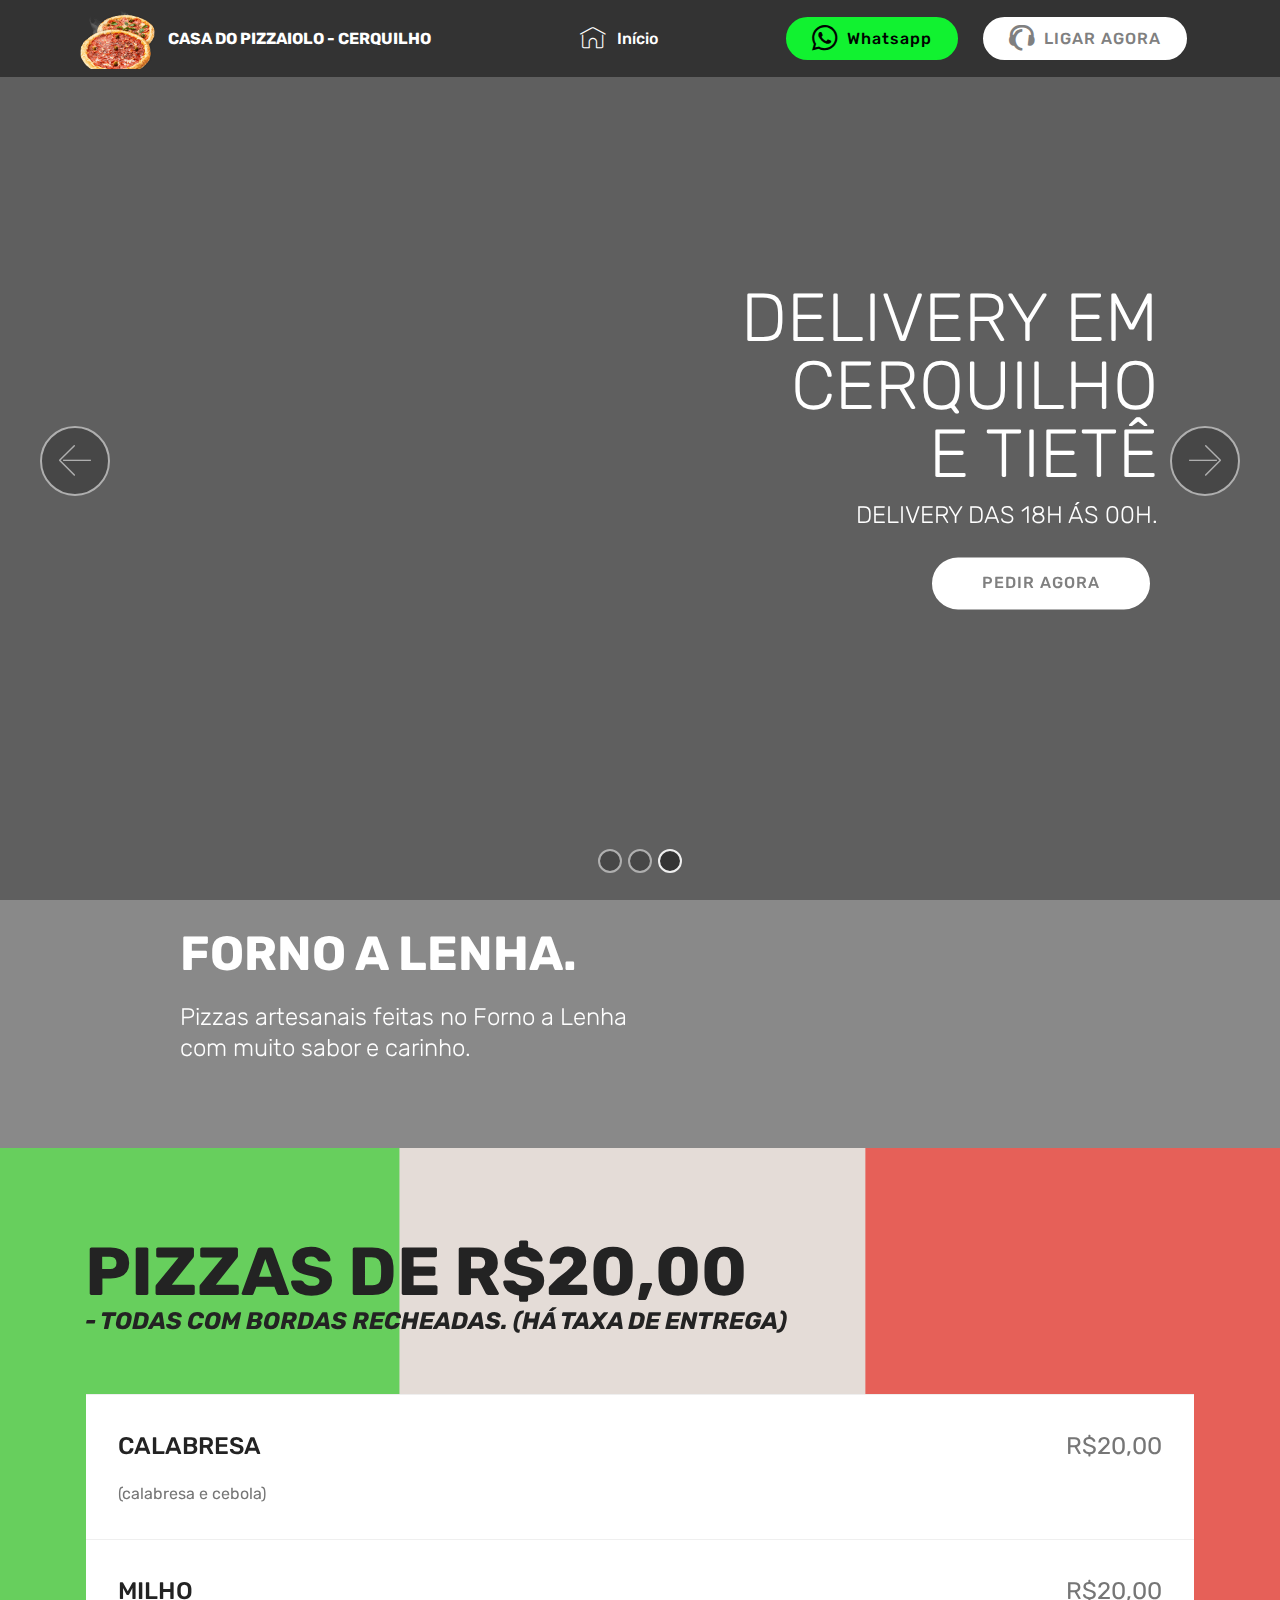
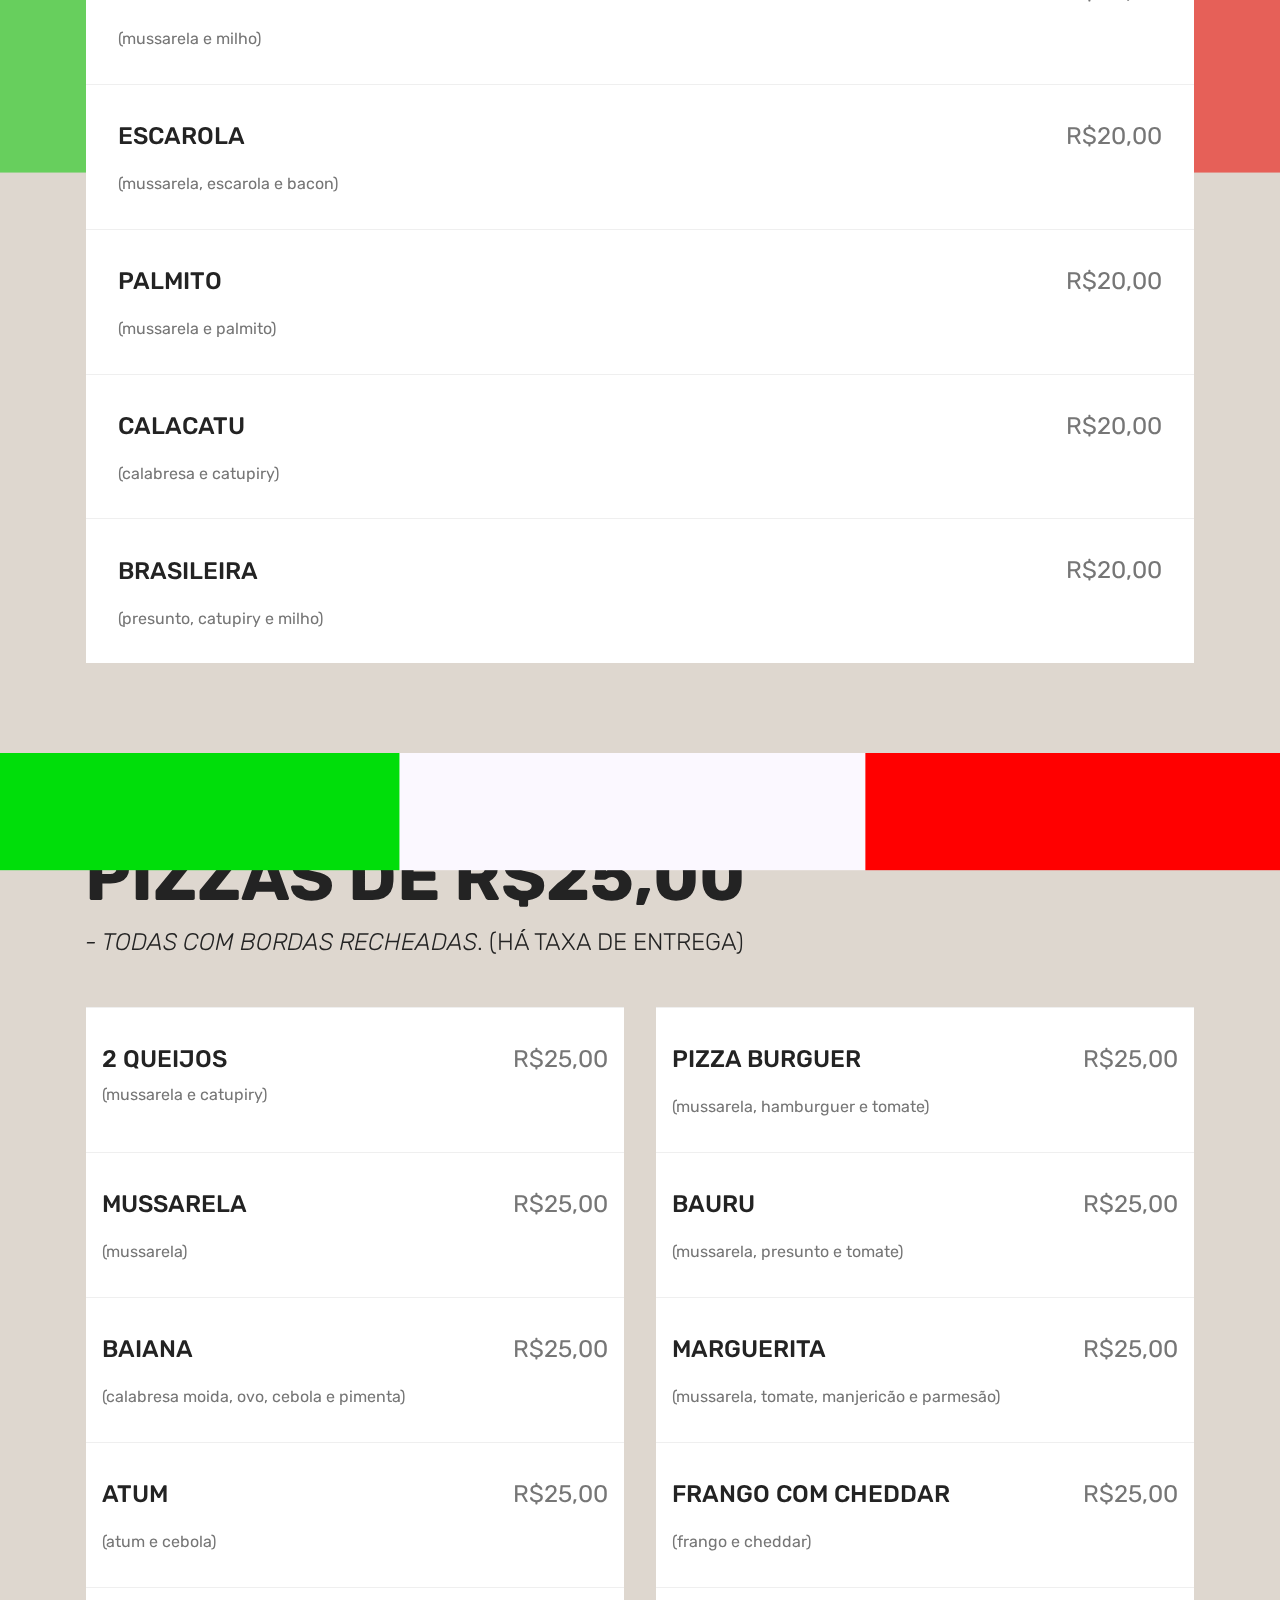
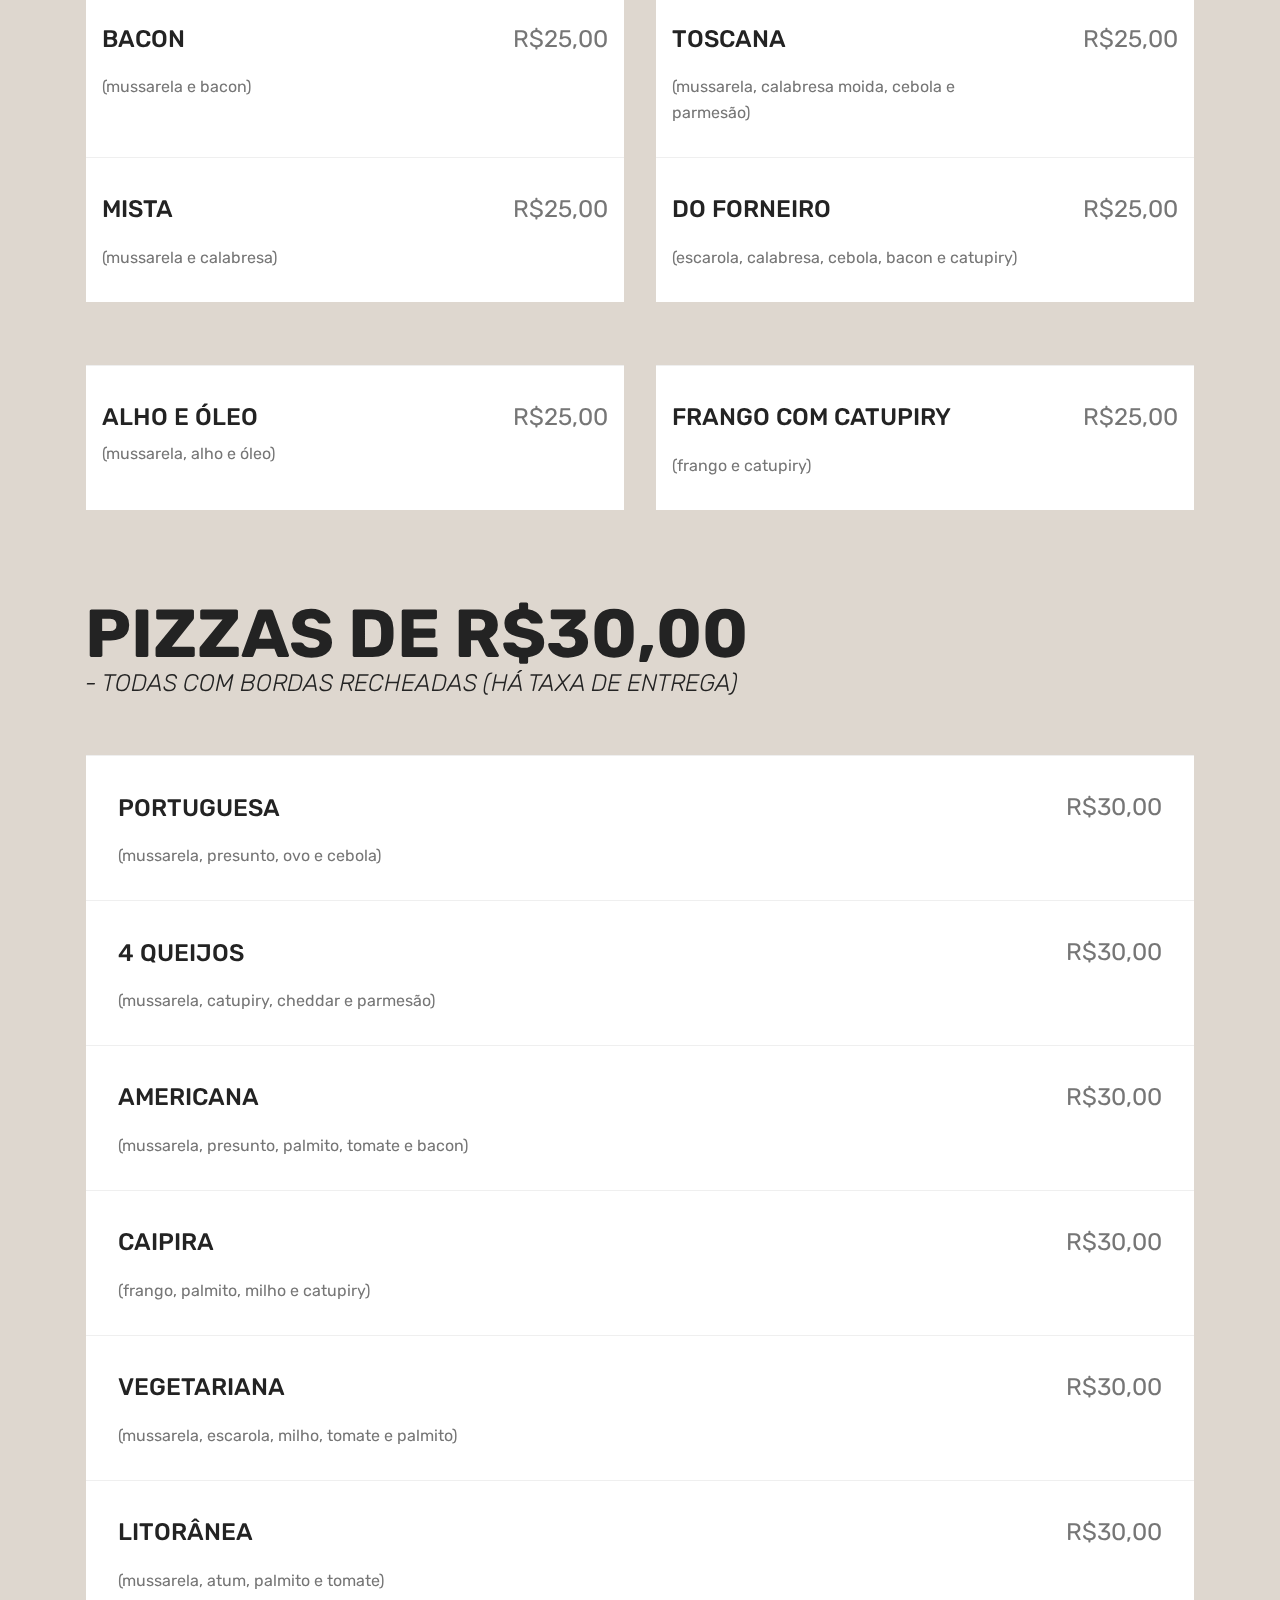
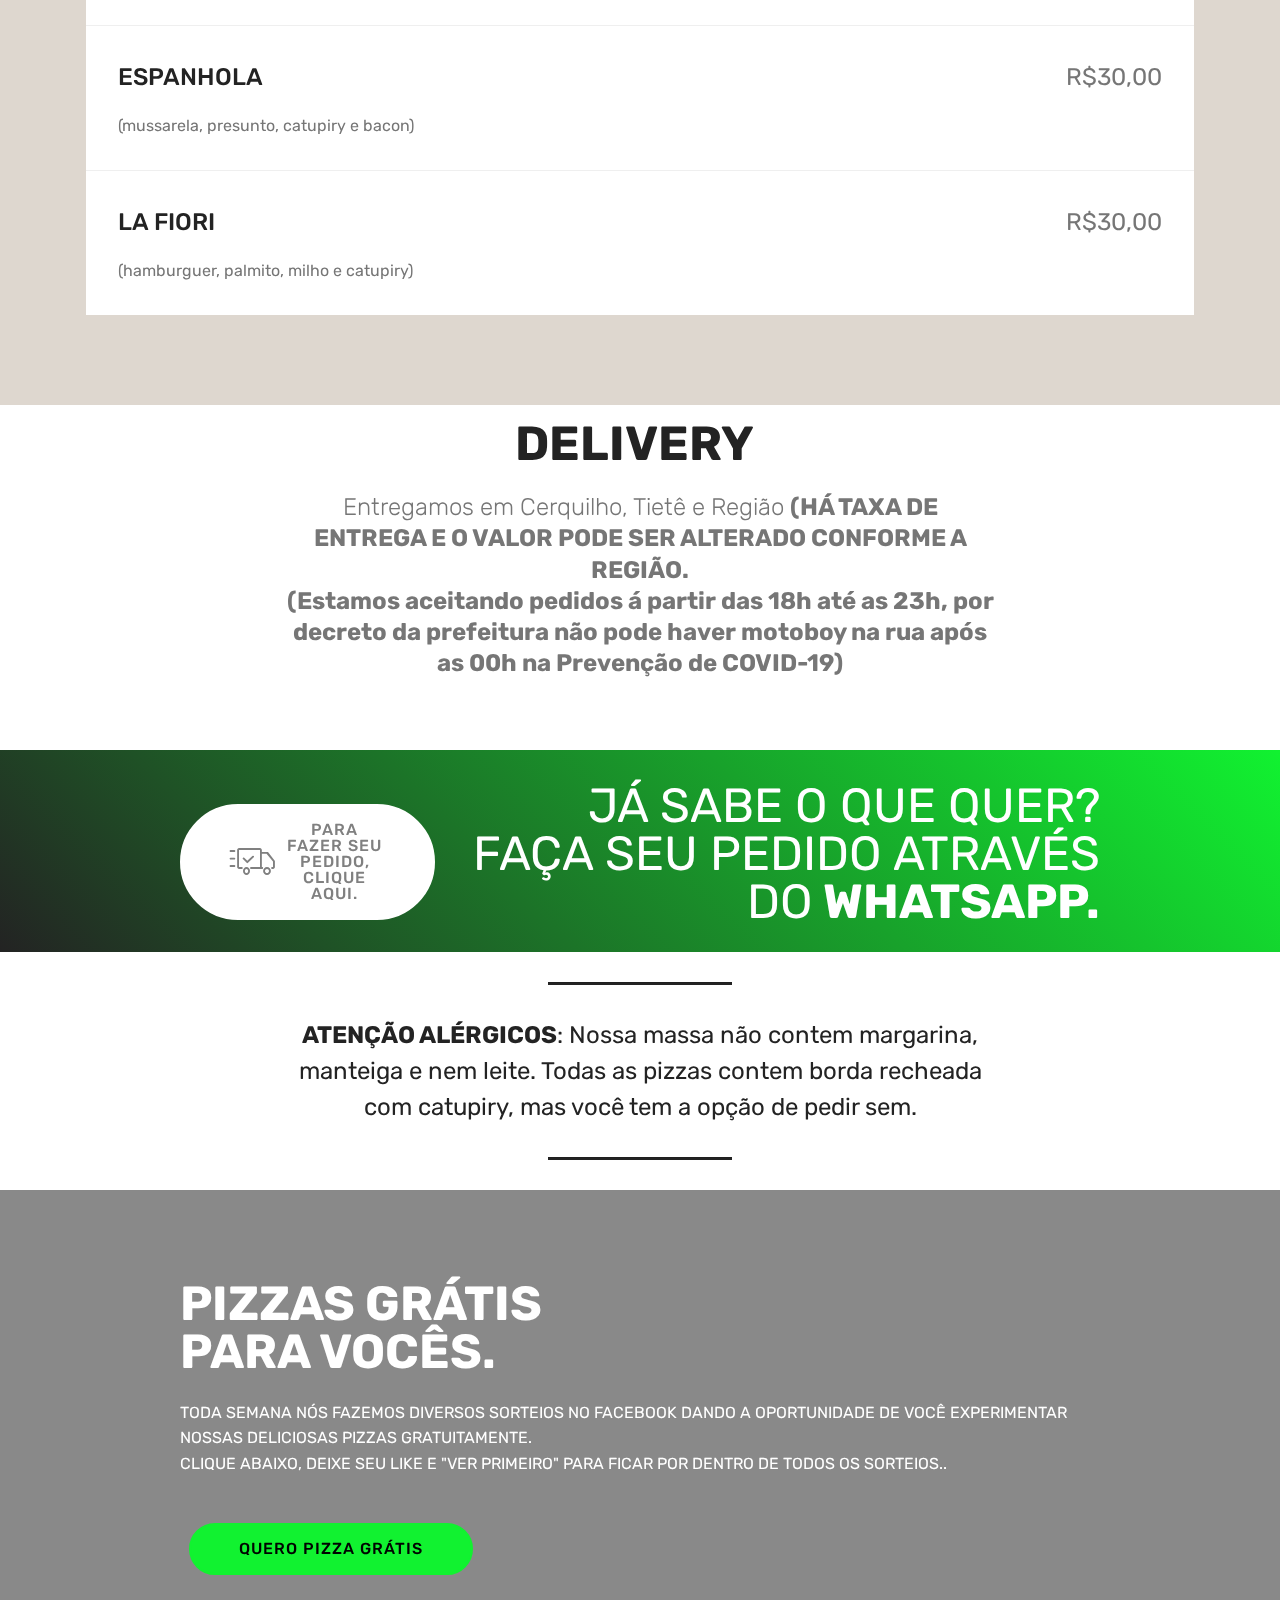
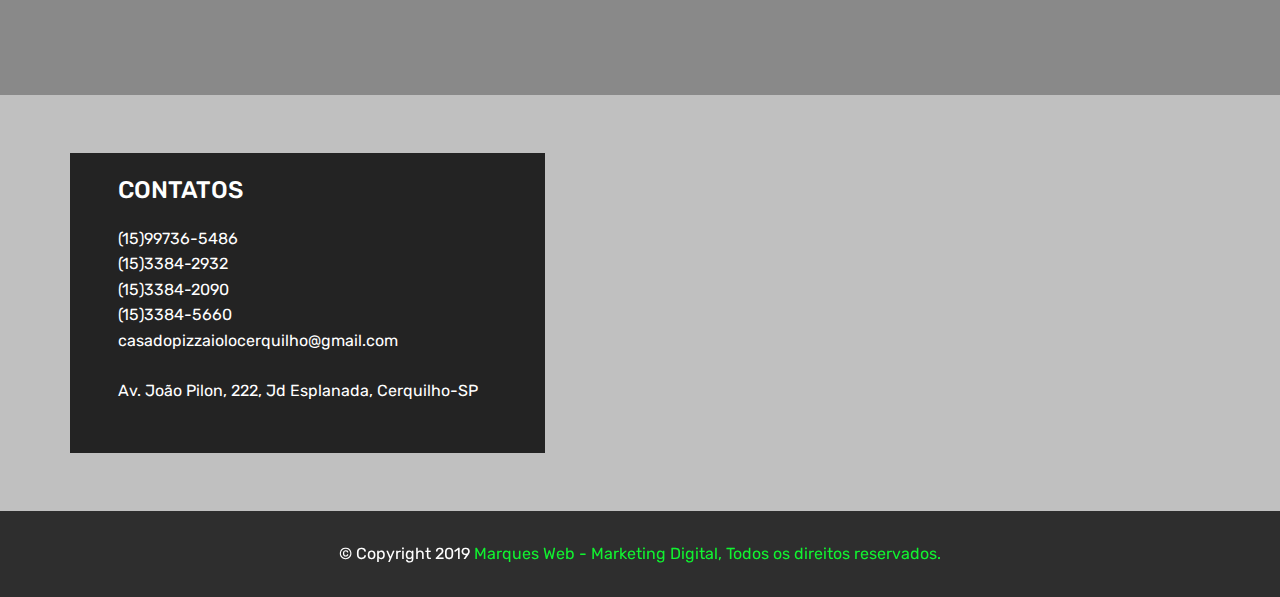
==== index.html @ d6ab8719 "create github pages" ====
<!DOCTYPE html>
<html  >
<head>
  <!-- Site made with Mobirise Website Builder v4.12.3, https://mobirise.com -->
  <meta charset="UTF-8">
  <meta http-equiv="X-UA-Compatible" content="IE=edge">
  <meta name="generator" content="Mobirise v4.12.3, mobirise.com">
  <meta name="twitter:card" content="summary_large_image"/>
  <meta name="twitter:image:src" content="assets/images/index-meta.png">
  <meta property="og:image" content="assets/images/index-meta.png">
  <meta name="twitter:title" content="Casa do Pizzaiolo Cerquilho">
  <meta name="viewport" content="width=device-width, initial-scale=1, minimum-scale=1">
  <link rel="shortcut icon" href="assets/images/pizzas-png-transparente-122x99.png" type="image/x-icon">
  <meta name="description" content="Pizzaria com valores acessiveis na cidade de Cerquilho">
  
  
  <title>Casa do Pizzaiolo Cerquilho</title>
  <link rel="stylesheet" href="assets/web/assets/mobirise-icons/mobirise-icons.css">
  <link rel="stylesheet" href="assets/facebook-plugin/style.css">
  <link rel="stylesheet" href="assets/bootstrap/css/bootstrap.min.css">
  <link rel="stylesheet" href="assets/bootstrap/css/bootstrap-grid.min.css">
  <link rel="stylesheet" href="assets/bootstrap/css/bootstrap-reboot.min.css">
  <link rel="stylesheet" href="assets/tether/tether.min.css">
  <link rel="stylesheet" href="assets/dropdown/css/style.css">
  <link rel="stylesheet" href="assets/socicon/css/styles.css">
  <link rel="stylesheet" href="assets/theme/css/style.css">
  <link rel="preload" as="style" href="assets/mobirise/css/mbr-additional.css"><link rel="stylesheet" href="assets/mobirise/css/mbr-additional.css" type="text/css">
  
  
  
</head>
<body>
  <section class="menu cid-rUfOGks4Cl" once="menu" id="menu1-7">

    

    <nav class="navbar navbar-expand beta-menu navbar-dropdown align-items-center navbar-fixed-top navbar-toggleable-sm">
        <button class="navbar-toggler navbar-toggler-right" type="button" data-toggle="collapse" data-target="#navbarSupportedContent" aria-controls="navbarSupportedContent" aria-expanded="false" aria-label="Toggle navigation">
            <div class="hamburger">
                <span></span>
                <span></span>
                <span></span>
                <span></span>
            </div>
        </button>
        <div class="menu-logo">
            <div class="navbar-brand">
                <span class="navbar-logo">
                    <a href="https://mobirise.co">
                         <img src="assets/images/pizzas-png-transparente-122x99.png" alt="Mobirise" title="" style="height: 3.8rem;">
                    </a>
                </span>
                <span class="navbar-caption-wrap"><a class="navbar-caption text-white display-4" href="https://mobirise.co">
                        CASA DO PIZZAIOLO - CERQUILHO</a></span>
            </div>
        </div>
        <div class="collapse navbar-collapse" id="navbarSupportedContent">
            <ul class="navbar-nav nav-dropdown" data-app-modern-menu="true"><li class="nav-item">
                    <a class="nav-link link text-white display-4" href="#top">
                        <span class="mbri-home mbr-iconfont mbr-iconfont-btn"></span>Início</a>
                </li>
                <li class="nav-item">
                    <a class="nav-link link text-white display-4" href="https://mobirise.co">
                        &nbsp; &nbsp; &nbsp; &nbsp; &nbsp; &nbsp; &nbsp; &nbsp; &nbsp; &nbsp; &nbsp;</a>
                </li></ul>
            <div class="navbar-buttons mbr-section-btn"><a class="btn btn-sm btn-primary display-4" href="http://www.bitly.com/Quer0Pizza" target="_blank"><span class="socicon socicon-whatsapp mbr-iconfont mbr-iconfont-btn"></span>
                    
                    Whatsapp</a> <a class="btn btn-sm btn-white display-4" href="tel:+5515997365486"><span class="socicon socicon-traxsource mbr-iconfont mbr-iconfont-btn"></span>LIGAR AGORA</a></div>
        </div>
    </nav>
</section>

<section class="engine"><a href="https://mobirise.info/t">free amp templates</a></section><section class="carousel slide cid-rUcZiA3sAM" data-interval="false" id="slider1-5">

    

    <div class="full-screen"><div class="mbr-slider slide carousel" data-keyboard="false" data-ride="carousel" data-interval="3000" data-pause="true"><ol class="carousel-indicators"><li data-app-prevent-settings="" data-target="#slider1-5" data-slide-to="0"></li><li data-app-prevent-settings="" data-target="#slider1-5" data-slide-to="1"></li><li data-app-prevent-settings="" data-target="#slider1-5" class=" active" data-slide-to="2"></li></ol><div class="carousel-inner" role="listbox"><div class="carousel-item slider-fullscreen-image" data-bg-video-slide="false" style="background-image: url(assets/images/csm-shutterstock-1060535249-90d28bb12d.jpg);"><div class="container container-slide"><div class="image_wrapper"><div class="mbr-overlay"></div><img src="assets/images/csm-shutterstock-1060535249-90d28bb12d.jpg" alt="" title=""><div class="carousel-caption justify-content-center"><div class="col-10 align-left"><h2 class="mbr-fonts-style display-1"><strong>CASA DO </strong><br><strong>PIZZAIOLO</strong></h2><p class="lead mbr-text mbr-fonts-style display-5">Pizzas de 8 pedaços e Bordas Recheadas.</p><div class="mbr-section-btn" buttons="0"><a class="btn display-4 btn-white" href="https://www.bitly.com/Quer0Pizza" target="_blank">FAZER PEDIDO</a> <a class="btn  btn-white-outline display-4" href="index.html#services5-c">VER SABORES</a></div></div></div></div></div></div><div class="carousel-item slider-fullscreen-image" data-bg-video-slide="false" style="background-image: url(assets/images/3277899.jpg);"><div class="container container-slide"><div class="image_wrapper"><div class="mbr-overlay"></div><img src="assets/images/3277899.jpg" alt="" title=""><div class="carousel-caption justify-content-center"><div class="col-10 align-left"><h2 class="mbr-fonts-style display-1">PIZZAS Á PARTIR <br>DE R$20,00</h2><p class="lead mbr-text mbr-fonts-style display-5">DELICIOSOS SABORES, PIZZAS DE 8 PEDAÇOS.</p><div class="mbr-section-btn" buttons="0"><a class="btn btn-primary display-4" href="https://www.bitly.com/Quer0Pizza" target="_blank">FAZER PEDIDO</a> </div></div></div></div></div></div><div class="carousel-item slider-fullscreen-image active" data-bg-video-slide="false" style="background-image: url(assets/images/17795.jpg);"><div class="container container-slide"><div class="image_wrapper"><div class="mbr-overlay" style="opacity: 0.6;"></div><img src="assets/images/17795.jpg" alt="" title=""><div class="carousel-caption justify-content-center"><div class="col-10 align-right"><h2 class="mbr-fonts-style display-1">DELIVERY EM<br> CERQUILHO <br>E TIETÊ</h2><p class="lead mbr-text mbr-fonts-style display-5">DELIVERY DAS 18H ÁS 00H.</p><div class="mbr-section-btn" buttons="0"><a class="btn display-4 btn-white" href="https://www.bitly.com/Quer0Pizza" target="_blank">PEDIR AGORA</a> </div></div></div></div></div></div></div><a data-app-prevent-settings="" class="carousel-control carousel-control-prev" role="button" data-slide="prev" href="#slider1-5"><span aria-hidden="true" class="mbri-left mbr-iconfont"></span><span class="sr-only">Previous</span></a><a data-app-prevent-settings="" class="carousel-control carousel-control-next" role="button" data-slide="next" href="#slider1-5"><span aria-hidden="true" class="mbri-right mbr-iconfont"></span><span class="sr-only">Next</span></a></div></div>

</section>

<section class="mbr-section info3 cid-rUg8nnMfqS mbr-parallax-background" id="info3-j">

    

    <div class="mbr-overlay" style="opacity: 0.5; background-color: rgb(35, 35, 35);">
    </div>

    <div class="container">
        <div class="row justify-content-center">
            <div class="media-container-column title col-12 col-md-10">
                <h2 class="align-left mbr-bold mbr-white pb-3 mbr-fonts-style display-2">FORNO A LENHA.</h2>
                <h3 class="mbr-section-subtitle align-left mbr-light mbr-white pb-3 mbr-fonts-style display-5">Pizzas artesanais feitas no Forno a Lenha<br> com muito sabor e carinho.</h3>
                
                
            </div>
        </div>
    </div>
</section>

<section class="services5 cid-rUfT8cRtk5 mbr-parallax-background" id="services5-c">
    <!---->
    
    <!---->
    <!--Overlay-->
    <div class="mbr-overlay" style="opacity: 0.5; background-color: rgb(206, 191, 175);">
    </div>
    <!--Container-->
    <div class="container">
        <div class="row">
            <!--Titles-->
            <div class="title pb-5 col-12">
                <h2 class="align-left mbr-fonts-style m-0 display-1"><strong>
                    PIZZAS DE R$20,00</strong></h2>
                <h3 class="mbr-section-subtitle mbr-light mbr-fonts-style display-5"><em><strong>- TODAS COM BORDAS RECHEADAS. (HÁ TAXA DE ENTREGA)</strong></em></h3>
            </div>
            <!--Card-1-->
            <div class="card px-3 col-12">
                <div class="card-wrapper media-container-row media-container-row">
                    <div class="card-box">
                        <div class="top-line pb-3">
                            <h4 class="card-title mbr-fonts-style display-5">
                                CALABRESA&nbsp;</h4>
                            <p class="mbr-text cost mbr-fonts-style m-0 display-5">R$20,00</p>
                        </div>
                        <div class="bottom-line">
                            <p class="mbr-text mbr-fonts-style m-0 b-descr display-7">(calabresa e cebola)</p>
                        </div>
                    </div>
                </div>
            </div>
            <!--Card-2-->
            <div class="card px-3 col-12">
                <div class="card-wrapper media-container-row media-container-row">
                    <div class="card-box">
                        <div class="top-line pb-3">
                            <h4 class="card-title mbr-fonts-style display-5">
                                MILHO</h4>
                            <p class="mbr-text cost mbr-fonts-style m-0 display-5">
                                R$20,00
                            </p>
                        </div>
                        <div class="bottom-line">
                            <p class="mbr-text mbr-fonts-style m-0 b-descr display-7">(mussarela e milho)</p>
                        </div>
                    </div>
                </div>
            </div>
            <!--Card-3-->
            <div class="card px-3 col-12">
                <div class="card-wrapper media-container-row media-container-row">
                    <div class="card-box">
                        <div class="top-line pb-3">
                            <h4 class="card-title mbr-fonts-style display-5">
                                ESCAROLA</h4>
                            <p class="mbr-text cost mbr-fonts-style m-0 display-5">
                                R$20,00
                            </p>
                        </div>
                        <div class="bottom-line">
                            <p class="mbr-text mbr-fonts-style m-0 b-descr display-7">(mussarela, escarola e bacon)</p>
                        </div>
                    </div>
                </div>
            </div>
            <!--Card-4-->
            <div class="card px-3 col-12">
                <div class="card-wrapper media-container-row media-container-row">
                    <div class="card-box">
                        <div class="top-line pb-3">
                            <h4 class="card-title mbr-fonts-style display-5">
                                PALMITO</h4>
                            <p class="mbr-text cost mbr-fonts-style m-0 display-5">
                                R$20,00
                            </p>
                        </div>
                        <div class="bottom-line">
                            <p class="mbr-text mbr-fonts-style m-0 b-descr display-7">(mussarela e palmito)</p>
                        </div>
                    </div>
                </div>
            </div>
            <!--Card-5-->
            <div class="card px-3 col-12">
                <div class="card-wrapper media-container-row media-container-row">
                    <div class="card-box">
                        <div class="top-line pb-3">
                            <h4 class="card-title mbr-fonts-style display-5">
                                CALACATU</h4>
                            <p class="mbr-text cost mbr-fonts-style m-0 display-5">
                                R$20,00
                            </p>
                        </div>
                        <div class="bottom-line">
                            <p class="mbr-text mbr-fonts-style m-0 b-descr display-7">
                                (calabresa e catupiry)</p>
                        </div>
                    </div>
                </div>
            </div>
            <!--Card-6-->
            <div class="card px-3 col-12">
                <div class="card-wrapper media-container-row media-container-row">
                    <div class="card-box">
                        <div class="top-line pb-3">
                            <h4 class="card-title mbr-fonts-style display-5">BRASILEIRA</h4>
                            <p class="mbr-text cost mbr-fonts-style m-0 display-5">
                                R$20,00
                            </p>
                        </div>
                        <div class="bottom-line">
                            <p class="mbr-text mbr-fonts-style m-0 b-descr display-7">
                                (presunto, catupiry e milho)&nbsp;</p>
                        </div>
                    </div>
                </div>
            </div>
            <!--Card-7-->
            
            <!--Card-8-->
            
            <!--Card-9-->
            
            <!--Card-10-->
            
            <!--Card-11-->
            
            <!--Card-12-->
            
        </div>
    </div>
</section>

<section class="services3 cid-rUfVYzcpiJ mbr-parallax-background" id="services3-e">
    <!---->
    
    <!---->
    <!--Overlay-->
    <div class="mbr-overlay" style="opacity: 0.5; background-color: rgb(206, 191, 175);">
    </div>
    <!--Container-->
    <div class="container">
        <div class="row">
            <!--Titles-->
            <div class="title pb-5 col-12">
                <h2 class="align-left mbr-fonts-style display-1"><strong>
                    PIZZAS DE R$25,00</strong></h2>
                <h3 class="mbr-section-subtitle mbr-light mbr-fonts-style pt-3 m-0 display-5"><em>
                    - TODAS COM BORDAS RECHEADAS</em>. (HÁ TAXA DE ENTREGA)</h3>
            </div>
            <!--Card-1-->
            <div class="card px-3 col-12 col-md-6">
                <div class="card-wrapper media-container-row media-container-row">
                    <div class="card-box">
                        <div class="top-line pb-1">
                            <h4 class="card-title mbr-fonts-style display-5">
                                2 QUEIJOS</h4>
                            <p class="mbr-text card-title cost mbr-fonts-style m-0 display-5">R$25,00</p>
                        </div>
                        <div class="bottom-line">
                            <p class="mbr-text mbr-fonts-style display-7">
                                (mussarela e catupiry)</p>
                        </div>
                    </div>
                </div>
            </div>
            <!--Card-2-->
            <div class="card px-3 col-12 col-md-6">
                <div class="card-wrapper media-container-row media-container-row">
                    <div class="card-box">
                        <div class="top-line pb-3">
                            <h4 class="card-title mbr-fonts-style display-5">
                                PIZZA BURGUER</h4>
                            <p class="mbr-text card-title cost mbr-fonts-style m-0 display-5">
                                R$25,00
                            </p>
                        </div>
                        <div class="bottom-line">
                            <p class="mbr-text mbr-fonts-style display-7">(mussarela, hamburguer e tomate)</p>
                        </div>
                    </div>
                </div>
            </div>
            <!--Card-3-->
            <div class="card px-3 col-12 col-md-6">
                <div class="card-wrapper media-container-row media-container-row">
                    <div class="card-box">
                        <div class="top-line pb-3">
                            <h4 class="card-title mbr-fonts-style display-5">MUSSARELA</h4>
                            <p class="mbr-text card-title cost mbr-fonts-style m-0 display-5">
                                R$25,00
                            </p>
                        </div>
                        <div class="bottom-line">
                            <p class="mbr-text mbr-fonts-style display-7">
                                (mussarela)</p>
                        </div>
                    </div>
                </div>
            </div>
            <!--Card-4-->
            <div class="card px-3 col-12 col-md-6">
                <div class="card-wrapper media-container-row media-container-row">
                    <div class="card-box">
                        <div class="top-line pb-3">
                            <h4 class="card-title mbr-fonts-style display-5">
                                BAURU</h4>
                            <p class="mbr-text card-title cost mbr-fonts-style m-0 display-5">
                                R$25,00
                            </p>
                        </div>
                        <div class="bottom-line">
                            <p class="mbr-text mbr-fonts-style display-7">
                                (mussarela, presunto e tomate)&nbsp;</p>
                        </div>
                    </div>
                </div>
            </div>
            <!--Card-5-->
            <div class="card px-3 col-12 col-md-6">
                <div class="card-wrapper media-container-row media-container-row">
                    <div class="card-box">
                        <div class="top-line pb-3">
                            <h4 class="card-title mbr-fonts-style display-5">
                                BAIANA</h4>
                            <p class="mbr-text card-title cost mbr-fonts-style m-0 display-5">
                                R$25,00
                            </p>
                        </div>
                        <div class="bottom-line">
                            <p class="mbr-text mbr-fonts-style display-7">
                                (calabresa moida, ovo, cebola e pimenta)</p>
                        </div>
                    </div>
                </div>
            </div>
            <!--Card-6-->
            <div class="card px-3 col-12 col-md-6">
                <div class="card-wrapper media-container-row media-container-row">
                    <div class="card-box">
                        <div class="top-line pb-3">
                            <h4 class="card-title mbr-fonts-style display-5">MARGUERITA</h4>
                            <p class="mbr-text card-title cost mbr-fonts-style m-0 display-5">
                                R$25,00
                            </p>
                        </div>
                        <div class="bottom-line">
                            <p class="mbr-text mbr-fonts-style display-7">(mussarela, tomate, manjericão e parmesão)</p>
                        </div>
                    </div>
                </div>
            </div>
            <!--Card-7-->
            <div class="card px-3 col-12 col-md-6">
                <div class="card-wrapper media-container-row media-container-row">
                    <div class="card-box">
                        <div class="top-line pb-3">
                            <h4 class="card-title mbr-fonts-style display-5">
                                ATUM</h4>
                            <p class="mbr-text card-title cost mbr-fonts-style m-0 display-5">
                                R$25,00
                            </p>
                        </div>
                        <div class="bottom-line">
                            <p class="mbr-text mbr-fonts-style display-7">
                                (atum e cebola)</p>
                        </div>
                    </div>
                </div>
            </div>
            <!--Card-8-->
            <div class="card px-3 col-12 col-md-6">
                <div class="card-wrapper media-container-row media-container-row">
                    <div class="card-box">
                        <div class="top-line pb-3">
                            <h4 class="card-title mbr-fonts-style display-5">
                                FRANGO COM CHEDDAR</h4>
                            <p class="mbr-text card-title cost mbr-fonts-style m-0 display-5">
                                R$25,00
                            </p>
                        </div>
                        <div class="bottom-line">
                            <p class="mbr-text mbr-fonts-style display-7">(frango e cheddar)</p>
                        </div>
                    </div>
                </div>
            </div>
            <!--Card-9-->
            <div class="card px-3 col-12 col-md-6">
                <div class="card-wrapper media-container-row media-container-row">
                    <div class="card-box">
                        <div class="top-line pb-3">
                            <h4 class="card-title mbr-fonts-style display-5">
                                BACON</h4>
                            <p class="mbr-text card-title cost mbr-fonts-style m-0 display-5">
                                R$25,00
                            </p>
                        </div>
                        <div class="bottom-line">
                            <p class="mbr-text mbr-fonts-style display-7">
                                (mussarela e bacon)</p>
                        </div>
                    </div>
                </div>
            </div>
            <!--Card-10-->
            <div class="card px-3 col-12 col-md-6">
                <div class="card-wrapper media-container-row media-container-row">
                    <div class="card-box">
                        <div class="top-line pb-3">
                            <h4 class="card-title mbr-fonts-style display-5">
                                TOSCANA<br></h4>
                            <p class="mbr-text card-title cost mbr-fonts-style m-0 display-5">
                                R$25,00
                            </p>
                        </div>
                        <div class="bottom-line">
                            <p class="mbr-text mbr-fonts-style display-7">
                                (mussarela, calabresa moida, cebola e parmesão)</p>
                        </div>
                    </div>
                </div>
            </div>
            <!--Card-11-->
            <div class="card px-3 col-12 col-md-6">
                <div class="card-wrapper media-container-row media-container-row">
                    <div class="card-box">
                        <div class="top-line pb-3">
                            <h4 class="card-title mbr-fonts-style display-5">
                                MISTA</h4>
                            <p class="mbr-text card-title cost mbr-fonts-style m-0 display-5">
                                R$25,00
                            </p>
                        </div>
                        <div class="bottom-line">
                            <p class="mbr-text mbr-fonts-style display-7">
                                (mussarela e calabresa)</p>
                        </div>
                    </div>
                </div>
            </div>
            <!--Card-12-->
            <div class="card px-3 col-12 col-md-6">
                <div class="card-wrapper media-container-row media-container-row">
                    <div class="card-box">
                        <div class="top-line pb-3">
                            <h4 class="card-title mbr-fonts-style display-5">
                                DO FORNEIRO</h4>
                            <p class="mbr-text card-title cost mbr-fonts-style m-0 display-5">
                                R$25,00
                            </p>
                        </div>
                        <div class="bottom-line">
                            <p class="mbr-text mbr-fonts-style display-7">(escarola, calabresa, cebola, bacon e catupiry)</p>
                        </div>
                    </div>
                </div>
            </div>
        </div>
    </div>
</section>

<section class="services3 cid-rUfTbAX8QY mbr-parallax-background" id="services3-d">
    <!---->
    
    <!---->
    <!--Overlay-->
    <div class="mbr-overlay" style="opacity: 0.5; background-color: rgb(206, 191, 175);">
    </div>
    <!--Container-->
    <div class="container">
        <div class="row">
            <!--Titles-->
            <div class="title pb-5 col-12">
                
                
            </div>
            <!--Card-1-->
            <div class="card px-3 col-12 col-md-6">
                <div class="card-wrapper media-container-row media-container-row">
                    <div class="card-box">
                        <div class="top-line pb-1">
                            <h4 class="card-title mbr-fonts-style display-5">ALHO E ÓLEO</h4>
                            <p class="mbr-text card-title cost mbr-fonts-style m-0 display-5">
                                R$25,00
                            </p>
                        </div>
                        <div class="bottom-line">
                            <p class="mbr-text mbr-fonts-style display-7">
                                (mussarela, alho e óleo)</p>
                        </div>
                    </div>
                </div>
            </div>
            <!--Card-2-->
            <div class="card px-3 col-12 col-md-6">
                <div class="card-wrapper media-container-row media-container-row">
                    <div class="card-box">
                        <div class="top-line pb-3">
                            <h4 class="card-title mbr-fonts-style display-5">FRANGO COM CATUPIRY&nbsp;</h4>
                            <p class="mbr-text card-title cost mbr-fonts-style m-0 display-5">
                                R$25,00
                            </p>
                        </div>
                        <div class="bottom-line">
                            <p class="mbr-text mbr-fonts-style display-7">
                                (frango e catupiry)&nbsp;</p>
                        </div>
                    </div>
                </div>
            </div>
            <!--Card-3-->
            
            <!--Card-4-->
            
            <!--Card-5-->
            
            <!--Card-6-->
            
            <!--Card-7-->
            
            <!--Card-8-->
            
            <!--Card-9-->
            
            <!--Card-10-->
            
            <!--Card-11-->
            
            <!--Card-12-->
            
        </div>
    </div>
</section>

<section class="services5 cid-rUg1NYBh85 mbr-parallax-background" id="services5-f">
    <!---->
    
    <!---->
    <!--Overlay-->
    <div class="mbr-overlay" style="opacity: 0.5; background-color: rgb(206, 191, 175);">
    </div>
    <!--Container-->
    <div class="container">
        <div class="row">
            <!--Titles-->
            <div class="title pb-5 col-12">
                <h2 class="align-left mbr-fonts-style m-0 display-1"><strong>
                    PIZZAS DE R$30,00</strong></h2>
                <h3 class="mbr-section-subtitle mbr-light mbr-fonts-style display-5"><em>
                    - TODAS COM BORDAS RECHEADAS (HÁ TAXA DE ENTREGA)</em></h3>
            </div>
            <!--Card-1-->
            <div class="card px-3 col-12">
                <div class="card-wrapper media-container-row media-container-row">
                    <div class="card-box">
                        <div class="top-line pb-3">
                            <h4 class="card-title mbr-fonts-style display-5">
                                PORTUGUESA</h4>
                            <p class="mbr-text cost mbr-fonts-style m-0 display-5">R$30,00</p>
                        </div>
                        <div class="bottom-line">
                            <p class="mbr-text mbr-fonts-style m-0 b-descr display-7">
                                (mussarela, presunto, ovo e cebola)</p>
                        </div>
                    </div>
                </div>
            </div>
            <!--Card-2-->
            <div class="card px-3 col-12">
                <div class="card-wrapper media-container-row media-container-row">
                    <div class="card-box">
                        <div class="top-line pb-3">
                            <h4 class="card-title mbr-fonts-style display-5">
                                4 QUEIJOS</h4>
                            <p class="mbr-text cost mbr-fonts-style m-0 display-5">
                                R$30,00
                            </p>
                        </div>
                        <div class="bottom-line">
                            <p class="mbr-text mbr-fonts-style m-0 b-descr display-7">
                                (mussarela, catupiry, cheddar e parmesão)</p>
                        </div>
                    </div>
                </div>
            </div>
            <!--Card-3-->
            <div class="card px-3 col-12">
                <div class="card-wrapper media-container-row media-container-row">
                    <div class="card-box">
                        <div class="top-line pb-3">
                            <h4 class="card-title mbr-fonts-style display-5">AMERICANA</h4>
                            <p class="mbr-text cost mbr-fonts-style m-0 display-5">
                                R$30,00
                            </p>
                        </div>
                        <div class="bottom-line">
                            <p class="mbr-text mbr-fonts-style m-0 b-descr display-7">
                                (mussarela, presunto, palmito, tomate e bacon)</p>
                        </div>
                    </div>
                </div>
            </div>
            <!--Card-4-->
            <div class="card px-3 col-12">
                <div class="card-wrapper media-container-row media-container-row">
                    <div class="card-box">
                        <div class="top-line pb-3">
                            <h4 class="card-title mbr-fonts-style display-5">CAIPIRA</h4>
                            <p class="mbr-text cost mbr-fonts-style m-0 display-5">
                                R$30,00
                            </p>
                        </div>
                        <div class="bottom-line">
                            <p class="mbr-text mbr-fonts-style m-0 b-descr display-7">
                                (frango, palmito, milho e catupiry)</p>
                        </div>
                    </div>
                </div>
            </div>
            <!--Card-5-->
            <div class="card px-3 col-12">
                <div class="card-wrapper media-container-row media-container-row">
                    <div class="card-box">
                        <div class="top-line pb-3">
                            <h4 class="card-title mbr-fonts-style display-5">VEGETARIANA</h4>
                            <p class="mbr-text cost mbr-fonts-style m-0 display-5">
                                R$30,00
                            </p>
                        </div>
                        <div class="bottom-line">
                            <p class="mbr-text mbr-fonts-style m-0 b-descr display-7">
                                (mussarela, escarola, milho, tomate e palmito)</p>
                        </div>
                    </div>
                </div>
            </div>
            <!--Card-6-->
            <div class="card px-3 col-12">
                <div class="card-wrapper media-container-row media-container-row">
                    <div class="card-box">
                        <div class="top-line pb-3">
                            <h4 class="card-title mbr-fonts-style display-5">
                                LITORÂNEA</h4>
                            <p class="mbr-text cost mbr-fonts-style m-0 display-5">
                                R$30,00
                            </p>
                        </div>
                        <div class="bottom-line">
                            <p class="mbr-text mbr-fonts-style m-0 b-descr display-7">
                                (mussarela, atum, palmito e tomate)</p>
                        </div>
                    </div>
                </div>
            </div>
            <!--Card-7-->
            <div class="card px-3 col-12">
                <div class="card-wrapper media-container-row media-container-row">
                    <div class="card-box">
                        <div class="top-line pb-3">
                            <h4 class="card-title mbr-fonts-style display-5">
                                ESPANHOLA</h4>
                            <p class="mbr-text cost mbr-fonts-style m-0 display-5">
                                R$30,00
                            </p>
                        </div>
                        <div class="bottom-line">
                            <p class="mbr-text mbr-fonts-style m-0 b-descr display-7">
                                (mussarela, presunto, catupiry e bacon)</p>
                        </div>
                    </div>
                </div>
            </div>
            <!--Card-8-->
            <div class="card px-3 col-12">
                <div class="card-wrapper media-container-row media-container-row">
                    <div class="card-box">
                        <div class="top-line pb-3">
                            <h4 class="card-title mbr-fonts-style display-5">
                                LA FIORI</h4>
                            <p class="mbr-text cost mbr-fonts-style m-0 display-5">
                                R$30,00
                            </p>
                        </div>
                        <div class="bottom-line">
                            <p class="mbr-text mbr-fonts-style m-0 b-descr display-7">
                                (hamburguer, palmito, milho e catupiry)&nbsp;</p>
                        </div>
                    </div>
                </div>
            </div>
            <!--Card-9-->
            
            <!--Card-10-->
            
            <!--Card-11-->
            
            <!--Card-12-->
            
        </div>
    </div>
</section>

<section class="mbr-section content4 cid-rUgemM3s5T" id="content4-k">

    

    <div class="container">
        <div class="media-container-row">
            <div class="title col-12 col-md-8">
                <h2 class="align-center pb-3 mbr-fonts-style display-2"><strong>DELIVERY</strong>&nbsp;</h2>
                <h3 class="mbr-section-subtitle align-center mbr-light mbr-fonts-style display-5">Entregamos em Cerquilho, Tietê e Região <strong>(HÁ TAXA DE ENTREGA E O VALOR PODE SER ALTERADO CONFORME A REGIÃO.</strong><br><strong>(Estamos aceitando pedidos á partir das 18h até as 23h, por decreto da prefeitura não pode haver motoboy na rua após as 00h na Prevenção de COVID-19)<br></strong><br><br></h3>
                
            </div>
        </div>
    </div>
</section>

<section class="mbr-section info2 cid-rUg6jR0adS" id="info2-i">

    

    

    <div class="container">
        <div class="row main justify-content-center">
            <div class="media-container-column col-12 col-lg-3 col-md-4">
                <div class="mbr-section-btn align-left py-4"><a class="btn btn-white display-4" href="http://www.bitly.com/Quer0Pizza" target="_blank"><span class="mbri-delivery mbr-iconfont mbr-iconfont-btn" style="font-size: 45px;"></span>
                    
                    PARA FAZER SEU PEDIDO, CLIQUE AQUI.</a></div>
            </div>
            <div class="media-container-column title col-12 col-lg-7 col-md-6">
                <h2 class="align-right mbr-bold mbr-white pb-3 mbr-fonts-style display-2"><span style="font-weight: normal;">JÁ SABE O QUE QUER? FAÇA SEU PEDIDO ATRAVÉS DO</span> WHATSAPP.</h2>
                
            </div>
        </div>
    </div>
</section>

<section class="mbr-section article content10 cid-rUg3gbIgl8" id="content10-g">
    
     

    <div class="container">
        <div class="inner-container" style="width: 66%;">
            <hr class="line" style="width: 25%;">
            <div class="section-text align-center mbr-white mbr-fonts-style display-5"><strong>ATENÇÃO ALÉRGICOS</strong>: Nossa massa não contem margarina, manteiga e nem leite. Todas as pizzas contem borda recheada com catupiry, mas você tem a opção de pedir sem.</div>
            <hr class="line" style="width: 25%;">
        </div>
    </div>
</section>

<section class="mbr-section info3 cid-rUiu4dkGn6" id="info3-m">

    

    <div class="mbr-overlay" style="opacity: 0.5; background-color: rgb(35, 35, 35);">
    </div>

    <div class="container">
        <div class="row justify-content-center">
            <div class="media-container-column title col-12 col-md-10">
                <h2 class="align-left mbr-bold mbr-white pb-3 mbr-fonts-style display-2">PIZZAS GRÁTIS<br> PARA VOCÊS.</h2>
                
                <p class="mbr-text align-left mbr-white mbr-fonts-style display-7">
                    TODA SEMANA NÓS FAZEMOS DIVERSOS SORTEIOS NO FACEBOOK DANDO A OPORTUNIDADE DE VOCÊ EXPERIMENTAR<br>NOSSAS DELICIOSAS PIZZAS GRATUITAMENTE. <br>CLIQUE ABAIXO, DEIXE SEU LIKE E "VER PRIMEIRO" PARA FICAR POR DENTRO DE TODOS OS SORTEIOS..</p>
                <div class="mbr-section-btn align-left py-4"><a class="btn btn-primary display-4" href="https://www.facebook.com/casadopizzaiolocerquilho/" target="_blank">QUERO PIZZA GRÁTIS</a></div>
            </div>
        </div>
    </div>
</section>

<section class="contacts4 cid-rUd2IT3PzO" id="contacts4-6">

    

    <div class="main_wrapper">
        <div class="b_wrapper">
            <div class="container">
                <div class="row">
                    <div class="col-12 col-md-5 p-0">
                        <div class="block p-5">
                            <div class="block_wrapper">
                                <h4 class="align-left mbr-fonts-style pb-4 m-0 display-5">CONTATOS</h4>
                                <p class="mbr-text align-left mbr-fonts-style pb-4 m-0 display-7">(15)99736-5486 <br>(15)3384-2932<br>(15)3384-2090 <br>(15)3384-5660<br>casadopizzaiolocerquilho@gmail.com</p>
                                <p class="mbr-text align-left mbr-fonts-style m-0 display-7">Av. João Pilon, 222, Jd Esplanada, Cerquilho-SP<br><br></p>
                            </div>
                        </div>
                    </div>
                </div>
            </div>
        </div>
        <!--Map-->
        <div class="google-map"><iframe frameborder="0" style="border:0" src="https://www.google.com/maps/embed/v1/place?key=AIzaSyCy9r70T3NYf3PhvVflTo0_zdif2_IoIYs&amp;q=place_id:EkpBdi4gSm_Do28gUGlsb24sIDIyMiAtIEphcmRpbSBFc3BsYW5hZGEsIENlcnF1aWxobyAtIFNQLCAxODUyMC0wMDAsIEJyYXppbCIbEhkKFAoSCS3LOa_EDMaUEbwvplVtwikfEN4B" allowfullscreen=""></iframe></div>
    </div>
</section>

<section once="footers" class="cid-rUiuQ1oWAC" id="footer6-n">

    

    

    <div class="container">
        <div class="media-container-row align-center mbr-white">
            <div class="col-12">
                <p class="mbr-text mb-0 mbr-fonts-style display-7">
                    © Copyright 2019 <a href="https://www.facebook.com/MarquesWeb.MarketingDigital/" target="_blank">Marques Web - Marketing Digital, Todos os direitos reservados.</a></p>
            </div>
        </div>
    </div>
</section>


  <script src="assets/web/assets/jquery/jquery.min.js"></script>
  <script src="assets/popper/popper.min.js"></script>
  <script src="https://connect.facebook.net/en_US/sdk.js#xfbml=1&version=v2.5"></script>
  <script src="https://apis.google.com/js/plusone.js"></script>
  <script src="assets/facebook-plugin/facebook-script.js"></script>
  <script src="assets/bootstrap/js/bootstrap.min.js"></script>
  <script src="assets/smoothscroll/smooth-scroll.js"></script>
  <script src="assets/tether/tether.min.js"></script>
  <script src="assets/dropdown/js/nav-dropdown.js"></script>
  <script src="assets/dropdown/js/navbar-dropdown.js"></script>
  <script src="assets/ytplayer/jquery.mb.ytplayer.min.js"></script>
  <script src="assets/vimeoplayer/jquery.mb.vimeo_player.js"></script>
  <script src="assets/parallax/jarallax.min.js"></script>
  <script src="assets/bootstrapcarouselswipe/bootstrap-carousel-swipe.js"></script>
  <script src="assets/touchswipe/jquery.touch-swipe.min.js"></script>
  <script src="assets/theme/js/script.js"></script>
  <script src="assets/slidervideo/script.js"></script>
  
  
</body>
</html>
---- assets/web/assets/mobirise-icons/mobirise-icons.css ----
@font-face {
  font-family: 'MobiriseIcons';
  src:  url('mobirise-icons.eot?spat4u');
  src:  url('mobirise-icons.eot?spat4u#iefix') format('embedded-opentype'),
    url('mobirise-icons.ttf?spat4u') format('truetype'),
    url('mobirise-icons.woff?spat4u') format('woff'),
    url('mobirise-icons.svg?spat4u#MobiriseIcons') format('svg');
  font-weight: normal;
  font-style: normal;
  font-display: swap;
}

[class^="mbri-"], [class*=" mbri-"] {
  /* use !important to prevent issues with browser extensions that change fonts */
  font-family: MobiriseIcons !important;
  speak: none;
  font-style: normal;
  font-weight: normal;
  font-variant: normal;
  text-transform: none;
  line-height: 1;

  /* Better Font Rendering =========== */
  -webkit-font-smoothing: antialiased;
  -moz-osx-font-smoothing: grayscale;
}

.mbri-add-submenu:before {
  content: "\e900";
}
.mbri-alert:before {
  content: "\e901";
}
.mbri-align-center:before {
  content: "\e902";
}
.mbri-align-justify:before {
  content: "\e903";
}
.mbri-align-left:before {
  content: "\e904";
}
.mbri-align-right:before {
  content: "\e905";
}
.mbri-android:before {
  content: "\e906";
}
.mbri-apple:before {
  content: "\e907";
}
.mbri-arrow-down:before {
  content: "\e908";
}
.mbri-arrow-next:before {
  content: "\e909";
}
.mbri-arrow-prev:before {
  content: "\e90a";
}
.mbri-arrow-up:before {
  content: "\e90b";
}
.mbri-bold:before {
  content: "\e90c";
}
.mbri-bookmark:before {
  content: "\e90d";
}
.mbri-bootstrap:before {
  content: "\e90e";
}
.mbri-briefcase:before {
  content: "\e90f";
}
.mbri-browse:before {
  content: "\e910";
}
.mbri-bulleted-list:before {
  content: "\e911";
}
.mbri-calendar:before {
  content: "\e912";
}
.mbri-camera:before {
  content: "\e913";
}
.mbri-cart-add:before {
  content: "\e914";
}
.mbri-cart-full:before {
  content: "\e915";
}
.mbri-cash:before {
  content: "\e916";
}
.mbri-change-style:before {
  content: "\e917";
}
.mbri-chat:before {
  content: "\e918";
}
.mbri-clock:before {
  content: "\e919";
}
.mbri-close:before {
  content: "\e91a";
}
.mbri-cloud:before {
  content: "\e91b";
}
.mbri-code:before {
  content: "\e91c";
}
.mbri-contact-form:before {
  content: "\e91d";
}
.mbri-credit-card:before {
  content: "\e91e";
}
.mbri-cursor-click:before {
  content: "\e91f";
}
.mbri-cust-feedback:before {
  content: "\e920";
}
.mbri-database:before {
  content: "\e921";
}
.mbri-delivery:before {
  content: "\e922";
}
.mbri-desktop:before {
  content: "\e923";
}
.mbri-devices:before {
  content: "\e924";
}
.mbri-down:before {
  content: "\e925";
}
.mbri-download:before {
  content: "\e989";
}
.mbri-drag-n-drop:before {
  content: "\e927";
}
.mbri-drag-n-drop2:before {
  content: "\e928";
}
.mbri-edit:before {
  content: "\e929";
}
.mbri-edit2:before {
  content: "\e92a";
}
.mbri-error:before {
  content: "\e92b";
}
.mbri-extension:before {
  content: "\e92c";
}
.mbri-features:before {
  content: "\e92d";
}
.mbri-file:before {
  content: "\e92e";
}
.mbri-flag:before {
  content: "\e92f";
}
.mbri-folder:before {
  content: "\e930";
}
.mbri-gift:before {
  content: "\e931";
}
.mbri-github:before {
  content: "\e932";
}
.mbri-globe:before {
  content: "\e933";
}
.mbri-globe-2:before {
  content: "\e934";
}
.mbri-growing-chart:before {
  content: "\e935";
}
.mbri-hearth:before {
  content: "\e936";
}
.mbri-help:before {
  content: "\e937";
}
.mbri-home:before {
  content: "\e938";
}
.mbri-hot-cup:before {
  content: "\e939";
}
.mbri-idea:before {
  content: "\e93a";
}
.mbri-image-gallery:before {
  content: "\e93b";
}
.mbri-image-slider:before {
  content: "\e93c";
}
.mbri-info:before {
  content: "\e93d";
}
.mbri-italic:before {
  content: "\e93e";
}
.mbri-key:before {
  content: "\e93f";
}
.mbri-laptop:before {
  content: "\e940";
}
.mbri-layers:before {
  content: "\e941";
}
.mbri-left-right:before {
  content: "\e942";
}
.mbri-left:before {
  content: "\e943";
}
.mbri-letter:before {
  content: "\e944";
}
.mbri-like:before {
  content: "\e945";
}
.mbri-link:before {
  content: "\e946";
}
.mbri-lock:before {
  content: "\e947";
}
.mbri-login:before {
  content: "\e948";
}
.mbri-logout:before {
  content: "\e949";
}
.mbri-magic-stick:before {
  content: "\e94a";
}
.mbri-map-pin:before {
  content: "\e94b";
}
.mbri-menu:before {
  content: "\e94c";
}
.mbri-mobile:before {
  content: "\e94d";
}
.mbri-mobile2:before {
  content: "\e94e";
}
.mbri-mobirise:before {
  content: "\e94f";
}
.mbri-more-horizontal:before {
  content: "\e950";
}
.mbri-more-vertical:before {
  content: "\e951";
}
.mbri-music:before {
  content: "\e952";
}
.mbri-new-file:before {
  content: "\e953";
}
.mbri-numbered-list:before {
  content: "\e954";
}
.mbri-opened-folder:before {
  content: "\e955";
}
.mbri-pages:before {
  content: "\e956";
}
.mbri-paper-plane:before {
  content: "\e957";
}
.mbri-paperclip:before {
  content: "\e958";
}
.mbri-photo:before {
  content: "\e959";
}
.mbri-photos:before {
  content: "\e95a";
}
.mbri-pin:before {
  content: "\e95b";
}
.mbri-play:before {
  content: "\e95c";
}
.mbri-plus:before {
  content: "\e95d";
}
.mbri-preview:before {
  content: "\e95e";
}
.mbri-print:before {
  content: "\e95f";
}
.mbri-protect:before {
  content: "\e960";
}
.mbri-question:before {
  content: "\e961";
}
.mbri-quote-left:before {
  content: "\e962";
}
.mbri-quote-right:before {
  content: "\e963";
}
.mbri-refresh:before {
  content: "\e964";
}
.mbri-responsive:before {
  content: "\e965";
}
.mbri-right:before {
  content: "\e966";
}
.mbri-rocket:before {
  content: "\e967";
}
.mbri-sad-face:before {
  content: "\e968";
}
.mbri-sale:before {
  content: "\e969";
}
.mbri-save:before {
  content: "\e96a";
}
.mbri-search:before {
  content: "\e96b";
}
.mbri-setting:before {
  content: "\e96c";
}
.mbri-setting2:before {
  content: "\e96d";
}
.mbri-setting3:before {
  content: "\e96e";
}
.mbri-share:before {
  content: "\e96f";
}
.mbri-shopping-bag:before {
  content: "\e970";
}
.mbri-shopping-basket:before {
  content: "\e971";
}
.mbri-shopping-cart:before {
  content: "\e972";
}
.mbri-sites:before {
  content: "\e973";
}
.mbri-smile-face:before {
  content: "\e974";
}
.mbri-speed:before {
  content: "\e975";
}
.mbri-star:before {
  content: "\e976";
}
.mbri-success:before {
  content: "\e977";
}
.mbri-sun:before {
  content: "\e978";
}
.mbri-sun2:before {
  content: "\e979";
}
.mbri-tablet:before {
  content: "\e97a";
}
.mbri-tablet-vertical:before {
  content: "\e97b";
}
.mbri-target:before {
  content: "\e97c";
}
.mbri-timer:before {
  content: "\e97d";
}
.mbri-to-ftp:before {
  content: "\e97e";
}
.mbri-to-local-drive:before {
  content: "\e97f";
}
.mbri-touch-swipe:before {
  content: "\e980";
}
.mbri-touch:before {
  content: "\e981";
}
.mbri-trash:before {
  content: "\e982";
}
.mbri-underline:before {
  content: "\e983";
}
.mbri-unlink:before {
  content: "\e984";
}
.mbri-unlock:before {
  content: "\e985";
}
.mbri-up-down:before {
  content: "\e986";
}
.mbri-up:before {
  content: "\e987";
}
.mbri-update:before {
  content: "\e988";
}
.mbri-upload:before {
 content: "\e926"; 
}
.mbri-user:before {
  content: "\e98a";
}
.mbri-user2:before {
  content: "\e98b";
}
.mbri-users:before {
  content: "\e98c";
}
.mbri-video:before {
  content: "\e98d";
}
.mbri-video-play:before {
  content: "\e98e";
}
.mbri-watch:before {
  content: "\e98f";
}
.mbri-website-theme:before {
  content: "\e990";
}
.mbri-wifi:before {
  content: "\e991";
}
.mbri-windows:before {
  content: "\e992";
}
.mbri-zoom-out:before {
  content: "\e993";
}
.mbri-redo:before {
  content: "\e994";
}
.mbri-undo:before {
  content: "\e995";
}
---- assets/facebook-plugin/style.css ----
.mbr-section.mbr-section__comments{
    position: relative;
}
.mbr-section__comments{
    background-size: cover;
}
.addons-container {
  position: relative;
  margin-left: auto;
  margin-right: auto;
  padding-right: 15px;
  padding-left: 15px; }
  @media (min-width: 576px) {
    .addons-container {
      padding-right: 15px;
      padding-left: 15px; } }
  @media (min-width: 768px) {
    .addons-container {
      padding-right: 15px;
      padding-left: 15px; } }
  @media (min-width: 992px) {
    .addons-container {
      padding-right: 15px;
      padding-left: 15px; } }
  @media (min-width: 1200px) {
    .addons-container {
      padding-right: 15px;
      padding-left: 15px; } }
  @media (min-width: 576px) {
    .addons-container {
      width: 540px;
      max-width: 100%; } }
  @media (min-width: 768px) {
    .addons-container {
      width: 720px;
      max-width: 100%; } }
  @media (min-width: 992px) {
    .addons-container {
      width: 960px;
      max-width: 100%; } }
  @media (min-width: 1200px) {
    .addons-container {
      width: 1140px;
      max-width: 100%; } }

.addons-container-inner{
    position: relative;
    width: 100%;
    min-height: 1px;
    padding-right: 15px;
    padding-left: 15px;
}
@media (min-width: 567px) {
    .addons-container-inner{
        -ms-flex: 0 0 66.666667%;
        flex: 0 0 66.666667%;
        max-width: 66.666667%;
    }
}
.addons-row{
    display: flex;
    justify-content:center;
}
---- assets/dropdown/css/style.css ----
.navbar-dropdown {
  left: 0;
  padding: 0;
  position: absolute;
  right: 0;
  top: 0;
  transition: all 0.45s ease;
  z-index: 1030;
  background: #282828; }
  .navbar-dropdown .navbar-logo {
    margin-right: 0.8rem;
    transition: margin 0.3s ease-in-out;
    vertical-align: middle; }
    .navbar-dropdown .navbar-logo img {
      height: 3.125rem;
      transition: all 0.3s ease-in-out; }
    .navbar-dropdown .navbar-logo.mbr-iconfont {
      font-size: 3.125rem;
      line-height: 3.125rem; }
  .navbar-dropdown .navbar-caption {
    font-weight: 700;
    white-space: normal;
    vertical-align: -4px;
    line-height: 3.125rem !important; }
    .navbar-dropdown .navbar-caption, .navbar-dropdown .navbar-caption:hover {
      color: inherit;
      text-decoration: none; }
  .navbar-dropdown .mbr-iconfont + .navbar-caption {
    vertical-align: -1px; }
  .navbar-dropdown.navbar-fixed-top {
    position: fixed; }
  .navbar-dropdown .navbar-brand span {
    vertical-align: -4px; }
  .navbar-dropdown.bg-color.transparent {
    background: none; }
  .navbar-dropdown.navbar-short .navbar-brand {
    padding: 0.625rem 0; }
    .navbar-dropdown.navbar-short .navbar-brand span {
      vertical-align: -1px; }
  .navbar-dropdown.navbar-short .navbar-caption {
    line-height: 2.375rem !important;
    vertical-align: -2px; }
  .navbar-dropdown.navbar-short .navbar-logo {
    margin-right: 0.5rem; }
    .navbar-dropdown.navbar-short .navbar-logo img {
      height: 2.375rem; }
    .navbar-dropdown.navbar-short .navbar-logo.mbr-iconfont {
      font-size: 2.375rem;
      line-height: 2.375rem; }
  .navbar-dropdown.navbar-short .mbr-table-cell {
    height: 3.625rem; }
  .navbar-dropdown .navbar-close {
    left: 0.6875rem;
    position: fixed;
    top: 0.75rem;
    z-index: 1000; }
  .navbar-dropdown .hamburger-icon {
    content: "";
    display: inline-block;
    vertical-align: middle;
    width: 16px;
    -webkit-box-shadow: 0 -6px 0 1px #282828,0 0 0 1px #282828,0 6px 0 1px #282828;
    -moz-box-shadow: 0 -6px 0 1px #282828,0 0 0 1px #282828,0 6px 0 1px #282828;
    box-shadow: 0 -6px 0 1px #282828,0 0 0 1px #282828,0 6px 0 1px #282828; }

.dropdown-menu .dropdown-toggle[data-toggle="dropdown-submenu"]::after {
  border-bottom: 0.35em solid transparent;
  border-left: 0.35em solid;
  border-right: 0;
  border-top: 0.35em solid transparent;
  margin-left: 0.3rem; }

.dropdown-menu .dropdown-item:focus {
  outline: 0; }

.nav-dropdown {
  font-size: 0.75rem;
  font-weight: 500;
  height: auto !important; }
  .nav-dropdown .nav-btn {
    padding-left: 1rem; }
  .nav-dropdown .link {
    margin: .667em 1.667em;
    font-weight: 500;
    padding: 0;
    transition: color .2s ease-in-out; }
    .nav-dropdown .link.dropdown-toggle {
      margin-right: 2.583em; }
      .nav-dropdown .link.dropdown-toggle::after {
        margin-left: .25rem;
        border-top: 0.35em solid;
        border-right: 0.35em solid transparent;
        border-left: 0.35em solid transparent;
        border-bottom: 0; }
      .nav-dropdown .link.dropdown-toggle[aria-expanded="true"] {
        margin: 0;
        padding: 0.667em 3.263em  0.667em 1.667em; }
  .nav-dropdown .link::after,
  .nav-dropdown .dropdown-item::after {
    color: inherit; }
  .nav-dropdown .btn {
    font-size: 0.75rem;
    font-weight: 700;
    letter-spacing: 0;
    margin-bottom: 0;
    padding-left: 1.25rem;
    padding-right: 1.25rem; }
  .nav-dropdown .dropdown-menu {
    border-radius: 0;
    border: 0;
    left: 0;
    margin: 0;
    padding-bottom: 1.25rem;
    padding-top: 1.25rem;
    position: relative; }
  .nav-dropdown .dropdown-submenu {
    margin-left: 0.125rem;
    top: 0; }
  .nav-dropdown .dropdown-item {
    font-weight: 500;
    line-height: 2;
    padding: 0.3846em 4.615em 0.3846em 1.5385em;
    position: relative;
    transition: color .2s ease-in-out, background-color .2s ease-in-out; }
    .nav-dropdown .dropdown-item::after {
      margin-top: -0.3077em;
      position: absolute;
      right: 1.1538em;
      top: 50%; }
    .nav-dropdown .dropdown-item:focus, .nav-dropdown .dropdown-item:hover {
      background: none; }

@media (max-width: 767px) {
  .nav-dropdown.navbar-toggleable-sm {
    bottom: 0;
    display: none;
    left: 0;
    overflow-x: hidden;
    position: fixed;
    top: 0;
    transform: translateX(-100%);
    -ms-transform: translateX(-100%);
    -webkit-transform: translateX(-100%);
    width: 18.75rem;
    z-index: 999; } }
.nav-dropdown.navbar-toggleable-xl {
  bottom: 0;
  display: none;
  left: 0;
  overflow-x: hidden;
  position: fixed;
  top: 0;
  transform: translateX(-100%);
  -ms-transform: translateX(-100%);
  -webkit-transform: translateX(-100%);
  width: 18.75rem;
  z-index: 999; }

.nav-dropdown-sm {
  display: block !important;
  overflow-x: hidden;
  overflow: auto;
  padding-top: 3.875rem; }
  .nav-dropdown-sm::after {
    content: "";
    display: block;
    height: 3rem;
    width: 100%; }
  .nav-dropdown-sm.collapse.in ~ .navbar-close {
    display: block !important; }
  .nav-dropdown-sm.collapsing, .nav-dropdown-sm.collapse.in {
    transform: translateX(0);
    -ms-transform: translateX(0);
    -webkit-transform: translateX(0);
    transition: all 0.25s ease-out;
    -webkit-transition: all 0.25s ease-out;
    background: #282828; }
  .nav-dropdown-sm.collapsing[aria-expanded="false"] {
    transform: translateX(-100%);
    -ms-transform: translateX(-100%);
    -webkit-transform: translateX(-100%); }
  .nav-dropdown-sm .nav-item {
    display: block;
    margin-left: 0 !important;
    padding-left: 0; }
  .nav-dropdown-sm .link,
  .nav-dropdown-sm .dropdown-item {
    border-top: 1px dotted rgba(255, 255, 255, 0.1);
    font-size: 0.8125rem;
    line-height: 1.6;
    margin: 0 !important;
    padding: 0.875rem 2.4rem 0.875rem 1.5625rem !important;
    position: relative;
    white-space: normal; }
    .nav-dropdown-sm .link:focus, .nav-dropdown-sm .link:hover,
    .nav-dropdown-sm .dropdown-item:focus,
    .nav-dropdown-sm .dropdown-item:hover {
      background: rgba(0, 0, 0, 0.2) !important;
      color: #c0a375; }
  .nav-dropdown-sm .nav-btn {
    position: relative;
    padding: 1.5625rem 1.5625rem 0 1.5625rem; }
    .nav-dropdown-sm .nav-btn::before {
      border-top: 1px dotted rgba(255, 255, 255, 0.1);
      content: "";
      left: 0;
      position: absolute;
      top: 0;
      width: 100%; }
    .nav-dropdown-sm .nav-btn + .nav-btn {
      padding-top: 0.625rem; }
      .nav-dropdown-sm .nav-btn + .nav-btn::before {
        display: none; }
  .nav-dropdown-sm .btn {
    padding: 0.625rem 0; }
  .nav-dropdown-sm .dropdown-toggle[data-toggle="dropdown-submenu"]::after {
    margin-left: .25rem;
    border-top: 0.35em solid;
    border-right: 0.35em solid transparent;
    border-left: 0.35em solid transparent;
    border-bottom: 0; }
  .nav-dropdown-sm .dropdown-toggle[data-toggle="dropdown-submenu"][aria-expanded="true"]::after {
    border-top: 0;
    border-right: 0.35em solid transparent;
    border-left: 0.35em solid transparent;
    border-bottom: 0.35em solid; }
  .nav-dropdown-sm .dropdown-menu {
    margin: 0;
    padding: 0;
    position: relative;
    top: 0;
    left: 0;
    width: 100%;
    border: 0;
    float: none;
    border-radius: 0;
    background: none; }
  .nav-dropdown-sm .dropdown-submenu {
    left: 100%;
    margin-left: 0.125rem;
    margin-top: -1.25rem;
    top: 0; }

.navbar-toggleable-sm .nav-dropdown .dropdown-menu {
  position: absolute; }

.navbar-toggleable-sm .nav-dropdown .dropdown-submenu {
  left: 100%;
  margin-left: 0.125rem;
  margin-top: -1.25rem;
  top: 0; }

.navbar-toggleable-sm.opened .nav-dropdown .dropdown-menu {
  position: relative; }

.navbar-toggleable-sm.opened .nav-dropdown .dropdown-submenu {
  left: 0;
  margin-left: 00rem;
  margin-top: 0rem;
  top: 0; }

.is-builder .nav-dropdown.collapsing {
  transition: none !important; }

/*# sourceMappingURL=style.css.map */
---- assets/socicon/css/styles.css ----
@charset "UTF-8";

@font-face {
  font-family: 'Socicon';
  src:  url('../fonts/socicon.eot');
  src:  url('../fonts/socicon.eot?#iefix') format('embedded-opentype'),
    url('../fonts/socicon.woff2') format('woff2'),
    url('../fonts/socicon.ttf') format('truetype'),
    url('../fonts/socicon.woff') format('woff'),
    url('../fonts/socicon.svg#socicon') format('svg');
  font-weight: normal;
  font-style: normal;
}

[data-icon]:before {
  font-family: "socicon" !important;
  content: attr(data-icon);
  font-style: normal !important;
  font-weight: normal !important;
  font-variant: normal !important;
  text-transform: none !important;
  speak: none;
  line-height: 1;
  -webkit-font-smoothing: antialiased;
  -moz-osx-font-smoothing: grayscale;
}

[class^="socicon-"], [class*=" socicon-"] {
  /* use !important to prevent issues with browser extensions that change fonts */
  font-family: 'Socicon' !important;
  speak: none;
  font-style: normal;
  font-weight: normal;
  font-variant: normal;
  text-transform: none;
  line-height: 1;

  /* Better Font Rendering =========== */
  -webkit-font-smoothing: antialiased;
  -moz-osx-font-smoothing: grayscale;
}

.socicon-eitaa:before {
  content: "\e97c";
}
.socicon-soroush:before {
  content: "\e97d";
}
.socicon-bale:before {
  content: "\e97e";
}
.socicon-zazzle:before {
  content: "\e97b";
}
.socicon-society6:before {
  content: "\e97a";
}
.socicon-redbubble:before {
  content: "\e979";
}
.socicon-avvo:before {
  content: "\e978";
}
.socicon-stitcher:before {
  content: "\e977";
}
.socicon-googlehangouts:before {
  content: "\e974";
}
.socicon-dlive:before {
  content: "\e975";
}
.socicon-vsco:before {
  content: "\e976";
}
.socicon-flipboard:before {
  content: "\e973";
}
.socicon-ubuntu:before {
  content: "\e958";
}
.socicon-artstation:before {
  content: "\e959";
}
.socicon-invision:before {
  content: "\e95a";
}
.socicon-torial:before {
  content: "\e95b";
}
.socicon-collectorz:before {
  content: "\e95c";
}
.socicon-seenthis:before {
  content: "\e95d";
}
.socicon-googleplaymusic:before {
  content: "\e95e";
}
.socicon-debian:before {
  content: "\e95f";
}
.socicon-filmfreeway:before {
  content: "\e960";
}
.socicon-gnome:before {
  content: "\e961";
}
.socicon-itchio:before {
  content: "\e962";
}
.socicon-jamendo:before {
  content: "\e963";
}
.socicon-mix:before {
  content: "\e964";
}
.socicon-sharepoint:before {
  content: "\e965";
}
.socicon-tinder:before {
  content: "\e966";
}
.socicon-windguru:before {
  content: "\e967";
}
.socicon-cdbaby:before {
  content: "\e968";
}
.socicon-elementaryos:before {
  content: "\e969";
}
.socicon-stage32:before {
  content: "\e96a";
}
.socicon-tiktok:before {
  content: "\e96b";
}
.socicon-gitter:before {
  content: "\e96c";
}
.socicon-letterboxd:before {
  content: "\e96d";
}
.socicon-threema:before {
  content: "\e96e";
}
.socicon-splice:before {
  content: "\e96f";
}
.socicon-metapop:before {
  content: "\e970";
}
.socicon-naver:before {
  content: "\e971";
}
.socicon-remote:before {
  content: "\e972";
}
.socicon-internet:before {
  content: "\e957";
}
.socicon-moddb:before {
  content: "\e94b";
}
.socicon-indiedb:before {
  content: "\e94c";
}
.socicon-traxsource:before {
  content: "\e94d";
}
.socicon-gamefor:before {
  content: "\e94e";
}
.socicon-pixiv:before {
  content: "\e94f";
}
.socicon-myanimelist:before {
  content: "\e950";
}
.socicon-blackberry:before {
  content: "\e951";
}
.socicon-wickr:before {
  content: "\e952";
}
.socicon-spip:before {
  content: "\e953";
}
.socicon-napster:before {
  content: "\e954";
}
.socicon-beatport:before {
  content: "\e955";
}
.socicon-hackerone:before {
  content: "\e956";
}
.socicon-hackernews:before {
  content: "\e946";
}
.socicon-smashwords:before {
  content: "\e947";
}
.socicon-kobo:before {
  content: "\e948";
}
.socicon-bookbub:before {
  content: "\e949";
}
.socicon-mailru:before {
  content: "\e94a";
}
.socicon-gitlab:before {
  content: "\e945";
}
.socicon-instructables:before {
  content: "\e944";
}
.socicon-portfolio:before {
  content: "\e943";
}
.socicon-codered:before {
  content: "\e940";
}
.socicon-origin:before {
  content: "\e941";
}
.socicon-nextdoor:before {
  content: "\e942";
}
.socicon-udemy:before {
  content: "\e93f";
}
.socicon-livemaster:before {
  content: "\e93e";
}
.socicon-crunchbase:before {
  content: "\e93b";
}
.socicon-homefy:before {
  content: "\e93c";
}
.socicon-calendly:before {
  content: "\e93d";
}
.socicon-realtor:before {
  content: "\e90f";
}
.socicon-tidal:before {
  content: "\e910";
}
.socicon-qobuz:before {
  content: "\e911";
}
.socicon-natgeo:before {
  content: "\e912";
}
.socicon-mastodon:before {
  content: "\e913";
}
.socicon-unsplash:before {
  content: "\e914";
}
.socicon-homeadvisor:before {
  content: "\e915";
}
.socicon-angieslist:before {
  content: "\e916";
}
.socicon-codepen:before {
  content: "\e917";
}
.socicon-slack:before {
  content: "\e918";
}
.socicon-openaigym:before {
  content: "\e919";
}
.socicon-logmein:before {
  content: "\e91a";
}
.socicon-fiverr:before {
  content: "\e91b";
}
.socicon-gotomeeting:before {
  content: "\e91c";
}
.socicon-aliexpress:before {
  content: "\e91d";
}
.socicon-guru:before {
  content: "\e91e";
}
.socicon-appstore:before {
  content: "\e91f";
}
.socicon-homes:before {
  content: "\e920";
}
.socicon-zoom:before {
  content: "\e921";
}
.socicon-alibaba:before {
  content: "\e922";
}
.socicon-craigslist:before {
  content: "\e923";
}
.socicon-wix:before {
  content: "\e924";
}
.socicon-redfin:before {
  content: "\e925";
}
.socicon-googlecalendar:before {
  content: "\e926";
}
.socicon-shopify:before {
  content: "\e927";
}
.socicon-freelancer:before {
  content: "\e928";
}
.socicon-seedrs:before {
  content: "\e929";
}
.socicon-bing:before {
  content: "\e92a";
}
.socicon-doodle:before {
  content: "\e92b";
}
.socicon-bonanza:before {
  content: "\e92c";
}
.socicon-squarespace:before {
  content: "\e92d";
}
.socicon-toptal:before {
  content: "\e92e";
}
.socicon-gust:before {
  content: "\e92f";
}
.socicon-ask:before {
  content: "\e930";
}
.socicon-trulia:before {
  content: "\e931";
}
.socicon-loomly:before {
  content: "\e932";
}
.socicon-ghost:before {
  content: "\e933";
}
.socicon-upwork:before {
  content: "\e934";
}
.socicon-fundable:before {
  content: "\e935";
}
.socicon-booking:before {
  content: "\e936";
}
.socicon-googlemaps:before {
  content: "\e937";
}
.socicon-zillow:before {
  content: "\e938";
}
.socicon-niconico:before {
  content: "\e939";
}
.socicon-toneden:before {
  content: "\e93a";
}
.socicon-augment:before {
  content: "\e908";
}
.socicon-bitbucket:before {
  content: "\e909";
}
.socicon-fyuse:before {
  content: "\e90a";
}
.socicon-yt-gaming:before {
  content: "\e90b";
}
.socicon-sketchfab:before {
  content: "\e90c";
}
.socicon-mobcrush:before {
  content: "\e90d";
}
.socicon-microsoft:before {
  content: "\e90e";
}
.socicon-pandora:before {
  content: "\e907";
}
.socicon-messenger:before {
  content: "\e906";
}
.socicon-gamewisp:before {
  content: "\e905";
}
.socicon-bloglovin:before {
  content: "\e904";
}
.socicon-tunein:before {
  content: "\e903";
}
.socicon-gamejolt:before {
  content: "\e901";
}
.socicon-trello:before {
  content: "\e902";
}
.socicon-spreadshirt:before {
  content: "\e900";
}
.socicon-500px:before {
  content: "\e000";
}
.socicon-8tracks:before {
  content: "\e001";
}
.socicon-airbnb:before {
  content: "\e002";
}
.socicon-alliance:before {
  content: "\e003";
}
.socicon-amazon:before {
  content: "\e004";
}
.socicon-amplement:before {
  content: "\e005";
}
.socicon-android:before {
  content: "\e006";
}
.socicon-angellist:before {
  content: "\e007";
}
.socicon-apple:before {
  content: "\e008";
}
.socicon-appnet:before {
  content: "\e009";
}
.socicon-baidu:before {
  content: "\e00a";
}
.socicon-bandcamp:before {
  content: "\e00b";
}
.socicon-battlenet:before {
  content: "\e00c";
}
.socicon-mixer:before {
  content: "\e00d";
}
.socicon-bebee:before {
  content: "\e00e";
}
.socicon-bebo:before {
  content: "\e00f";
}
.socicon-behance:before {
  content: "\e010";
}
.socicon-blizzard:before {
  content: "\e011";
}
.socicon-blogger:before {
  content: "\e012";
}
.socicon-buffer:before {
  content: "\e013";
}
.socicon-chrome:before {
  content: "\e014";
}
.socicon-coderwall:before {
  content: "\e015";
}
.socicon-curse:before {
  content: "\e016";
}
.socicon-dailymotion:before {
  content: "\e017";
}
.socicon-deezer:before {
  content: "\e018";
}
.socicon-delicious:before {
  content: "\e019";
}
.socicon-deviantart:before {
  content: "\e01a";
}
.socicon-diablo:before {
  content: "\e01b";
}
.socicon-digg:before {
  content: "\e01c";
}
.socicon-discord:before {
  content: "\e01d";
}
.socicon-disqus:before {
  content: "\e01e";
}
.socicon-douban:before {
  content: "\e01f";
}
.socicon-draugiem:before {
  content: "\e020";
}
.socicon-dribbble:before {
  content: "\e021";
}
.socicon-drupal:before {
  content: "\e022";
}
.socicon-ebay:before {
  content: "\e023";
}
.socicon-ello:before {
  content: "\e024";
}
.socicon-endomodo:before {
  content: "\e025";
}
.socicon-envato:before {
  content: "\e026";
}
.socicon-etsy:before {
  content: "\e027";
}
.socicon-facebook:before {
  content: "\e028";
}
.socicon-feedburner:before {
  content: "\e029";
}
.socicon-filmweb:before {
  content: "\e02a";
}
.socicon-firefox:before {
  content: "\e02b";
}
.socicon-flattr:before {
  content: "\e02c";
}
.socicon-flickr:before {
  content: "\e02d";
}
.socicon-formulr:before {
  content: "\e02e";
}
.socicon-forrst:before {
  content: "\e02f";
}
.socicon-foursquare:before {
  content: "\e030";
}
.socicon-friendfeed:before {
  content: "\e031";
}
.socicon-github:before {
  content: "\e032";
}
.socicon-goodreads:before {
  content: "\e033";
}
.socicon-google:before {
  content: "\e034";
}
.socicon-googlescholar:before {
  content: "\e035";
}
.socicon-googlegroups:before {
  content: "\e036";
}
.socicon-googlephotos:before {
  content: "\e037";
}
.socicon-googleplus:before {
  content: "\e038";
}
.socicon-grooveshark:before {
  content: "\e039";
}
.socicon-hackerrank:before {
  content: "\e03a";
}
.socicon-hearthstone:before {
  content: "\e03b";
}
.socicon-hellocoton:before {
  content: "\e03c";
}
.socicon-heroes:before {
  content: "\e03d";
}
.socicon-smashcast:before {
  content: "\e03e";
}
.socicon-horde:before {
  content: "\e03f";
}
.socicon-houzz:before {
  content: "\e040";
}
.socicon-icq:before {
  content: "\e041";
}
.socicon-identica:before {
  content: "\e042";
}
.socicon-imdb:before {
  content: "\e043";
}
.socicon-instagram:before {
  content: "\e044";
}
.socicon-issuu:before {
  content: "\e045";
}
.socicon-istock:before {
  content: "\e046";
}
.socicon-itunes:before {
  content: "\e047";
}
.socicon-keybase:before {
  content: "\e048";
}
.socicon-lanyrd:before {
  content: "\e049";
}
.socicon-lastfm:before {
  content: "\e04a";
}
.socicon-line:before {
  content: "\e04b";
}
.socicon-linkedin:before {
  content: "\e04c";
}
.socicon-livejournal:before {
  content: "\e04d";
}
.socicon-lyft:before {
  content: "\e04e";
}
.socicon-macos:before {
  content: "\e04f";
}
.socicon-mail:before {
  content: "\e050";
}
.socicon-medium:before {
  content: "\e051";
}
.socicon-meetup:before {
  content: "\e052";
}
.socicon-mixcloud:before {
  content: "\e053";
}
.socicon-modelmayhem:before {
  content: "\e054";
}
.socicon-mumble:before {
  content: "\e055";
}
.socicon-myspace:before {
  content: "\e056";
}
.socicon-newsvine:before {
  content: "\e057";
}
.socicon-nintendo:before {
  content: "\e058";
}
.socicon-npm:before {
  content: "\e059";
}
.socicon-odnoklassniki:before {
  content: "\e05a";
}
.socicon-openid:before {
  content: "\e05b";
}
.socicon-opera:before {
  content: "\e05c";
}
.socicon-outlook:before {
  content: "\e05d";
}
.socicon-overwatch:before {
  content: "\e05e";
}
.socicon-patreon:before {
  content: "\e05f";
}
.socicon-paypal:before {
  content: "\e060";
}
.socicon-periscope:before {
  content: "\e061";
}
.socicon-persona:before {
  content: "\e062";
}
.socicon-pinterest:before {
  content: "\e063";
}
.socicon-play:before {
  content: "\e064";
}
.socicon-player:before {
  content: "\e065";
}
.socicon-playstation:before {
  content: "\e066";
}
.socicon-pocket:before {
  content: "\e067";
}
.socicon-qq:before {
  content: "\e068";
}
.socicon-quora:before {
  content: "\e069";
}
.socicon-raidcall:before {
  content: "\e06a";
}
.socicon-ravelry:before {
  content: "\e06b";
}
.socicon-reddit:before {
  content: "\e06c";
}
.socicon-renren:before {
  content: "\e06d";
}
.socicon-researchgate:before {
  content: "\e06e";
}
.socicon-residentadvisor:before {
  content: "\e06f";
}
.socicon-reverbnation:before {
  content: "\e070";
}
.socicon-rss:before {
  content: "\e071";
}
.socicon-sharethis:before {
  content: "\e072";
}
.socicon-skype:before {
  content: "\e073";
}
.socicon-slideshare:before {
  content: "\e074";
}
.socicon-smugmug:before {
  content: "\e075";
}
.socicon-snapchat:before {
  content: "\e076";
}
.socicon-songkick:before {
  content: "\e077";
}
.socicon-soundcloud:before {
  content: "\e078";
}
.socicon-spotify:before {
  content: "\e079";
}
.socicon-stackexchange:before {
  content: "\e07a";
}
.socicon-stackoverflow:before {
  content: "\e07b";
}
.socicon-starcraft:before {
  content: "\e07c";
}
.socicon-stayfriends:before {
  content: "\e07d";
}
.socicon-steam:before {
  content: "\e07e";
}
.socicon-storehouse:before {
  content: "\e07f";
}
.socicon-strava:before {
  content: "\e080";
}
.socicon-streamjar:before {
  content: "\e081";
}
.socicon-stumbleupon:before {
  content: "\e082";
}
.socicon-swarm:before {
  content: "\e083";
}
.socicon-teamspeak:before {
  content: "\e084";
}
.socicon-teamviewer:before {
  content: "\e085";
}
.socicon-technorati:before {
  content: "\e086";
}
.socicon-telegram:before {
  content: "\e087";
}
.socicon-tripadvisor:before {
  content: "\e088";
}
.socicon-tripit:before {
  content: "\e089";
}
.socicon-triplej:before {
  content: "\e08a";
}
.socicon-tumblr:before {
  content: "\e08b";
}
.socicon-twitch:before {
  content: "\e08c";
}
.socicon-twitter:before {
  content: "\e08d";
}
.socicon-uber:before {
  content: "\e08e";
}
.socicon-ventrilo:before {
  content: "\e08f";
}
.socicon-viadeo:before {
  content: "\e090";
}
.socicon-viber:before {
  content: "\e091";
}
.socicon-viewbug:before {
  content: "\e092";
}
.socicon-vimeo:before {
  content: "\e093";
}
.socicon-vine:before {
  content: "\e094";
}
.socicon-vkontakte:before {
  content: "\e095";
}
.socicon-warcraft:before {
  content: "\e096";
}
.socicon-wechat:before {
  content: "\e097";
}
.socicon-weibo:before {
  content: "\e098";
}
.socicon-whatsapp:before {
  content: "\e099";
}
.socicon-wikipedia:before {
  content: "\e09a";
}
.socicon-windows:before {
  content: "\e09b";
}
.socicon-wordpress:before {
  content: "\e09c";
}
.socicon-wykop:before {
  content: "\e09d";
}
.socicon-xbox:before {
  content: "\e09e";
}
.socicon-xing:before {
  content: "\e09f";
}
.socicon-yahoo:before {
  content: "\e0a0";
}
.socicon-yammer:before {
  content: "\e0a1";
}
.socicon-yandex:before {
  content: "\e0a2";
}
.socicon-yelp:before {
  content: "\e0a3";
}
.socicon-younow:before {
  content: "\e0a4";
}
.socicon-youtube:before {
  content: "\e0a5";
}
.socicon-zapier:before {
  content: "\e0a6";
}
.socicon-zerply:before {
  content: "\e0a7";
}
.socicon-zomato:before {
  content: "\e0a8";
}
.socicon-zynga:before {
  content: "\e0a9";
}
---- assets/theme/css/style.css ----
@charset "UTF-8";
/*!
 * Mobirise v4 theme (https://mobirise.com/)
 * Copyright 2017 Mobirise
 */
section {
  background-color: #eeeeee;
}

body {
  font-style: normal;
  line-height: 1.5;
}

section,
.container,
.container-fluid {
  position: relative;
  word-wrap: break-word;
}

a.mbr-iconfont:hover {
  text-decoration: none;
}

.article .lead p,
.article .lead ul,
.article .lead ol,
.article .lead pre,
.article .lead blockquote {
  margin-bottom: 0;
}

ul,
ol,
pre,
blockquote {
  margin-bottom: 2.3125rem;
}

pre {
  background: #f4f4f4;
  padding: 10px 24px;
  white-space: pre-wrap;
}

.inactive {
  -webkit-user-select: none;
  -moz-user-select: none;
  -ms-user-select: none;
  user-select: none;
  pointer-events: none;
  -webkit-user-drag: none;
  user-drag: none;
}

.mbr-section__comments .row {
  justify-content: center;
  -webkit-justify-content: center;
}

a {
  font-style: normal;
  font-weight: 400;
  cursor: pointer;
}
a, a:hover {
  text-decoration: none;
}

figure {
  margin-bottom: 0;
}

body {
  color: #232323;
}

h1,
h2,
h3,
h4,
h5,
h6,
.h1,
.h2,
.h3,
.h4,
.h5,
.h6,
.display-1,
.display-2,
.display-3,
.display-4 {
  line-height: 1;
  word-break: break-word;
  word-wrap: break-word;
}

.mbr-section-title {
  font-style: normal;
  line-height: 1.2;
}

.mbr-section-subtitle {
  line-height: 1.3;
}

.mbr-text {
  font-style: normal;
  line-height: 1.6;
}

b,
strong {
  font-weight: bold;
}

blockquote {
  padding: 10px 0 10px 20px;
  position: relative;
  border-left: 2px solid;
  border-color: #ff3366;
}

input:-webkit-autofill, input:-webkit-autofill:hover, input:-webkit-autofill:focus, input:-webkit-autofill:active {
  transition-delay: 9999s;
  transition-property: background-color, color;
}

textarea[type=hidden] {
  display: none;
}

body {
  position: relative;
}

section {
  background-position: 50% 50%;
  background-repeat: no-repeat;
  background-size: cover;
}
section .mbr-background-video,
section .mbr-background-video-preview {
  position: absolute;
  bottom: 0;
  left: 0;
  right: 0;
  top: 0;
}

.hidden {
  visibility: hidden;
}

.mbr-z-index20 {
  z-index: 20;
}

/*! Base colors */
.mbr-white {
  color: #ffffff;
}

.mbr-black {
  color: #000000;
}

.mbr-bg-white {
  background-color: #ffffff;
}

.mbr-bg-black {
  background-color: #000000;
}

/*! Text-aligns */
.align-left {
  text-align: left;
}

.align-center {
  text-align: center;
}

.align-right {
  text-align: right;
}

@media (max-width: 767px) {
  .align-left,
.align-center,
.align-right,
.mbr-section-btn,
.mbr-section-title {
    text-align: center;
  }
}
/*! Font-weight  */
.mbr-light {
  font-weight: 300;
}

.mbr-regular {
  font-weight: 400;
}

.mbr-semibold {
  font-weight: 500;
}

.mbr-bold {
  font-weight: 700;
}

/*! Media  */
.media-size-item {
  -webkit-flex: 1 1 auto;
  -moz-flex: 1 1 auto;
  -ms-flex: 1 1 auto;
  -o-flex: 1 1 auto;
  flex: 1 1 auto;
}

.media-content {
  -webkit-flex-basis: 100%;
  flex-basis: 100%;
}

.media-container-row {
  display: -ms-flexbox;
  display: -webkit-flex;
  display: flex;
  -webkit-flex-direction: row;
  -ms-flex-direction: row;
  flex-direction: row;
  -webkit-flex-wrap: wrap;
  -ms-flex-wrap: wrap;
  flex-wrap: wrap;
  -webkit-justify-content: center;
  -ms-flex-pack: center;
  justify-content: center;
  -webkit-align-content: center;
  -ms-flex-line-pack: center;
  align-content: center;
  -webkit-align-items: start;
  -ms-flex-align: start;
  align-items: start;
}
.media-container-row .media-size-item {
  width: 400px;
}

.media-container-column {
  display: -ms-flexbox;
  display: -webkit-flex;
  display: flex;
  -webkit-flex-direction: column;
  -ms-flex-direction: column;
  flex-direction: column;
  -webkit-flex-wrap: wrap;
  -ms-flex-wrap: wrap;
  flex-wrap: wrap;
  -webkit-justify-content: center;
  -ms-flex-pack: center;
  justify-content: center;
  -webkit-align-content: center;
  -ms-flex-line-pack: center;
  align-content: center;
  -webkit-align-items: stretch;
  -ms-flex-align: stretch;
  align-items: stretch;
}
.media-container-column > * {
  width: 100%;
}

@media (min-width: 992px) {
  .media-container-row {
    -webkit-flex-wrap: nowrap;
    -ms-flex-wrap: nowrap;
    flex-wrap: nowrap;
  }
}
figure {
  overflow: hidden;
}

figure[mbr-media-size] {
  transition: width 0.1s;
}

.mbr-figure img,
.mbr-figure iframe {
  display: block;
  width: 100%;
}

.card {
  background-color: transparent;
  border: none;
}

.card-box {
  width: 100%;
}

.card-img {
  text-align: center;
  flex-shrink: 0;
  -webkit-flex-shrink: 0;
}

.media {
  max-width: 100%;
  margin: 0 auto;
}

.mbr-figure {
  -ms-flex-item-align: center;
  -ms-grid-row-align: center;
  -webkit-align-self: center;
  align-self: center;
}

.media-container > div {
  max-width: 100%;
}

.mbr-figure img,
.card-img img {
  width: 100%;
}

@media (max-width: 991px) {
  .media-size-item {
    width: auto !important;
  }

  .media {
    width: auto;
  }

  .mbr-figure {
    width: 100% !important;
  }
}
/*! Buttons */
.btn {
  font-weight: 500;
  border-width: 2px;
  font-style: normal;
  letter-spacing: 1px;
  margin: 0.4rem 0.8rem;
  white-space: normal;
  -webkit-transition: all 0.3s ease-in-out;
  -moz-transition: all 0.3s ease-in-out;
  transition: all 0.3s ease-in-out;
  display: inline-flex;
  align-items: center;
  justify-content: center;
  word-break: break-word;
  -webkit-align-items: center;
  -webkit-justify-content: center;
  display: -webkit-inline-flex;
}

.btn-sm {
  font-weight: 500;
  letter-spacing: 1px;
  -webkit-transition: all 0.3s ease-in-out;
  -moz-transition: all 0.3s ease-in-out;
  transition: all 0.3s ease-in-out;
}

.btn-md {
  font-weight: 500;
  letter-spacing: 1px;
  margin: 0.4rem 0.8rem !important;
  -webkit-transition: all 0.3s ease-in-out;
  -moz-transition: all 0.3s ease-in-out;
  transition: all 0.3s ease-in-out;
}

.btn-lg {
  font-weight: 500;
  letter-spacing: 1px;
  margin: 0.4rem 0.8rem !important;
  -webkit-transition: all 0.3s ease-in-out;
  -moz-transition: all 0.3s ease-in-out;
  transition: all 0.3s ease-in-out;
}

.mbr-section-btn {
  margin-left: -0.25rem;
  margin-right: -0.25rem;
  font-size: 0;
}

nav .mbr-section-btn {
  margin-left: 0rem;
  margin-right: 0rem;
}

.btn-form {
  border-radius: 0;
}
.btn-form:hover {
  cursor: pointer;
}

/*! Btn icon margin */
.btn .mbr-iconfont,
.btn.btn-sm .mbr-iconfont {
  cursor: pointer;
  margin-right: 0.5rem;
}

.btn.btn-md .mbr-iconfont,
.btn.btn-md .mbr-iconfont {
  margin-right: 0.8rem;
}

.mbr-regular {
  font-weight: 400;
}

.mbr-semibold {
  font-weight: 500;
}

.mbr-bold {
  font-weight: 700;
}

[type=submit] {
  -webkit-appearance: none;
}

/*! Full-screen */
.mbr-fullscreen .mbr-overlay {
  min-height: 100vh;
}

.mbr-fullscreen {
  display: flex;
  display: -webkit-flex;
  display: -moz-flex;
  display: -ms-flex;
  display: -o-flex;
  align-items: center;
  -webkit-align-items: center;
  min-height: 100vh;
  padding-top: 3rem;
  padding-bottom: 3rem;
}

/*! Map */
.map {
  height: 25rem;
  position: relative;
}
.map iframe {
  width: 100%;
  height: 100%;
}

.mbr-overlay {
  background-color: #000;
  bottom: 0;
  left: 0;
  opacity: 0.5;
  position: absolute;
  right: 0;
  top: 0;
  z-index: 0;
  pointer-events: none;
}

/* Form */
blockquote {
  font-style: italic;
  padding: 10px 0 10px 20px;
  font-size: 1.09rem;
  position: relative;
  border-width: 3px;
}

.form-control {
  background-color: #f5f5f5;
  box-shadow: none;
  color: #565656;
  line-height: 1.43;
  min-height: 3.5em;
  padding: 1.07em 0.5em;
}
.form-control, .form-control:focus {
  border: 1px solid #e8e8e8;
}
.form-active .form-control:invalid {
  border-color: red;
}

.form-control-label {
  position: relative;
  cursor: pointer;
  margin-bottom: 0.357em;
  padding: 0;
}

.alert {
  color: #ffffff;
  border-radius: 0;
  border: 0;
  font-size: 0.875rem;
  line-height: 1.5;
  margin-bottom: 1.875rem;
  padding: 1.25rem;
  position: relative;
}
.alert.alert-form::after {
  background-color: inherit;
  bottom: -7px;
  content: "";
  display: block;
  height: 14px;
  left: 50%;
  margin-left: -7px;
  position: absolute;
  transform: rotate(45deg);
  width: 14px;
  -webkit-transform: rotate(45deg);
}

.form-asterisk {
  font-family: initial;
  position: absolute;
  top: -2px;
  font-weight: normal;
}

/*! Scroll to top arrow */
#scrollToTop a i:before {
  content: "";
  position: absolute;
  height: 40%;
  top: 25%;
  background: #fff;
  width: 2px;
  left: calc(50% - 1px);
}
#scrollToTop a i:after {
  content: "";
  position: absolute;
  display: block;
  border-top: 2px solid #fff;
  border-right: 2px solid #fff;
  width: 40%;
  height: 40%;
  left: 30%;
  bottom: 30%;
  transform: rotate(135deg);
  -webkit-transform: rotate(135deg);
}

.mbr-arrow-up {
  bottom: 25px;
  right: 90px;
  position: fixed;
  text-align: right;
  z-index: 5000;
  color: #ffffff;
  font-size: 32px;
  transform: rotate(180deg);
  -webkit-transform: rotate(180deg);
}

.mbr-arrow-up a {
  background: rgba(0, 0, 0, 0.2);
  border-radius: 3px;
  color: #fff;
  display: inline-block;
  height: 60px;
  width: 60px;
  outline-style: none !important;
  position: relative;
  text-decoration: none;
  transition: all 0.3s ease-in-out;
  cursor: pointer;
  text-align: center;
}
.mbr-arrow-up a:hover {
  background-color: rgba(0, 0, 0, 0.4);
}
.mbr-arrow-up a i {
  line-height: 60px;
}

.mbr-arrow-up-icon {
  display: block;
  color: #fff;
}

.mbr-arrow-up-icon::before {
  content: "›";
  display: inline-block;
  font-family: serif;
  font-size: 32px;
  line-height: 1;
  font-style: normal;
  position: relative;
  top: 6px;
  left: -4px;
  -webkit-transform: rotate(-90deg);
  transform: rotate(-90deg);
}

/*! Arrow Down */
.mbr-arrow {
  position: absolute;
  bottom: 45px;
  left: 50%;
  width: 60px;
  height: 60px;
  cursor: pointer;
  background-color: rgba(80, 80, 80, 0.5);
  border-radius: 50%;
  -webkit-transform: translateX(-50%);
  transform: translateX(-50%);
}
.mbr-arrow > a {
  display: inline-block;
  text-decoration: none;
  outline-style: none;
  -webkit-animation: arrowdown 1.7s ease-in-out infinite;
  animation: arrowdown 1.7s ease-in-out infinite;
}
.mbr-arrow > a > i {
  position: absolute;
  top: -2px;
  left: 15px;
  font-size: 2rem;
}

@keyframes arrowdown {
  0% {
    transform: translateY(0px);
    -webkit-transform: translateY(0px);
  }
  50% {
    transform: translateY(-5px);
    -webkit-transform: translateY(-5px);
  }
  100% {
    transform: translateY(0px);
    -webkit-transform: translateY(0px);
  }
}
@-webkit-keyframes arrowdown {
  0% {
    transform: translateY(0px);
    -webkit-transform: translateY(0px);
  }
  50% {
    transform: translateY(-5px);
    -webkit-transform: translateY(-5px);
  }
  100% {
    transform: translateY(0px);
    -webkit-transform: translateY(0px);
  }
}
@media (max-width: 500px) {
  .mbr-arrow-up {
    left: 50%;
    right: auto;
    transform: translateX(-50%) rotate(180deg);
    -webkit-transform: translateX(-50%) rotate(180deg);
  }
}
/*Gradients animation*/
@keyframes gradient-animation {
  from {
    background-position: 0% 100%;
    animation-timing-function: ease-in-out;
  }
  to {
    background-position: 100% 0%;
    animation-timing-function: ease-in-out;
  }
}
@-webkit-keyframes gradient-animation {
  from {
    background-position: 0% 100%;
    animation-timing-function: ease-in-out;
  }
  to {
    background-position: 100% 0%;
    animation-timing-function: ease-in-out;
  }
}
.bg-gradient {
  background-size: 200% 200%;
  animation: gradient-animation 5s infinite alternate;
  -webkit-animation: gradient-animation 5s infinite alternate;
}

.menu .navbar-brand {
  display: -webkit-flex;
}
.menu .navbar-brand span {
  display: flex;
  display: -webkit-flex;
}
.menu .navbar-brand .navbar-caption-wrap {
  display: -webkit-flex;
}
.menu .navbar-brand .navbar-logo img {
  display: -webkit-flex;
}
@media (min-width: 768px) and (max-width: 1023px) {
  .menu .navbar-toggleable-sm .navbar-nav {
    display: -webkit-box;
    display: -webkit-flex;
    display: -ms-flexbox;
  }
}
@media (max-width: 1023px) {
  .menu .navbar-collapse {
    max-height: 93.5vh;
  }
  .menu .navbar-collapse.show {
    overflow: auto;
  }
}
@media (min-width: 1024px) {
  .menu .navbar-nav.nav-dropdown {
    display: -webkit-flex;
  }
  .menu .navbar-toggleable-sm .navbar-collapse {
    display: -webkit-flex !important;
  }
  .menu .collapsed .navbar-collapse {
    max-height: 93.5vh;
  }
  .menu .collapsed .navbar-collapse.show {
    overflow: auto;
  }
}
@media (max-width: 767px) {
  .menu .navbar-collapse {
    max-height: 80vh;
  }
}

/* Others*/
.note-check a[data-value=Rubik] {
  font-style: normal;
}

.mbr-arrow a {
  color: #ffffff;
}

@media (max-width: 767px) {
  .mbr-arrow {
    display: none;
  }
}
.navbar {
  display: -webkit-flex;
  -webkit-flex-wrap: wrap;
  -webkit-align-items: center;
  -webkit-justify-content: space-between;
}

.navbar-collapse {
  -webkit-flex-basis: 100%;
  -webkit-flex-grow: 1;
  -webkit-align-items: center;
}

.nav-dropdown .link {
  padding: 0.667em 1.667em !important;
  margin: 0 !important;
}

.nav {
  display: -webkit-flex;
  -webkit-flex-wrap: wrap;
}

.row {
  display: -webkit-flex;
  -webkit-flex-wrap: wrap;
}

.justify-content-center {
  -webkit-justify-content: center;
}

.form-inline {
  display: -webkit-flex;
  -webkit-flex-flow: row wrap;
  -webkit-align-items: center;
}

.card-wrapper {
  -webkit-flex: 1;
}

.carousel-control {
  z-index: 10;
  display: -webkit-flex;
  -webkit-align-items: center;
  -webkit-justify-content: center;
}

.carousel-controls {
  display: -webkit-flex;
}

.media {
  display: -webkit-flex;
}

.form-group:focus {
  outline: none;
}

.jq-selectbox__select {
  padding: 1.07em 0.5em;
  position: absolute;
  top: 0;
  left: 0;
  width: 100%;
}

.jq-selectbox__dropdown {
  position: absolute;
  top: 100%;
  left: 0 !important;
  width: 100% !important;
}

.jq-selectbox__trigger-arrow {
  transform: translateY(-50%);
}

.jq-selectbox li {
  padding: 1.07em 0.5em;
}

input[type=range] {
  padding-left: 0 !important;
  padding-right: 0 !important;
}

.modal-dialog,
.modal-content {
  height: 100%;
}

.modal-dialog .carousel-inner {
  height: calc(100vh - 1.75rem);
}
@media (max-width: 575px) {
  .modal-dialog .carousel-inner {
    height: calc(100vh - 1rem);
  }
}

.carousel-item {
  text-align: center;
}

.carousel-item img {
  margin: auto;
}

.navbar-toggler {
  -webkit-align-self: flex-start;
  -ms-flex-item-align: start;
  align-self: flex-start;
  padding: 0.25rem 0.75rem;
  font-size: 1.25rem;
  line-height: 1;
  background: transparent;
  border: 1px solid transparent;
  -webkit-border-radius: 0.25rem;
  border-radius: 0.25rem;
}

.navbar-toggler:focus,
.navbar-toggler:hover {
  text-decoration: none;
}

.navbar-toggler-icon {
  display: inline-block;
  width: 1.5em;
  height: 1.5em;
  vertical-align: middle;
  content: "";
  background: no-repeat center center;
  -webkit-background-size: 100% 100%;
  -o-background-size: 100% 100%;
  background-size: 100% 100%;
}

.navbar-toggler-left {
  position: absolute;
  left: 1rem;
}

.navbar-toggler-right {
  position: absolute;
  right: 1rem;
}

@media (max-width: 575px) {
  .navbar-toggleable .navbar-nav .dropdown-menu {
    position: static;
    float: none;
  }

  .navbar-toggleable > .container {
    padding-right: 0;
    padding-left: 0;
  }
}
@media (min-width: 576px) {
  .navbar-toggleable {
    -webkit-box-orient: horizontal;
    -webkit-box-direction: normal;
    -webkit-flex-direction: row;
    -ms-flex-direction: row;
    flex-direction: row;
    -webkit-flex-wrap: nowrap;
    -ms-flex-wrap: nowrap;
    flex-wrap: nowrap;
    -webkit-box-align: center;
    -webkit-align-items: center;
    -ms-flex-align: center;
    align-items: center;
  }

  .navbar-toggleable .navbar-nav {
    -webkit-box-orient: horizontal;
    -webkit-box-direction: normal;
    -webkit-flex-direction: row;
    -ms-flex-direction: row;
    flex-direction: row;
  }

  .navbar-toggleable .navbar-nav .nav-link {
    padding-right: 0.5rem;
    padding-left: 0.5rem;
  }

  .navbar-toggleable > .container {
    display: -webkit-box;
    display: -webkit-flex;
    display: -ms-flexbox;
    display: flex;
    -webkit-flex-wrap: nowrap;
    -ms-flex-wrap: nowrap;
    flex-wrap: nowrap;
    -webkit-box-align: center;
    -webkit-align-items: center;
    -ms-flex-align: center;
    align-items: center;
  }

  .navbar-toggleable .navbar-collapse {
    display: -webkit-box !important;
    display: -webkit-flex !important;
    display: -ms-flexbox !important;
    display: flex !important;
    width: 100%;
  }

  .navbar-toggleable .navbar-toggler {
    display: none;
  }
}
@media (max-width: 767px) {
  .navbar-toggleable-sm .navbar-nav .dropdown-menu {
    position: static;
    float: none;
  }

  .navbar-toggleable-sm > .container {
    padding-right: 0;
    padding-left: 0;
  }
}
@media (min-width: 768px) {
  .navbar-toggleable-sm {
    -webkit-box-orient: horizontal;
    -webkit-box-direction: normal;
    -webkit-flex-direction: row;
    -ms-flex-direction: row;
    flex-direction: row;
    -webkit-flex-wrap: nowrap;
    -ms-flex-wrap: nowrap;
    flex-wrap: nowrap;
    -webkit-box-align: center;
    -webkit-align-items: center;
    -ms-flex-align: center;
    align-items: center;
  }

  .navbar-toggleable-sm .navbar-nav {
    -webkit-box-orient: horizontal;
    -webkit-box-direction: normal;
    -webkit-flex-direction: row;
    -ms-flex-direction: row;
    flex-direction: row;
  }

  .navbar-toggleable-sm .navbar-nav .nav-link {
    padding-right: 0.5rem;
    padding-left: 0.5rem;
  }

  .navbar-toggleable-sm > .container {
    display: -webkit-box;
    display: -webkit-flex;
    display: -ms-flexbox;
    display: flex;
    -webkit-flex-wrap: nowrap;
    -ms-flex-wrap: nowrap;
    flex-wrap: nowrap;
    -webkit-box-align: center;
    -webkit-align-items: center;
    -ms-flex-align: center;
    align-items: center;
  }

  .navbar-toggleable-sm .navbar-collapse {
    display: none;
    width: 100%;
  }

  .navbar-toggleable-sm .navbar-toggler {
    display: none;
  }
}
@media (max-width: 1023px) {
  .navbar-toggleable-md .navbar-nav .dropdown-menu {
    position: static;
    float: none;
  }

  .navbar-toggleable-md > .container {
    padding-right: 0;
    padding-left: 0;
  }
}
@media (min-width: 1024px) {
  .navbar-toggleable-md {
    -webkit-box-orient: horizontal;
    -webkit-box-direction: normal;
    -webkit-flex-direction: row;
    -ms-flex-direction: row;
    flex-direction: row;
    -webkit-flex-wrap: nowrap;
    -ms-flex-wrap: nowrap;
    flex-wrap: nowrap;
    -webkit-box-align: center;
    -webkit-align-items: center;
    -ms-flex-align: center;
    align-items: center;
  }

  .navbar-toggleable-md .navbar-nav {
    -webkit-box-orient: horizontal;
    -webkit-box-direction: normal;
    -webkit-flex-direction: row;
    -ms-flex-direction: row;
    flex-direction: row;
  }

  .navbar-toggleable-md .navbar-nav .nav-link {
    padding-right: 0.5rem;
    padding-left: 0.5rem;
  }

  .navbar-toggleable-md > .container {
    display: -webkit-box;
    display: -webkit-flex;
    display: -ms-flexbox;
    display: flex;
    -webkit-flex-wrap: nowrap;
    -ms-flex-wrap: nowrap;
    flex-wrap: nowrap;
    -webkit-box-align: center;
    -webkit-align-items: center;
    -ms-flex-align: center;
    align-items: center;
  }

  .navbar-toggleable-md .navbar-collapse {
    display: -webkit-box !important;
    display: -webkit-flex !important;
    display: -ms-flexbox !important;
    display: flex !important;
    width: 100%;
  }

  .navbar-toggleable-md .navbar-toggler {
    display: none;
  }
}
@media (max-width: 1199px) {
  .navbar-toggleable-lg .navbar-nav .dropdown-menu {
    position: static;
    float: none;
  }

  .navbar-toggleable-lg > .container {
    padding-right: 0;
    padding-left: 0;
  }
}
@media (min-width: 1200px) {
  .navbar-toggleable-lg {
    -webkit-box-orient: horizontal;
    -webkit-box-direction: normal;
    -webkit-flex-direction: row;
    -ms-flex-direction: row;
    flex-direction: row;
    -webkit-flex-wrap: nowrap;
    -ms-flex-wrap: nowrap;
    flex-wrap: nowrap;
    -webkit-box-align: center;
    -webkit-align-items: center;
    -ms-flex-align: center;
    align-items: center;
  }

  .navbar-toggleable-lg .navbar-nav {
    -webkit-box-orient: horizontal;
    -webkit-box-direction: normal;
    -webkit-flex-direction: row;
    -ms-flex-direction: row;
    flex-direction: row;
  }

  .navbar-toggleable-lg .navbar-nav .nav-link {
    padding-right: 0.5rem;
    padding-left: 0.5rem;
  }

  .navbar-toggleable-lg > .container {
    display: -webkit-box;
    display: -webkit-flex;
    display: -ms-flexbox;
    display: flex;
    -webkit-flex-wrap: nowrap;
    -ms-flex-wrap: nowrap;
    flex-wrap: nowrap;
    -webkit-box-align: center;
    -webkit-align-items: center;
    -ms-flex-align: center;
    align-items: center;
  }

  .navbar-toggleable-lg .navbar-collapse {
    display: -webkit-box !important;
    display: -webkit-flex !important;
    display: -ms-flexbox !important;
    display: flex !important;
    width: 100%;
  }

  .navbar-toggleable-lg .navbar-toggler {
    display: none;
  }
}
.navbar-toggleable-xl {
  -webkit-box-orient: horizontal;
  -webkit-box-direction: normal;
  -webkit-flex-direction: row;
  -ms-flex-direction: row;
  flex-direction: row;
  -webkit-flex-wrap: nowrap;
  -ms-flex-wrap: nowrap;
  flex-wrap: nowrap;
  -webkit-box-align: center;
  -webkit-align-items: center;
  -ms-flex-align: center;
  align-items: center;
}

.navbar-toggleable-xl .navbar-nav .dropdown-menu {
  position: static;
  float: none;
}

.navbar-toggleable-xl > .container {
  padding-right: 0;
  padding-left: 0;
}

.navbar-toggleable-xl .navbar-nav {
  -webkit-box-orient: horizontal;
  -webkit-box-direction: normal;
  -webkit-flex-direction: row;
  -ms-flex-direction: row;
  flex-direction: row;
}

.navbar-toggleable-xl .navbar-nav .nav-link {
  padding-right: 0.5rem;
  padding-left: 0.5rem;
}

.navbar-toggleable-xl > .container {
  display: -webkit-box;
  display: -webkit-flex;
  display: -ms-flexbox;
  display: flex;
  -webkit-flex-wrap: nowrap;
  -ms-flex-wrap: nowrap;
  flex-wrap: nowrap;
  -webkit-box-align: center;
  -webkit-align-items: center;
  -ms-flex-align: center;
  align-items: center;
}

.navbar-toggleable-xl .navbar-collapse {
  display: -webkit-box !important;
  display: -webkit-flex !important;
  display: -ms-flexbox !important;
  display: flex !important;
  width: 100%;
}

.navbar-toggleable-xl .navbar-toggler {
  display: none;
}

.card-img {
  width: auto;
}

.menu .navbar.collapsed:not(.beta-menu) {
  flex-direction: column;
  -webkit-flex-direction: column;
}

.carousel-item.active,
.carousel-item-next,
.carousel-item-prev {
  display: -webkit-box;
  display: -webkit-flex;
  display: -ms-flexbox;
  display: flex;
}

.note-air-layout .dropup .dropdown-menu,
.note-air-layout .navbar-fixed-bottom .dropdown .dropdown-menu {
  bottom: initial !important;
}

html,
body {
  height: auto;
  min-height: 100vh;
}

.dropup .dropdown-toggle::after {
  display: none;
}.engine {
	position: absolute;
	text-indent: -2400px;
	text-align: center;
	padding: 0;
	top: 0;
	left: -2400px;
}
---- assets/mobirise/css/mbr-additional.css ----
@import url(https://fonts.googleapis.com/css?family=Rubik:300,300i,400,400i,500,500i,700,700i,900,900i&display=swap);





body {
  font-family: Rubik;
}
.display-1 {
  font-family: 'Rubik', sans-serif;
  font-size: 4.25rem;
  font-display: swap;
}
.display-1 > .mbr-iconfont {
  font-size: 6.8rem;
}
.display-2 {
  font-family: 'Rubik', sans-serif;
  font-size: 3rem;
  font-display: swap;
}
.display-2 > .mbr-iconfont {
  font-size: 4.8rem;
}
.display-4 {
  font-family: 'Rubik', sans-serif;
  font-size: 1rem;
  font-display: swap;
}
.display-4 > .mbr-iconfont {
  font-size: 1.6rem;
}
.display-5 {
  font-family: 'Rubik', sans-serif;
  font-size: 1.5rem;
  font-display: swap;
}
.display-5 > .mbr-iconfont {
  font-size: 2.4rem;
}
.display-7 {
  font-family: 'Rubik', sans-serif;
  font-size: 1rem;
  font-display: swap;
}
.display-7 > .mbr-iconfont {
  font-size: 1.6rem;
}
/* ---- Fluid typography for mobile devices ---- */
/* 1.4 - font scale ratio ( bootstrap == 1.42857 ) */
/* 100vw - current viewport width */
/* (48 - 20)  48 == 48rem == 768px, 20 == 20rem == 320px(minimal supported viewport) */
/* 0.65 - min scale variable, may vary */
@media (max-width: 768px) {
  .display-1 {
    font-size: 3.4rem;
    font-size: calc( 2.1374999999999997rem + (4.25 - 2.1374999999999997) * ((100vw - 20rem) / (48 - 20)));
    line-height: calc( 1.4 * (2.1374999999999997rem + (4.25 - 2.1374999999999997) * ((100vw - 20rem) / (48 - 20))));
  }
  .display-2 {
    font-size: 2.4rem;
    font-size: calc( 1.7rem + (3 - 1.7) * ((100vw - 20rem) / (48 - 20)));
    line-height: calc( 1.4 * (1.7rem + (3 - 1.7) * ((100vw - 20rem) / (48 - 20))));
  }
  .display-4 {
    font-size: 0.8rem;
    font-size: calc( 1rem + (1 - 1) * ((100vw - 20rem) / (48 - 20)));
    line-height: calc( 1.4 * (1rem + (1 - 1) * ((100vw - 20rem) / (48 - 20))));
  }
  .display-5 {
    font-size: 1.2rem;
    font-size: calc( 1.175rem + (1.5 - 1.175) * ((100vw - 20rem) / (48 - 20)));
    line-height: calc( 1.4 * (1.175rem + (1.5 - 1.175) * ((100vw - 20rem) / (48 - 20))));
  }
}
/* Buttons */
.btn {
  padding: 1rem 3rem;
  border-radius: 3px;
}
.btn-sm {
  padding: 0.6rem 1.5rem;
  border-radius: 3px;
}
.btn-md {
  padding: 1rem 3rem;
  border-radius: 3px;
}
.btn-lg {
  padding: 1.2rem 3.2rem;
  border-radius: 3px;
}
.bg-primary {
  background-color: #11f230 !important;
}
.bg-success {
  background-color: #f7ed4a !important;
}
.bg-info {
  background-color: #82786e !important;
}
.bg-warning {
  background-color: #879a9f !important;
}
.bg-danger {
  background-color: #b1a374 !important;
}
.btn-primary,
.btn-primary:active {
  background-color: #11f230 !important;
  border-color: #11f230 !important;
  color: #000401 !important;
}
.btn-primary:hover,
.btn-primary:focus,
.btn-primary.focus,
.btn-primary.active {
  color: #000401 !important;
  background-color: #09ad20 !important;
  border-color: #09ad20 !important;
}
.btn-primary.disabled,
.btn-primary:disabled {
  color: #000401 !important;
  background-color: #09ad20 !important;
  border-color: #09ad20 !important;
}
.btn-secondary,
.btn-secondary:active {
  background-color: #ff3366 !important;
  border-color: #ff3366 !important;
  color: #ffffff !important;
}
.btn-secondary:hover,
.btn-secondary:focus,
.btn-secondary.focus,
.btn-secondary.active {
  color: #ffffff !important;
  background-color: #e50039 !important;
  border-color: #e50039 !important;
}
.btn-secondary.disabled,
.btn-secondary:disabled {
  color: #ffffff !important;
  background-color: #e50039 !important;
  border-color: #e50039 !important;
}
.btn-info,
.btn-info:active {
  background-color: #82786e !important;
  border-color: #82786e !important;
  color: #ffffff !important;
}
.btn-info:hover,
.btn-info:focus,
.btn-info.focus,
.btn-info.active {
  color: #ffffff !important;
  background-color: #59524b !important;
  border-color: #59524b !important;
}
.btn-info.disabled,
.btn-info:disabled {
  color: #ffffff !important;
  background-color: #59524b !important;
  border-color: #59524b !important;
}
.btn-success,
.btn-success:active {
  background-color: #f7ed4a !important;
  border-color: #f7ed4a !important;
  color: #3f3c03 !important;
}
.btn-success:hover,
.btn-success:focus,
.btn-success.focus,
.btn-success.active {
  color: #3f3c03 !important;
  background-color: #eadd0a !important;
  border-color: #eadd0a !important;
}
.btn-success.disabled,
.btn-success:disabled {
  color: #3f3c03 !important;
  background-color: #eadd0a !important;
  border-color: #eadd0a !important;
}
.btn-warning,
.btn-warning:active {
  background-color: #879a9f !important;
  border-color: #879a9f !important;
  color: #ffffff !important;
}
.btn-warning:hover,
.btn-warning:focus,
.btn-warning.focus,
.btn-warning.active {
  color: #ffffff !important;
  background-color: #617479 !important;
  border-color: #617479 !important;
}
.btn-warning.disabled,
.btn-warning:disabled {
  color: #ffffff !important;
  background-color: #617479 !important;
  border-color: #617479 !important;
}
.btn-danger,
.btn-danger:active {
  background-color: #b1a374 !important;
  border-color: #b1a374 !important;
  color: #ffffff !important;
}
.btn-danger:hover,
.btn-danger:focus,
.btn-danger.focus,
.btn-danger.active {
  color: #ffffff !important;
  background-color: #8b7d4e !important;
  border-color: #8b7d4e !important;
}
.btn-danger.disabled,
.btn-danger:disabled {
  color: #ffffff !important;
  background-color: #8b7d4e !important;
  border-color: #8b7d4e !important;
}
.btn-white {
  color: #333333 !important;
}
.btn-white,
.btn-white:active {
  background-color: #ffffff !important;
  border-color: #ffffff !important;
  color: #808080 !important;
}
.btn-white:hover,
.btn-white:focus,
.btn-white.focus,
.btn-white.active {
  color: #808080 !important;
  background-color: #d9d9d9 !important;
  border-color: #d9d9d9 !important;
}
.btn-white.disabled,
.btn-white:disabled {
  color: #808080 !important;
  background-color: #d9d9d9 !important;
  border-color: #d9d9d9 !important;
}
.btn-black,
.btn-black:active {
  background-color: #333333 !important;
  border-color: #333333 !important;
  color: #ffffff !important;
}
.btn-black:hover,
.btn-black:focus,
.btn-black.focus,
.btn-black.active {
  color: #ffffff !important;
  background-color: #0d0d0d !important;
  border-color: #0d0d0d !important;
}
.btn-black.disabled,
.btn-black:disabled {
  color: #ffffff !important;
  background-color: #0d0d0d !important;
  border-color: #0d0d0d !important;
}
.btn-primary-outline,
.btn-primary-outline:active {
  background: none;
  border-color: #08951c;
  color: #08951c;
}
.btn-primary-outline:hover,
.btn-primary-outline:focus,
.btn-primary-outline.focus,
.btn-primary-outline.active {
  color: #000401;
  background-color: #11f230;
  border-color: #11f230;
}
.btn-primary-outline.disabled,
.btn-primary-outline:disabled {
  color: #000401 !important;
  background-color: #11f230 !important;
  border-color: #11f230 !important;
}
.btn-secondary-outline,
.btn-secondary-outline:active {
  background: none;
  border-color: #cc0033;
  color: #cc0033;
}
.btn-secondary-outline:hover,
.btn-secondary-outline:focus,
.btn-secondary-outline.focus,
.btn-secondary-outline.active {
  color: #ffffff;
  background-color: #ff3366;
  border-color: #ff3366;
}
.btn-secondary-outline.disabled,
.btn-secondary-outline:disabled {
  color: #ffffff !important;
  background-color: #ff3366 !important;
  border-color: #ff3366 !important;
}
.btn-info-outline,
.btn-info-outline:active {
  background: none;
  border-color: #4b453f;
  color: #4b453f;
}
.btn-info-outline:hover,
.btn-info-outline:focus,
.btn-info-outline.focus,
.btn-info-outline.active {
  color: #ffffff;
  background-color: #82786e;
  border-color: #82786e;
}
.btn-info-outline.disabled,
.btn-info-outline:disabled {
  color: #ffffff !important;
  background-color: #82786e !important;
  border-color: #82786e !important;
}
.btn-success-outline,
.btn-success-outline:active {
  background: none;
  border-color: #d2c609;
  color: #d2c609;
}
.btn-success-outline:hover,
.btn-success-outline:focus,
.btn-success-outline.focus,
.btn-success-outline.active {
  color: #3f3c03;
  background-color: #f7ed4a;
  border-color: #f7ed4a;
}
.btn-success-outline.disabled,
.btn-success-outline:disabled {
  color: #3f3c03 !important;
  background-color: #f7ed4a !important;
  border-color: #f7ed4a !important;
}
.btn-warning-outline,
.btn-warning-outline:active {
  background: none;
  border-color: #55666b;
  color: #55666b;
}
.btn-warning-outline:hover,
.btn-warning-outline:focus,
.btn-warning-outline.focus,
.btn-warning-outline.active {
  color: #ffffff;
  background-color: #879a9f;
  border-color: #879a9f;
}
.btn-warning-outline.disabled,
.btn-warning-outline:disabled {
  color: #ffffff !important;
  background-color: #879a9f !important;
  border-color: #879a9f !important;
}
.btn-danger-outline,
.btn-danger-outline:active {
  background: none;
  border-color: #7a6e45;
  color: #7a6e45;
}
.btn-danger-outline:hover,
.btn-danger-outline:focus,
.btn-danger-outline.focus,
.btn-danger-outline.active {
  color: #ffffff;
  background-color: #b1a374;
  border-color: #b1a374;
}
.btn-danger-outline.disabled,
.btn-danger-outline:disabled {
  color: #ffffff !important;
  background-color: #b1a374 !important;
  border-color: #b1a374 !important;
}
.btn-black-outline,
.btn-black-outline:active {
  background: none;
  border-color: #000000;
  color: #000000;
}
.btn-black-outline:hover,
.btn-black-outline:focus,
.btn-black-outline.focus,
.btn-black-outline.active {
  color: #ffffff;
  background-color: #333333;
  border-color: #333333;
}
.btn-black-outline.disabled,
.btn-black-outline:disabled {
  color: #ffffff !important;
  background-color: #333333 !important;
  border-color: #333333 !important;
}
.btn-white-outline,
.btn-white-outline:active,
.btn-white-outline.active {
  background: none;
  border-color: #ffffff;
  color: #ffffff;
}
.btn-white-outline:hover,
.btn-white-outline:focus,
.btn-white-outline.focus {
  color: #333333;
  background-color: #ffffff;
  border-color: #ffffff;
}
.text-primary {
  color: #11f230 !important;
}
.text-secondary {
  color: #ff3366 !important;
}
.text-success {
  color: #f7ed4a !important;
}
.text-info {
  color: #82786e !important;
}
.text-warning {
  color: #879a9f !important;
}
.text-danger {
  color: #b1a374 !important;
}
.text-white {
  color: #ffffff !important;
}
.text-black {
  color: #000000 !important;
}
a.text-primary:hover,
a.text-primary:focus {
  color: #08951c !important;
}
a.text-secondary:hover,
a.text-secondary:focus {
  color: #cc0033 !important;
}
a.text-success:hover,
a.text-success:focus {
  color: #d2c609 !important;
}
a.text-info:hover,
a.text-info:focus {
  color: #4b453f !important;
}
a.text-warning:hover,
a.text-warning:focus {
  color: #55666b !important;
}
a.text-danger:hover,
a.text-danger:focus {
  color: #7a6e45 !important;
}
a.text-white:hover,
a.text-white:focus {
  color: #b3b3b3 !important;
}
a.text-black:hover,
a.text-black:focus {
  color: #4d4d4d !important;
}
.alert-success {
  background-color: #70c770;
}
.alert-info {
  background-color: #82786e;
}
.alert-warning {
  background-color: #879a9f;
}
.alert-danger {
  background-color: #b1a374;
}
.mbr-section-btn a.btn:not(.btn-form) {
  border-radius: 100px;
}
.mbr-section-btn a.btn:not(.btn-form):hover,
.mbr-section-btn a.btn:not(.btn-form):focus {
  box-shadow: none !important;
}
.mbr-section-btn a.btn:not(.btn-form):hover,
.mbr-section-btn a.btn:not(.btn-form):focus {
  box-shadow: 0 10px 40px 0 rgba(0, 0, 0, 0.2) !important;
  -webkit-box-shadow: 0 10px 40px 0 rgba(0, 0, 0, 0.2) !important;
}
.mbr-gallery-filter li a {
  border-radius: 100px !important;
}
.mbr-gallery-filter li.active .btn {
  background-color: #11f230;
  border-color: #11f230;
  color: #021c05;
}
.mbr-gallery-filter li.active .btn:focus {
  box-shadow: none;
}
.nav-tabs .nav-link {
  border-radius: 100px !important;
}
a,
a:hover {
  color: #11f230;
}
.mbr-plan-header.bg-primary .mbr-plan-subtitle,
.mbr-plan-header.bg-primary .mbr-plan-price-desc {
  color: #d2fdd8;
}
.mbr-plan-header.bg-success .mbr-plan-subtitle,
.mbr-plan-header.bg-success .mbr-plan-price-desc {
  color: #ffffff;
}
.mbr-plan-header.bg-info .mbr-plan-subtitle,
.mbr-plan-header.bg-info .mbr-plan-price-desc {
  color: #beb8b2;
}
.mbr-plan-header.bg-warning .mbr-plan-subtitle,
.mbr-plan-header.bg-warning .mbr-plan-price-desc {
  color: #ced6d8;
}
.mbr-plan-header.bg-danger .mbr-plan-subtitle,
.mbr-plan-header.bg-danger .mbr-plan-price-desc {
  color: #dfd9c6;
}
/* Scroll to top button*/
.scrollToTop_wraper {
  display: none;
}
.form-control {
  font-family: 'Rubik', sans-serif;
  font-size: 1rem;
  font-display: swap;
}
.form-control > .mbr-iconfont {
  font-size: 1.6rem;
}
blockquote {
  border-color: #11f230;
}
/* Forms */
.mbr-form .btn {
  margin: .4rem 0;
}
.mbr-form .input-group-btn a.btn {
  border-radius: 100px !important;
}
.mbr-form .input-group-btn a.btn:hover {
  box-shadow: 0 10px 40px 0 rgba(0, 0, 0, 0.2);
}
.mbr-form .input-group-btn button[type="submit"] {
  border-radius: 100px !important;
  padding: 1rem 3rem;
}
.mbr-form .input-group-btn button[type="submit"]:hover {
  box-shadow: 0 10px 40px 0 rgba(0, 0, 0, 0.2);
}
.form2 .form-control {
  border-top-left-radius: 100px;
  border-bottom-left-radius: 100px;
}
.form2 .input-group-btn a.btn {
  border-top-left-radius: 0 !important;
  border-bottom-left-radius: 0 !important;
}
.form2 .input-group-btn button[type="submit"] {
  border-top-left-radius: 0 !important;
  border-bottom-left-radius: 0 !important;
}
.form3 input[type="email"] {
  border-radius: 100px !important;
}
@media (max-width: 349px) {
  .form2 input[type="email"] {
    border-radius: 100px !important;
  }
  .form2 .input-group-btn a.btn {
    border-radius: 100px !important;
  }
  .form2 .input-group-btn button[type="submit"] {
    border-radius: 100px !important;
  }
}
@media (max-width: 767px) {
  .btn {
    font-size: .75rem !important;
  }
  .btn .mbr-iconfont {
    font-size: 1rem !important;
  }
}
/* Footer */
.mbr-footer-content li::before,
.mbr-footer .mbr-contacts li::before {
  background: #11f230;
}
.mbr-footer-content li a:hover,
.mbr-footer .mbr-contacts li a:hover {
  color: #11f230;
}
.footer3 input[type="email"],
.footer4 input[type="email"] {
  border-radius: 100px !important;
}
.footer3 .input-group-btn a.btn,
.footer4 .input-group-btn a.btn {
  border-radius: 100px !important;
}
.footer3 .input-group-btn button[type="submit"],
.footer4 .input-group-btn button[type="submit"] {
  border-radius: 100px !important;
}
/* Headers*/
.header13 .form-inline input[type="email"],
.header14 .form-inline input[type="email"] {
  border-radius: 100px;
}
.header13 .form-inline input[type="text"],
.header14 .form-inline input[type="text"] {
  border-radius: 100px;
}
.header13 .form-inline input[type="tel"],
.header14 .form-inline input[type="tel"] {
  border-radius: 100px;
}
.header13 .form-inline a.btn,
.header14 .form-inline a.btn {
  border-radius: 100px;
}
.header13 .form-inline button,
.header14 .form-inline button {
  border-radius: 100px !important;
}
@media screen and (-ms-high-contrast: active), (-ms-high-contrast: none) {
  .card-wrapper {
    flex: auto !important;
  }
}
.jq-selectbox li:hover,
.jq-selectbox li.selected {
  background-color: #11f230;
  color: #000000;
}
.jq-selectbox .jq-selectbox__trigger-arrow,
.jq-number__spin.minus:after,
.jq-number__spin.plus:after {
  transition: 0.4s;
  border-top-color: currentColor;
  border-bottom-color: currentColor;
}
.jq-selectbox:hover .jq-selectbox__trigger-arrow,
.jq-number__spin.minus:hover:after,
.jq-number__spin.plus:hover:after {
  border-top-color: #11f230;
  border-bottom-color: #11f230;
}
.xdsoft_datetimepicker .xdsoft_calendar td.xdsoft_default,
.xdsoft_datetimepicker .xdsoft_calendar td.xdsoft_current,
.xdsoft_datetimepicker .xdsoft_timepicker .xdsoft_time_box > div > div.xdsoft_current {
  color: #000000 !important;
  background-color: #11f230 !important;
  box-shadow: none !important;
}
.xdsoft_datetimepicker .xdsoft_calendar td:hover,
.xdsoft_datetimepicker .xdsoft_timepicker .xdsoft_time_box > div > div:hover {
  color: #ffffff !important;
  background: #ff3366 !important;
  box-shadow: none !important;
}
.lazy-bg {
  background-image: none !important;
}
.lazy-placeholder:not(section),
.lazy-none {
  display: block;
  position: relative;
  padding-bottom: 56.25%;
}
iframe.lazy-placeholder,
.lazy-placeholder:after {
  content: '';
  position: absolute;
  width: 100px;
  height: 100px;
  background: transparent no-repeat center;
  background-size: contain;
  top: 50%;
  left: 50%;
  transform: translateX(-50%) translateY(-50%);
  background-image: url("data:image/svg+xml;charset=UTF-8,%3csvg width='32' height='32' viewBox='0 0 64 64' xmlns='http://www.w3.org/2000/svg' stroke='%2311f230' %3e%3cg fill='none' fill-rule='evenodd'%3e%3cg transform='translate(16 16)' stroke-width='2'%3e%3ccircle stroke-opacity='.5' cx='16' cy='16' r='16'/%3e%3cpath d='M32 16c0-9.94-8.06-16-16-16'%3e%3canimateTransform attributeName='transform' type='rotate' from='0 16 16' to='360 16 16' dur='1s' repeatCount='indefinite'/%3e%3c/path%3e%3c/g%3e%3c/g%3e%3c/svg%3e");
}
section.lazy-placeholder:after {
  opacity: 0.3;
}
.cid-rUfOGks4Cl .navbar {
  padding: .5rem 0;
  background: #333333;
  transition: none;
  min-height: 77px;
}
.cid-rUfOGks4Cl .navbar-dropdown.bg-color.transparent.opened {
  background: #333333;
}
.cid-rUfOGks4Cl a {
  font-style: normal;
}
.cid-rUfOGks4Cl .nav-item span {
  padding-right: 0.4em;
  line-height: 0.5em;
  vertical-align: text-bottom;
  position: relative;
  text-decoration: none;
}
.cid-rUfOGks4Cl .nav-item a {
  display: -webkit-flex;
  align-items: center;
  justify-content: center;
  padding: 0.7rem 0 !important;
  margin: 0rem .65rem !important;
  -webkit-align-items: center;
  -webkit-justify-content: center;
}
.cid-rUfOGks4Cl .nav-item:focus,
.cid-rUfOGks4Cl .nav-link:focus {
  outline: none;
}
.cid-rUfOGks4Cl .btn {
  padding: 0.4rem 1.5rem;
  display: -webkit-inline-flex;
  align-items: center;
  -webkit-align-items: center;
}
.cid-rUfOGks4Cl .btn .mbr-iconfont {
  font-size: 1.6rem;
}
.cid-rUfOGks4Cl .menu-logo {
  margin-right: auto;
}
.cid-rUfOGks4Cl .menu-logo .navbar-brand {
  display: flex;
  margin-left: 5rem;
  padding: 0;
  transition: padding .2s;
  min-height: 3.8rem;
  -webkit-align-items: center;
  align-items: center;
}
.cid-rUfOGks4Cl .menu-logo .navbar-brand .navbar-caption-wrap {
  display: flex;
  -webkit-align-items: center;
  align-items: center;
  word-break: break-word;
  min-width: 7rem;
  margin: .3rem 0;
}
.cid-rUfOGks4Cl .menu-logo .navbar-brand .navbar-caption-wrap .navbar-caption {
  line-height: 1.2rem !important;
  padding-right: 2rem;
}
.cid-rUfOGks4Cl .menu-logo .navbar-brand .navbar-logo {
  font-size: 4rem;
  transition: font-size 0.25s;
}
.cid-rUfOGks4Cl .menu-logo .navbar-brand .navbar-logo img {
  display: flex;
}
.cid-rUfOGks4Cl .menu-logo .navbar-brand .navbar-logo .mbr-iconfont {
  transition: font-size 0.25s;
}
.cid-rUfOGks4Cl .menu-logo .navbar-brand .navbar-logo a {
  display: inline-flex;
}
.cid-rUfOGks4Cl .navbar-toggleable-sm .navbar-collapse {
  justify-content: flex-end;
  -webkit-justify-content: flex-end;
  padding-right: 5rem;
  width: auto;
}
.cid-rUfOGks4Cl .navbar-toggleable-sm .navbar-collapse .navbar-nav {
  flex-wrap: wrap;
  -webkit-flex-wrap: wrap;
  padding-left: 0;
}
.cid-rUfOGks4Cl .navbar-toggleable-sm .navbar-collapse .navbar-nav .nav-item {
  -webkit-align-self: center;
  align-self: center;
}
.cid-rUfOGks4Cl .navbar-toggleable-sm .navbar-collapse .navbar-buttons {
  padding-left: 0;
  padding-bottom: 0;
}
.cid-rUfOGks4Cl .dropdown .dropdown-menu {
  background: #333333;
  visibility: hidden;
  display: block;
  position: absolute;
  min-width: 5rem;
  padding-top: 1.4rem;
  padding-bottom: 1.4rem;
  text-align: left;
}
.cid-rUfOGks4Cl .dropdown .dropdown-menu .dropdown-item {
  width: auto;
  padding: 0.235em 1.5385em 0.235em 1.5385em !important;
}
.cid-rUfOGks4Cl .dropdown .dropdown-menu .dropdown-item::after {
  right: 0.5rem;
}
.cid-rUfOGks4Cl .dropdown .dropdown-menu .dropdown-submenu {
  margin: 0;
}
.cid-rUfOGks4Cl .dropdown.open > .dropdown-menu {
  visibility: visible;
}
.cid-rUfOGks4Cl .navbar-toggleable-sm.opened:after {
  position: absolute;
  width: 100vw;
  height: 100vh;
  content: '';
  background-color: rgba(0, 0, 0, 0.1);
  left: 0;
  bottom: 0;
  transform: translateY(100%);
  -webkit-transform: translateY(100%);
  z-index: 1000;
}
.cid-rUfOGks4Cl .navbar.navbar-short {
  min-height: 60px;
  transition: all .2s;
}
.cid-rUfOGks4Cl .navbar.navbar-short .navbar-toggler-right {
  top: 20px;
}
.cid-rUfOGks4Cl .navbar.navbar-short .navbar-logo a {
  font-size: 2.5rem !important;
  line-height: 2.5rem;
  transition: font-size 0.25s;
}
.cid-rUfOGks4Cl .navbar.navbar-short .navbar-logo a .mbr-iconfont {
  font-size: 2.5rem !important;
}
.cid-rUfOGks4Cl .navbar.navbar-short .navbar-logo a img {
  height: 3rem !important;
}
.cid-rUfOGks4Cl .navbar.navbar-short .navbar-brand {
  min-height: 3rem;
}
.cid-rUfOGks4Cl button.navbar-toggler {
  width: 31px;
  height: 18px;
  cursor: pointer;
  transition: all .2s;
  top: 1.5rem;
  right: 1rem;
}
.cid-rUfOGks4Cl button.navbar-toggler:focus {
  outline: none;
}
.cid-rUfOGks4Cl button.navbar-toggler .hamburger span {
  position: absolute;
  right: 0;
  width: 30px;
  height: 2px;
  border-right: 5px;
  background-color: #ffffff;
}
.cid-rUfOGks4Cl button.navbar-toggler .hamburger span:nth-child(1) {
  top: 0;
  transition: all .2s;
}
.cid-rUfOGks4Cl button.navbar-toggler .hamburger span:nth-child(2) {
  top: 8px;
  transition: all .15s;
}
.cid-rUfOGks4Cl button.navbar-toggler .hamburger span:nth-child(3) {
  top: 8px;
  transition: all .15s;
}
.cid-rUfOGks4Cl button.navbar-toggler .hamburger span:nth-child(4) {
  top: 16px;
  transition: all .2s;
}
.cid-rUfOGks4Cl nav.opened .hamburger span:nth-child(1) {
  top: 8px;
  width: 0;
  opacity: 0;
  right: 50%;
  transition: all .2s;
}
.cid-rUfOGks4Cl nav.opened .hamburger span:nth-child(2) {
  -webkit-transform: rotate(45deg);
  transform: rotate(45deg);
  transition: all .25s;
}
.cid-rUfOGks4Cl nav.opened .hamburger span:nth-child(3) {
  -webkit-transform: rotate(-45deg);
  transform: rotate(-45deg);
  transition: all .25s;
}
.cid-rUfOGks4Cl nav.opened .hamburger span:nth-child(4) {
  top: 8px;
  width: 0;
  opacity: 0;
  right: 50%;
  transition: all .2s;
}
.cid-rUfOGks4Cl .collapsed.navbar-expand {
  flex-direction: column;
  -webkit-flex-direction: column;
}
.cid-rUfOGks4Cl .collapsed .btn {
  display: -webkit-flex;
}
.cid-rUfOGks4Cl .collapsed .navbar-collapse {
  display: none !important;
  padding-right: 0 !important;
}
.cid-rUfOGks4Cl .collapsed .navbar-collapse.collapsing,
.cid-rUfOGks4Cl .collapsed .navbar-collapse.show {
  display: block !important;
}
.cid-rUfOGks4Cl .collapsed .navbar-collapse.collapsing .navbar-nav,
.cid-rUfOGks4Cl .collapsed .navbar-collapse.show .navbar-nav {
  display: block;
  text-align: center;
}
.cid-rUfOGks4Cl .collapsed .navbar-collapse.collapsing .navbar-nav .nav-item,
.cid-rUfOGks4Cl .collapsed .navbar-collapse.show .navbar-nav .nav-item {
  clear: both;
}
.cid-rUfOGks4Cl .collapsed .navbar-collapse.collapsing .navbar-buttons,
.cid-rUfOGks4Cl .collapsed .navbar-collapse.show .navbar-buttons {
  text-align: center;
}
.cid-rUfOGks4Cl .collapsed .navbar-collapse.collapsing .navbar-buttons:last-child,
.cid-rUfOGks4Cl .collapsed .navbar-collapse.show .navbar-buttons:last-child {
  margin-bottom: 1rem;
}
@media (min-width: 1024px) {
  .cid-rUfOGks4Cl .collapsed:not(.navbar-short) .navbar-collapse {
    max-height: calc(98.5vh - 3.8rem);
  }
}
.cid-rUfOGks4Cl .collapsed button.navbar-toggler {
  display: block;
}
.cid-rUfOGks4Cl .collapsed .navbar-brand {
  margin-left: 1rem !important;
}
.cid-rUfOGks4Cl .collapsed .navbar-toggleable-sm {
  flex-direction: column;
  -webkit-flex-direction: column;
}
.cid-rUfOGks4Cl .collapsed .dropdown .dropdown-menu {
  width: 100%;
  text-align: center;
  position: relative;
  opacity: 0;
  overflow: hidden;
  display: block;
  height: 0;
  visibility: hidden;
  padding: 0;
  transition-duration: .5s;
  transition-property: opacity,padding,height;
}
.cid-rUfOGks4Cl .collapsed .dropdown.open > .dropdown-menu {
  position: relative;
  opacity: 1;
  height: auto;
  padding: 1.4rem 0;
  visibility: visible;
}
.cid-rUfOGks4Cl .collapsed .dropdown .dropdown-submenu {
  left: 0;
  text-align: center;
  width: 100%;
}
.cid-rUfOGks4Cl .collapsed .dropdown .dropdown-toggle[data-toggle="dropdown-submenu"]::after {
  margin-top: 0;
  position: inherit;
  right: 0;
  top: 50%;
  display: inline-block;
  width: 0;
  height: 0;
  margin-left: .3em;
  vertical-align: middle;
  content: "";
  border-top: .30em solid;
  border-right: .30em solid transparent;
  border-left: .30em solid transparent;
}
@media (max-width: 1023px) {
  .cid-rUfOGks4Cl .navbar-expand {
    flex-direction: column;
    -webkit-flex-direction: column;
  }
  .cid-rUfOGks4Cl img {
    height: 3.8rem !important;
  }
  .cid-rUfOGks4Cl .btn {
    display: -webkit-flex;
  }
  .cid-rUfOGks4Cl button.navbar-toggler {
    display: block;
  }
  .cid-rUfOGks4Cl .navbar-brand {
    margin-left: 1rem !important;
  }
  .cid-rUfOGks4Cl .navbar-toggleable-sm {
    flex-direction: column;
    -webkit-flex-direction: column;
  }
  .cid-rUfOGks4Cl .navbar-collapse {
    display: none !important;
    padding-right: 0 !important;
  }
  .cid-rUfOGks4Cl .navbar-collapse.collapsing,
  .cid-rUfOGks4Cl .navbar-collapse.show {
    display: block !important;
  }
  .cid-rUfOGks4Cl .navbar-collapse.collapsing .navbar-nav,
  .cid-rUfOGks4Cl .navbar-collapse.show .navbar-nav {
    display: block;
    text-align: center;
  }
  .cid-rUfOGks4Cl .navbar-collapse.collapsing .navbar-nav .nav-item,
  .cid-rUfOGks4Cl .navbar-collapse.show .navbar-nav .nav-item {
    clear: both;
  }
  .cid-rUfOGks4Cl .navbar-collapse.collapsing .navbar-buttons,
  .cid-rUfOGks4Cl .navbar-collapse.show .navbar-buttons {
    text-align: center;
  }
  .cid-rUfOGks4Cl .navbar-collapse.collapsing .navbar-buttons:last-child,
  .cid-rUfOGks4Cl .navbar-collapse.show .navbar-buttons:last-child {
    margin-bottom: 1rem;
  }
  .cid-rUfOGks4Cl .dropdown .dropdown-menu {
    width: 100%;
    text-align: center;
    position: relative;
    opacity: 0;
    overflow: hidden;
    display: block;
    height: 0;
    visibility: hidden;
    padding: 0;
    transition-duration: .5s;
    transition-property: opacity,padding,height;
  }
  .cid-rUfOGks4Cl .dropdown.open > .dropdown-menu {
    position: relative;
    opacity: 1;
    height: auto;
    padding: 1.4rem 0;
    visibility: visible;
  }
  .cid-rUfOGks4Cl .dropdown .dropdown-submenu {
    left: 0;
    text-align: center;
    width: 100%;
  }
  .cid-rUfOGks4Cl .dropdown .dropdown-toggle[data-toggle="dropdown-submenu"]::after {
    margin-top: 0;
    position: inherit;
    right: 0;
    top: 50%;
    display: inline-block;
    width: 0;
    height: 0;
    margin-left: .3em;
    vertical-align: middle;
    content: "";
    border-top: .30em solid;
    border-right: .30em solid transparent;
    border-left: .30em solid transparent;
  }
}
@media (min-width: 767px) {
  .cid-rUfOGks4Cl .menu-logo {
    flex-shrink: 0;
    -webkit-flex-shrink: 0;
  }
}
.cid-rUfOGks4Cl .navbar-collapse {
  flex-basis: auto;
  -webkit-flex-basis: auto;
}
.cid-rUfOGks4Cl .nav-link:hover,
.cid-rUfOGks4Cl .dropdown-item:hover {
  color: #c1c1c1 !important;
}
.cid-rUcZiA3sAM .modal-body .close {
  background: #1b1b1b;
}
.cid-rUcZiA3sAM .modal-body .close span {
  font-style: normal;
}
.cid-rUcZiA3sAM .carousel-inner > .active,
.cid-rUcZiA3sAM .carousel-inner > .next,
.cid-rUcZiA3sAM .carousel-inner > .prev {
  display: table;
}
.cid-rUcZiA3sAM .carousel-control .icon-next,
.cid-rUcZiA3sAM .carousel-control .icon-prev {
  margin-top: -18px;
  font-size: 40px;
  line-height: 27px;
}
.cid-rUcZiA3sAM .carousel-control:hover {
  background: #1b1b1b;
  color: #fff;
  opacity: 1;
}
@media (max-width: 767px) {
  .cid-rUcZiA3sAM .container .carousel-control {
    margin-bottom: 0;
  }
}
.cid-rUcZiA3sAM .boxed-slider {
  position: relative;
  padding: 93px 0;
}
.cid-rUcZiA3sAM .boxed-slider > div {
  position: relative;
}
.cid-rUcZiA3sAM .container img {
  width: 100%;
}
.cid-rUcZiA3sAM .container img + .row {
  position: absolute;
  top: 50%;
  left: 0;
  right: 0;
  -webkit-transform: translateY(-50%);
  -moz-transform: translateY(-50%);
  transform: translateY(-50%);
  z-index: 2;
}
.cid-rUcZiA3sAM .mbr-section {
  padding: 0;
  background-attachment: scroll;
}
.cid-rUcZiA3sAM .mbr-table-cell {
  padding: 0;
}
.cid-rUcZiA3sAM .container .carousel-indicators {
  margin-bottom: 3px;
}
.cid-rUcZiA3sAM .carousel-caption {
  top: 50%;
  right: 0;
  bottom: auto;
  left: 0;
  display: -webkit-flex;
  align-items: center;
  -webkit-transform: translateY(-50%);
  transform: translateY(-50%);
  -webkit-align-items: center;
}
.cid-rUcZiA3sAM .mbr-overlay {
  z-index: 1;
}
.cid-rUcZiA3sAM .container-slide.container {
  min-width: 100%;
  min-height: 100vh;
  padding: 0;
}
.cid-rUcZiA3sAM .carousel-item {
  background-position: 50% 50%;
  background-repeat: no-repeat;
  background-size: cover;
  -o-transition: -o-transform 0.6s ease-in-out;
  -webkit-transition: -webkit-transform 0.6s ease-in-out;
  transition: transform 0.6s ease-in-out, -webkit-transform 0.6s ease-in-out, -o-transform 0.6s ease-in-out;
  -webkit-backface-visibility: hidden;
  backface-visibility: hidden;
  -webkit-perspective: 1000px;
  perspective: 1000px;
}
@media (max-width: 576px) {
  .cid-rUcZiA3sAM .carousel-item .container {
    width: 100%;
  }
}
.cid-rUcZiA3sAM .carousel-item-next.carousel-item-left,
.cid-rUcZiA3sAM .carousel-item-prev.carousel-item-right {
  -webkit-transform: translate3d(0, 0, 0);
  transform: translate3d(0, 0, 0);
}
.cid-rUcZiA3sAM .active.carousel-item-right,
.cid-rUcZiA3sAM .carousel-item-next {
  -webkit-transform: translate3d(100%, 0, 0);
  transform: translate3d(100%, 0, 0);
}
.cid-rUcZiA3sAM .active.carousel-item-left,
.cid-rUcZiA3sAM .carousel-item-prev {
  -webkit-transform: translate3d(-100%, 0, 0);
  transform: translate3d(-100%, 0, 0);
}
.cid-rUcZiA3sAM .mbr-slider .carousel-control {
  top: 50%;
  width: 70px;
  height: 70px;
  margin-top: -1.5rem;
  font-size: 35px;
  background-color: rgba(0, 0, 0, 0.5);
  border: 2px solid #fff;
  border-radius: 50%;
  transition: all .3s;
}
.cid-rUcZiA3sAM .mbr-slider .carousel-control.carousel-control-prev {
  left: 0;
  margin-left: 2.5rem;
}
.cid-rUcZiA3sAM .mbr-slider .carousel-control.carousel-control-next {
  right: 0;
  margin-right: 2.5rem;
}
.cid-rUcZiA3sAM .mbr-slider .carousel-control .mbr-iconfont {
  font-size: 2rem;
}
@media (max-width: 767px) {
  .cid-rUcZiA3sAM .mbr-slider .carousel-control {
    top: auto;
    bottom: 1rem;
  }
}
.cid-rUcZiA3sAM .mbr-slider .carousel-indicators {
  position: absolute;
  bottom: 0;
  margin-bottom: 1.5rem !important;
}
.cid-rUcZiA3sAM .mbr-slider .carousel-indicators li {
  max-width: 20px;
  width: 20px;
  height: 20px;
  max-height: 20px;
  margin: 3px;
  background-color: rgba(0, 0, 0, 0.5);
  border: 2px solid #fff;
  border-radius: 50%;
  opacity: .5;
  transition: all .3s;
}
.cid-rUcZiA3sAM .mbr-slider .carousel-indicators li.active,
.cid-rUcZiA3sAM .mbr-slider .carousel-indicators li:hover {
  opacity: .9;
}
.cid-rUcZiA3sAM .mbr-slider .carousel-indicators li::after,
.cid-rUcZiA3sAM .mbr-slider .carousel-indicators li::before {
  content: none;
}
.cid-rUcZiA3sAM .mbr-slider .carousel-indicators.ie-fix {
  left: 50%;
  display: block;
  width: 60%;
  margin-left: -30%;
  text-align: center;
}
@media (max-width: 576px) {
  .cid-rUcZiA3sAM .mbr-slider .carousel-indicators {
    display: none !important;
  }
}
.cid-rUcZiA3sAM .mbr-slider > .container img {
  width: 100%;
}
.cid-rUcZiA3sAM .mbr-slider > .container img + .row {
  position: absolute;
  top: 50%;
  right: 0;
  left: 0;
  z-index: 2;
  -moz-transform: translateY(-50%);
  -webkit-transform: translateY(-50%);
  transform: translateY(-50%);
}
.cid-rUcZiA3sAM .mbr-slider > .container .carousel-indicators {
  margin-bottom: 3px;
}
@media (max-width: 576px) {
  .cid-rUcZiA3sAM .mbr-slider > .container .carousel-control {
    margin-bottom: 0;
  }
}
.cid-rUcZiA3sAM .mbr-slider .mbr-section {
  padding: 0;
  background-attachment: scroll;
}
.cid-rUcZiA3sAM .mbr-slider .mbr-table-cell {
  padding: 0;
}
.cid-rUcZiA3sAM .carousel-item .container.container-slide {
  position: initial;
  width: auto;
  min-height: 0;
}
.cid-rUcZiA3sAM .full-screen .slider-fullscreen-image {
  min-height: 100vh;
  background-repeat: no-repeat;
  background-position: 50% 50%;
  background-size: cover;
}
.cid-rUcZiA3sAM .full-screen .slider-fullscreen-image.active {
  display: -o-flex;
}
.cid-rUcZiA3sAM .full-screen .container {
  width: auto;
  padding-right: 0;
  padding-left: 0;
}
.cid-rUcZiA3sAM .full-screen .carousel-item .container.container-slide {
  width: 100%;
  min-height: 100vh;
  padding: 0;
}
.cid-rUcZiA3sAM .full-screen .carousel-item .container.container-slide img {
  display: none;
}
.cid-rUcZiA3sAM .mbr-background-video-preview {
  position: absolute;
  top: 0;
  right: 0;
  bottom: 0;
  left: 0;
}
.cid-rUcZiA3sAM .mbr-overlay ~ .container-slide {
  z-index: auto;
}
.cid-rUg8nnMfqS {
  padding-top: 30px;
  padding-bottom: 60px;
  background-image: url("../../../assets/images/93.jpg");
}
.cid-rUfT8cRtk5 {
  padding-top: 90px;
  padding-bottom: 90px;
  background-image: url("../../../assets/images/fundo-casa-do-pizzaiolo-1000x1000.png");
}
.cid-rUfT8cRtk5 h4 {
  width: 85%;
  font-weight: 500;
  margin-bottom: 0;
}
.cid-rUfT8cRtk5 p {
  color: #767676;
}
.cid-rUfT8cRtk5 .card-wrapper {
  border-top: 1px solid #efefef;
  background-color: #ffffff;
  position: relative;
  justify-content: unset;
}
.cid-rUfT8cRtk5 .card-wrapper .card-box {
  padding: 2rem;
  width: 100%;
}
.cid-rUfT8cRtk5 .card-wrapper .card-box .top-line {
  display: flex;
  justify-content: space-between;
  align-items: center;
}
.cid-rUfT8cRtk5 .card-wrapper .card-box .bottom-line {
  width: 85%;
}
@media (max-width: 767px) {
  .cid-rUfT8cRtk5 .card-wrapper .card-box .bottom-line {
    width: 100%;
  }
  .cid-rUfT8cRtk5 .card-wrapper .card-box .bottom-line p {
    text-align: center;
    margin: 1rem 0 0 0;
  }
}
.cid-rUfVYzcpiJ {
  padding-top: 90px;
  padding-bottom: 15px;
  background-image: url("../../../assets/images/fundo-casa-do-pizzaiolo-1000x1000.png");
}
.cid-rUfVYzcpiJ h2 {
  margin-bottom: 0;
}
.cid-rUfVYzcpiJ h4 {
  font-weight: 500;
  margin-bottom: 0;
  width: 80%;
}
.cid-rUfVYzcpiJ p {
  color: #767676;
  margin-bottom: 0;
}
.cid-rUfVYzcpiJ .card-wrapper {
  border-top: 1px solid #efefef;
  background-color: #ffffff;
  position: relative;
  justify-content: unset;
}
.cid-rUfVYzcpiJ .card-wrapper .card-box {
  padding: 2rem 1rem;
  width: 100%;
}
.cid-rUfVYzcpiJ .card-wrapper .card-box .top-line {
  display: flex;
  justify-content: space-between;
  align-items: center;
}
.cid-rUfVYzcpiJ .card-wrapper .card-box .bottom-line {
  width: 70%;
}
@media (max-width: 767px) {
  .cid-rUfVYzcpiJ .card-wrapper .card-box .bottom-line {
    width: 100%;
  }
  .cid-rUfVYzcpiJ .card-wrapper .card-box .bottom-line p {
    text-align: center;
    margin: 1rem 0 0 0;
  }
}
.cid-rUfTbAX8QY {
  padding-top: 0px;
  padding-bottom: 0px;
  background-image: url("../../../assets/images/fundo-casa-do-pizzaiolo-1000x1000.png");
}
.cid-rUfTbAX8QY h2 {
  margin-bottom: 0;
}
.cid-rUfTbAX8QY h4 {
  font-weight: 500;
  margin-bottom: 0;
  width: 80%;
}
.cid-rUfTbAX8QY p {
  color: #767676;
  margin-bottom: 0;
}
.cid-rUfTbAX8QY .card-wrapper {
  border-top: 1px solid #efefef;
  background-color: #ffffff;
  position: relative;
  justify-content: unset;
}
.cid-rUfTbAX8QY .card-wrapper .card-box {
  padding: 2rem 1rem;
  width: 100%;
}
.cid-rUfTbAX8QY .card-wrapper .card-box .top-line {
  display: flex;
  justify-content: space-between;
  align-items: center;
}
.cid-rUfTbAX8QY .card-wrapper .card-box .bottom-line {
  width: 70%;
}
@media (max-width: 767px) {
  .cid-rUfTbAX8QY .card-wrapper .card-box .bottom-line {
    width: 100%;
  }
  .cid-rUfTbAX8QY .card-wrapper .card-box .bottom-line p {
    text-align: center;
    margin: 1rem 0 0 0;
  }
}
.cid-rUg1NYBh85 {
  padding-top: 90px;
  padding-bottom: 90px;
  background-image: url("../../../assets/images/fundo-casa-do-pizzaiolo-1000x1000.png");
}
.cid-rUg1NYBh85 h4 {
  width: 85%;
  font-weight: 500;
  margin-bottom: 0;
}
.cid-rUg1NYBh85 p {
  color: #767676;
}
.cid-rUg1NYBh85 .card-wrapper {
  border-top: 1px solid #efefef;
  background-color: #ffffff;
  position: relative;
  justify-content: unset;
}
.cid-rUg1NYBh85 .card-wrapper .card-box {
  padding: 2rem;
  width: 100%;
}
.cid-rUg1NYBh85 .card-wrapper .card-box .top-line {
  display: flex;
  justify-content: space-between;
  align-items: center;
}
.cid-rUg1NYBh85 .card-wrapper .card-box .bottom-line {
  width: 85%;
}
@media (max-width: 767px) {
  .cid-rUg1NYBh85 .card-wrapper .card-box .bottom-line {
    width: 100%;
  }
  .cid-rUg1NYBh85 .card-wrapper .card-box .bottom-line p {
    text-align: center;
    margin: 1rem 0 0 0;
  }
}
.cid-rUgemM3s5T {
  padding-top: 15px;
  padding-bottom: 0px;
  background-color: #ffffff;
}
.cid-rUgemM3s5T .mbr-section-subtitle {
  color: #767676;
}
.cid-rUg6jR0adS {
  padding-top: 30px;
  padding-bottom: 0px;
  background: linear-gradient(45deg, #232323, #11f230);
}
.cid-rUg6jR0adS .btn {
  margin: 0 0 .5rem 0;
}
.cid-rUg3gbIgl8 {
  padding-top: 30px;
  padding-bottom: 30px;
  background-color: #ffffff;
}
.cid-rUg3gbIgl8 .line {
  background-color: #232323;
  color: #232323;
  align: center;
  height: 2px;
  margin: 0 auto;
}
.cid-rUg3gbIgl8 .section-text {
  padding: 2rem 0;
  color: #232323;
}
.cid-rUg3gbIgl8 .inner-container {
  margin: 0 auto;
}
@media (max-width: 768px) {
  .cid-rUg3gbIgl8 .inner-container {
    width: 100% !important;
  }
}
.cid-rUiu4dkGn6 {
  padding-top: 90px;
  padding-bottom: 90px;
  background-image: url("../../../assets/images/3277899.jpg");
}
.cid-rUd2IT3PzO .main_wrapper {
  position: relative;
  height: 26rem;
  width: 100%;
  background-color: #c0c0c0;
}
.cid-rUd2IT3PzO .main_wrapper .b_wrapper {
  height: 100%;
  display: flex;
  align-items: center;
  position: relative;
  z-index: 2;
  pointer-events: none;
}
.cid-rUd2IT3PzO .main_wrapper .b_wrapper .block {
  height: 300px;
  background-color: #232323;
  pointer-events: fill;
}
.cid-rUd2IT3PzO .main_wrapper .b_wrapper .block .block_wrapper {
  display: flex;
  flex-direction: column;
  justify-content: center;
  height: 100%;
}
.cid-rUd2IT3PzO .google-map {
  height: 100%;
  width: 100%;
  position: absolute;
  left: 0;
  top: 0;
  z-index: 1;
}
.cid-rUd2IT3PzO .google-map iframe {
  height: 100%;
  width: 100%;
}
.cid-rUd2IT3PzO .google-map [data-state-details] {
  color: #6b6763;
  font-family: Montserrat;
  height: 1.5em;
  margin-top: -0.75em;
  padding-left: 1.25rem;
  padding-right: 1.25rem;
  position: absolute;
  text-align: center;
  top: 50%;
  width: 100%;
}
.cid-rUd2IT3PzO .google-map[data-state] {
  background: #e9e5dc;
}
.cid-rUd2IT3PzO .google-map[data-state="loading"] [data-state-details] {
  display: none;
}
@media (max-width: 767px) {
  .cid-rUd2IT3PzO .main_wrapper .b_wrapper {
    display: block;
    height: unset;
  }
  .cid-rUd2IT3PzO .google-map {
    position: relative;
  }
  .cid-rUd2IT3PzO .container {
    max-width: 100%;
    padding: 0;
  }
}
.cid-rUd2IT3PzO P {
  color: #ffffff;
}
.cid-rUd2IT3PzO H4 {
  color: #ffffff;
}
.cid-rUiuQ1oWAC {
  padding-top: 30px;
  padding-bottom: 30px;
  background-color: #2e2e2e;
}
---- assets/mobirise/css/mbr-additional.css ----
@import url(https://fonts.googleapis.com/css?family=Rubik:300,300i,400,400i,500,500i,700,700i,900,900i&display=swap);





body {
  font-family: Rubik;
}
.display-1 {
  font-family: 'Rubik', sans-serif;
  font-size: 4.25rem;
  font-display: swap;
}
.display-1 > .mbr-iconfont {
  font-size: 6.8rem;
}
.display-2 {
  font-family: 'Rubik', sans-serif;
  font-size: 3rem;
  font-display: swap;
}
.display-2 > .mbr-iconfont {
  font-size: 4.8rem;
}
.display-4 {
  font-family: 'Rubik', sans-serif;
  font-size: 1rem;
  font-display: swap;
}
.display-4 > .mbr-iconfont {
  font-size: 1.6rem;
}
.display-5 {
  font-family: 'Rubik', sans-serif;
  font-size: 1.5rem;
  font-display: swap;
}
.display-5 > .mbr-iconfont {
  font-size: 2.4rem;
}
.display-7 {
  font-family: 'Rubik', sans-serif;
  font-size: 1rem;
  font-display: swap;
}
.display-7 > .mbr-iconfont {
  font-size: 1.6rem;
}
/* ---- Fluid typography for mobile devices ---- */
/* 1.4 - font scale ratio ( bootstrap == 1.42857 ) */
/* 100vw - current viewport width */
/* (48 - 20)  48 == 48rem == 768px, 20 == 20rem == 320px(minimal supported viewport) */
/* 0.65 - min scale variable, may vary */
@media (max-width: 768px) {
  .display-1 {
    font-size: 3.4rem;
    font-size: calc( 2.1374999999999997rem + (4.25 - 2.1374999999999997) * ((100vw - 20rem) / (48 - 20)));
    line-height: calc( 1.4 * (2.1374999999999997rem + (4.25 - 2.1374999999999997) * ((100vw - 20rem) / (48 - 20))));
  }
  .display-2 {
    font-size: 2.4rem;
    font-size: calc( 1.7rem + (3 - 1.7) * ((100vw - 20rem) / (48 - 20)));
    line-height: calc( 1.4 * (1.7rem + (3 - 1.7) * ((100vw - 20rem) / (48 - 20))));
  }
  .display-4 {
    font-size: 0.8rem;
    font-size: calc( 1rem + (1 - 1) * ((100vw - 20rem) / (48 - 20)));
    line-height: calc( 1.4 * (1rem + (1 - 1) * ((100vw - 20rem) / (48 - 20))));
  }
  .display-5 {
    font-size: 1.2rem;
    font-size: calc( 1.175rem + (1.5 - 1.175) * ((100vw - 20rem) / (48 - 20)));
    line-height: calc( 1.4 * (1.175rem + (1.5 - 1.175) * ((100vw - 20rem) / (48 - 20))));
  }
}
/* Buttons */
.btn {
  padding: 1rem 3rem;
  border-radius: 3px;
}
.btn-sm {
  padding: 0.6rem 1.5rem;
  border-radius: 3px;
}
.btn-md {
  padding: 1rem 3rem;
  border-radius: 3px;
}
.btn-lg {
  padding: 1.2rem 3.2rem;
  border-radius: 3px;
}
.bg-primary {
  background-color: #11f230 !important;
}
.bg-success {
  background-color: #f7ed4a !important;
}
.bg-info {
  background-color: #82786e !important;
}
.bg-warning {
  background-color: #879a9f !important;
}
.bg-danger {
  background-color: #b1a374 !important;
}
.btn-primary,
.btn-primary:active {
  background-color: #11f230 !important;
  border-color: #11f230 !important;
  color: #000401 !important;
}
.btn-primary:hover,
.btn-primary:focus,
.btn-primary.focus,
.btn-primary.active {
  color: #000401 !important;
  background-color: #09ad20 !important;
  border-color: #09ad20 !important;
}
.btn-primary.disabled,
.btn-primary:disabled {
  color: #000401 !important;
  background-color: #09ad20 !important;
  border-color: #09ad20 !important;
}
.btn-secondary,
.btn-secondary:active {
  background-color: #ff3366 !important;
  border-color: #ff3366 !important;
  color: #ffffff !important;
}
.btn-secondary:hover,
.btn-secondary:focus,
.btn-secondary.focus,
.btn-secondary.active {
  color: #ffffff !important;
  background-color: #e50039 !important;
  border-color: #e50039 !important;
}
.btn-secondary.disabled,
.btn-secondary:disabled {
  color: #ffffff !important;
  background-color: #e50039 !important;
  border-color: #e50039 !important;
}
.btn-info,
.btn-info:active {
  background-color: #82786e !important;
  border-color: #82786e !important;
  color: #ffffff !important;
}
.btn-info:hover,
.btn-info:focus,
.btn-info.focus,
.btn-info.active {
  color: #ffffff !important;
  background-color: #59524b !important;
  border-color: #59524b !important;
}
.btn-info.disabled,
.btn-info:disabled {
  color: #ffffff !important;
  background-color: #59524b !important;
  border-color: #59524b !important;
}
.btn-success,
.btn-success:active {
  background-color: #f7ed4a !important;
  border-color: #f7ed4a !important;
  color: #3f3c03 !important;
}
.btn-success:hover,
.btn-success:focus,
.btn-success.focus,
.btn-success.active {
  color: #3f3c03 !important;
  background-color: #eadd0a !important;
  border-color: #eadd0a !important;
}
.btn-success.disabled,
.btn-success:disabled {
  color: #3f3c03 !important;
  background-color: #eadd0a !important;
  border-color: #eadd0a !important;
}
.btn-warning,
.btn-warning:active {
  background-color: #879a9f !important;
  border-color: #879a9f !important;
  color: #ffffff !important;
}
.btn-warning:hover,
.btn-warning:focus,
.btn-warning.focus,
.btn-warning.active {
  color: #ffffff !important;
  background-color: #617479 !important;
  border-color: #617479 !important;
}
.btn-warning.disabled,
.btn-warning:disabled {
  color: #ffffff !important;
  background-color: #617479 !important;
  border-color: #617479 !important;
}
.btn-danger,
.btn-danger:active {
  background-color: #b1a374 !important;
  border-color: #b1a374 !important;
  color: #ffffff !important;
}
.btn-danger:hover,
.btn-danger:focus,
.btn-danger.focus,
.btn-danger.active {
  color: #ffffff !important;
  background-color: #8b7d4e !important;
  border-color: #8b7d4e !important;
}
.btn-danger.disabled,
.btn-danger:disabled {
  color: #ffffff !important;
  background-color: #8b7d4e !important;
  border-color: #8b7d4e !important;
}
.btn-white {
  color: #333333 !important;
}
.btn-white,
.btn-white:active {
  background-color: #ffffff !important;
  border-color: #ffffff !important;
  color: #808080 !important;
}
.btn-white:hover,
.btn-white:focus,
.btn-white.focus,
.btn-white.active {
  color: #808080 !important;
  background-color: #d9d9d9 !important;
  border-color: #d9d9d9 !important;
}
.btn-white.disabled,
.btn-white:disabled {
  color: #808080 !important;
  background-color: #d9d9d9 !important;
  border-color: #d9d9d9 !important;
}
.btn-black,
.btn-black:active {
  background-color: #333333 !important;
  border-color: #333333 !important;
  color: #ffffff !important;
}
.btn-black:hover,
.btn-black:focus,
.btn-black.focus,
.btn-black.active {
  color: #ffffff !important;
  background-color: #0d0d0d !important;
  border-color: #0d0d0d !important;
}
.btn-black.disabled,
.btn-black:disabled {
  color: #ffffff !important;
  background-color: #0d0d0d !important;
  border-color: #0d0d0d !important;
}
.btn-primary-outline,
.btn-primary-outline:active {
  background: none;
  border-color: #08951c;
  color: #08951c;
}
.btn-primary-outline:hover,
.btn-primary-outline:focus,
.btn-primary-outline.focus,
.btn-primary-outline.active {
  color: #000401;
  background-color: #11f230;
  border-color: #11f230;
}
.btn-primary-outline.disabled,
.btn-primary-outline:disabled {
  color: #000401 !important;
  background-color: #11f230 !important;
  border-color: #11f230 !important;
}
.btn-secondary-outline,
.btn-secondary-outline:active {
  background: none;
  border-color: #cc0033;
  color: #cc0033;
}
.btn-secondary-outline:hover,
.btn-secondary-outline:focus,
.btn-secondary-outline.focus,
.btn-secondary-outline.active {
  color: #ffffff;
  background-color: #ff3366;
  border-color: #ff3366;
}
.btn-secondary-outline.disabled,
.btn-secondary-outline:disabled {
  color: #ffffff !important;
  background-color: #ff3366 !important;
  border-color: #ff3366 !important;
}
.btn-info-outline,
.btn-info-outline:active {
  background: none;
  border-color: #4b453f;
  color: #4b453f;
}
.btn-info-outline:hover,
.btn-info-outline:focus,
.btn-info-outline.focus,
.btn-info-outline.active {
  color: #ffffff;
  background-color: #82786e;
  border-color: #82786e;
}
.btn-info-outline.disabled,
.btn-info-outline:disabled {
  color: #ffffff !important;
  background-color: #82786e !important;
  border-color: #82786e !important;
}
.btn-success-outline,
.btn-success-outline:active {
  background: none;
  border-color: #d2c609;
  color: #d2c609;
}
.btn-success-outline:hover,
.btn-success-outline:focus,
.btn-success-outline.focus,
.btn-success-outline.active {
  color: #3f3c03;
  background-color: #f7ed4a;
  border-color: #f7ed4a;
}
.btn-success-outline.disabled,
.btn-success-outline:disabled {
  color: #3f3c03 !important;
  background-color: #f7ed4a !important;
  border-color: #f7ed4a !important;
}
.btn-warning-outline,
.btn-warning-outline:active {
  background: none;
  border-color: #55666b;
  color: #55666b;
}
.btn-warning-outline:hover,
.btn-warning-outline:focus,
.btn-warning-outline.focus,
.btn-warning-outline.active {
  color: #ffffff;
  background-color: #879a9f;
  border-color: #879a9f;
}
.btn-warning-outline.disabled,
.btn-warning-outline:disabled {
  color: #ffffff !important;
  background-color: #879a9f !important;
  border-color: #879a9f !important;
}
.btn-danger-outline,
.btn-danger-outline:active {
  background: none;
  border-color: #7a6e45;
  color: #7a6e45;
}
.btn-danger-outline:hover,
.btn-danger-outline:focus,
.btn-danger-outline.focus,
.btn-danger-outline.active {
  color: #ffffff;
  background-color: #b1a374;
  border-color: #b1a374;
}
.btn-danger-outline.disabled,
.btn-danger-outline:disabled {
  color: #ffffff !important;
  background-color: #b1a374 !important;
  border-color: #b1a374 !important;
}
.btn-black-outline,
.btn-black-outline:active {
  background: none;
  border-color: #000000;
  color: #000000;
}
.btn-black-outline:hover,
.btn-black-outline:focus,
.btn-black-outline.focus,
.btn-black-outline.active {
  color: #ffffff;
  background-color: #333333;
  border-color: #333333;
}
.btn-black-outline.disabled,
.btn-black-outline:disabled {
  color: #ffffff !important;
  background-color: #333333 !important;
  border-color: #333333 !important;
}
.btn-white-outline,
.btn-white-outline:active,
.btn-white-outline.active {
  background: none;
  border-color: #ffffff;
  color: #ffffff;
}
.btn-white-outline:hover,
.btn-white-outline:focus,
.btn-white-outline.focus {
  color: #333333;
  background-color: #ffffff;
  border-color: #ffffff;
}
.text-primary {
  color: #11f230 !important;
}
.text-secondary {
  color: #ff3366 !important;
}
.text-success {
  color: #f7ed4a !important;
}
.text-info {
  color: #82786e !important;
}
.text-warning {
  color: #879a9f !important;
}
.text-danger {
  color: #b1a374 !important;
}
.text-white {
  color: #ffffff !important;
}
.text-black {
  color: #000000 !important;
}
a.text-primary:hover,
a.text-primary:focus {
  color: #08951c !important;
}
a.text-secondary:hover,
a.text-secondary:focus {
  color: #cc0033 !important;
}
a.text-success:hover,
a.text-success:focus {
  color: #d2c609 !important;
}
a.text-info:hover,
a.text-info:focus {
  color: #4b453f !important;
}
a.text-warning:hover,
a.text-warning:focus {
  color: #55666b !important;
}
a.text-danger:hover,
a.text-danger:focus {
  color: #7a6e45 !important;
}
a.text-white:hover,
a.text-white:focus {
  color: #b3b3b3 !important;
}
a.text-black:hover,
a.text-black:focus {
  color: #4d4d4d !important;
}
.alert-success {
  background-color: #70c770;
}
.alert-info {
  background-color: #82786e;
}
.alert-warning {
  background-color: #879a9f;
}
.alert-danger {
  background-color: #b1a374;
}
.mbr-section-btn a.btn:not(.btn-form) {
  border-radius: 100px;
}
.mbr-section-btn a.btn:not(.btn-form):hover,
.mbr-section-btn a.btn:not(.btn-form):focus {
  box-shadow: none !important;
}
.mbr-section-btn a.btn:not(.btn-form):hover,
.mbr-section-btn a.btn:not(.btn-form):focus {
  box-shadow: 0 10px 40px 0 rgba(0, 0, 0, 0.2) !important;
  -webkit-box-shadow: 0 10px 40px 0 rgba(0, 0, 0, 0.2) !important;
}
.mbr-gallery-filter li a {
  border-radius: 100px !important;
}
.mbr-gallery-filter li.active .btn {
  background-color: #11f230;
  border-color: #11f230;
  color: #021c05;
}
.mbr-gallery-filter li.active .btn:focus {
  box-shadow: none;
}
.nav-tabs .nav-link {
  border-radius: 100px !important;
}
a,
a:hover {
  color: #11f230;
}
.mbr-plan-header.bg-primary .mbr-plan-subtitle,
.mbr-plan-header.bg-primary .mbr-plan-price-desc {
  color: #d2fdd8;
}
.mbr-plan-header.bg-success .mbr-plan-subtitle,
.mbr-plan-header.bg-success .mbr-plan-price-desc {
  color: #ffffff;
}
.mbr-plan-header.bg-info .mbr-plan-subtitle,
.mbr-plan-header.bg-info .mbr-plan-price-desc {
  color: #beb8b2;
}
.mbr-plan-header.bg-warning .mbr-plan-subtitle,
.mbr-plan-header.bg-warning .mbr-plan-price-desc {
  color: #ced6d8;
}
.mbr-plan-header.bg-danger .mbr-plan-subtitle,
.mbr-plan-header.bg-danger .mbr-plan-price-desc {
  color: #dfd9c6;
}
/* Scroll to top button*/
.scrollToTop_wraper {
  display: none;
}
.form-control {
  font-family: 'Rubik', sans-serif;
  font-size: 1rem;
  font-display: swap;
}
.form-control > .mbr-iconfont {
  font-size: 1.6rem;
}
blockquote {
  border-color: #11f230;
}
/* Forms */
.mbr-form .btn {
  margin: .4rem 0;
}
.mbr-form .input-group-btn a.btn {
  border-radius: 100px !important;
}
.mbr-form .input-group-btn a.btn:hover {
  box-shadow: 0 10px 40px 0 rgba(0, 0, 0, 0.2);
}
.mbr-form .input-group-btn button[type="submit"] {
  border-radius: 100px !important;
  padding: 1rem 3rem;
}
.mbr-form .input-group-btn button[type="submit"]:hover {
  box-shadow: 0 10px 40px 0 rgba(0, 0, 0, 0.2);
}
.form2 .form-control {
  border-top-left-radius: 100px;
  border-bottom-left-radius: 100px;
}
.form2 .input-group-btn a.btn {
  border-top-left-radius: 0 !important;
  border-bottom-left-radius: 0 !important;
}
.form2 .input-group-btn button[type="submit"] {
  border-top-left-radius: 0 !important;
  border-bottom-left-radius: 0 !important;
}
.form3 input[type="email"] {
  border-radius: 100px !important;
}
@media (max-width: 349px) {
  .form2 input[type="email"] {
    border-radius: 100px !important;
  }
  .form2 .input-group-btn a.btn {
    border-radius: 100px !important;
  }
  .form2 .input-group-btn button[type="submit"] {
    border-radius: 100px !important;
  }
}
@media (max-width: 767px) {
  .btn {
    font-size: .75rem !important;
  }
  .btn .mbr-iconfont {
    font-size: 1rem !important;
  }
}
/* Footer */
.mbr-footer-content li::before,
.mbr-footer .mbr-contacts li::before {
  background: #11f230;
}
.mbr-footer-content li a:hover,
.mbr-footer .mbr-contacts li a:hover {
  color: #11f230;
}
.footer3 input[type="email"],
.footer4 input[type="email"] {
  border-radius: 100px !important;
}
.footer3 .input-group-btn a.btn,
.footer4 .input-group-btn a.btn {
  border-radius: 100px !important;
}
.footer3 .input-group-btn button[type="submit"],
.footer4 .input-group-btn button[type="submit"] {
  border-radius: 100px !important;
}
/* Headers*/
.header13 .form-inline input[type="email"],
.header14 .form-inline input[type="email"] {
  border-radius: 100px;
}
.header13 .form-inline input[type="text"],
.header14 .form-inline input[type="text"] {
  border-radius: 100px;
}
.header13 .form-inline input[type="tel"],
.header14 .form-inline input[type="tel"] {
  border-radius: 100px;
}
.header13 .form-inline a.btn,
.header14 .form-inline a.btn {
  border-radius: 100px;
}
.header13 .form-inline button,
.header14 .form-inline button {
  border-radius: 100px !important;
}
@media screen and (-ms-high-contrast: active), (-ms-high-contrast: none) {
  .card-wrapper {
    flex: auto !important;
  }
}
.jq-selectbox li:hover,
.jq-selectbox li.selected {
  background-color: #11f230;
  color: #000000;
}
.jq-selectbox .jq-selectbox__trigger-arrow,
.jq-number__spin.minus:after,
.jq-number__spin.plus:after {
  transition: 0.4s;
  border-top-color: currentColor;
  border-bottom-color: currentColor;
}
.jq-selectbox:hover .jq-selectbox__trigger-arrow,
.jq-number__spin.minus:hover:after,
.jq-number__spin.plus:hover:after {
  border-top-color: #11f230;
  border-bottom-color: #11f230;
}
.xdsoft_datetimepicker .xdsoft_calendar td.xdsoft_default,
.xdsoft_datetimepicker .xdsoft_calendar td.xdsoft_current,
.xdsoft_datetimepicker .xdsoft_timepicker .xdsoft_time_box > div > div.xdsoft_current {
  color: #000000 !important;
  background-color: #11f230 !important;
  box-shadow: none !important;
}
.xdsoft_datetimepicker .xdsoft_calendar td:hover,
.xdsoft_datetimepicker .xdsoft_timepicker .xdsoft_time_box > div > div:hover {
  color: #ffffff !important;
  background: #ff3366 !important;
  box-shadow: none !important;
}
.lazy-bg {
  background-image: none !important;
}
.lazy-placeholder:not(section),
.lazy-none {
  display: block;
  position: relative;
  padding-bottom: 56.25%;
}
iframe.lazy-placeholder,
.lazy-placeholder:after {
  content: '';
  position: absolute;
  width: 100px;
  height: 100px;
  background: transparent no-repeat center;
  background-size: contain;
  top: 50%;
  left: 50%;
  transform: translateX(-50%) translateY(-50%);
  background-image: url("data:image/svg+xml;charset=UTF-8,%3csvg width='32' height='32' viewBox='0 0 64 64' xmlns='http://www.w3.org/2000/svg' stroke='%2311f230' %3e%3cg fill='none' fill-rule='evenodd'%3e%3cg transform='translate(16 16)' stroke-width='2'%3e%3ccircle stroke-opacity='.5' cx='16' cy='16' r='16'/%3e%3cpath d='M32 16c0-9.94-8.06-16-16-16'%3e%3canimateTransform attributeName='transform' type='rotate' from='0 16 16' to='360 16 16' dur='1s' repeatCount='indefinite'/%3e%3c/path%3e%3c/g%3e%3c/g%3e%3c/svg%3e");
}
section.lazy-placeholder:after {
  opacity: 0.3;
}
.cid-rUfOGks4Cl .navbar {
  padding: .5rem 0;
  background: #333333;
  transition: none;
  min-height: 77px;
}
.cid-rUfOGks4Cl .navbar-dropdown.bg-color.transparent.opened {
  background: #333333;
}
.cid-rUfOGks4Cl a {
  font-style: normal;
}
.cid-rUfOGks4Cl .nav-item span {
  padding-right: 0.4em;
  line-height: 0.5em;
  vertical-align: text-bottom;
  position: relative;
  text-decoration: none;
}
.cid-rUfOGks4Cl .nav-item a {
  display: -webkit-flex;
  align-items: center;
  justify-content: center;
  padding: 0.7rem 0 !important;
  margin: 0rem .65rem !important;
  -webkit-align-items: center;
  -webkit-justify-content: center;
}
.cid-rUfOGks4Cl .nav-item:focus,
.cid-rUfOGks4Cl .nav-link:focus {
  outline: none;
}
.cid-rUfOGks4Cl .btn {
  padding: 0.4rem 1.5rem;
  display: -webkit-inline-flex;
  align-items: center;
  -webkit-align-items: center;
}
.cid-rUfOGks4Cl .btn .mbr-iconfont {
  font-size: 1.6rem;
}
.cid-rUfOGks4Cl .menu-logo {
  margin-right: auto;
}
.cid-rUfOGks4Cl .menu-logo .navbar-brand {
  display: flex;
  margin-left: 5rem;
  padding: 0;
  transition: padding .2s;
  min-height: 3.8rem;
  -webkit-align-items: center;
  align-items: center;
}
.cid-rUfOGks4Cl .menu-logo .navbar-brand .navbar-caption-wrap {
  display: flex;
  -webkit-align-items: center;
  align-items: center;
  word-break: break-word;
  min-width: 7rem;
  margin: .3rem 0;
}
.cid-rUfOGks4Cl .menu-logo .navbar-brand .navbar-caption-wrap .navbar-caption {
  line-height: 1.2rem !important;
  padding-right: 2rem;
}
.cid-rUfOGks4Cl .menu-logo .navbar-brand .navbar-logo {
  font-size: 4rem;
  transition: font-size 0.25s;
}
.cid-rUfOGks4Cl .menu-logo .navbar-brand .navbar-logo img {
  display: flex;
}
.cid-rUfOGks4Cl .menu-logo .navbar-brand .navbar-logo .mbr-iconfont {
  transition: font-size 0.25s;
}
.cid-rUfOGks4Cl .menu-logo .navbar-brand .navbar-logo a {
  display: inline-flex;
}
.cid-rUfOGks4Cl .navbar-toggleable-sm .navbar-collapse {
  justify-content: flex-end;
  -webkit-justify-content: flex-end;
  padding-right: 5rem;
  width: auto;
}
.cid-rUfOGks4Cl .navbar-toggleable-sm .navbar-collapse .navbar-nav {
  flex-wrap: wrap;
  -webkit-flex-wrap: wrap;
  padding-left: 0;
}
.cid-rUfOGks4Cl .navbar-toggleable-sm .navbar-collapse .navbar-nav .nav-item {
  -webkit-align-self: center;
  align-self: center;
}
.cid-rUfOGks4Cl .navbar-toggleable-sm .navbar-collapse .navbar-buttons {
  padding-left: 0;
  padding-bottom: 0;
}
.cid-rUfOGks4Cl .dropdown .dropdown-menu {
  background: #333333;
  visibility: hidden;
  display: block;
  position: absolute;
  min-width: 5rem;
  padding-top: 1.4rem;
  padding-bottom: 1.4rem;
  text-align: left;
}
.cid-rUfOGks4Cl .dropdown .dropdown-menu .dropdown-item {
  width: auto;
  padding: 0.235em 1.5385em 0.235em 1.5385em !important;
}
.cid-rUfOGks4Cl .dropdown .dropdown-menu .dropdown-item::after {
  right: 0.5rem;
}
.cid-rUfOGks4Cl .dropdown .dropdown-menu .dropdown-submenu {
  margin: 0;
}
.cid-rUfOGks4Cl .dropdown.open > .dropdown-menu {
  visibility: visible;
}
.cid-rUfOGks4Cl .navbar-toggleable-sm.opened:after {
  position: absolute;
  width: 100vw;
  height: 100vh;
  content: '';
  background-color: rgba(0, 0, 0, 0.1);
  left: 0;
  bottom: 0;
  transform: translateY(100%);
  -webkit-transform: translateY(100%);
  z-index: 1000;
}
.cid-rUfOGks4Cl .navbar.navbar-short {
  min-height: 60px;
  transition: all .2s;
}
.cid-rUfOGks4Cl .navbar.navbar-short .navbar-toggler-right {
  top: 20px;
}
.cid-rUfOGks4Cl .navbar.navbar-short .navbar-logo a {
  font-size: 2.5rem !important;
  line-height: 2.5rem;
  transition: font-size 0.25s;
}
.cid-rUfOGks4Cl .navbar.navbar-short .navbar-logo a .mbr-iconfont {
  font-size: 2.5rem !important;
}
.cid-rUfOGks4Cl .navbar.navbar-short .navbar-logo a img {
  height: 3rem !important;
}
.cid-rUfOGks4Cl .navbar.navbar-short .navbar-brand {
  min-height: 3rem;
}
.cid-rUfOGks4Cl button.navbar-toggler {
  width: 31px;
  height: 18px;
  cursor: pointer;
  transition: all .2s;
  top: 1.5rem;
  right: 1rem;
}
.cid-rUfOGks4Cl button.navbar-toggler:focus {
  outline: none;
}
.cid-rUfOGks4Cl button.navbar-toggler .hamburger span {
  position: absolute;
  right: 0;
  width: 30px;
  height: 2px;
  border-right: 5px;
  background-color: #ffffff;
}
.cid-rUfOGks4Cl button.navbar-toggler .hamburger span:nth-child(1) {
  top: 0;
  transition: all .2s;
}
.cid-rUfOGks4Cl button.navbar-toggler .hamburger span:nth-child(2) {
  top: 8px;
  transition: all .15s;
}
.cid-rUfOGks4Cl button.navbar-toggler .hamburger span:nth-child(3) {
  top: 8px;
  transition: all .15s;
}
.cid-rUfOGks4Cl button.navbar-toggler .hamburger span:nth-child(4) {
  top: 16px;
  transition: all .2s;
}
.cid-rUfOGks4Cl nav.opened .hamburger span:nth-child(1) {
  top: 8px;
  width: 0;
  opacity: 0;
  right: 50%;
  transition: all .2s;
}
.cid-rUfOGks4Cl nav.opened .hamburger span:nth-child(2) {
  -webkit-transform: rotate(45deg);
  transform: rotate(45deg);
  transition: all .25s;
}
.cid-rUfOGks4Cl nav.opened .hamburger span:nth-child(3) {
  -webkit-transform: rotate(-45deg);
  transform: rotate(-45deg);
  transition: all .25s;
}
.cid-rUfOGks4Cl nav.opened .hamburger span:nth-child(4) {
  top: 8px;
  width: 0;
  opacity: 0;
  right: 50%;
  transition: all .2s;
}
.cid-rUfOGks4Cl .collapsed.navbar-expand {
  flex-direction: column;
  -webkit-flex-direction: column;
}
.cid-rUfOGks4Cl .collapsed .btn {
  display: -webkit-flex;
}
.cid-rUfOGks4Cl .collapsed .navbar-collapse {
  display: none !important;
  padding-right: 0 !important;
}
.cid-rUfOGks4Cl .collapsed .navbar-collapse.collapsing,
.cid-rUfOGks4Cl .collapsed .navbar-collapse.show {
  display: block !important;
}
.cid-rUfOGks4Cl .collapsed .navbar-collapse.collapsing .navbar-nav,
.cid-rUfOGks4Cl .collapsed .navbar-collapse.show .navbar-nav {
  display: block;
  text-align: center;
}
.cid-rUfOGks4Cl .collapsed .navbar-collapse.collapsing .navbar-nav .nav-item,
.cid-rUfOGks4Cl .collapsed .navbar-collapse.show .navbar-nav .nav-item {
  clear: both;
}
.cid-rUfOGks4Cl .collapsed .navbar-collapse.collapsing .navbar-buttons,
.cid-rUfOGks4Cl .collapsed .navbar-collapse.show .navbar-buttons {
  text-align: center;
}
.cid-rUfOGks4Cl .collapsed .navbar-collapse.collapsing .navbar-buttons:last-child,
.cid-rUfOGks4Cl .collapsed .navbar-collapse.show .navbar-buttons:last-child {
  margin-bottom: 1rem;
}
@media (min-width: 1024px) {
  .cid-rUfOGks4Cl .collapsed:not(.navbar-short) .navbar-collapse {
    max-height: calc(98.5vh - 3.8rem);
  }
}
.cid-rUfOGks4Cl .collapsed button.navbar-toggler {
  display: block;
}
.cid-rUfOGks4Cl .collapsed .navbar-brand {
  margin-left: 1rem !important;
}
.cid-rUfOGks4Cl .collapsed .navbar-toggleable-sm {
  flex-direction: column;
  -webkit-flex-direction: column;
}
.cid-rUfOGks4Cl .collapsed .dropdown .dropdown-menu {
  width: 100%;
  text-align: center;
  position: relative;
  opacity: 0;
  overflow: hidden;
  display: block;
  height: 0;
  visibility: hidden;
  padding: 0;
  transition-duration: .5s;
  transition-property: opacity,padding,height;
}
.cid-rUfOGks4Cl .collapsed .dropdown.open > .dropdown-menu {
  position: relative;
  opacity: 1;
  height: auto;
  padding: 1.4rem 0;
  visibility: visible;
}
.cid-rUfOGks4Cl .collapsed .dropdown .dropdown-submenu {
  left: 0;
  text-align: center;
  width: 100%;
}
.cid-rUfOGks4Cl .collapsed .dropdown .dropdown-toggle[data-toggle="dropdown-submenu"]::after {
  margin-top: 0;
  position: inherit;
  right: 0;
  top: 50%;
  display: inline-block;
  width: 0;
  height: 0;
  margin-left: .3em;
  vertical-align: middle;
  content: "";
  border-top: .30em solid;
  border-right: .30em solid transparent;
  border-left: .30em solid transparent;
}
@media (max-width: 1023px) {
  .cid-rUfOGks4Cl .navbar-expand {
    flex-direction: column;
    -webkit-flex-direction: column;
  }
  .cid-rUfOGks4Cl img {
    height: 3.8rem !important;
  }
  .cid-rUfOGks4Cl .btn {
    display: -webkit-flex;
  }
  .cid-rUfOGks4Cl button.navbar-toggler {
    display: block;
  }
  .cid-rUfOGks4Cl .navbar-brand {
    margin-left: 1rem !important;
  }
  .cid-rUfOGks4Cl .navbar-toggleable-sm {
    flex-direction: column;
    -webkit-flex-direction: column;
  }
  .cid-rUfOGks4Cl .navbar-collapse {
    display: none !important;
    padding-right: 0 !important;
  }
  .cid-rUfOGks4Cl .navbar-collapse.collapsing,
  .cid-rUfOGks4Cl .navbar-collapse.show {
    display: block !important;
  }
  .cid-rUfOGks4Cl .navbar-collapse.collapsing .navbar-nav,
  .cid-rUfOGks4Cl .navbar-collapse.show .navbar-nav {
    display: block;
    text-align: center;
  }
  .cid-rUfOGks4Cl .navbar-collapse.collapsing .navbar-nav .nav-item,
  .cid-rUfOGks4Cl .navbar-collapse.show .navbar-nav .nav-item {
    clear: both;
  }
  .cid-rUfOGks4Cl .navbar-collapse.collapsing .navbar-buttons,
  .cid-rUfOGks4Cl .navbar-collapse.show .navbar-buttons {
    text-align: center;
  }
  .cid-rUfOGks4Cl .navbar-collapse.collapsing .navbar-buttons:last-child,
  .cid-rUfOGks4Cl .navbar-collapse.show .navbar-buttons:last-child {
    margin-bottom: 1rem;
  }
  .cid-rUfOGks4Cl .dropdown .dropdown-menu {
    width: 100%;
    text-align: center;
    position: relative;
    opacity: 0;
    overflow: hidden;
    display: block;
    height: 0;
    visibility: hidden;
    padding: 0;
    transition-duration: .5s;
    transition-property: opacity,padding,height;
  }
  .cid-rUfOGks4Cl .dropdown.open > .dropdown-menu {
    position: relative;
    opacity: 1;
    height: auto;
    padding: 1.4rem 0;
    visibility: visible;
  }
  .cid-rUfOGks4Cl .dropdown .dropdown-submenu {
    left: 0;
    text-align: center;
    width: 100%;
  }
  .cid-rUfOGks4Cl .dropdown .dropdown-toggle[data-toggle="dropdown-submenu"]::after {
    margin-top: 0;
    position: inherit;
    right: 0;
    top: 50%;
    display: inline-block;
    width: 0;
    height: 0;
    margin-left: .3em;
    vertical-align: middle;
    content: "";
    border-top: .30em solid;
    border-right: .30em solid transparent;
    border-left: .30em solid transparent;
  }
}
@media (min-width: 767px) {
  .cid-rUfOGks4Cl .menu-logo {
    flex-shrink: 0;
    -webkit-flex-shrink: 0;
  }
}
.cid-rUfOGks4Cl .navbar-collapse {
  flex-basis: auto;
  -webkit-flex-basis: auto;
}
.cid-rUfOGks4Cl .nav-link:hover,
.cid-rUfOGks4Cl .dropdown-item:hover {
  color: #c1c1c1 !important;
}
.cid-rUcZiA3sAM .modal-body .close {
  background: #1b1b1b;
}
.cid-rUcZiA3sAM .modal-body .close span {
  font-style: normal;
}
.cid-rUcZiA3sAM .carousel-inner > .active,
.cid-rUcZiA3sAM .carousel-inner > .next,
.cid-rUcZiA3sAM .carousel-inner > .prev {
  display: table;
}
.cid-rUcZiA3sAM .carousel-control .icon-next,
.cid-rUcZiA3sAM .carousel-control .icon-prev {
  margin-top: -18px;
  font-size: 40px;
  line-height: 27px;
}
.cid-rUcZiA3sAM .carousel-control:hover {
  background: #1b1b1b;
  color: #fff;
  opacity: 1;
}
@media (max-width: 767px) {
  .cid-rUcZiA3sAM .container .carousel-control {
    margin-bottom: 0;
  }
}
.cid-rUcZiA3sAM .boxed-slider {
  position: relative;
  padding: 93px 0;
}
.cid-rUcZiA3sAM .boxed-slider > div {
  position: relative;
}
.cid-rUcZiA3sAM .container img {
  width: 100%;
}
.cid-rUcZiA3sAM .container img + .row {
  position: absolute;
  top: 50%;
  left: 0;
  right: 0;
  -webkit-transform: translateY(-50%);
  -moz-transform: translateY(-50%);
  transform: translateY(-50%);
  z-index: 2;
}
.cid-rUcZiA3sAM .mbr-section {
  padding: 0;
  background-attachment: scroll;
}
.cid-rUcZiA3sAM .mbr-table-cell {
  padding: 0;
}
.cid-rUcZiA3sAM .container .carousel-indicators {
  margin-bottom: 3px;
}
.cid-rUcZiA3sAM .carousel-caption {
  top: 50%;
  right: 0;
  bottom: auto;
  left: 0;
  display: -webkit-flex;
  align-items: center;
  -webkit-transform: translateY(-50%);
  transform: translateY(-50%);
  -webkit-align-items: center;
}
.cid-rUcZiA3sAM .mbr-overlay {
  z-index: 1;
}
.cid-rUcZiA3sAM .container-slide.container {
  min-width: 100%;
  min-height: 100vh;
  padding: 0;
}
.cid-rUcZiA3sAM .carousel-item {
  background-position: 50% 50%;
  background-repeat: no-repeat;
  background-size: cover;
  -o-transition: -o-transform 0.6s ease-in-out;
  -webkit-transition: -webkit-transform 0.6s ease-in-out;
  transition: transform 0.6s ease-in-out, -webkit-transform 0.6s ease-in-out, -o-transform 0.6s ease-in-out;
  -webkit-backface-visibility: hidden;
  backface-visibility: hidden;
  -webkit-perspective: 1000px;
  perspective: 1000px;
}
@media (max-width: 576px) {
  .cid-rUcZiA3sAM .carousel-item .container {
    width: 100%;
  }
}
.cid-rUcZiA3sAM .carousel-item-next.carousel-item-left,
.cid-rUcZiA3sAM .carousel-item-prev.carousel-item-right {
  -webkit-transform: translate3d(0, 0, 0);
  transform: translate3d(0, 0, 0);
}
.cid-rUcZiA3sAM .active.carousel-item-right,
.cid-rUcZiA3sAM .carousel-item-next {
  -webkit-transform: translate3d(100%, 0, 0);
  transform: translate3d(100%, 0, 0);
}
.cid-rUcZiA3sAM .active.carousel-item-left,
.cid-rUcZiA3sAM .carousel-item-prev {
  -webkit-transform: translate3d(-100%, 0, 0);
  transform: translate3d(-100%, 0, 0);
}
.cid-rUcZiA3sAM .mbr-slider .carousel-control {
  top: 50%;
  width: 70px;
  height: 70px;
  margin-top: -1.5rem;
  font-size: 35px;
  background-color: rgba(0, 0, 0, 0.5);
  border: 2px solid #fff;
  border-radius: 50%;
  transition: all .3s;
}
.cid-rUcZiA3sAM .mbr-slider .carousel-control.carousel-control-prev {
  left: 0;
  margin-left: 2.5rem;
}
.cid-rUcZiA3sAM .mbr-slider .carousel-control.carousel-control-next {
  right: 0;
  margin-right: 2.5rem;
}
.cid-rUcZiA3sAM .mbr-slider .carousel-control .mbr-iconfont {
  font-size: 2rem;
}
@media (max-width: 767px) {
  .cid-rUcZiA3sAM .mbr-slider .carousel-control {
    top: auto;
    bottom: 1rem;
  }
}
.cid-rUcZiA3sAM .mbr-slider .carousel-indicators {
  position: absolute;
  bottom: 0;
  margin-bottom: 1.5rem !important;
}
.cid-rUcZiA3sAM .mbr-slider .carousel-indicators li {
  max-width: 20px;
  width: 20px;
  height: 20px;
  max-height: 20px;
  margin: 3px;
  background-color: rgba(0, 0, 0, 0.5);
  border: 2px solid #fff;
  border-radius: 50%;
  opacity: .5;
  transition: all .3s;
}
.cid-rUcZiA3sAM .mbr-slider .carousel-indicators li.active,
.cid-rUcZiA3sAM .mbr-slider .carousel-indicators li:hover {
  opacity: .9;
}
.cid-rUcZiA3sAM .mbr-slider .carousel-indicators li::after,
.cid-rUcZiA3sAM .mbr-slider .carousel-indicators li::before {
  content: none;
}
.cid-rUcZiA3sAM .mbr-slider .carousel-indicators.ie-fix {
  left: 50%;
  display: block;
  width: 60%;
  margin-left: -30%;
  text-align: center;
}
@media (max-width: 576px) {
  .cid-rUcZiA3sAM .mbr-slider .carousel-indicators {
    display: none !important;
  }
}
.cid-rUcZiA3sAM .mbr-slider > .container img {
  width: 100%;
}
.cid-rUcZiA3sAM .mbr-slider > .container img + .row {
  position: absolute;
  top: 50%;
  right: 0;
  left: 0;
  z-index: 2;
  -moz-transform: translateY(-50%);
  -webkit-transform: translateY(-50%);
  transform: translateY(-50%);
}
.cid-rUcZiA3sAM .mbr-slider > .container .carousel-indicators {
  margin-bottom: 3px;
}
@media (max-width: 576px) {
  .cid-rUcZiA3sAM .mbr-slider > .container .carousel-control {
    margin-bottom: 0;
  }
}
.cid-rUcZiA3sAM .mbr-slider .mbr-section {
  padding: 0;
  background-attachment: scroll;
}
.cid-rUcZiA3sAM .mbr-slider .mbr-table-cell {
  padding: 0;
}
.cid-rUcZiA3sAM .carousel-item .container.container-slide {
  position: initial;
  width: auto;
  min-height: 0;
}
.cid-rUcZiA3sAM .full-screen .slider-fullscreen-image {
  min-height: 100vh;
  background-repeat: no-repeat;
  background-position: 50% 50%;
  background-size: cover;
}
.cid-rUcZiA3sAM .full-screen .slider-fullscreen-image.active {
  display: -o-flex;
}
.cid-rUcZiA3sAM .full-screen .container {
  width: auto;
  padding-right: 0;
  padding-left: 0;
}
.cid-rUcZiA3sAM .full-screen .carousel-item .container.container-slide {
  width: 100%;
  min-height: 100vh;
  padding: 0;
}
.cid-rUcZiA3sAM .full-screen .carousel-item .container.container-slide img {
  display: none;
}
.cid-rUcZiA3sAM .mbr-background-video-preview {
  position: absolute;
  top: 0;
  right: 0;
  bottom: 0;
  left: 0;
}
.cid-rUcZiA3sAM .mbr-overlay ~ .container-slide {
  z-index: auto;
}
.cid-rUg8nnMfqS {
  padding-top: 30px;
  padding-bottom: 60px;
  background-image: url("../../../assets/images/93.jpg");
}
.cid-rUfT8cRtk5 {
  padding-top: 90px;
  padding-bottom: 90px;
  background-image: url("../../../assets/images/fundo-casa-do-pizzaiolo-1000x1000.png");
}
.cid-rUfT8cRtk5 h4 {
  width: 85%;
  font-weight: 500;
  margin-bottom: 0;
}
.cid-rUfT8cRtk5 p {
  color: #767676;
}
.cid-rUfT8cRtk5 .card-wrapper {
  border-top: 1px solid #efefef;
  background-color: #ffffff;
  position: relative;
  justify-content: unset;
}
.cid-rUfT8cRtk5 .card-wrapper .card-box {
  padding: 2rem;
  width: 100%;
}
.cid-rUfT8cRtk5 .card-wrapper .card-box .top-line {
  display: flex;
  justify-content: space-between;
  align-items: center;
}
.cid-rUfT8cRtk5 .card-wrapper .card-box .bottom-line {
  width: 85%;
}
@media (max-width: 767px) {
  .cid-rUfT8cRtk5 .card-wrapper .card-box .bottom-line {
    width: 100%;
  }
  .cid-rUfT8cRtk5 .card-wrapper .card-box .bottom-line p {
    text-align: center;
    margin: 1rem 0 0 0;
  }
}
.cid-rUfVYzcpiJ {
  padding-top: 90px;
  padding-bottom: 15px;
  background-image: url("../../../assets/images/fundo-casa-do-pizzaiolo-1000x1000.png");
}
.cid-rUfVYzcpiJ h2 {
  margin-bottom: 0;
}
.cid-rUfVYzcpiJ h4 {
  font-weight: 500;
  margin-bottom: 0;
  width: 80%;
}
.cid-rUfVYzcpiJ p {
  color: #767676;
  margin-bottom: 0;
}
.cid-rUfVYzcpiJ .card-wrapper {
  border-top: 1px solid #efefef;
  background-color: #ffffff;
  position: relative;
  justify-content: unset;
}
.cid-rUfVYzcpiJ .card-wrapper .card-box {
  padding: 2rem 1rem;
  width: 100%;
}
.cid-rUfVYzcpiJ .card-wrapper .card-box .top-line {
  display: flex;
  justify-content: space-between;
  align-items: center;
}
.cid-rUfVYzcpiJ .card-wrapper .card-box .bottom-line {
  width: 70%;
}
@media (max-width: 767px) {
  .cid-rUfVYzcpiJ .card-wrapper .card-box .bottom-line {
    width: 100%;
  }
  .cid-rUfVYzcpiJ .card-wrapper .card-box .bottom-line p {
    text-align: center;
    margin: 1rem 0 0 0;
  }
}
.cid-rUfTbAX8QY {
  padding-top: 0px;
  padding-bottom: 0px;
  background-image: url("../../../assets/images/fundo-casa-do-pizzaiolo-1000x1000.png");
}
.cid-rUfTbAX8QY h2 {
  margin-bottom: 0;
}
.cid-rUfTbAX8QY h4 {
  font-weight: 500;
  margin-bottom: 0;
  width: 80%;
}
.cid-rUfTbAX8QY p {
  color: #767676;
  margin-bottom: 0;
}
.cid-rUfTbAX8QY .card-wrapper {
  border-top: 1px solid #efefef;
  background-color: #ffffff;
  position: relative;
  justify-content: unset;
}
.cid-rUfTbAX8QY .card-wrapper .card-box {
  padding: 2rem 1rem;
  width: 100%;
}
.cid-rUfTbAX8QY .card-wrapper .card-box .top-line {
  display: flex;
  justify-content: space-between;
  align-items: center;
}
.cid-rUfTbAX8QY .card-wrapper .card-box .bottom-line {
  width: 70%;
}
@media (max-width: 767px) {
  .cid-rUfTbAX8QY .card-wrapper .card-box .bottom-line {
    width: 100%;
  }
  .cid-rUfTbAX8QY .card-wrapper .card-box .bottom-line p {
    text-align: center;
    margin: 1rem 0 0 0;
  }
}
.cid-rUg1NYBh85 {
  padding-top: 90px;
  padding-bottom: 90px;
  background-image: url("../../../assets/images/fundo-casa-do-pizzaiolo-1000x1000.png");
}
.cid-rUg1NYBh85 h4 {
  width: 85%;
  font-weight: 500;
  margin-bottom: 0;
}
.cid-rUg1NYBh85 p {
  color: #767676;
}
.cid-rUg1NYBh85 .card-wrapper {
  border-top: 1px solid #efefef;
  background-color: #ffffff;
  position: relative;
  justify-content: unset;
}
.cid-rUg1NYBh85 .card-wrapper .card-box {
  padding: 2rem;
  width: 100%;
}
.cid-rUg1NYBh85 .card-wrapper .card-box .top-line {
  display: flex;
  justify-content: space-between;
  align-items: center;
}
.cid-rUg1NYBh85 .card-wrapper .card-box .bottom-line {
  width: 85%;
}
@media (max-width: 767px) {
  .cid-rUg1NYBh85 .card-wrapper .card-box .bottom-line {
    width: 100%;
  }
  .cid-rUg1NYBh85 .card-wrapper .card-box .bottom-line p {
    text-align: center;
    margin: 1rem 0 0 0;
  }
}
.cid-rUgemM3s5T {
  padding-top: 15px;
  padding-bottom: 0px;
  background-color: #ffffff;
}
.cid-rUgemM3s5T .mbr-section-subtitle {
  color: #767676;
}
.cid-rUg6jR0adS {
  padding-top: 30px;
  padding-bottom: 0px;
  background: linear-gradient(45deg, #232323, #11f230);
}
.cid-rUg6jR0adS .btn {
  margin: 0 0 .5rem 0;
}
.cid-rUg3gbIgl8 {
  padding-top: 30px;
  padding-bottom: 30px;
  background-color: #ffffff;
}
.cid-rUg3gbIgl8 .line {
  background-color: #232323;
  color: #232323;
  align: center;
  height: 2px;
  margin: 0 auto;
}
.cid-rUg3gbIgl8 .section-text {
  padding: 2rem 0;
  color: #232323;
}
.cid-rUg3gbIgl8 .inner-container {
  margin: 0 auto;
}
@media (max-width: 768px) {
  .cid-rUg3gbIgl8 .inner-container {
    width: 100% !important;
  }
}
.cid-rUiu4dkGn6 {
  padding-top: 90px;
  padding-bottom: 90px;
  background-image: url("../../../assets/images/3277899.jpg");
}
.cid-rUd2IT3PzO .main_wrapper {
  position: relative;
  height: 26rem;
  width: 100%;
  background-color: #c0c0c0;
}
.cid-rUd2IT3PzO .main_wrapper .b_wrapper {
  height: 100%;
  display: flex;
  align-items: center;
  position: relative;
  z-index: 2;
  pointer-events: none;
}
.cid-rUd2IT3PzO .main_wrapper .b_wrapper .block {
  height: 300px;
  background-color: #232323;
  pointer-events: fill;
}
.cid-rUd2IT3PzO .main_wrapper .b_wrapper .block .block_wrapper {
  display: flex;
  flex-direction: column;
  justify-content: center;
  height: 100%;
}
.cid-rUd2IT3PzO .google-map {
  height: 100%;
  width: 100%;
  position: absolute;
  left: 0;
  top: 0;
  z-index: 1;
}
.cid-rUd2IT3PzO .google-map iframe {
  height: 100%;
  width: 100%;
}
.cid-rUd2IT3PzO .google-map [data-state-details] {
  color: #6b6763;
  font-family: Montserrat;
  height: 1.5em;
  margin-top: -0.75em;
  padding-left: 1.25rem;
  padding-right: 1.25rem;
  position: absolute;
  text-align: center;
  top: 50%;
  width: 100%;
}
.cid-rUd2IT3PzO .google-map[data-state] {
  background: #e9e5dc;
}
.cid-rUd2IT3PzO .google-map[data-state="loading"] [data-state-details] {
  display: none;
}
@media (max-width: 767px) {
  .cid-rUd2IT3PzO .main_wrapper .b_wrapper {
    display: block;
    height: unset;
  }
  .cid-rUd2IT3PzO .google-map {
    position: relative;
  }
  .cid-rUd2IT3PzO .container {
    max-width: 100%;
    padding: 0;
  }
}
.cid-rUd2IT3PzO P {
  color: #ffffff;
}
.cid-rUd2IT3PzO H4 {
  color: #ffffff;
}
.cid-rUiuQ1oWAC {
  padding-top: 30px;
  padding-bottom: 30px;
  background-color: #2e2e2e;
}
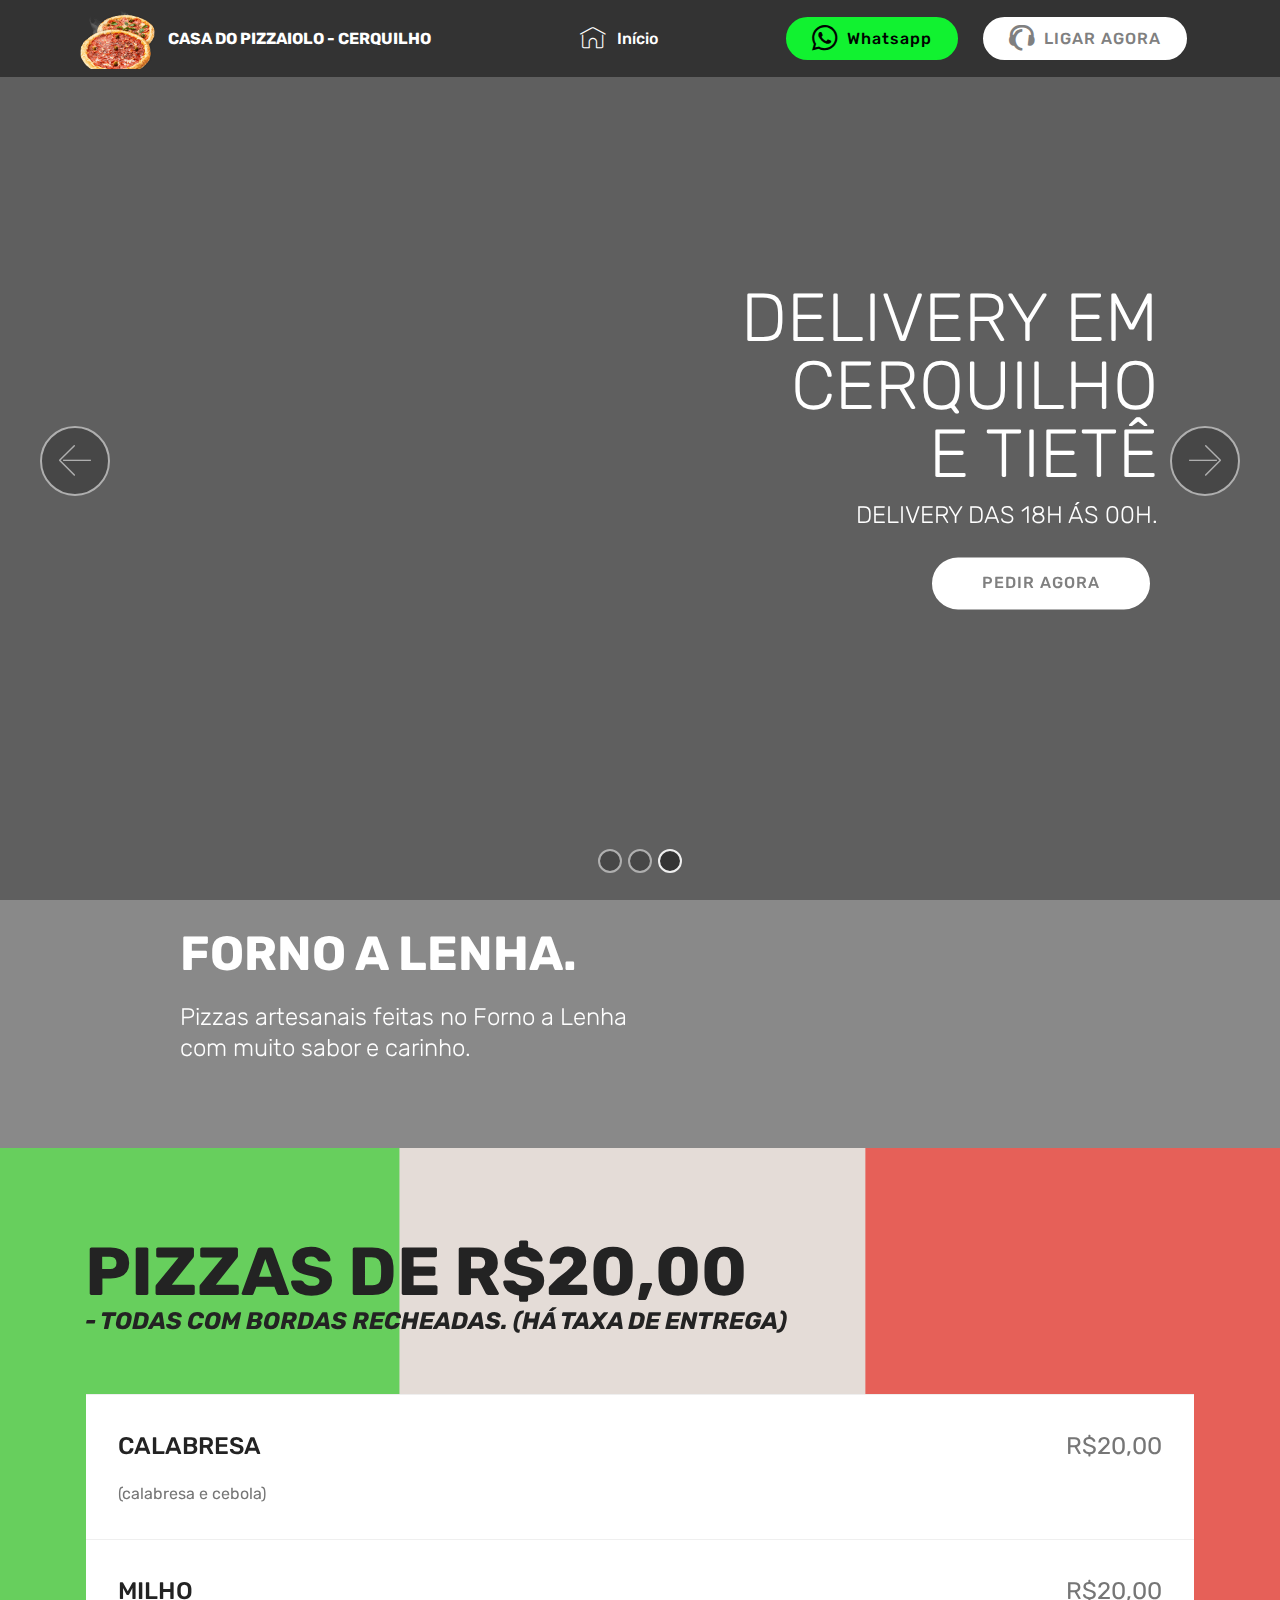
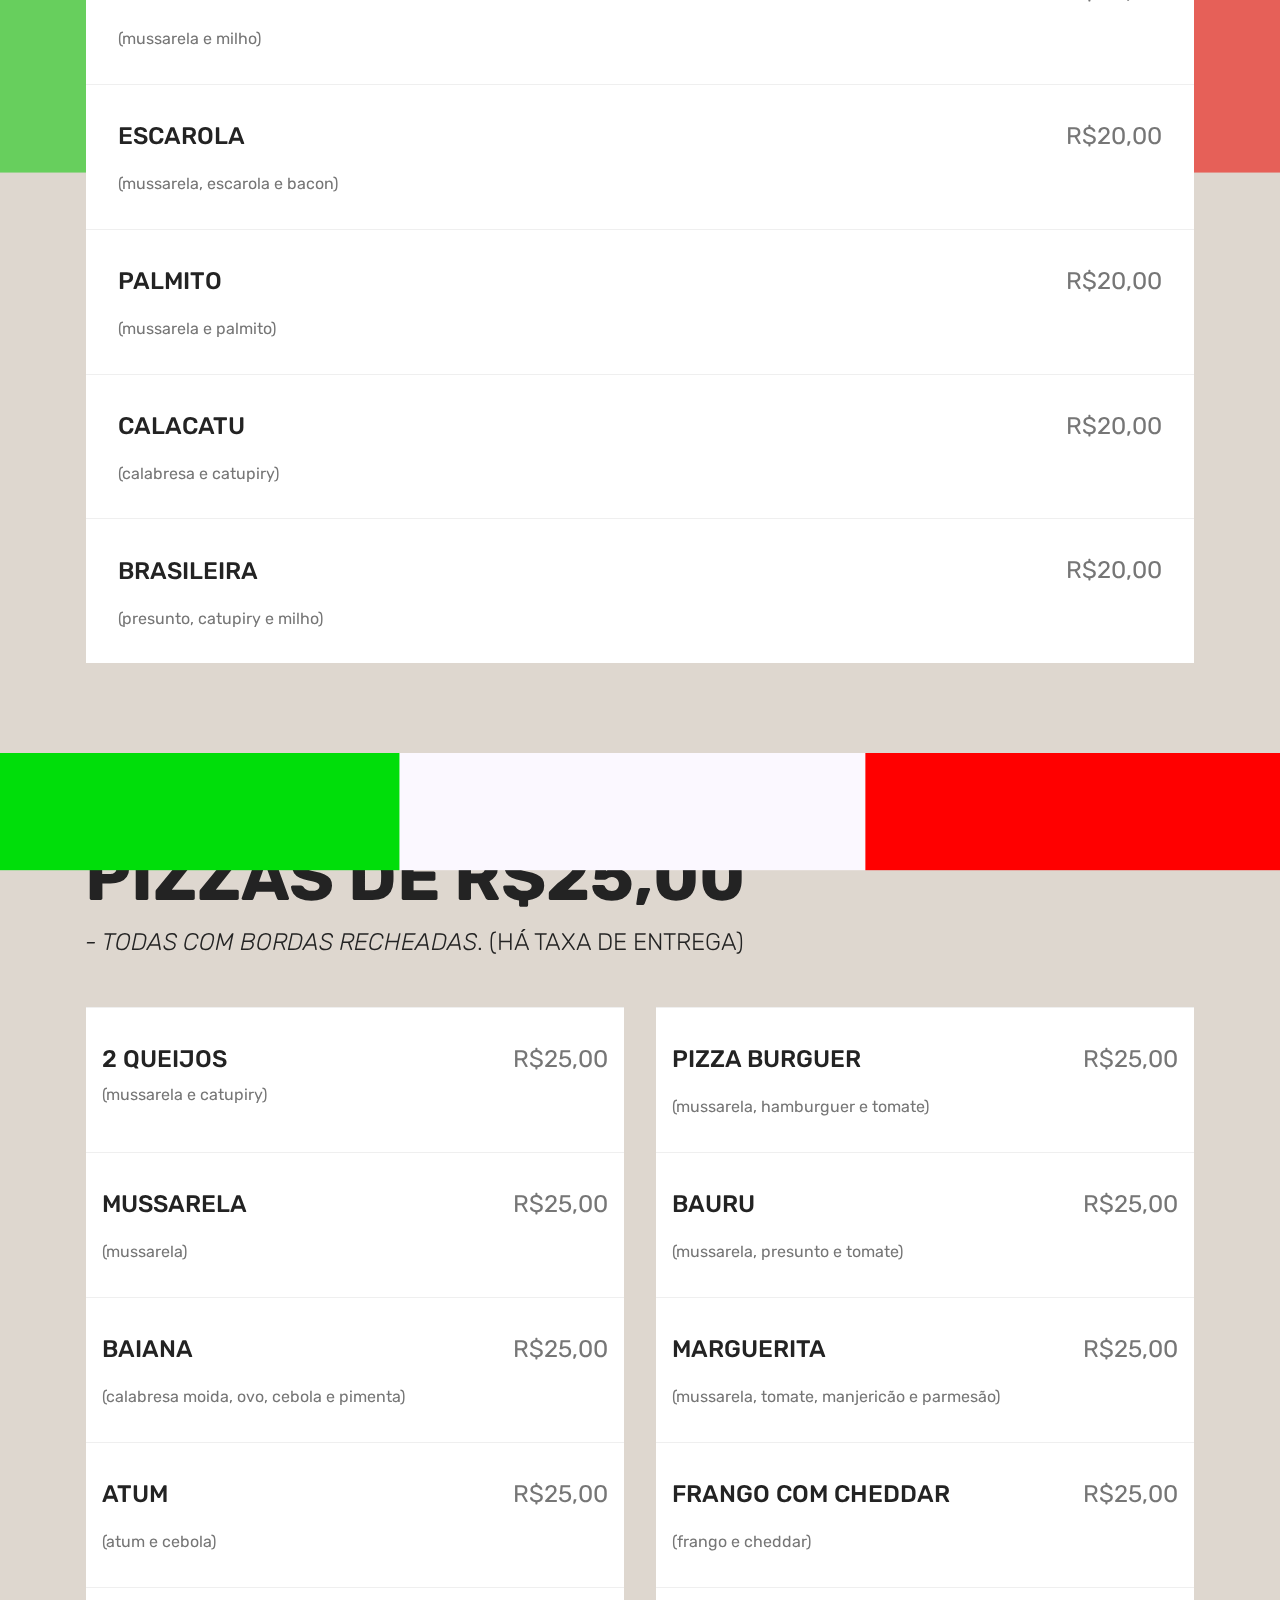
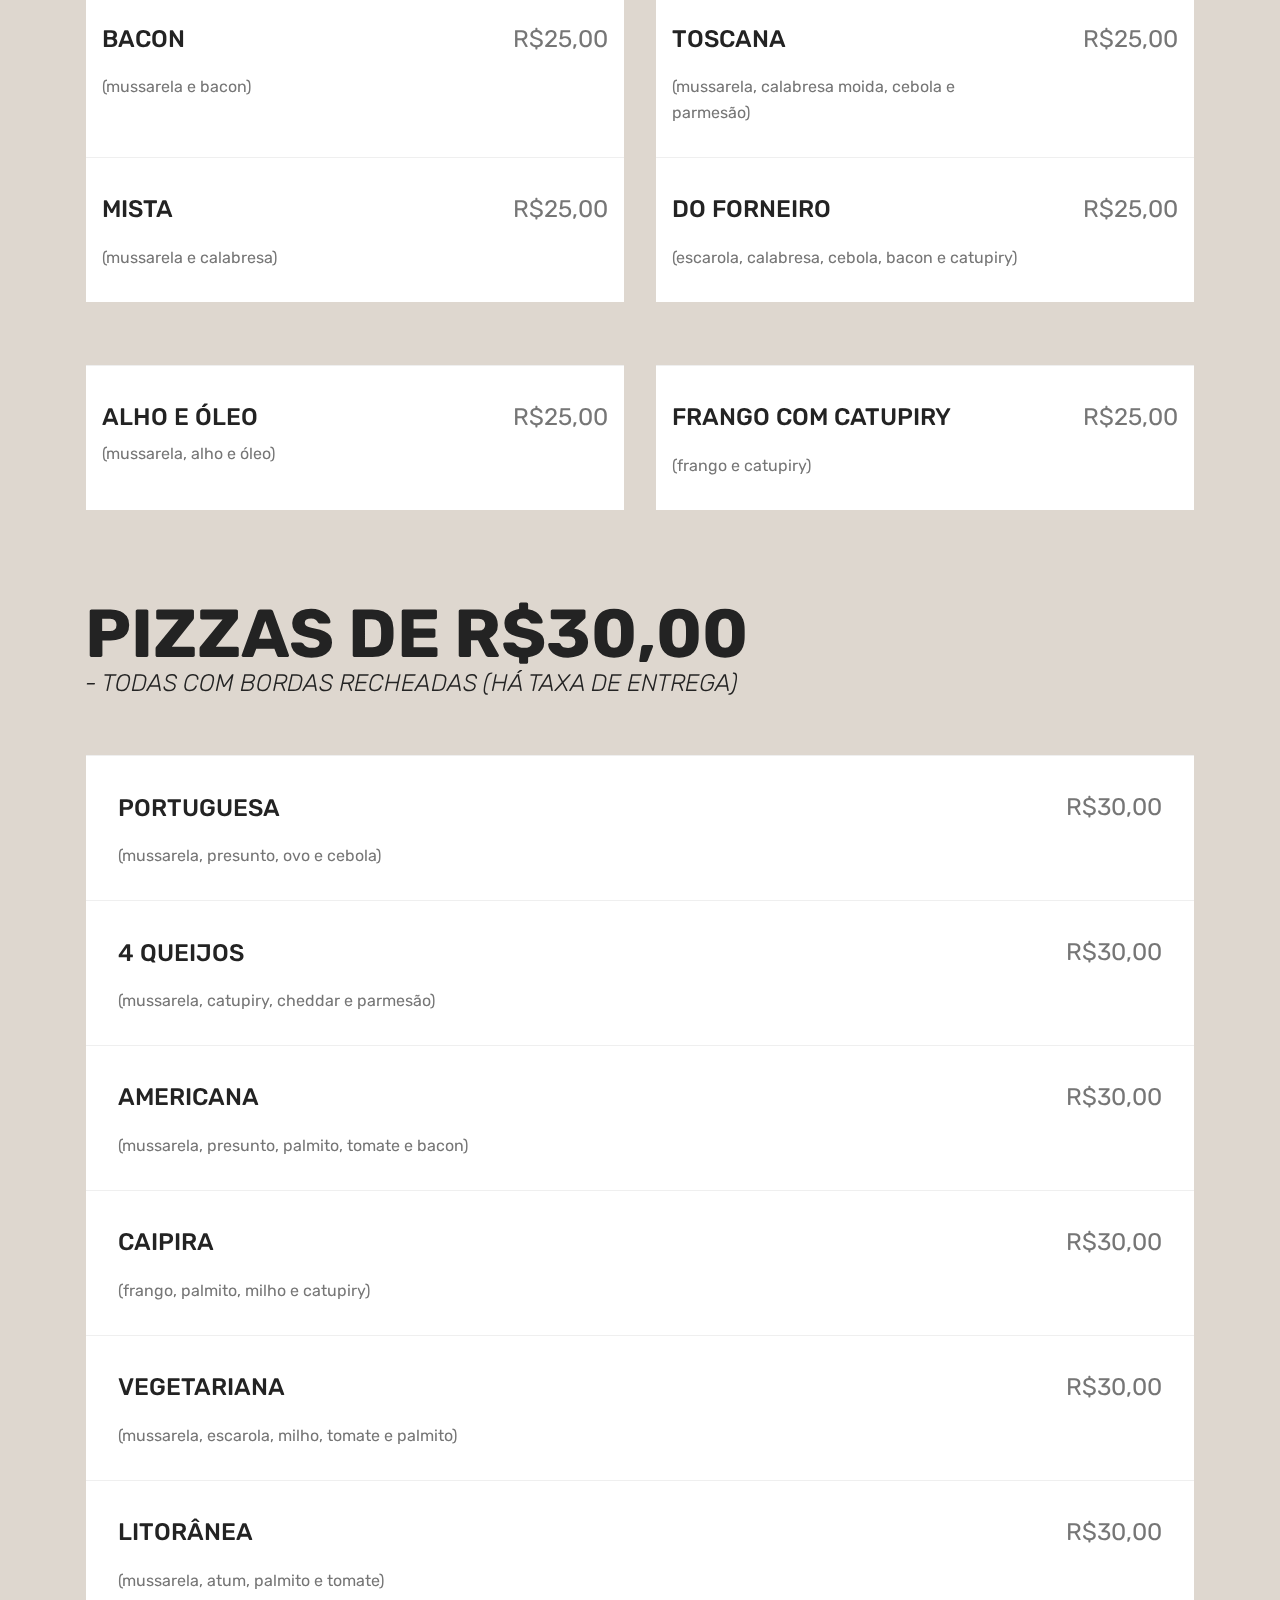
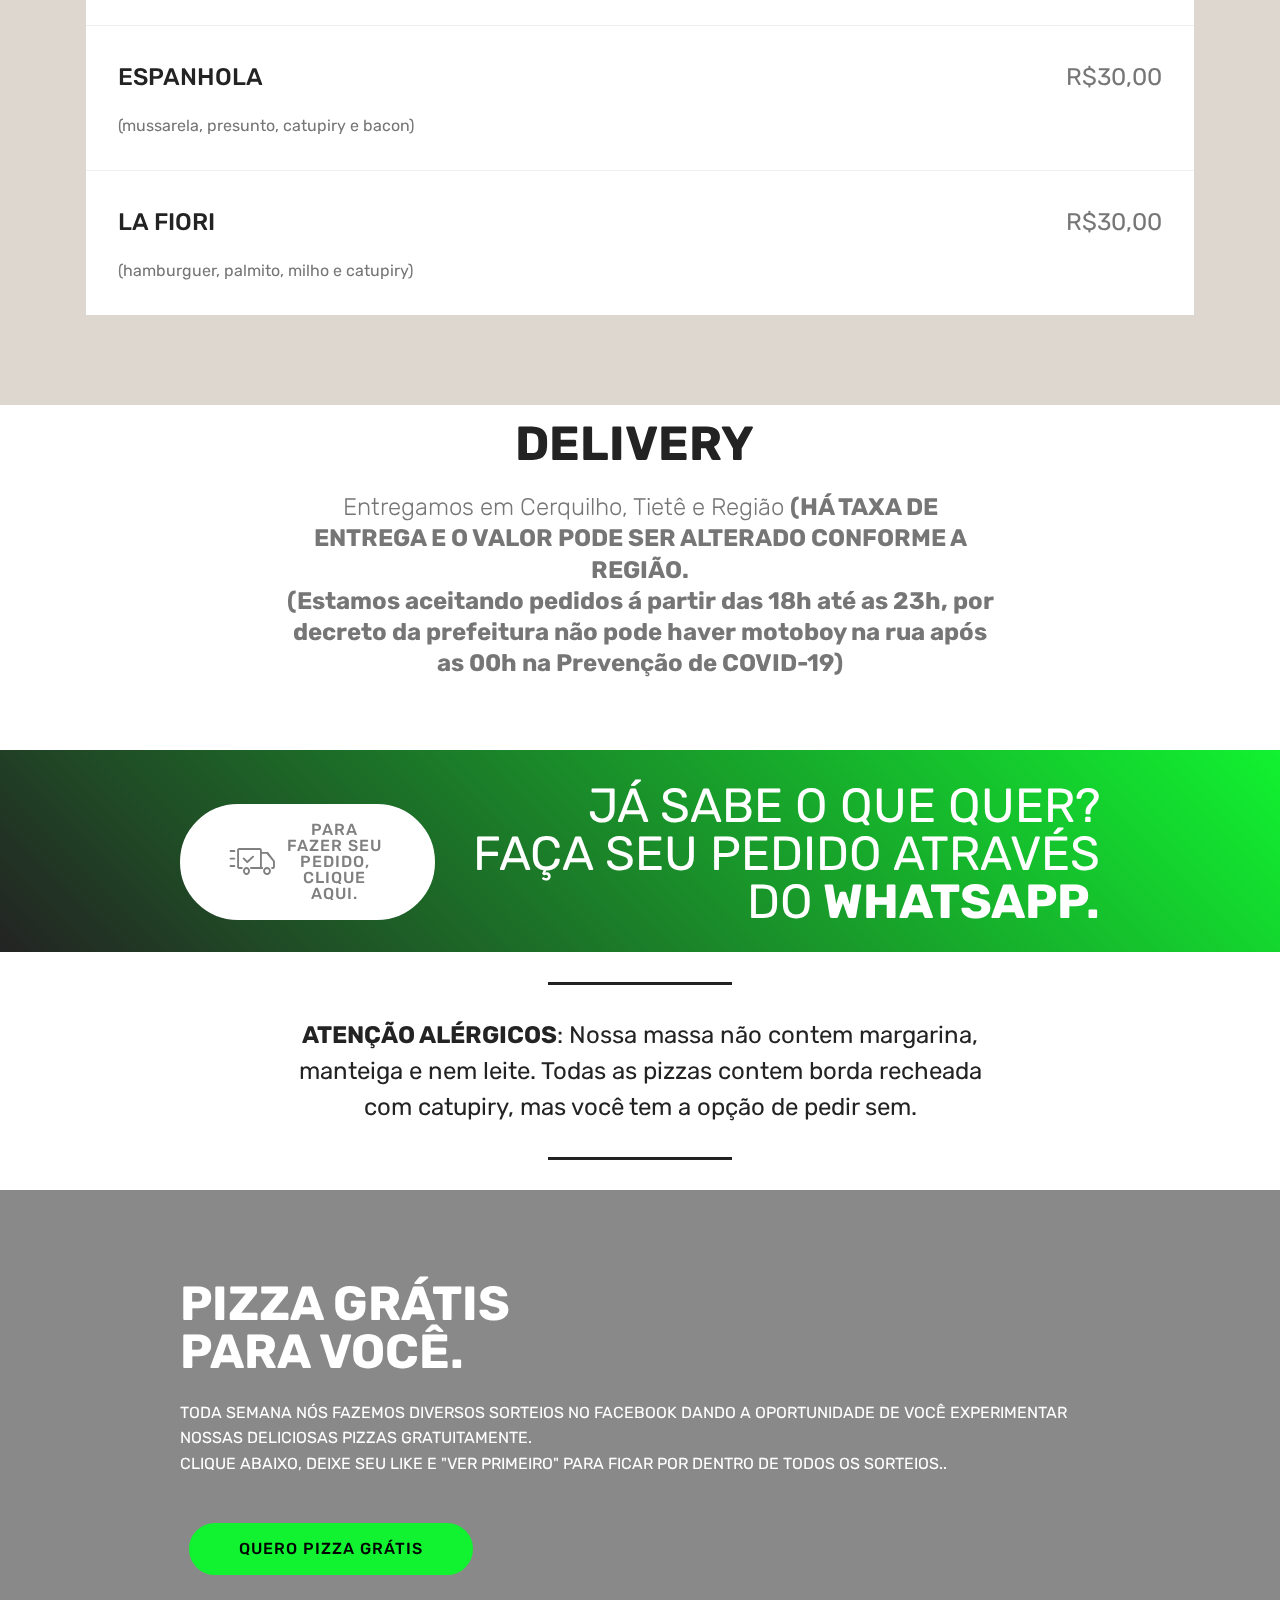
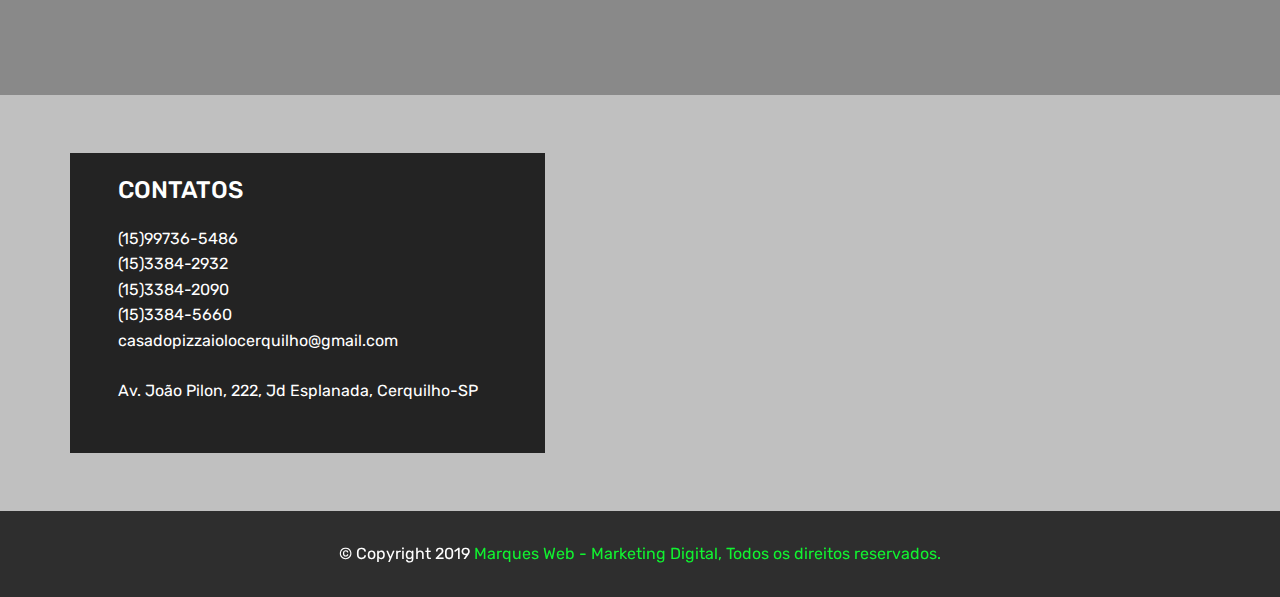
==== commit 7c00cfc0: "create github pages" ====
--- a/index.html
+++ b/index.html
@@ -70,7 +70,7 @@
     </nav>
 </section>
 
-<section class="engine"><a href="https://mobirise.info/t">free amp templates</a></section><section class="carousel slide cid-rUcZiA3sAM" data-interval="false" id="slider1-5">
+<section class="engine"><a href="https://mobirise.info/z">best website templates</a></section><section class="carousel slide cid-rUcZiA3sAM" data-interval="false" id="slider1-5">
 
     
 
@@ -759,7 +759,7 @@
     <div class="container">
         <div class="row justify-content-center">
             <div class="media-container-column title col-12 col-md-10">
-                <h2 class="align-left mbr-bold mbr-white pb-3 mbr-fonts-style display-2">PIZZAS GRÁTIS<br> PARA VOCÊS.</h2>
+                <h2 class="align-left mbr-bold mbr-white pb-3 mbr-fonts-style display-2">PIZZA GRÁTIS<br> PARA VOCÊ.</h2>
                 
                 <p class="mbr-text align-left mbr-white mbr-fonts-style display-7">
                     TODA SEMANA NÓS FAZEMOS DIVERSOS SORTEIOS NO FACEBOOK DANDO A OPORTUNIDADE DE VOCÊ EXPERIMENTAR<br>NOSSAS DELICIOSAS PIZZAS GRATUITAMENTE. <br>CLIQUE ABAIXO, DEIXE SEU LIKE E "VER PRIMEIRO" PARA FICAR POR DENTRO DE TODOS OS SORTEIOS..</p>
@@ -790,7 +790,7 @@
             </div>
         </div>
         <!--Map-->
-        <div class="google-map"><iframe frameborder="0" style="border:0" src="https://www.google.com/maps/embed/v1/place?key=AIzaSyCy9r70T3NYf3PhvVflTo0_zdif2_IoIYs&amp;q=place_id:EkpBdi4gSm_Do28gUGlsb24sIDIyMiAtIEphcmRpbSBFc3BsYW5hZGEsIENlcnF1aWxobyAtIFNQLCAxODUyMC0wMDAsIEJyYXppbCIbEhkKFAoSCS3LOa_EDMaUEbwvplVtwikfEN4B" allowfullscreen=""></iframe></div>
+        <div class="google-map"><iframe frameborder="0" style="border:0" src="https://www.google.com/maps/embed/v1/place?key=AIzaSyAEIpgj38KyLFELm2bK9Y7krBkz1K-cMq8&amp;q=place_id:EkpBdi4gSm_Do28gUGlsb24sIDIyMiAtIEphcmRpbSBFc3BsYW5hZGEsIENlcnF1aWxobyAtIFNQLCAxODUyMC0wMDAsIEJyYXppbCIbEhkKFAoSCS3LOa_EDMaUEbwvplVtwikfEN4B" allowfullscreen=""></iframe></div>
     </div>
 </section>
 
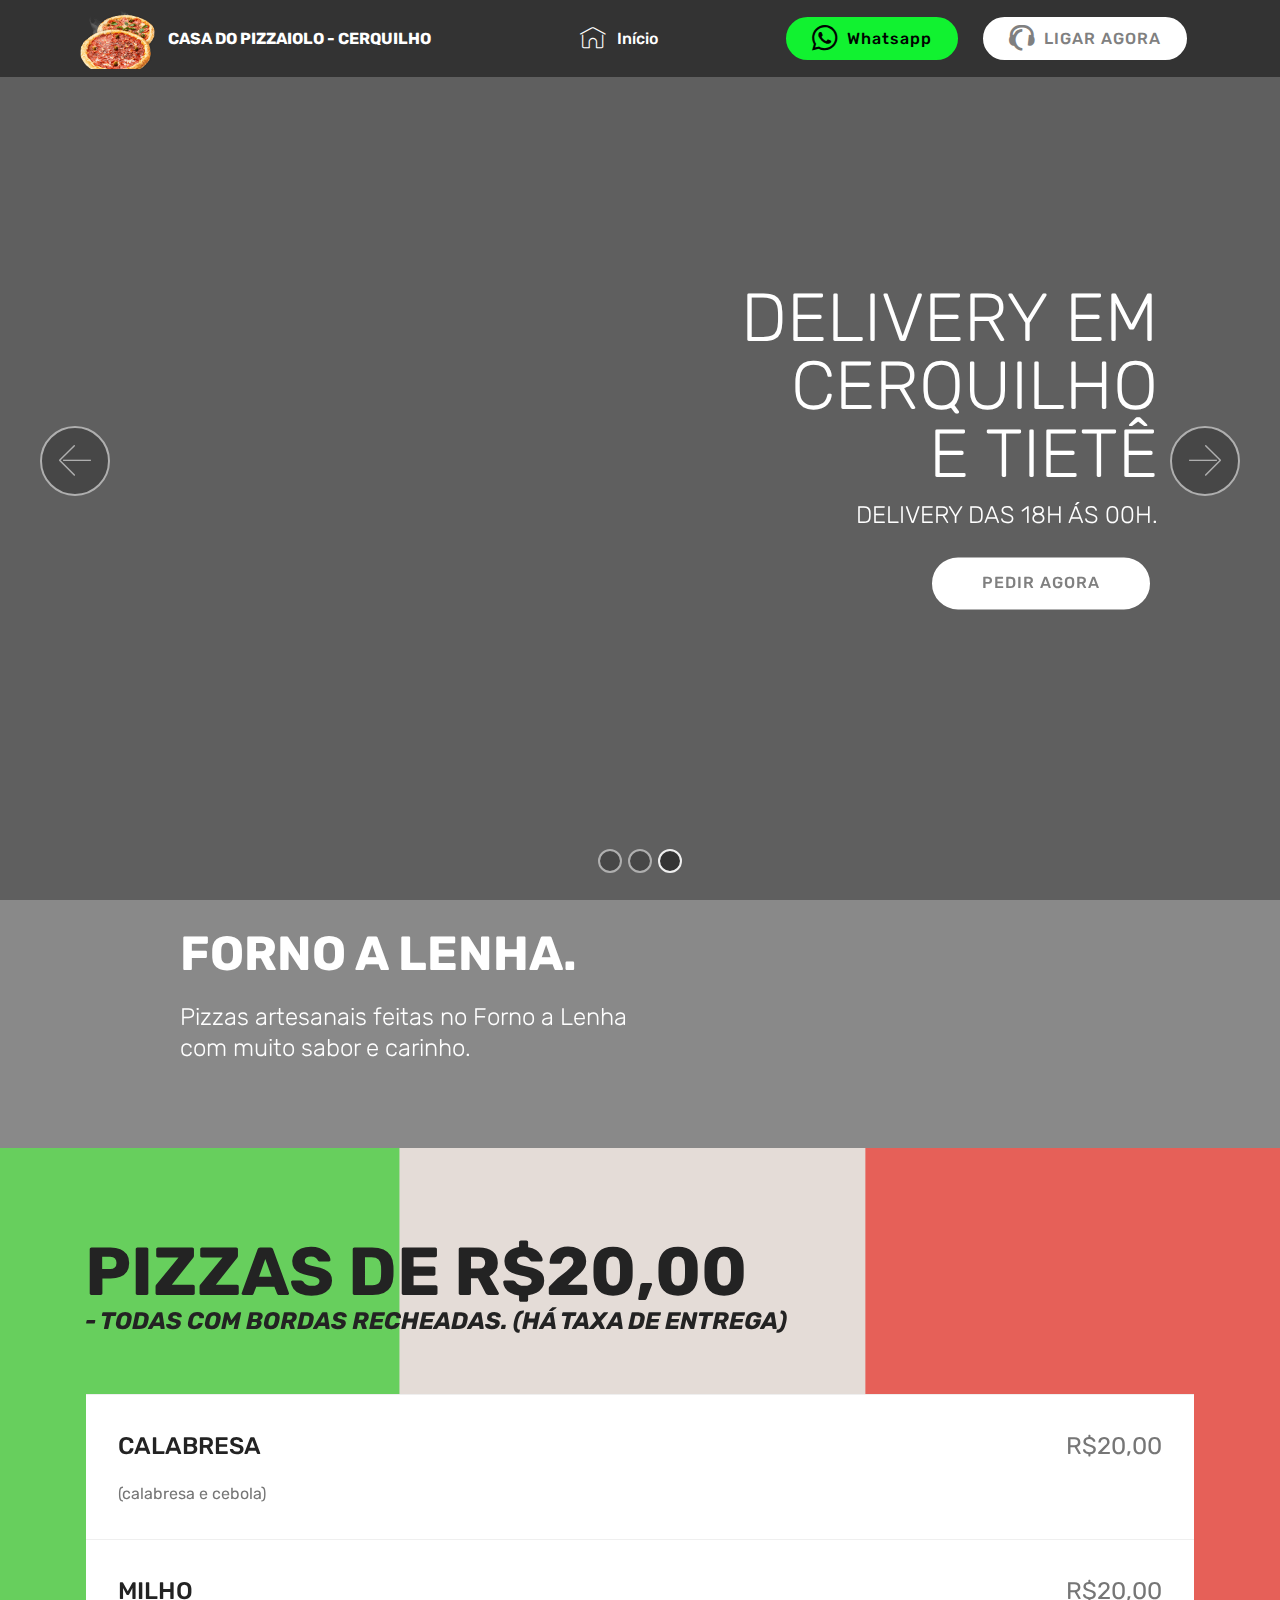
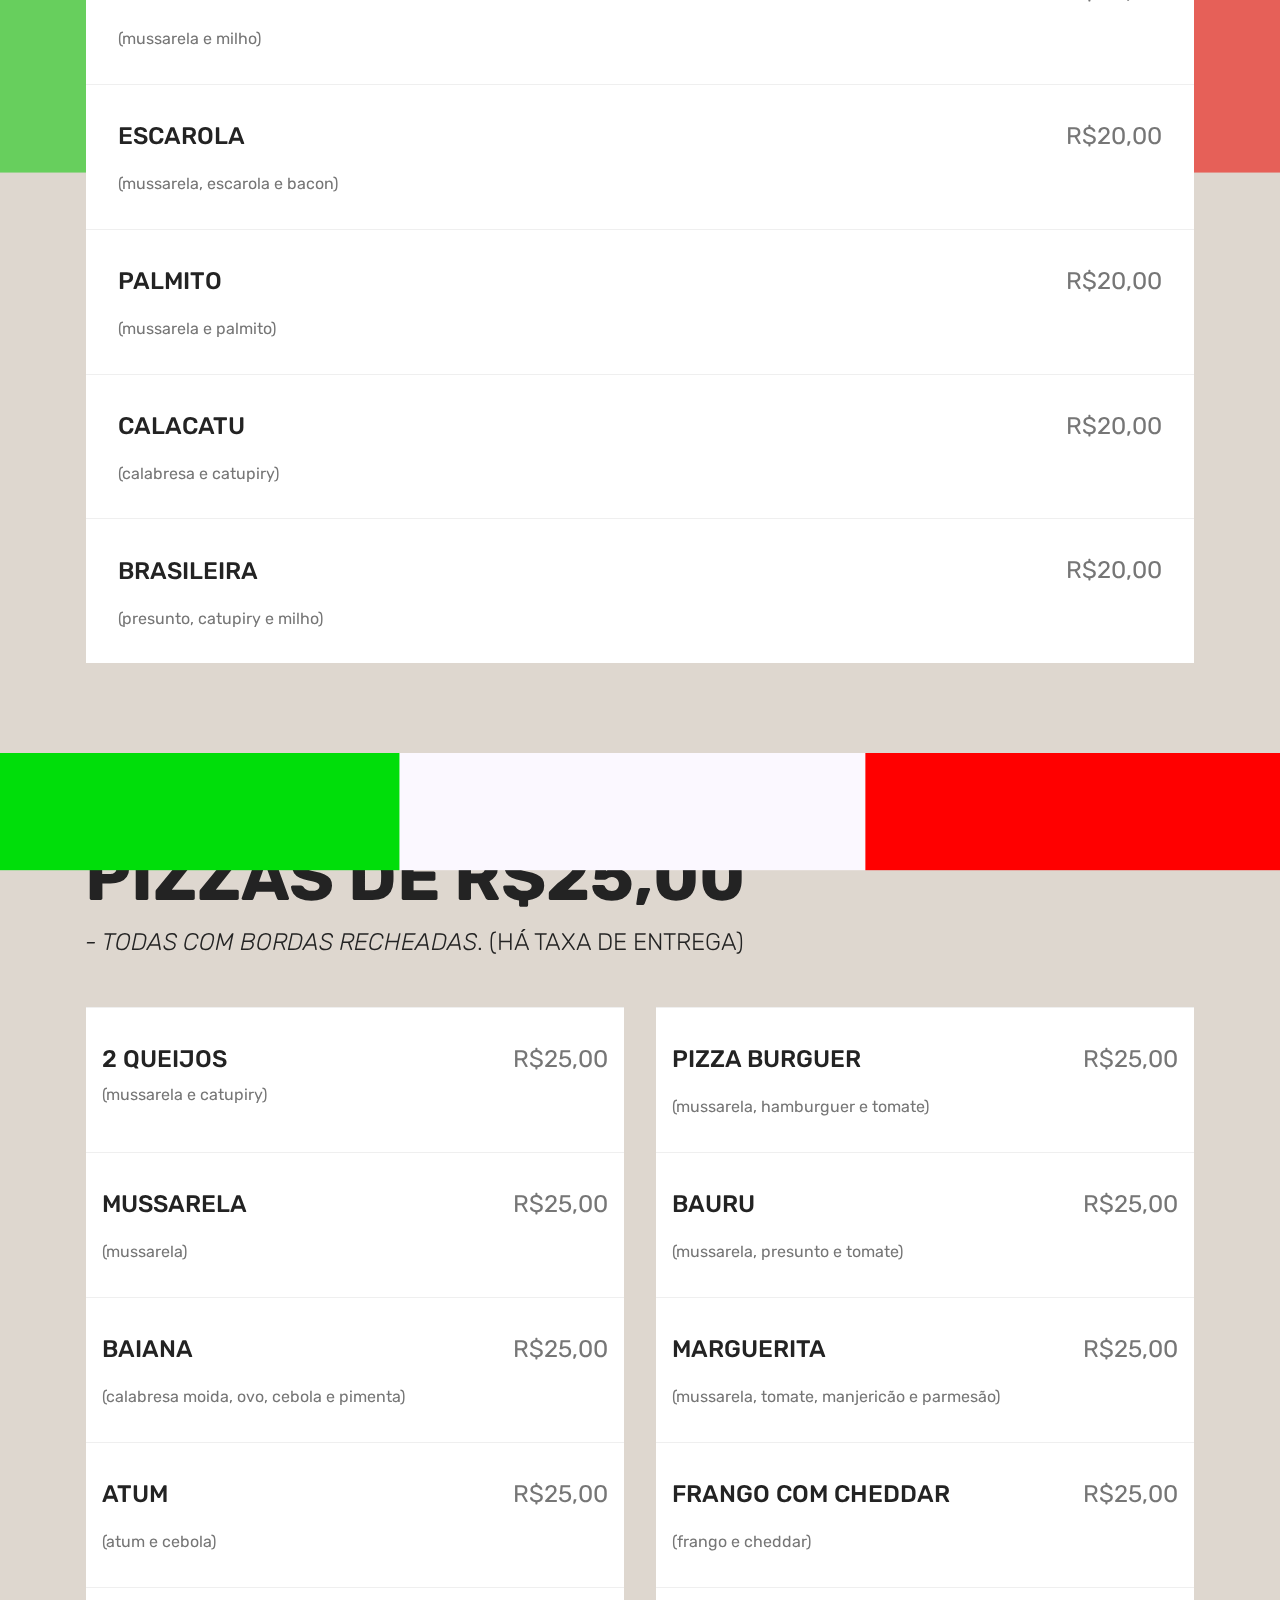
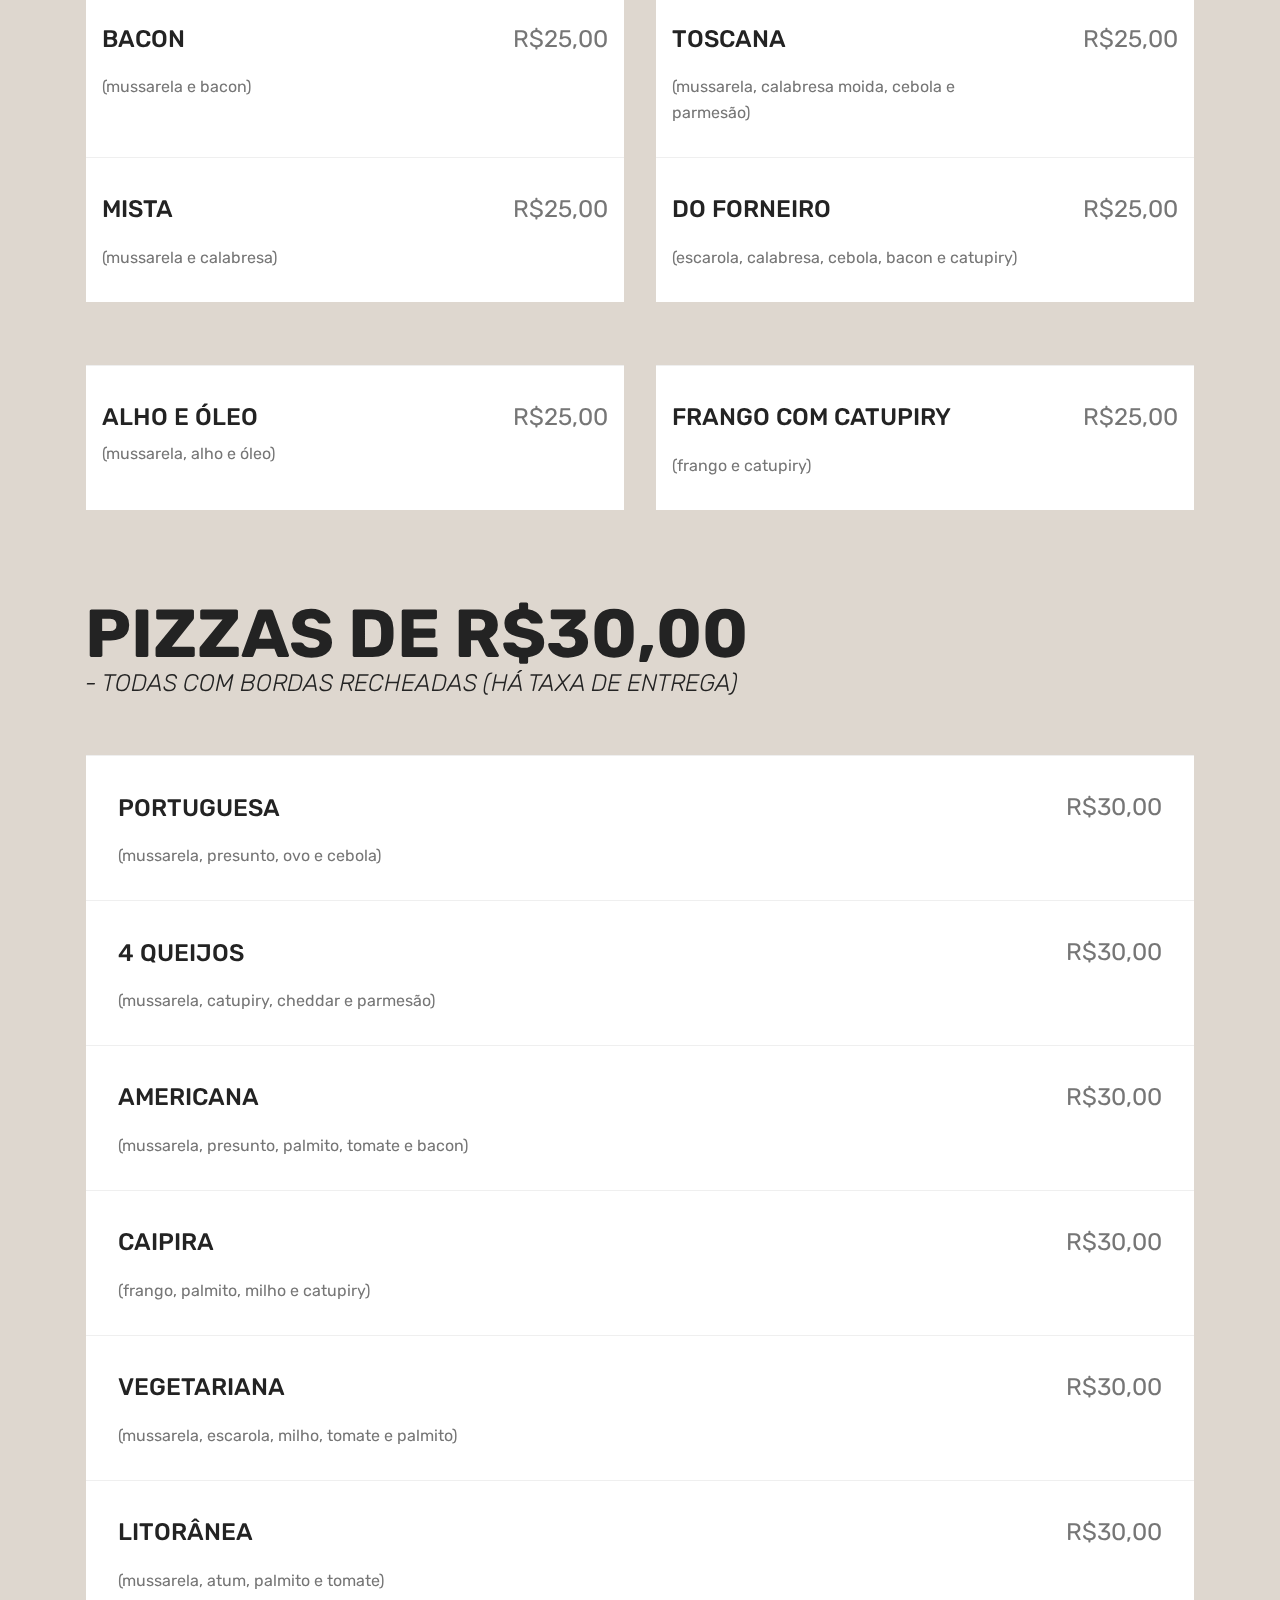
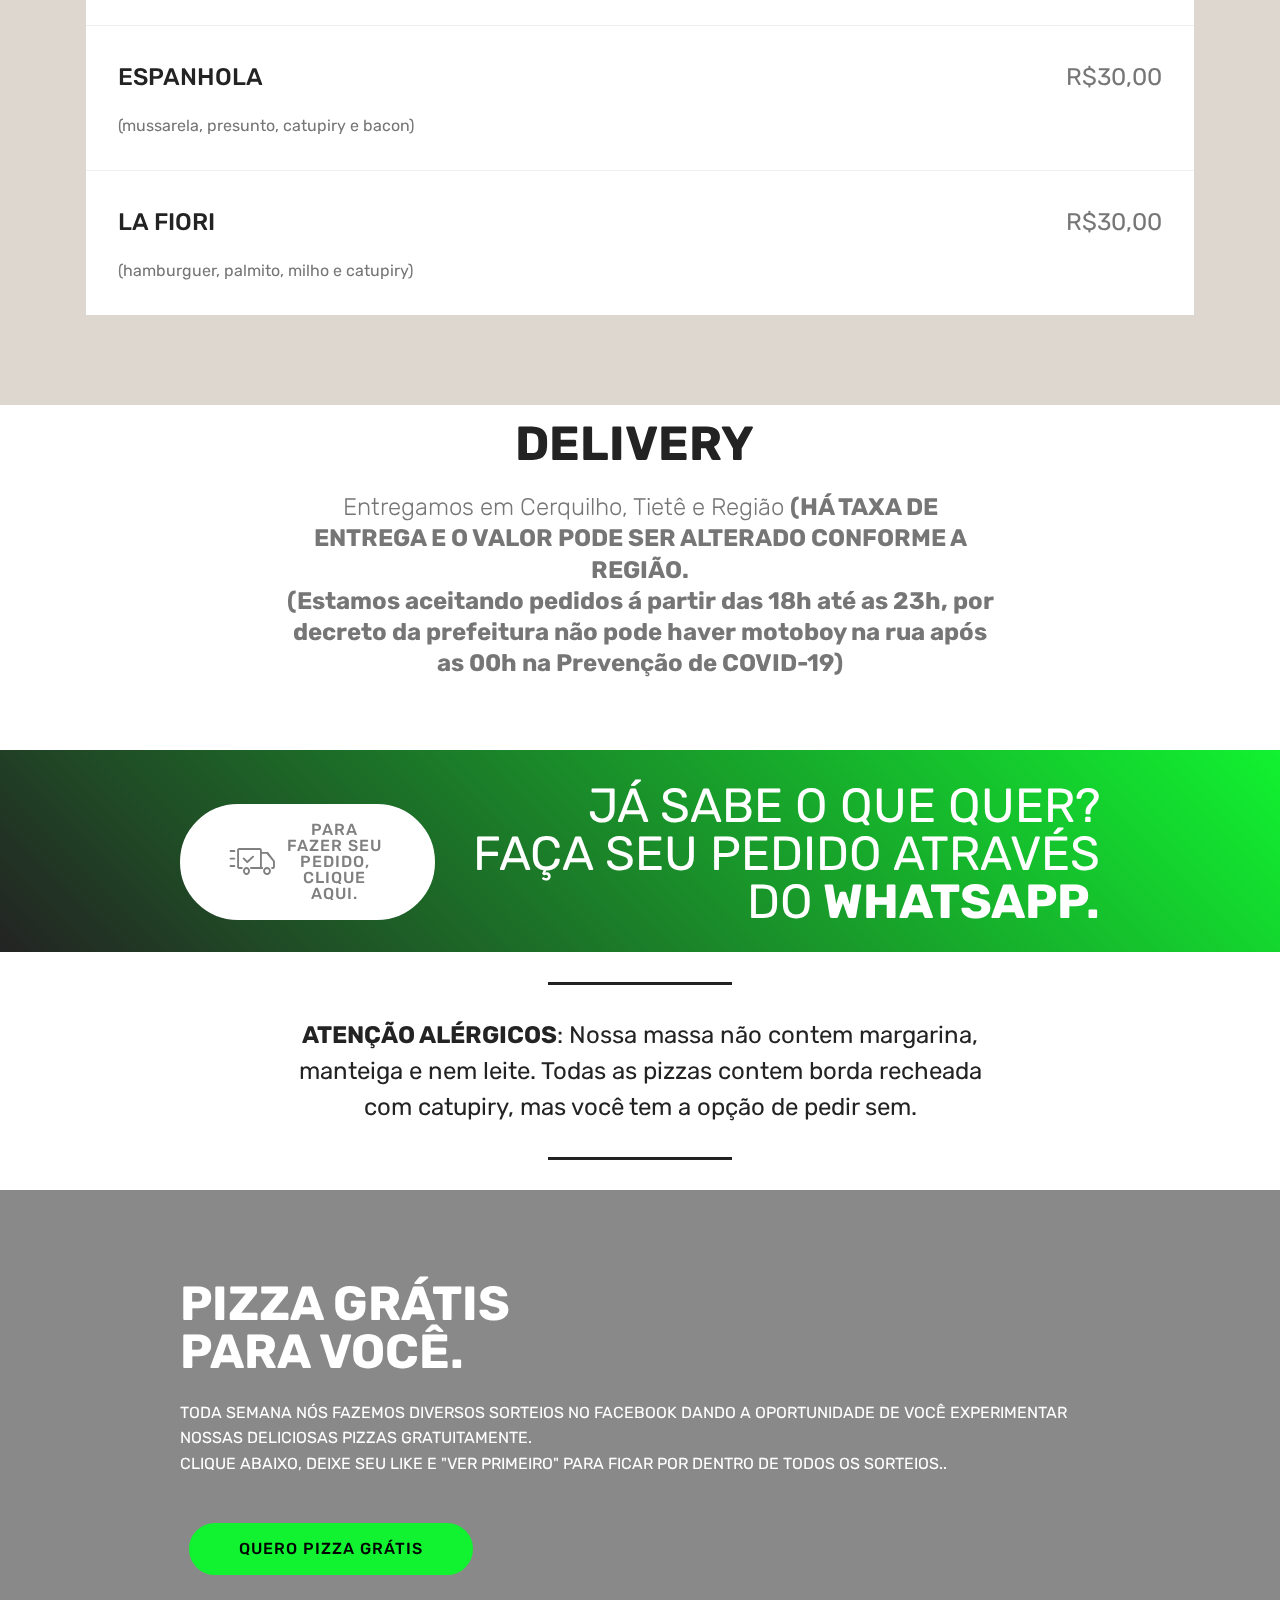
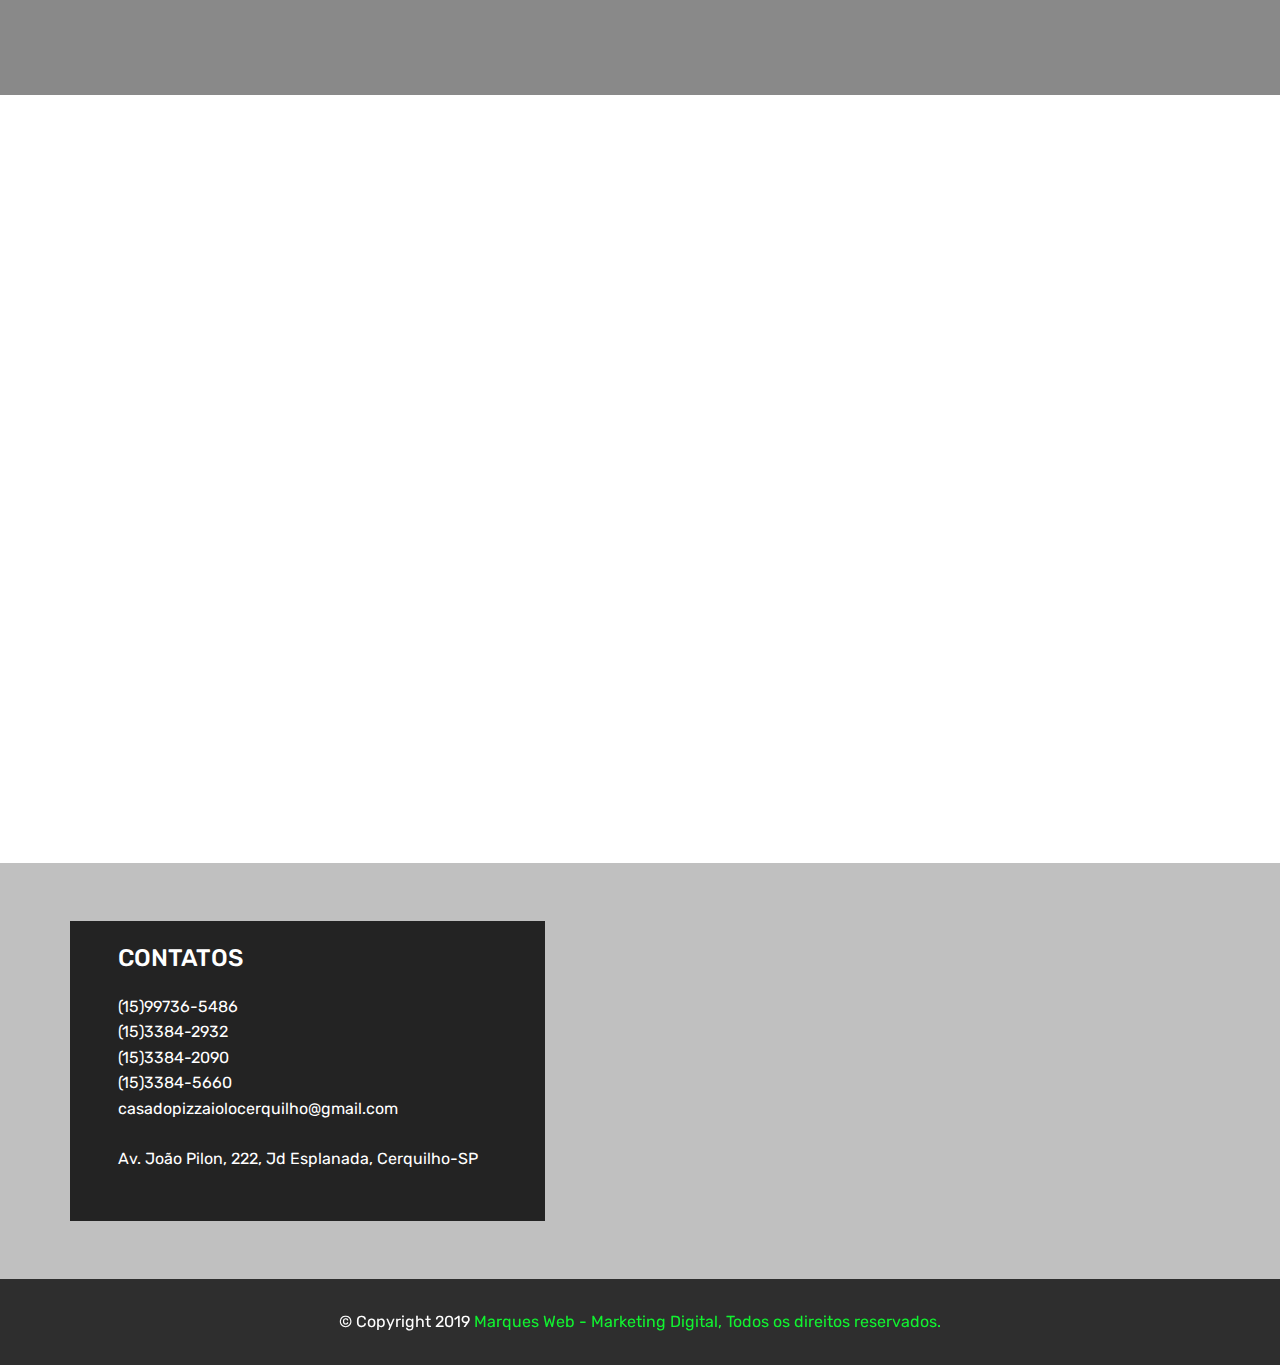
==== commit a6db1770: "create github pages" ====
--- a/index.html
+++ b/index.html
@@ -20,6 +20,7 @@
   <link rel="stylesheet" href="assets/bootstrap/css/bootstrap.min.css">
   <link rel="stylesheet" href="assets/bootstrap/css/bootstrap-grid.min.css">
   <link rel="stylesheet" href="assets/bootstrap/css/bootstrap-reboot.min.css">
+  <link rel="stylesheet" href="assets/style.css">
   <link rel="stylesheet" href="assets/tether/tether.min.css">
   <link rel="stylesheet" href="assets/dropdown/css/style.css">
   <link rel="stylesheet" href="assets/socicon/css/styles.css">
@@ -70,7 +71,7 @@
     </nav>
 </section>
 
-<section class="engine"><a href="https://mobirise.info/z">best website templates</a></section><section class="carousel slide cid-rUcZiA3sAM" data-interval="false" id="slider1-5">
+<section class="engine"><a href="https://mobirise.info/n">simple web templates</a></section><section class="carousel slide cid-rUcZiA3sAM" data-interval="false" id="slider1-5">
 
     
 
@@ -766,6 +767,17 @@
                 <div class="mbr-section-btn align-left py-4"><a class="btn btn-primary display-4" href="https://www.facebook.com/casadopizzaiolocerquilho/" target="_blank">QUERO PIZZA GRÁTIS</a></div>
             </div>
         </div>
+    </div>
+</section>
+
+<section class="mbr-section mbr-section--no-padding mbr-soundcloud-container" id="soundcloud2-q" data-rv-view="115" style="background-color: rgb(255, 255, 255); padding-top: 1.5rem; padding-bottom: 1.5rem;">
+    <div class="mbr-section__container mbr-section__container--isolated">
+            <div>
+                <figure class="mbr-figure mbr-figure--wysiwyg mbr-figure--full-width mbr-figure--caption-outside-bottom">
+                    <iframe class="mbr-embedded-video" frameborder="0" allowfullscreen="" src="https://w.soundcloud.com/player/?url=https%3A%2F%2Fapi.soundcloud.com%2Ftracks%2F632659404&amp;amp;auto_play=true&amp;amp;hide_related=false&amp;amp;show_comments=true&amp;amp;show_user=true&amp;amp;show_reposts=false&amp;amp;visual=true"></iframe>
+                </figure>
+            </div>
+        <div class="clearfix"></div>
     </div>
 </section>
 
@@ -817,14 +829,14 @@
   <script src="https://apis.google.com/js/plusone.js"></script>
   <script src="assets/facebook-plugin/facebook-script.js"></script>
   <script src="assets/bootstrap/js/bootstrap.min.js"></script>
-  <script src="assets/smoothscroll/smooth-scroll.js"></script>
   <script src="assets/tether/tether.min.js"></script>
   <script src="assets/dropdown/js/nav-dropdown.js"></script>
   <script src="assets/dropdown/js/navbar-dropdown.js"></script>
   <script src="assets/ytplayer/jquery.mb.ytplayer.min.js"></script>
   <script src="assets/vimeoplayer/jquery.mb.vimeo_player.js"></script>
+  <script src="assets/smoothscroll/smooth-scroll.js"></script>
+  <script src="assets/bootstrapcarouselswipe/bootstrap-carousel-swipe.js"></script>
   <script src="assets/parallax/jarallax.min.js"></script>
-  <script src="assets/bootstrapcarouselswipe/bootstrap-carousel-swipe.js"></script>
   <script src="assets/touchswipe/jquery.touch-swipe.min.js"></script>
   <script src="assets/theme/js/script.js"></script>
   <script src="assets/slidervideo/script.js"></script>
--- a/assets/style.css
+++ b/assets/style.css
@@ -0,0 +1,57 @@
+.addons-container {
+  position: relative;
+  margin-left: auto;
+  margin-right: auto;
+  padding-right: 15px;
+  padding-left: 15px; }
+  @media (min-width: 576px) {
+    .addons-container {
+      padding-right: 15px;
+      padding-left: 15px; } }
+  @media (min-width: 768px) {
+    .addons-container {
+      padding-right: 15px;
+      padding-left: 15px; } }
+  @media (min-width: 992px) {
+    .addons-container {
+      padding-right: 15px;
+      padding-left: 15px; } }
+  @media (min-width: 1200px) {
+    .addons-container {
+      padding-right: 15px;
+      padding-left: 15px; } }
+  @media (min-width: 576px) {
+    .addons-container {
+      width: 540px;
+      max-width: 100%; } }
+  @media (min-width: 768px) {
+    .addons-container {
+      width: 720px;
+      max-width: 100%; } }
+  @media (min-width: 992px) {
+    .addons-container {
+      width: 960px;
+      max-width: 100%; } }
+  @media (min-width: 1200px) {
+    .addons-container {
+      width: 1140px;
+      max-width: 100%; } }
+
+.addons-container-inner{
+    position: relative;
+    width: 100%;
+    min-height: 1px;
+    padding-right: 15px;
+    padding-left: 15px;
+}
+@media (min-width: 567px) {
+    .addons-container-inner{
+        -ms-flex: 0 0 66.666667%;
+        flex: 0 0 66.666667%;
+        max-width: 66.666667%;
+    }
+}
+.addons-row{
+    display: flex;
+    justify-content:center;
+}--- a/assets/mobirise/css/mbr-additional.css
+++ b/assets/mobirise/css/mbr-additional.css
@@ -1645,3 +1645,408 @@
   padding-bottom: 30px;
   background-color: #2e2e2e;
 }
+.cid-rUfOGks4Cl .navbar {
+  padding: .5rem 0;
+  background: #333333;
+  transition: none;
+  min-height: 77px;
+}
+.cid-rUfOGks4Cl .navbar-dropdown.bg-color.transparent.opened {
+  background: #333333;
+}
+.cid-rUfOGks4Cl a {
+  font-style: normal;
+}
+.cid-rUfOGks4Cl .nav-item span {
+  padding-right: 0.4em;
+  line-height: 0.5em;
+  vertical-align: text-bottom;
+  position: relative;
+  text-decoration: none;
+}
+.cid-rUfOGks4Cl .nav-item a {
+  display: -webkit-flex;
+  align-items: center;
+  justify-content: center;
+  padding: 0.7rem 0 !important;
+  margin: 0rem .65rem !important;
+  -webkit-align-items: center;
+  -webkit-justify-content: center;
+}
+.cid-rUfOGks4Cl .nav-item:focus,
+.cid-rUfOGks4Cl .nav-link:focus {
+  outline: none;
+}
+.cid-rUfOGks4Cl .btn {
+  padding: 0.4rem 1.5rem;
+  display: -webkit-inline-flex;
+  align-items: center;
+  -webkit-align-items: center;
+}
+.cid-rUfOGks4Cl .btn .mbr-iconfont {
+  font-size: 1.6rem;
+}
+.cid-rUfOGks4Cl .menu-logo {
+  margin-right: auto;
+}
+.cid-rUfOGks4Cl .menu-logo .navbar-brand {
+  display: flex;
+  margin-left: 5rem;
+  padding: 0;
+  transition: padding .2s;
+  min-height: 3.8rem;
+  -webkit-align-items: center;
+  align-items: center;
+}
+.cid-rUfOGks4Cl .menu-logo .navbar-brand .navbar-caption-wrap {
+  display: flex;
+  -webkit-align-items: center;
+  align-items: center;
+  word-break: break-word;
+  min-width: 7rem;
+  margin: .3rem 0;
+}
+.cid-rUfOGks4Cl .menu-logo .navbar-brand .navbar-caption-wrap .navbar-caption {
+  line-height: 1.2rem !important;
+  padding-right: 2rem;
+}
+.cid-rUfOGks4Cl .menu-logo .navbar-brand .navbar-logo {
+  font-size: 4rem;
+  transition: font-size 0.25s;
+}
+.cid-rUfOGks4Cl .menu-logo .navbar-brand .navbar-logo img {
+  display: flex;
+}
+.cid-rUfOGks4Cl .menu-logo .navbar-brand .navbar-logo .mbr-iconfont {
+  transition: font-size 0.25s;
+}
+.cid-rUfOGks4Cl .menu-logo .navbar-brand .navbar-logo a {
+  display: inline-flex;
+}
+.cid-rUfOGks4Cl .navbar-toggleable-sm .navbar-collapse {
+  justify-content: flex-end;
+  -webkit-justify-content: flex-end;
+  padding-right: 5rem;
+  width: auto;
+}
+.cid-rUfOGks4Cl .navbar-toggleable-sm .navbar-collapse .navbar-nav {
+  flex-wrap: wrap;
+  -webkit-flex-wrap: wrap;
+  padding-left: 0;
+}
+.cid-rUfOGks4Cl .navbar-toggleable-sm .navbar-collapse .navbar-nav .nav-item {
+  -webkit-align-self: center;
+  align-self: center;
+}
+.cid-rUfOGks4Cl .navbar-toggleable-sm .navbar-collapse .navbar-buttons {
+  padding-left: 0;
+  padding-bottom: 0;
+}
+.cid-rUfOGks4Cl .dropdown .dropdown-menu {
+  background: #333333;
+  visibility: hidden;
+  display: block;
+  position: absolute;
+  min-width: 5rem;
+  padding-top: 1.4rem;
+  padding-bottom: 1.4rem;
+  text-align: left;
+}
+.cid-rUfOGks4Cl .dropdown .dropdown-menu .dropdown-item {
+  width: auto;
+  padding: 0.235em 1.5385em 0.235em 1.5385em !important;
+}
+.cid-rUfOGks4Cl .dropdown .dropdown-menu .dropdown-item::after {
+  right: 0.5rem;
+}
+.cid-rUfOGks4Cl .dropdown .dropdown-menu .dropdown-submenu {
+  margin: 0;
+}
+.cid-rUfOGks4Cl .dropdown.open > .dropdown-menu {
+  visibility: visible;
+}
+.cid-rUfOGks4Cl .navbar-toggleable-sm.opened:after {
+  position: absolute;
+  width: 100vw;
+  height: 100vh;
+  content: '';
+  background-color: rgba(0, 0, 0, 0.1);
+  left: 0;
+  bottom: 0;
+  transform: translateY(100%);
+  -webkit-transform: translateY(100%);
+  z-index: 1000;
+}
+.cid-rUfOGks4Cl .navbar.navbar-short {
+  min-height: 60px;
+  transition: all .2s;
+}
+.cid-rUfOGks4Cl .navbar.navbar-short .navbar-toggler-right {
+  top: 20px;
+}
+.cid-rUfOGks4Cl .navbar.navbar-short .navbar-logo a {
+  font-size: 2.5rem !important;
+  line-height: 2.5rem;
+  transition: font-size 0.25s;
+}
+.cid-rUfOGks4Cl .navbar.navbar-short .navbar-logo a .mbr-iconfont {
+  font-size: 2.5rem !important;
+}
+.cid-rUfOGks4Cl .navbar.navbar-short .navbar-logo a img {
+  height: 3rem !important;
+}
+.cid-rUfOGks4Cl .navbar.navbar-short .navbar-brand {
+  min-height: 3rem;
+}
+.cid-rUfOGks4Cl button.navbar-toggler {
+  width: 31px;
+  height: 18px;
+  cursor: pointer;
+  transition: all .2s;
+  top: 1.5rem;
+  right: 1rem;
+}
+.cid-rUfOGks4Cl button.navbar-toggler:focus {
+  outline: none;
+}
+.cid-rUfOGks4Cl button.navbar-toggler .hamburger span {
+  position: absolute;
+  right: 0;
+  width: 30px;
+  height: 2px;
+  border-right: 5px;
+  background-color: #ffffff;
+}
+.cid-rUfOGks4Cl button.navbar-toggler .hamburger span:nth-child(1) {
+  top: 0;
+  transition: all .2s;
+}
+.cid-rUfOGks4Cl button.navbar-toggler .hamburger span:nth-child(2) {
+  top: 8px;
+  transition: all .15s;
+}
+.cid-rUfOGks4Cl button.navbar-toggler .hamburger span:nth-child(3) {
+  top: 8px;
+  transition: all .15s;
+}
+.cid-rUfOGks4Cl button.navbar-toggler .hamburger span:nth-child(4) {
+  top: 16px;
+  transition: all .2s;
+}
+.cid-rUfOGks4Cl nav.opened .hamburger span:nth-child(1) {
+  top: 8px;
+  width: 0;
+  opacity: 0;
+  right: 50%;
+  transition: all .2s;
+}
+.cid-rUfOGks4Cl nav.opened .hamburger span:nth-child(2) {
+  -webkit-transform: rotate(45deg);
+  transform: rotate(45deg);
+  transition: all .25s;
+}
+.cid-rUfOGks4Cl nav.opened .hamburger span:nth-child(3) {
+  -webkit-transform: rotate(-45deg);
+  transform: rotate(-45deg);
+  transition: all .25s;
+}
+.cid-rUfOGks4Cl nav.opened .hamburger span:nth-child(4) {
+  top: 8px;
+  width: 0;
+  opacity: 0;
+  right: 50%;
+  transition: all .2s;
+}
+.cid-rUfOGks4Cl .collapsed.navbar-expand {
+  flex-direction: column;
+  -webkit-flex-direction: column;
+}
+.cid-rUfOGks4Cl .collapsed .btn {
+  display: -webkit-flex;
+}
+.cid-rUfOGks4Cl .collapsed .navbar-collapse {
+  display: none !important;
+  padding-right: 0 !important;
+}
+.cid-rUfOGks4Cl .collapsed .navbar-collapse.collapsing,
+.cid-rUfOGks4Cl .collapsed .navbar-collapse.show {
+  display: block !important;
+}
+.cid-rUfOGks4Cl .collapsed .navbar-collapse.collapsing .navbar-nav,
+.cid-rUfOGks4Cl .collapsed .navbar-collapse.show .navbar-nav {
+  display: block;
+  text-align: center;
+}
+.cid-rUfOGks4Cl .collapsed .navbar-collapse.collapsing .navbar-nav .nav-item,
+.cid-rUfOGks4Cl .collapsed .navbar-collapse.show .navbar-nav .nav-item {
+  clear: both;
+}
+.cid-rUfOGks4Cl .collapsed .navbar-collapse.collapsing .navbar-buttons,
+.cid-rUfOGks4Cl .collapsed .navbar-collapse.show .navbar-buttons {
+  text-align: center;
+}
+.cid-rUfOGks4Cl .collapsed .navbar-collapse.collapsing .navbar-buttons:last-child,
+.cid-rUfOGks4Cl .collapsed .navbar-collapse.show .navbar-buttons:last-child {
+  margin-bottom: 1rem;
+}
+@media (min-width: 1024px) {
+  .cid-rUfOGks4Cl .collapsed:not(.navbar-short) .navbar-collapse {
+    max-height: calc(98.5vh - 3.8rem);
+  }
+}
+.cid-rUfOGks4Cl .collapsed button.navbar-toggler {
+  display: block;
+}
+.cid-rUfOGks4Cl .collapsed .navbar-brand {
+  margin-left: 1rem !important;
+}
+.cid-rUfOGks4Cl .collapsed .navbar-toggleable-sm {
+  flex-direction: column;
+  -webkit-flex-direction: column;
+}
+.cid-rUfOGks4Cl .collapsed .dropdown .dropdown-menu {
+  width: 100%;
+  text-align: center;
+  position: relative;
+  opacity: 0;
+  overflow: hidden;
+  display: block;
+  height: 0;
+  visibility: hidden;
+  padding: 0;
+  transition-duration: .5s;
+  transition-property: opacity,padding,height;
+}
+.cid-rUfOGks4Cl .collapsed .dropdown.open > .dropdown-menu {
+  position: relative;
+  opacity: 1;
+  height: auto;
+  padding: 1.4rem 0;
+  visibility: visible;
+}
+.cid-rUfOGks4Cl .collapsed .dropdown .dropdown-submenu {
+  left: 0;
+  text-align: center;
+  width: 100%;
+}
+.cid-rUfOGks4Cl .collapsed .dropdown .dropdown-toggle[data-toggle="dropdown-submenu"]::after {
+  margin-top: 0;
+  position: inherit;
+  right: 0;
+  top: 50%;
+  display: inline-block;
+  width: 0;
+  height: 0;
+  margin-left: .3em;
+  vertical-align: middle;
+  content: "";
+  border-top: .30em solid;
+  border-right: .30em solid transparent;
+  border-left: .30em solid transparent;
+}
+@media (max-width: 1023px) {
+  .cid-rUfOGks4Cl .navbar-expand {
+    flex-direction: column;
+    -webkit-flex-direction: column;
+  }
+  .cid-rUfOGks4Cl img {
+    height: 3.8rem !important;
+  }
+  .cid-rUfOGks4Cl .btn {
+    display: -webkit-flex;
+  }
+  .cid-rUfOGks4Cl button.navbar-toggler {
+    display: block;
+  }
+  .cid-rUfOGks4Cl .navbar-brand {
+    margin-left: 1rem !important;
+  }
+  .cid-rUfOGks4Cl .navbar-toggleable-sm {
+    flex-direction: column;
+    -webkit-flex-direction: column;
+  }
+  .cid-rUfOGks4Cl .navbar-collapse {
+    display: none !important;
+    padding-right: 0 !important;
+  }
+  .cid-rUfOGks4Cl .navbar-collapse.collapsing,
+  .cid-rUfOGks4Cl .navbar-collapse.show {
+    display: block !important;
+  }
+  .cid-rUfOGks4Cl .navbar-collapse.collapsing .navbar-nav,
+  .cid-rUfOGks4Cl .navbar-collapse.show .navbar-nav {
+    display: block;
+    text-align: center;
+  }
+  .cid-rUfOGks4Cl .navbar-collapse.collapsing .navbar-nav .nav-item,
+  .cid-rUfOGks4Cl .navbar-collapse.show .navbar-nav .nav-item {
+    clear: both;
+  }
+  .cid-rUfOGks4Cl .navbar-collapse.collapsing .navbar-buttons,
+  .cid-rUfOGks4Cl .navbar-collapse.show .navbar-buttons {
+    text-align: center;
+  }
+  .cid-rUfOGks4Cl .navbar-collapse.collapsing .navbar-buttons:last-child,
+  .cid-rUfOGks4Cl .navbar-collapse.show .navbar-buttons:last-child {
+    margin-bottom: 1rem;
+  }
+  .cid-rUfOGks4Cl .dropdown .dropdown-menu {
+    width: 100%;
+    text-align: center;
+    position: relative;
+    opacity: 0;
+    overflow: hidden;
+    display: block;
+    height: 0;
+    visibility: hidden;
+    padding: 0;
+    transition-duration: .5s;
+    transition-property: opacity,padding,height;
+  }
+  .cid-rUfOGks4Cl .dropdown.open > .dropdown-menu {
+    position: relative;
+    opacity: 1;
+    height: auto;
+    padding: 1.4rem 0;
+    visibility: visible;
+  }
+  .cid-rUfOGks4Cl .dropdown .dropdown-submenu {
+    left: 0;
+    text-align: center;
+    width: 100%;
+  }
+  .cid-rUfOGks4Cl .dropdown .dropdown-toggle[data-toggle="dropdown-submenu"]::after {
+    margin-top: 0;
+    position: inherit;
+    right: 0;
+    top: 50%;
+    display: inline-block;
+    width: 0;
+    height: 0;
+    margin-left: .3em;
+    vertical-align: middle;
+    content: "";
+    border-top: .30em solid;
+    border-right: .30em solid transparent;
+    border-left: .30em solid transparent;
+  }
+}
+@media (min-width: 767px) {
+  .cid-rUfOGks4Cl .menu-logo {
+    flex-shrink: 0;
+    -webkit-flex-shrink: 0;
+  }
+}
+.cid-rUfOGks4Cl .navbar-collapse {
+  flex-basis: auto;
+  -webkit-flex-basis: auto;
+}
+.cid-rUfOGks4Cl .nav-link:hover,
+.cid-rUfOGks4Cl .dropdown-item:hover {
+  color: #c1c1c1 !important;
+}
+.cid-rUiuQ1oWAC {
+  padding-top: 30px;
+  padding-bottom: 30px;
+  background-color: #2e2e2e;
+}
--- a/assets/mobirise/css/mbr-additional.css
+++ b/assets/mobirise/css/mbr-additional.css
@@ -1645,3 +1645,408 @@
   padding-bottom: 30px;
   background-color: #2e2e2e;
 }
+.cid-rUfOGks4Cl .navbar {
+  padding: .5rem 0;
+  background: #333333;
+  transition: none;
+  min-height: 77px;
+}
+.cid-rUfOGks4Cl .navbar-dropdown.bg-color.transparent.opened {
+  background: #333333;
+}
+.cid-rUfOGks4Cl a {
+  font-style: normal;
+}
+.cid-rUfOGks4Cl .nav-item span {
+  padding-right: 0.4em;
+  line-height: 0.5em;
+  vertical-align: text-bottom;
+  position: relative;
+  text-decoration: none;
+}
+.cid-rUfOGks4Cl .nav-item a {
+  display: -webkit-flex;
+  align-items: center;
+  justify-content: center;
+  padding: 0.7rem 0 !important;
+  margin: 0rem .65rem !important;
+  -webkit-align-items: center;
+  -webkit-justify-content: center;
+}
+.cid-rUfOGks4Cl .nav-item:focus,
+.cid-rUfOGks4Cl .nav-link:focus {
+  outline: none;
+}
+.cid-rUfOGks4Cl .btn {
+  padding: 0.4rem 1.5rem;
+  display: -webkit-inline-flex;
+  align-items: center;
+  -webkit-align-items: center;
+}
+.cid-rUfOGks4Cl .btn .mbr-iconfont {
+  font-size: 1.6rem;
+}
+.cid-rUfOGks4Cl .menu-logo {
+  margin-right: auto;
+}
+.cid-rUfOGks4Cl .menu-logo .navbar-brand {
+  display: flex;
+  margin-left: 5rem;
+  padding: 0;
+  transition: padding .2s;
+  min-height: 3.8rem;
+  -webkit-align-items: center;
+  align-items: center;
+}
+.cid-rUfOGks4Cl .menu-logo .navbar-brand .navbar-caption-wrap {
+  display: flex;
+  -webkit-align-items: center;
+  align-items: center;
+  word-break: break-word;
+  min-width: 7rem;
+  margin: .3rem 0;
+}
+.cid-rUfOGks4Cl .menu-logo .navbar-brand .navbar-caption-wrap .navbar-caption {
+  line-height: 1.2rem !important;
+  padding-right: 2rem;
+}
+.cid-rUfOGks4Cl .menu-logo .navbar-brand .navbar-logo {
+  font-size: 4rem;
+  transition: font-size 0.25s;
+}
+.cid-rUfOGks4Cl .menu-logo .navbar-brand .navbar-logo img {
+  display: flex;
+}
+.cid-rUfOGks4Cl .menu-logo .navbar-brand .navbar-logo .mbr-iconfont {
+  transition: font-size 0.25s;
+}
+.cid-rUfOGks4Cl .menu-logo .navbar-brand .navbar-logo a {
+  display: inline-flex;
+}
+.cid-rUfOGks4Cl .navbar-toggleable-sm .navbar-collapse {
+  justify-content: flex-end;
+  -webkit-justify-content: flex-end;
+  padding-right: 5rem;
+  width: auto;
+}
+.cid-rUfOGks4Cl .navbar-toggleable-sm .navbar-collapse .navbar-nav {
+  flex-wrap: wrap;
+  -webkit-flex-wrap: wrap;
+  padding-left: 0;
+}
+.cid-rUfOGks4Cl .navbar-toggleable-sm .navbar-collapse .navbar-nav .nav-item {
+  -webkit-align-self: center;
+  align-self: center;
+}
+.cid-rUfOGks4Cl .navbar-toggleable-sm .navbar-collapse .navbar-buttons {
+  padding-left: 0;
+  padding-bottom: 0;
+}
+.cid-rUfOGks4Cl .dropdown .dropdown-menu {
+  background: #333333;
+  visibility: hidden;
+  display: block;
+  position: absolute;
+  min-width: 5rem;
+  padding-top: 1.4rem;
+  padding-bottom: 1.4rem;
+  text-align: left;
+}
+.cid-rUfOGks4Cl .dropdown .dropdown-menu .dropdown-item {
+  width: auto;
+  padding: 0.235em 1.5385em 0.235em 1.5385em !important;
+}
+.cid-rUfOGks4Cl .dropdown .dropdown-menu .dropdown-item::after {
+  right: 0.5rem;
+}
+.cid-rUfOGks4Cl .dropdown .dropdown-menu .dropdown-submenu {
+  margin: 0;
+}
+.cid-rUfOGks4Cl .dropdown.open > .dropdown-menu {
+  visibility: visible;
+}
+.cid-rUfOGks4Cl .navbar-toggleable-sm.opened:after {
+  position: absolute;
+  width: 100vw;
+  height: 100vh;
+  content: '';
+  background-color: rgba(0, 0, 0, 0.1);
+  left: 0;
+  bottom: 0;
+  transform: translateY(100%);
+  -webkit-transform: translateY(100%);
+  z-index: 1000;
+}
+.cid-rUfOGks4Cl .navbar.navbar-short {
+  min-height: 60px;
+  transition: all .2s;
+}
+.cid-rUfOGks4Cl .navbar.navbar-short .navbar-toggler-right {
+  top: 20px;
+}
+.cid-rUfOGks4Cl .navbar.navbar-short .navbar-logo a {
+  font-size: 2.5rem !important;
+  line-height: 2.5rem;
+  transition: font-size 0.25s;
+}
+.cid-rUfOGks4Cl .navbar.navbar-short .navbar-logo a .mbr-iconfont {
+  font-size: 2.5rem !important;
+}
+.cid-rUfOGks4Cl .navbar.navbar-short .navbar-logo a img {
+  height: 3rem !important;
+}
+.cid-rUfOGks4Cl .navbar.navbar-short .navbar-brand {
+  min-height: 3rem;
+}
+.cid-rUfOGks4Cl button.navbar-toggler {
+  width: 31px;
+  height: 18px;
+  cursor: pointer;
+  transition: all .2s;
+  top: 1.5rem;
+  right: 1rem;
+}
+.cid-rUfOGks4Cl button.navbar-toggler:focus {
+  outline: none;
+}
+.cid-rUfOGks4Cl button.navbar-toggler .hamburger span {
+  position: absolute;
+  right: 0;
+  width: 30px;
+  height: 2px;
+  border-right: 5px;
+  background-color: #ffffff;
+}
+.cid-rUfOGks4Cl button.navbar-toggler .hamburger span:nth-child(1) {
+  top: 0;
+  transition: all .2s;
+}
+.cid-rUfOGks4Cl button.navbar-toggler .hamburger span:nth-child(2) {
+  top: 8px;
+  transition: all .15s;
+}
+.cid-rUfOGks4Cl button.navbar-toggler .hamburger span:nth-child(3) {
+  top: 8px;
+  transition: all .15s;
+}
+.cid-rUfOGks4Cl button.navbar-toggler .hamburger span:nth-child(4) {
+  top: 16px;
+  transition: all .2s;
+}
+.cid-rUfOGks4Cl nav.opened .hamburger span:nth-child(1) {
+  top: 8px;
+  width: 0;
+  opacity: 0;
+  right: 50%;
+  transition: all .2s;
+}
+.cid-rUfOGks4Cl nav.opened .hamburger span:nth-child(2) {
+  -webkit-transform: rotate(45deg);
+  transform: rotate(45deg);
+  transition: all .25s;
+}
+.cid-rUfOGks4Cl nav.opened .hamburger span:nth-child(3) {
+  -webkit-transform: rotate(-45deg);
+  transform: rotate(-45deg);
+  transition: all .25s;
+}
+.cid-rUfOGks4Cl nav.opened .hamburger span:nth-child(4) {
+  top: 8px;
+  width: 0;
+  opacity: 0;
+  right: 50%;
+  transition: all .2s;
+}
+.cid-rUfOGks4Cl .collapsed.navbar-expand {
+  flex-direction: column;
+  -webkit-flex-direction: column;
+}
+.cid-rUfOGks4Cl .collapsed .btn {
+  display: -webkit-flex;
+}
+.cid-rUfOGks4Cl .collapsed .navbar-collapse {
+  display: none !important;
+  padding-right: 0 !important;
+}
+.cid-rUfOGks4Cl .collapsed .navbar-collapse.collapsing,
+.cid-rUfOGks4Cl .collapsed .navbar-collapse.show {
+  display: block !important;
+}
+.cid-rUfOGks4Cl .collapsed .navbar-collapse.collapsing .navbar-nav,
+.cid-rUfOGks4Cl .collapsed .navbar-collapse.show .navbar-nav {
+  display: block;
+  text-align: center;
+}
+.cid-rUfOGks4Cl .collapsed .navbar-collapse.collapsing .navbar-nav .nav-item,
+.cid-rUfOGks4Cl .collapsed .navbar-collapse.show .navbar-nav .nav-item {
+  clear: both;
+}
+.cid-rUfOGks4Cl .collapsed .navbar-collapse.collapsing .navbar-buttons,
+.cid-rUfOGks4Cl .collapsed .navbar-collapse.show .navbar-buttons {
+  text-align: center;
+}
+.cid-rUfOGks4Cl .collapsed .navbar-collapse.collapsing .navbar-buttons:last-child,
+.cid-rUfOGks4Cl .collapsed .navbar-collapse.show .navbar-buttons:last-child {
+  margin-bottom: 1rem;
+}
+@media (min-width: 1024px) {
+  .cid-rUfOGks4Cl .collapsed:not(.navbar-short) .navbar-collapse {
+    max-height: calc(98.5vh - 3.8rem);
+  }
+}
+.cid-rUfOGks4Cl .collapsed button.navbar-toggler {
+  display: block;
+}
+.cid-rUfOGks4Cl .collapsed .navbar-brand {
+  margin-left: 1rem !important;
+}
+.cid-rUfOGks4Cl .collapsed .navbar-toggleable-sm {
+  flex-direction: column;
+  -webkit-flex-direction: column;
+}
+.cid-rUfOGks4Cl .collapsed .dropdown .dropdown-menu {
+  width: 100%;
+  text-align: center;
+  position: relative;
+  opacity: 0;
+  overflow: hidden;
+  display: block;
+  height: 0;
+  visibility: hidden;
+  padding: 0;
+  transition-duration: .5s;
+  transition-property: opacity,padding,height;
+}
+.cid-rUfOGks4Cl .collapsed .dropdown.open > .dropdown-menu {
+  position: relative;
+  opacity: 1;
+  height: auto;
+  padding: 1.4rem 0;
+  visibility: visible;
+}
+.cid-rUfOGks4Cl .collapsed .dropdown .dropdown-submenu {
+  left: 0;
+  text-align: center;
+  width: 100%;
+}
+.cid-rUfOGks4Cl .collapsed .dropdown .dropdown-toggle[data-toggle="dropdown-submenu"]::after {
+  margin-top: 0;
+  position: inherit;
+  right: 0;
+  top: 50%;
+  display: inline-block;
+  width: 0;
+  height: 0;
+  margin-left: .3em;
+  vertical-align: middle;
+  content: "";
+  border-top: .30em solid;
+  border-right: .30em solid transparent;
+  border-left: .30em solid transparent;
+}
+@media (max-width: 1023px) {
+  .cid-rUfOGks4Cl .navbar-expand {
+    flex-direction: column;
+    -webkit-flex-direction: column;
+  }
+  .cid-rUfOGks4Cl img {
+    height: 3.8rem !important;
+  }
+  .cid-rUfOGks4Cl .btn {
+    display: -webkit-flex;
+  }
+  .cid-rUfOGks4Cl button.navbar-toggler {
+    display: block;
+  }
+  .cid-rUfOGks4Cl .navbar-brand {
+    margin-left: 1rem !important;
+  }
+  .cid-rUfOGks4Cl .navbar-toggleable-sm {
+    flex-direction: column;
+    -webkit-flex-direction: column;
+  }
+  .cid-rUfOGks4Cl .navbar-collapse {
+    display: none !important;
+    padding-right: 0 !important;
+  }
+  .cid-rUfOGks4Cl .navbar-collapse.collapsing,
+  .cid-rUfOGks4Cl .navbar-collapse.show {
+    display: block !important;
+  }
+  .cid-rUfOGks4Cl .navbar-collapse.collapsing .navbar-nav,
+  .cid-rUfOGks4Cl .navbar-collapse.show .navbar-nav {
+    display: block;
+    text-align: center;
+  }
+  .cid-rUfOGks4Cl .navbar-collapse.collapsing .navbar-nav .nav-item,
+  .cid-rUfOGks4Cl .navbar-collapse.show .navbar-nav .nav-item {
+    clear: both;
+  }
+  .cid-rUfOGks4Cl .navbar-collapse.collapsing .navbar-buttons,
+  .cid-rUfOGks4Cl .navbar-collapse.show .navbar-buttons {
+    text-align: center;
+  }
+  .cid-rUfOGks4Cl .navbar-collapse.collapsing .navbar-buttons:last-child,
+  .cid-rUfOGks4Cl .navbar-collapse.show .navbar-buttons:last-child {
+    margin-bottom: 1rem;
+  }
+  .cid-rUfOGks4Cl .dropdown .dropdown-menu {
+    width: 100%;
+    text-align: center;
+    position: relative;
+    opacity: 0;
+    overflow: hidden;
+    display: block;
+    height: 0;
+    visibility: hidden;
+    padding: 0;
+    transition-duration: .5s;
+    transition-property: opacity,padding,height;
+  }
+  .cid-rUfOGks4Cl .dropdown.open > .dropdown-menu {
+    position: relative;
+    opacity: 1;
+    height: auto;
+    padding: 1.4rem 0;
+    visibility: visible;
+  }
+  .cid-rUfOGks4Cl .dropdown .dropdown-submenu {
+    left: 0;
+    text-align: center;
+    width: 100%;
+  }
+  .cid-rUfOGks4Cl .dropdown .dropdown-toggle[data-toggle="dropdown-submenu"]::after {
+    margin-top: 0;
+    position: inherit;
+    right: 0;
+    top: 50%;
+    display: inline-block;
+    width: 0;
+    height: 0;
+    margin-left: .3em;
+    vertical-align: middle;
+    content: "";
+    border-top: .30em solid;
+    border-right: .30em solid transparent;
+    border-left: .30em solid transparent;
+  }
+}
+@media (min-width: 767px) {
+  .cid-rUfOGks4Cl .menu-logo {
+    flex-shrink: 0;
+    -webkit-flex-shrink: 0;
+  }
+}
+.cid-rUfOGks4Cl .navbar-collapse {
+  flex-basis: auto;
+  -webkit-flex-basis: auto;
+}
+.cid-rUfOGks4Cl .nav-link:hover,
+.cid-rUfOGks4Cl .dropdown-item:hover {
+  color: #c1c1c1 !important;
+}
+.cid-rUiuQ1oWAC {
+  padding-top: 30px;
+  padding-bottom: 30px;
+  background-color: #2e2e2e;
+}
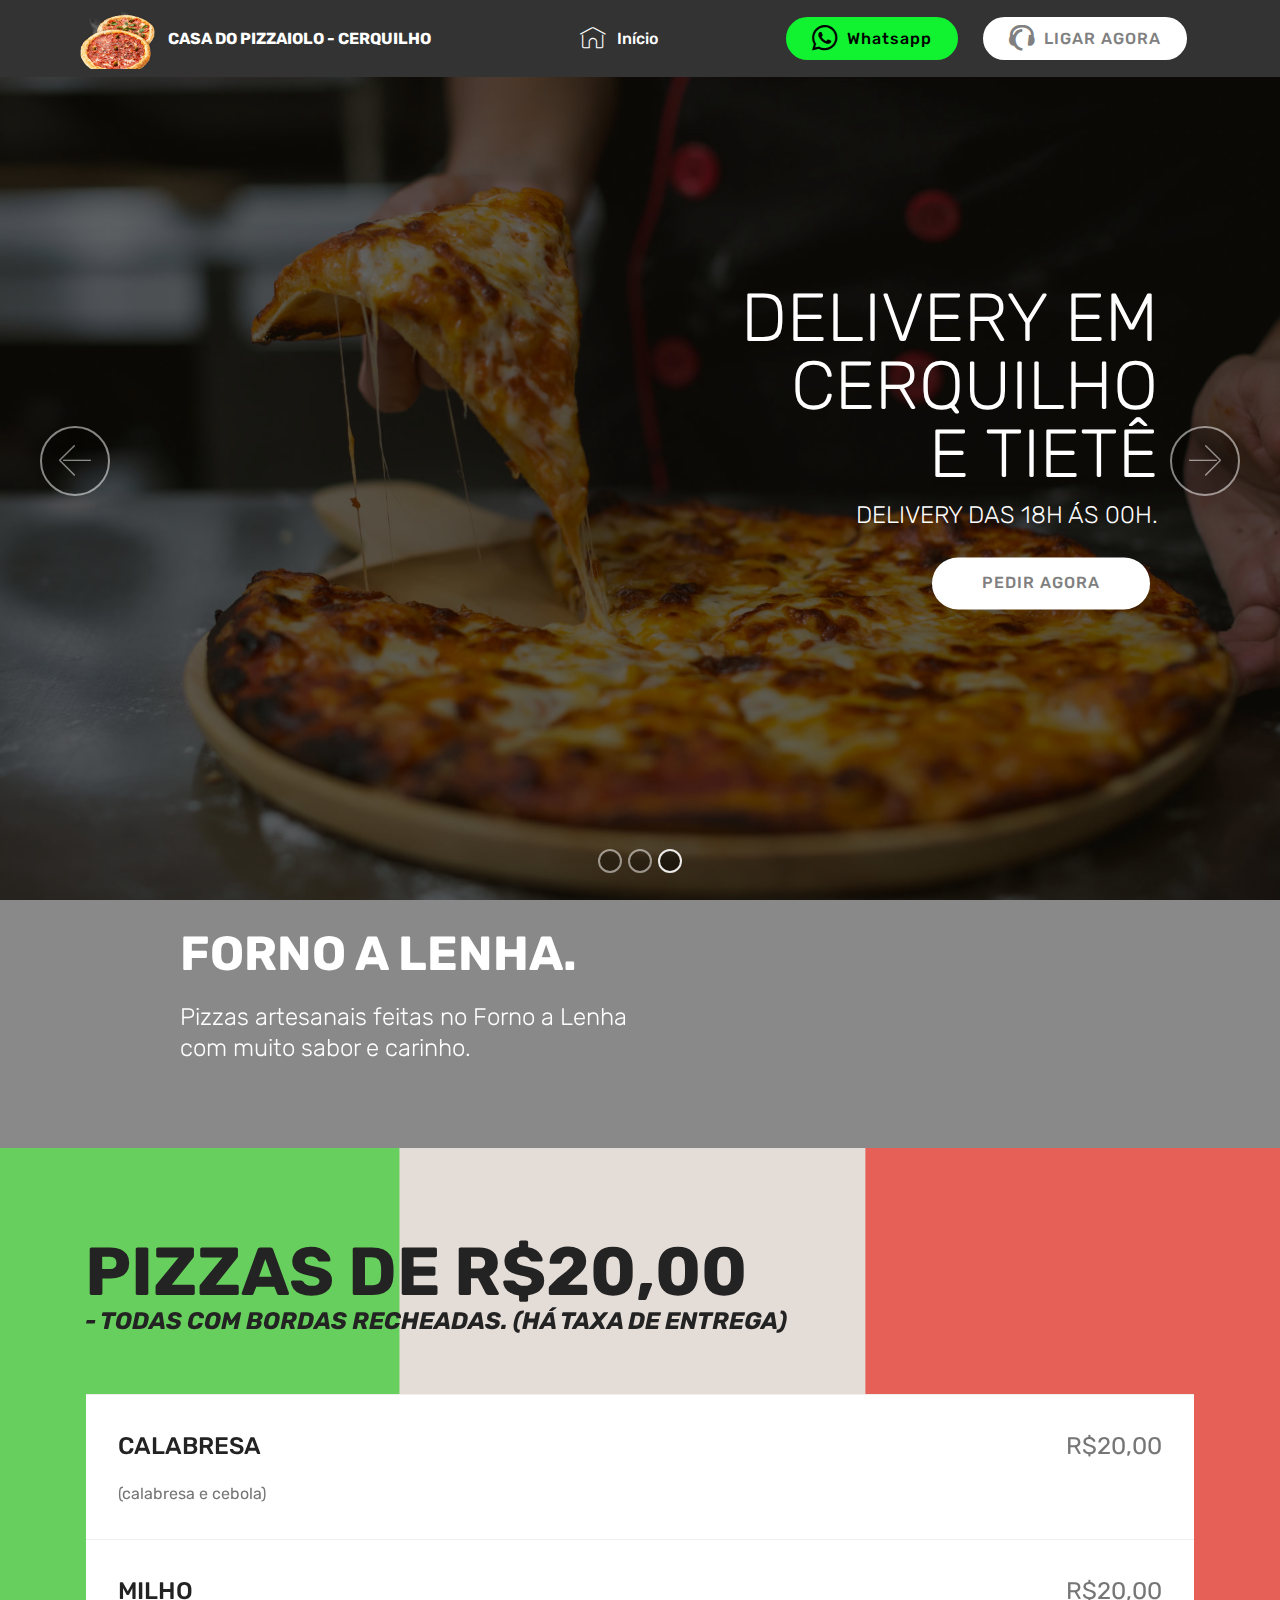
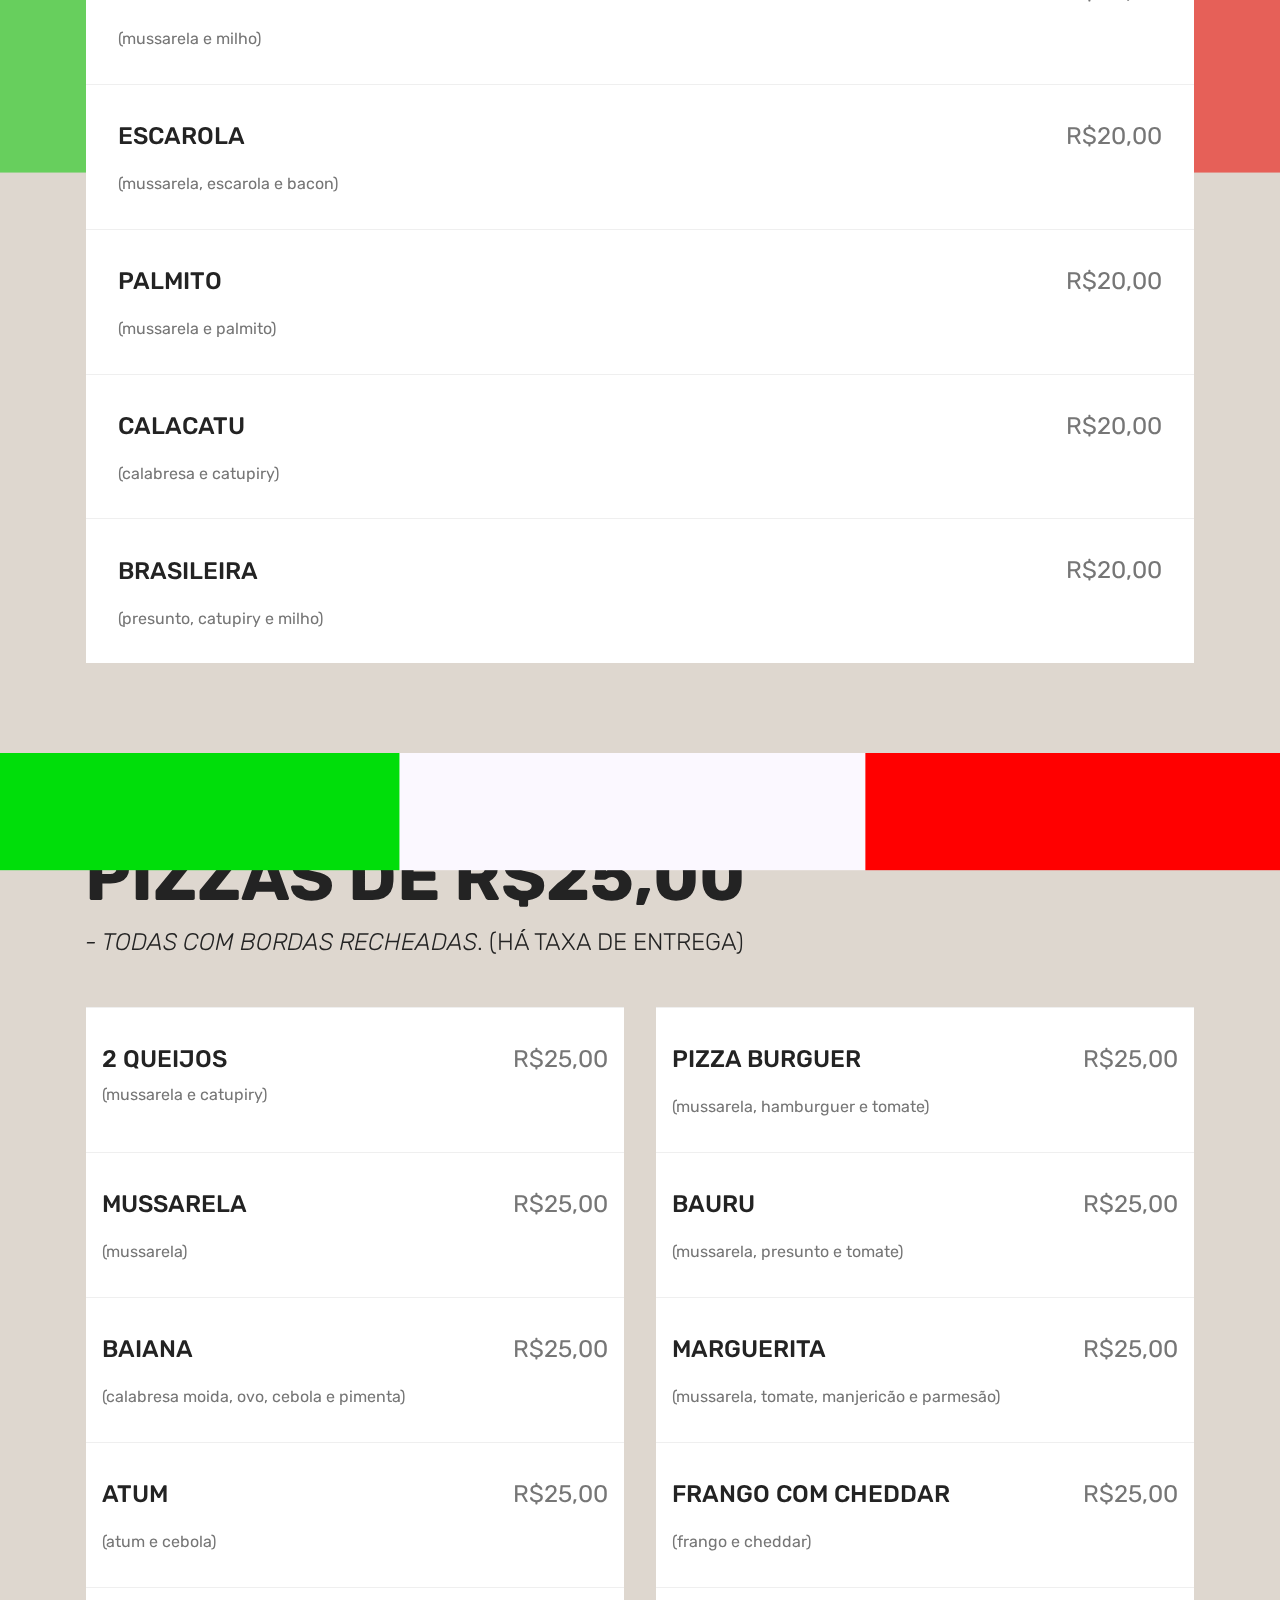
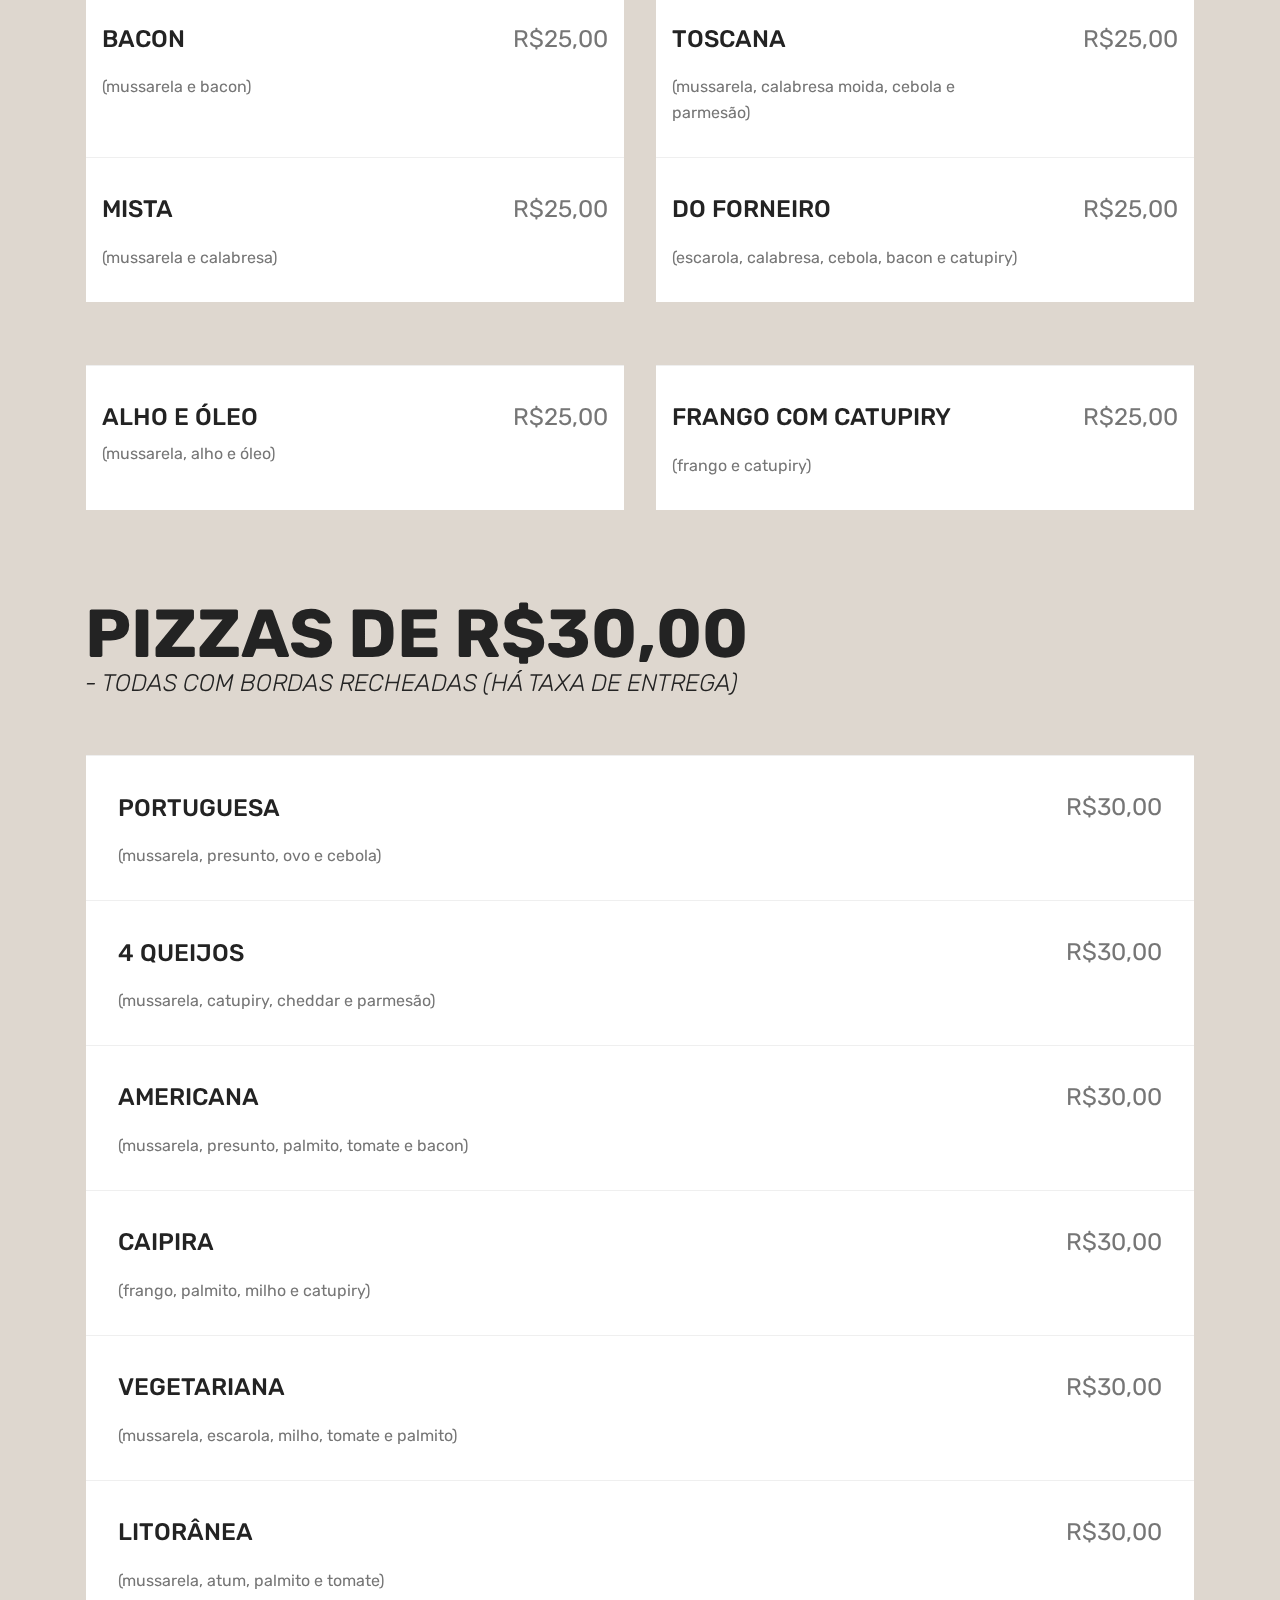
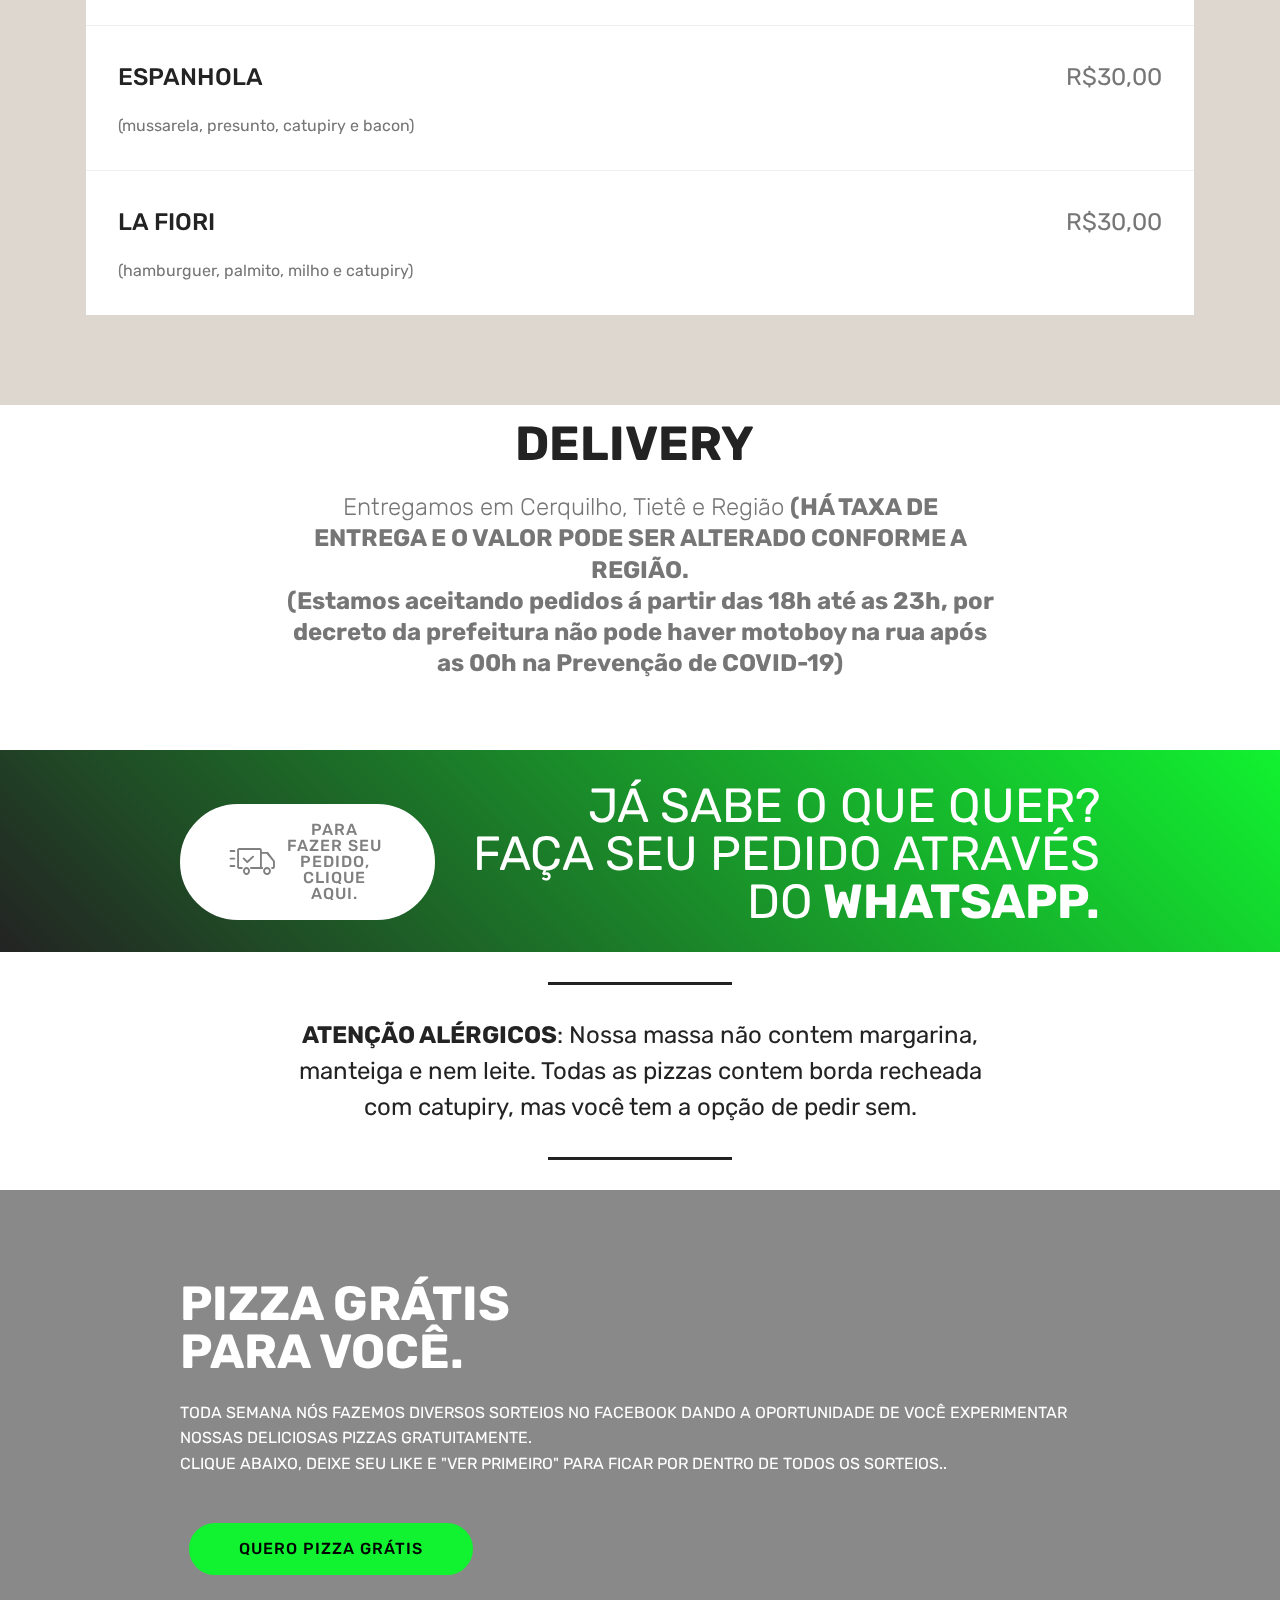
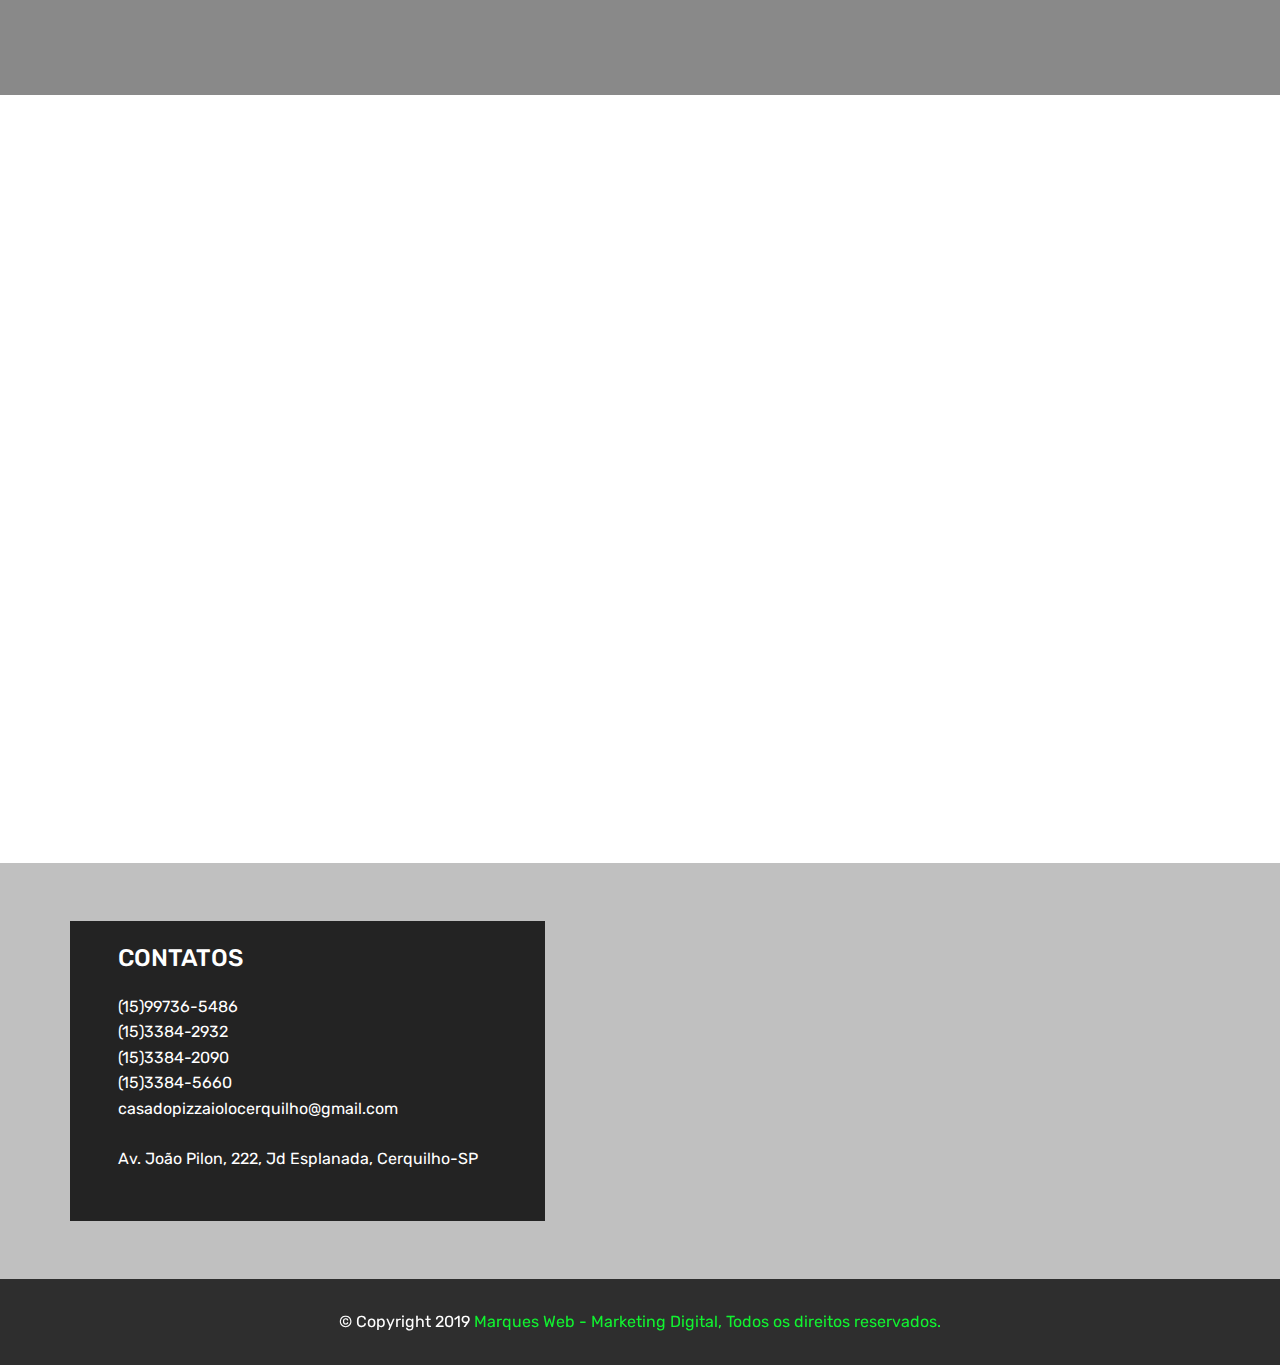
==== commit b94a8f92: "create github pages" ====
--- a/index.html
+++ b/index.html
@@ -71,11 +71,11 @@
     </nav>
 </section>
 
-<section class="engine"><a href="https://mobirise.info/n">simple web templates</a></section><section class="carousel slide cid-rUcZiA3sAM" data-interval="false" id="slider1-5">
-
-    
-
-    <div class="full-screen"><div class="mbr-slider slide carousel" data-keyboard="false" data-ride="carousel" data-interval="3000" data-pause="true"><ol class="carousel-indicators"><li data-app-prevent-settings="" data-target="#slider1-5" data-slide-to="0"></li><li data-app-prevent-settings="" data-target="#slider1-5" data-slide-to="1"></li><li data-app-prevent-settings="" data-target="#slider1-5" class=" active" data-slide-to="2"></li></ol><div class="carousel-inner" role="listbox"><div class="carousel-item slider-fullscreen-image" data-bg-video-slide="false" style="background-image: url(assets/images/csm-shutterstock-1060535249-90d28bb12d.jpg);"><div class="container container-slide"><div class="image_wrapper"><div class="mbr-overlay"></div><img src="assets/images/csm-shutterstock-1060535249-90d28bb12d.jpg" alt="" title=""><div class="carousel-caption justify-content-center"><div class="col-10 align-left"><h2 class="mbr-fonts-style display-1"><strong>CASA DO </strong><br><strong>PIZZAIOLO</strong></h2><p class="lead mbr-text mbr-fonts-style display-5">Pizzas de 8 pedaços e Bordas Recheadas.</p><div class="mbr-section-btn" buttons="0"><a class="btn display-4 btn-white" href="https://www.bitly.com/Quer0Pizza" target="_blank">FAZER PEDIDO</a> <a class="btn  btn-white-outline display-4" href="index.html#services5-c">VER SABORES</a></div></div></div></div></div></div><div class="carousel-item slider-fullscreen-image" data-bg-video-slide="false" style="background-image: url(assets/images/3277899.jpg);"><div class="container container-slide"><div class="image_wrapper"><div class="mbr-overlay"></div><img src="assets/images/3277899.jpg" alt="" title=""><div class="carousel-caption justify-content-center"><div class="col-10 align-left"><h2 class="mbr-fonts-style display-1">PIZZAS Á PARTIR <br>DE R$20,00</h2><p class="lead mbr-text mbr-fonts-style display-5">DELICIOSOS SABORES, PIZZAS DE 8 PEDAÇOS.</p><div class="mbr-section-btn" buttons="0"><a class="btn btn-primary display-4" href="https://www.bitly.com/Quer0Pizza" target="_blank">FAZER PEDIDO</a> </div></div></div></div></div></div><div class="carousel-item slider-fullscreen-image active" data-bg-video-slide="false" style="background-image: url(assets/images/17795.jpg);"><div class="container container-slide"><div class="image_wrapper"><div class="mbr-overlay" style="opacity: 0.6;"></div><img src="assets/images/17795.jpg" alt="" title=""><div class="carousel-caption justify-content-center"><div class="col-10 align-right"><h2 class="mbr-fonts-style display-1">DELIVERY EM<br> CERQUILHO <br>E TIETÊ</h2><p class="lead mbr-text mbr-fonts-style display-5">DELIVERY DAS 18H ÁS 00H.</p><div class="mbr-section-btn" buttons="0"><a class="btn display-4 btn-white" href="https://www.bitly.com/Quer0Pizza" target="_blank">PEDIR AGORA</a> </div></div></div></div></div></div></div><a data-app-prevent-settings="" class="carousel-control carousel-control-prev" role="button" data-slide="prev" href="#slider1-5"><span aria-hidden="true" class="mbri-left mbr-iconfont"></span><span class="sr-only">Previous</span></a><a data-app-prevent-settings="" class="carousel-control carousel-control-next" role="button" data-slide="next" href="#slider1-5"><span aria-hidden="true" class="mbri-right mbr-iconfont"></span><span class="sr-only">Next</span></a></div></div>
+<section class="engine"><a href="https://mobirise.info/j">website templates</a></section><section class="carousel slide cid-rUcZiA3sAM" data-interval="false" id="slider1-5">
+
+    
+
+    <div class="full-screen"><div class="mbr-slider slide carousel" data-keyboard="false" data-ride="carousel" data-interval="3000" data-pause="true"><ol class="carousel-indicators"><li data-app-prevent-settings="" data-target="#slider1-5" data-slide-to="0"></li><li data-app-prevent-settings="" data-target="#slider1-5" data-slide-to="1"></li><li data-app-prevent-settings="" data-target="#slider1-5" class=" active" data-slide-to="2"></li></ol><div class="carousel-inner" role="listbox"><div class="carousel-item slider-fullscreen-image" data-bg-video-slide="false" style="background-image: url(assets/images/csm-shutterstock-1060535249-90d28bb12d.jpg);"><div class="container container-slide"><div class="image_wrapper"><div class="mbr-overlay"></div><img src="assets/images/csm-shutterstock-1060535249-90d28bb12d.jpg" alt="" title=""><div class="carousel-caption justify-content-center"><div class="col-10 align-left"><h2 class="mbr-fonts-style display-1"><strong>CASA DO </strong><br><strong>PIZZAIOLO</strong></h2><p class="lead mbr-text mbr-fonts-style display-5">Pizzas de 8 pedaços e Bordas Recheadas.</p><div class="mbr-section-btn" buttons="0"><a class="btn display-4 btn-white" href="https://www.bitly.com/Quer0Pizza" target="_blank">FAZER PEDIDO</a> <a class="btn  btn-white-outline display-4" href="index.html#services5-c">VER SABORES</a></div></div></div></div></div></div><div class="carousel-item slider-fullscreen-image" data-bg-video-slide="false" style="background-image: url(assets/images/3277899-2000x1125.jpg);"><div class="container container-slide"><div class="image_wrapper"><div class="mbr-overlay"></div><img src="assets/images/3277899-2000x1125.jpg" alt="" title=""><div class="carousel-caption justify-content-center"><div class="col-10 align-left"><h2 class="mbr-fonts-style display-1">PIZZAS Á PARTIR <br>DE R$20,00</h2><p class="lead mbr-text mbr-fonts-style display-5">DELICIOSOS SABORES, PIZZAS DE 8 PEDAÇOS.</p><div class="mbr-section-btn" buttons="0"><a class="btn btn-primary display-4" href="https://www.bitly.com/Quer0Pizza" target="_blank">FAZER PEDIDO</a> </div></div></div></div></div></div><div class="carousel-item slider-fullscreen-image active" data-bg-video-slide="false" style="background-image: url(assets/images/17795-2000x1333.jpg);"><div class="container container-slide"><div class="image_wrapper"><div class="mbr-overlay" style="opacity: 0.6;"></div><img src="assets/images/17795-2000x1333.jpg" alt="" title=""><div class="carousel-caption justify-content-center"><div class="col-10 align-right"><h2 class="mbr-fonts-style display-1">DELIVERY EM<br> CERQUILHO <br>E TIETÊ</h2><p class="lead mbr-text mbr-fonts-style display-5">DELIVERY DAS 18H ÁS 00H.</p><div class="mbr-section-btn" buttons="0"><a class="btn display-4 btn-white" href="https://www.bitly.com/Quer0Pizza" target="_blank">PEDIR AGORA</a> </div></div></div></div></div></div></div><a data-app-prevent-settings="" class="carousel-control carousel-control-prev" role="button" data-slide="prev" href="#slider1-5"><span aria-hidden="true" class="mbri-left mbr-iconfont"></span><span class="sr-only">Previous</span></a><a data-app-prevent-settings="" class="carousel-control carousel-control-next" role="button" data-slide="next" href="#slider1-5"><span aria-hidden="true" class="mbri-right mbr-iconfont"></span><span class="sr-only">Next</span></a></div></div>
 
 </section>
 
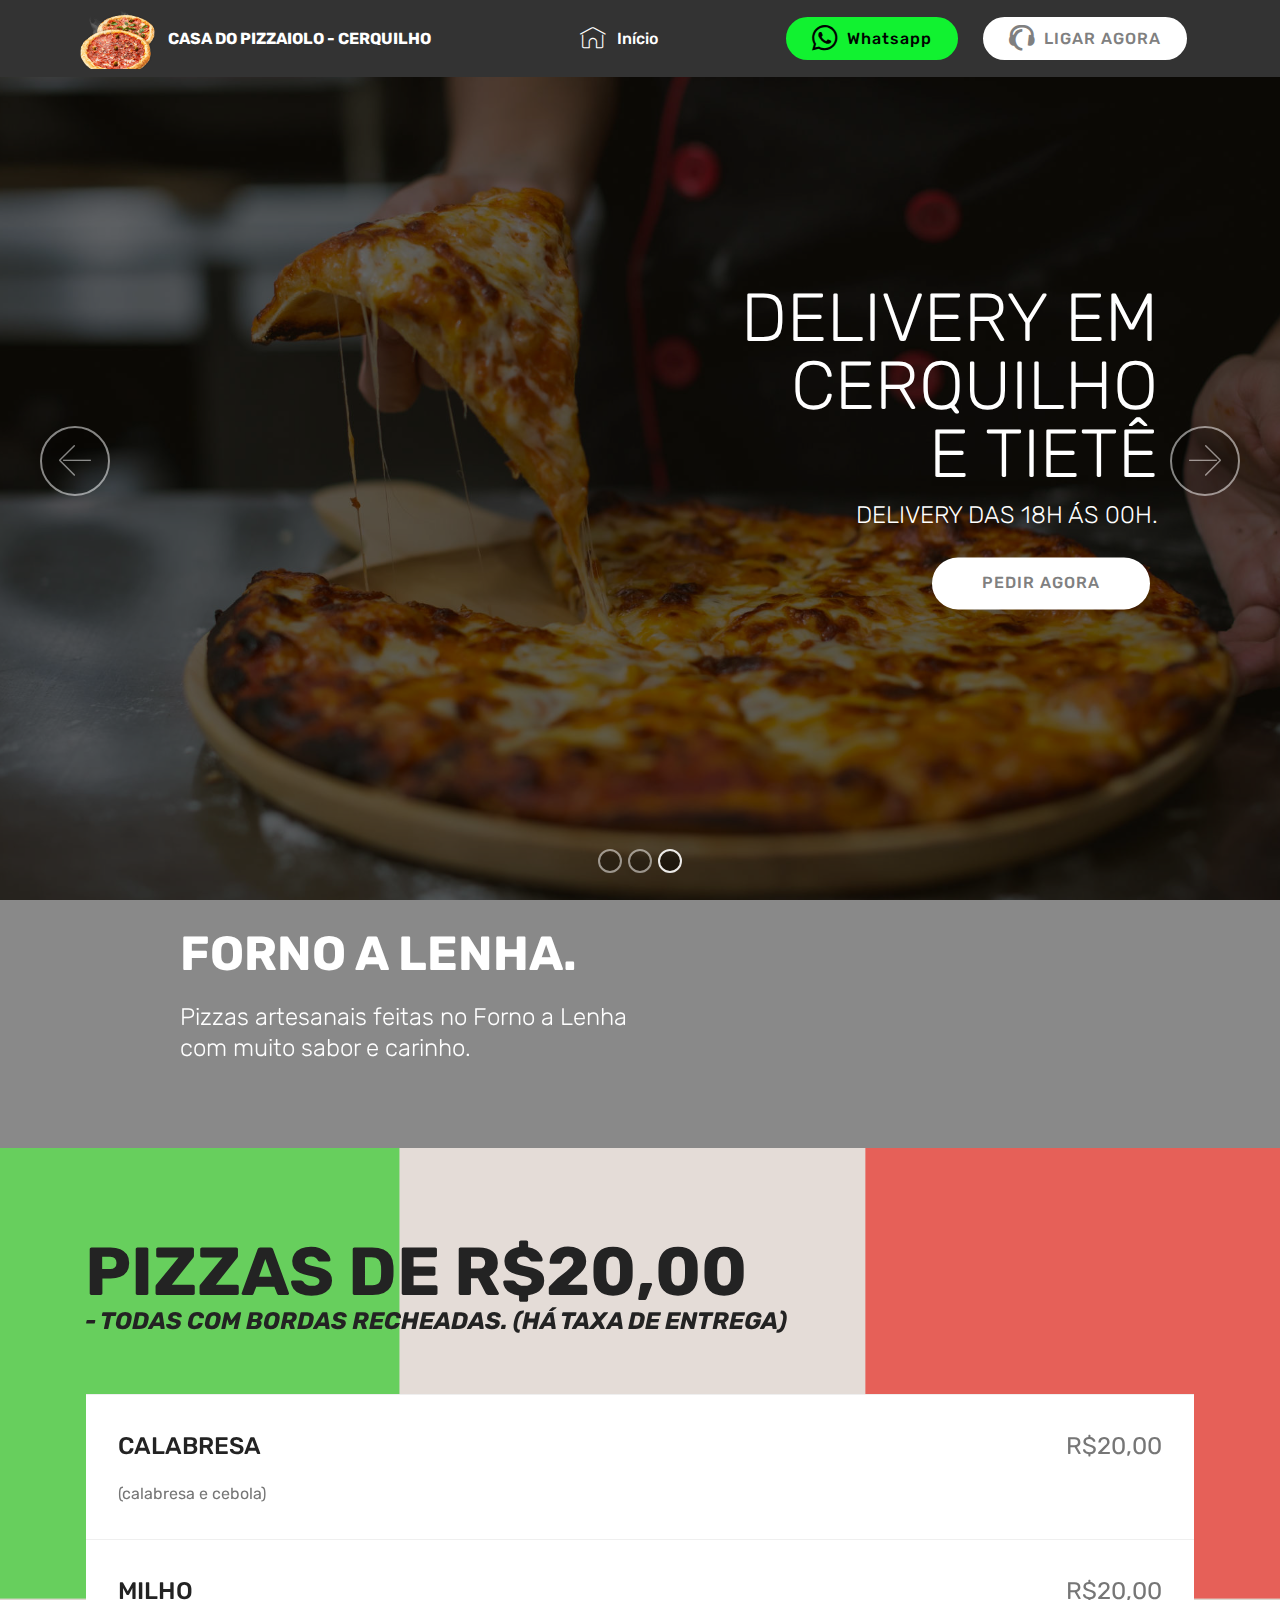
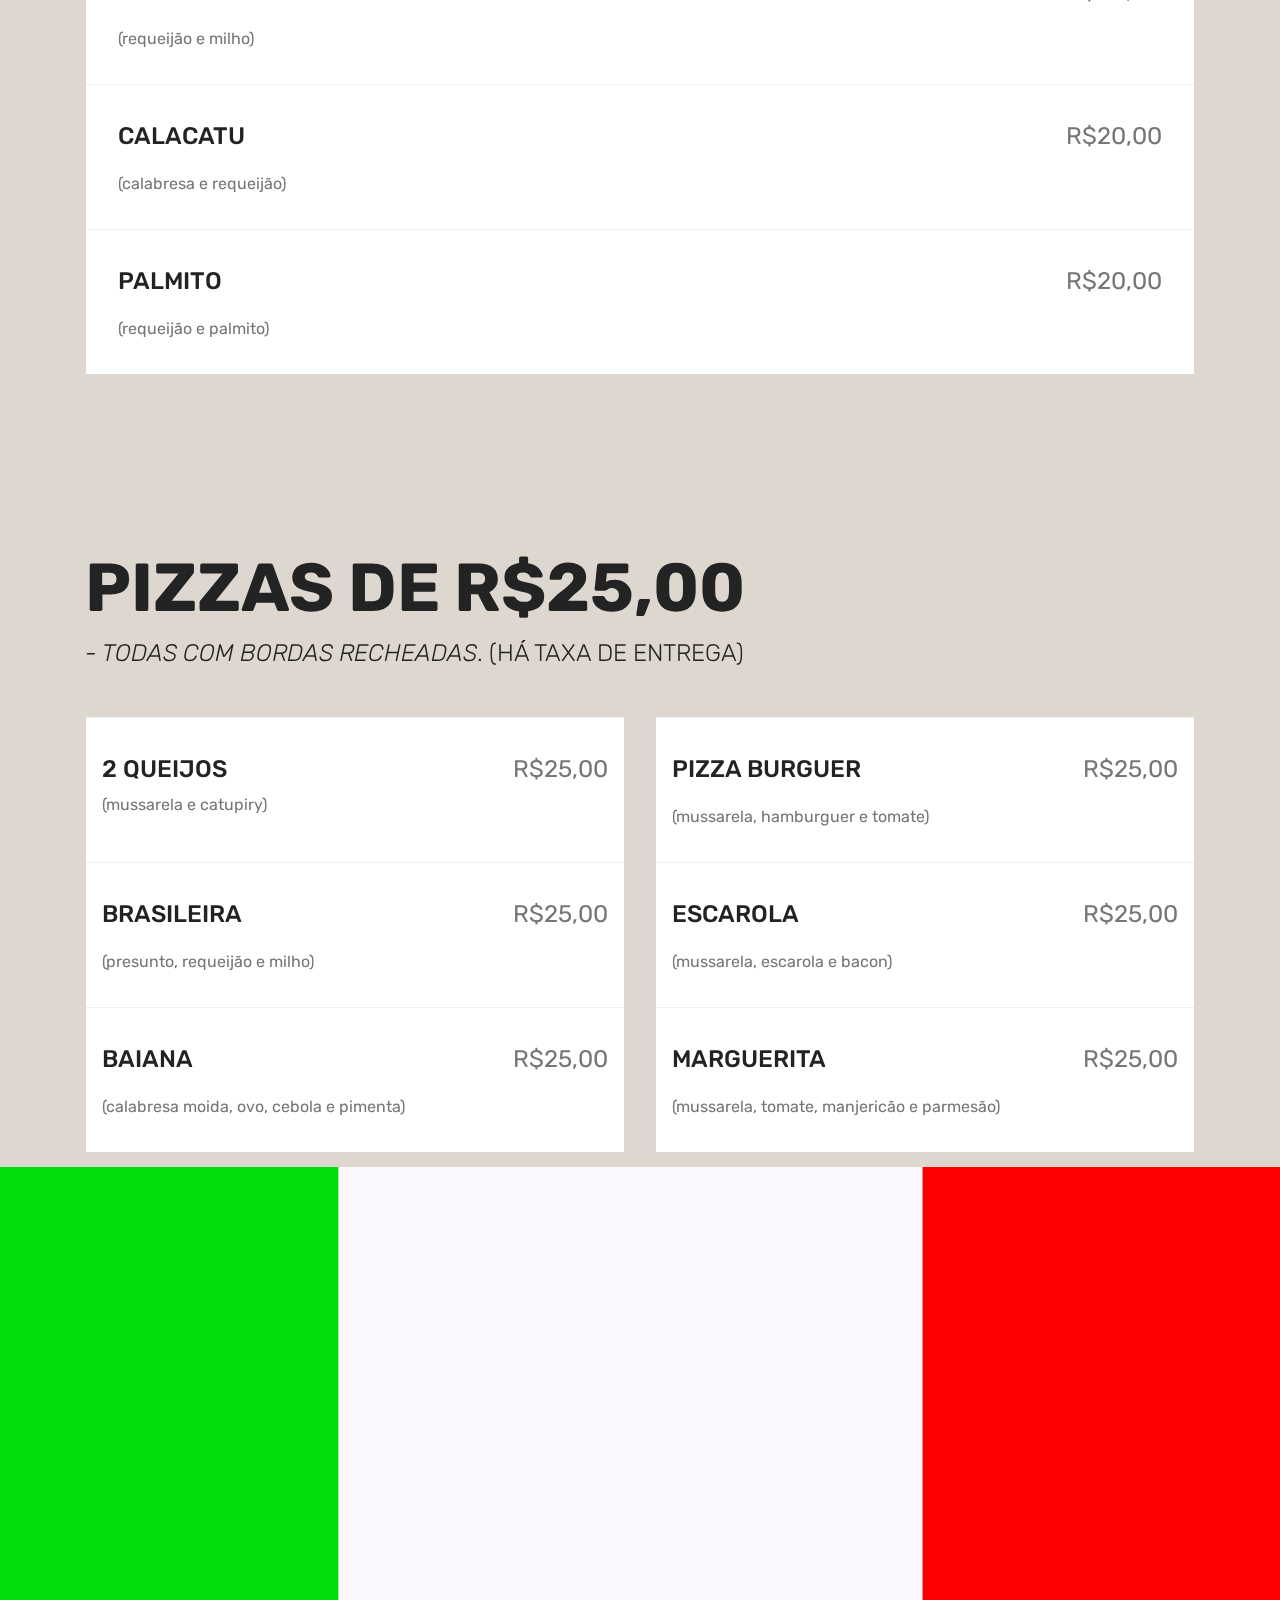
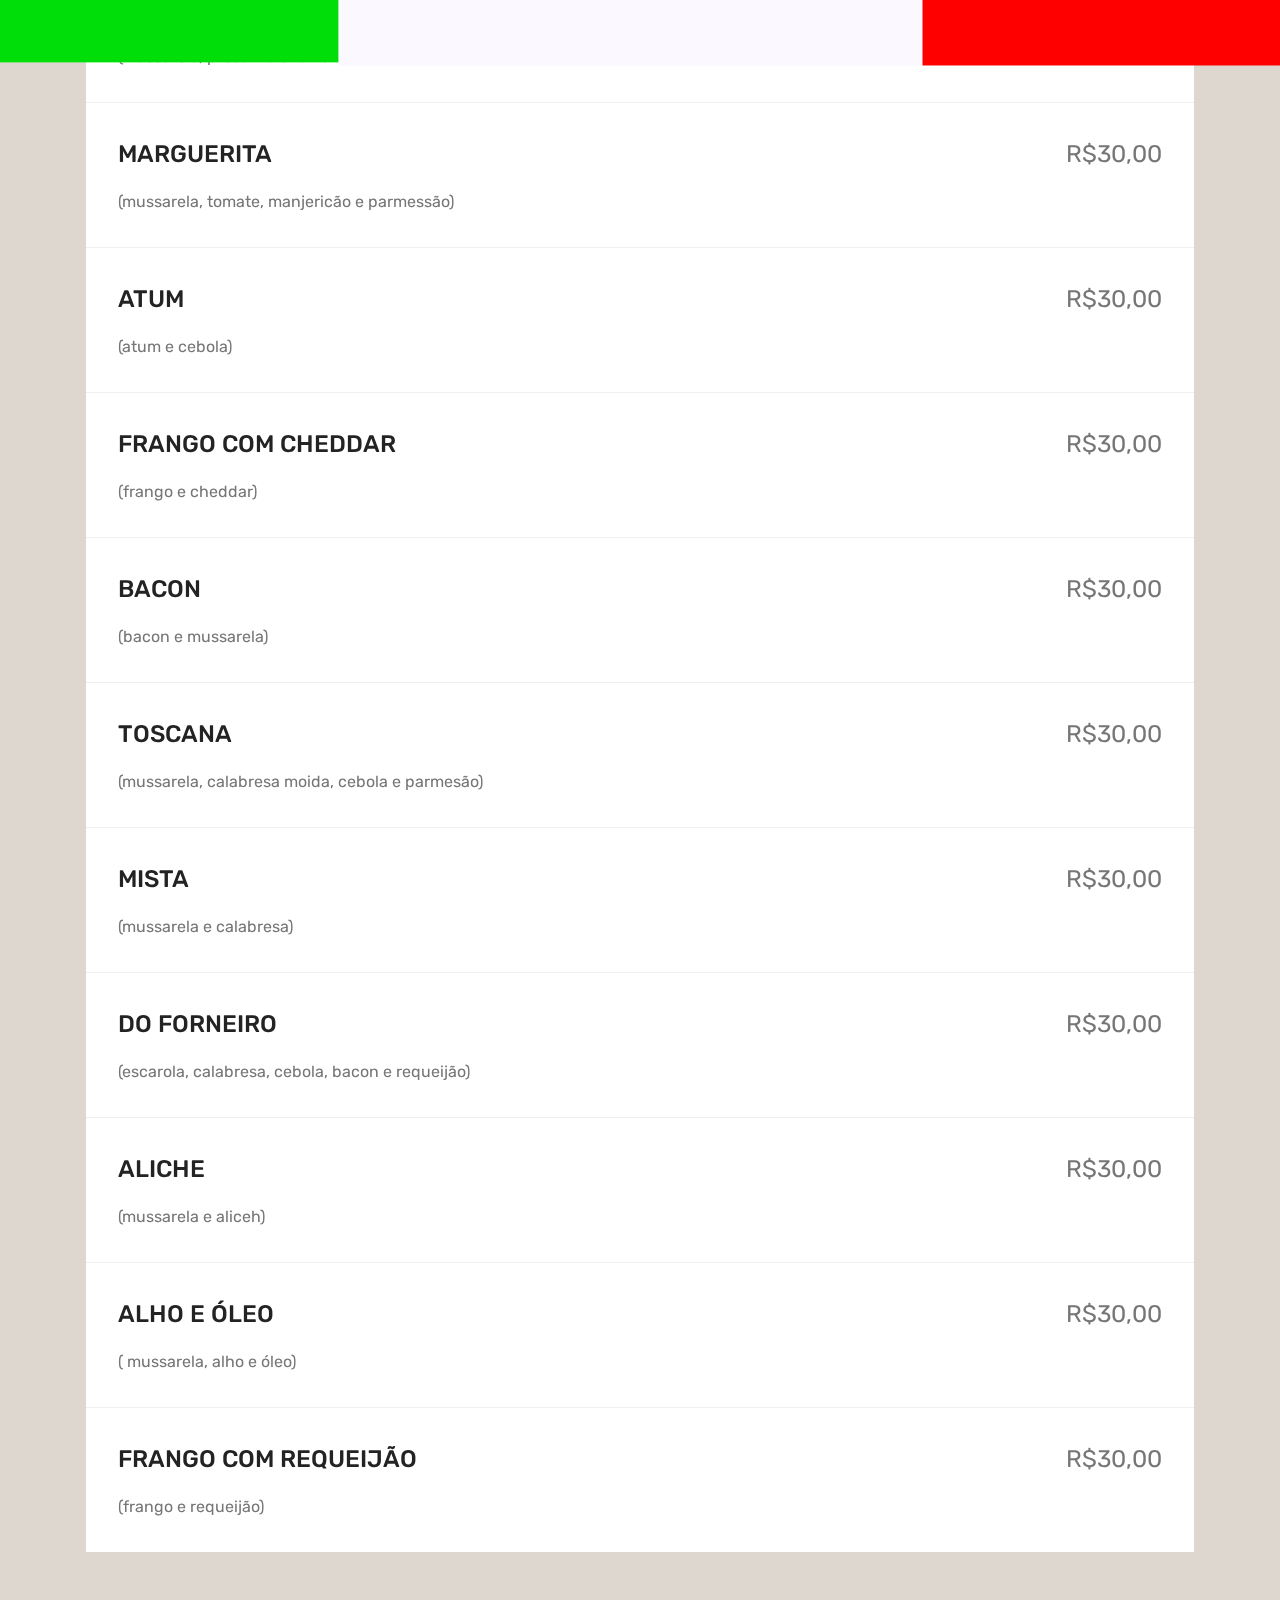
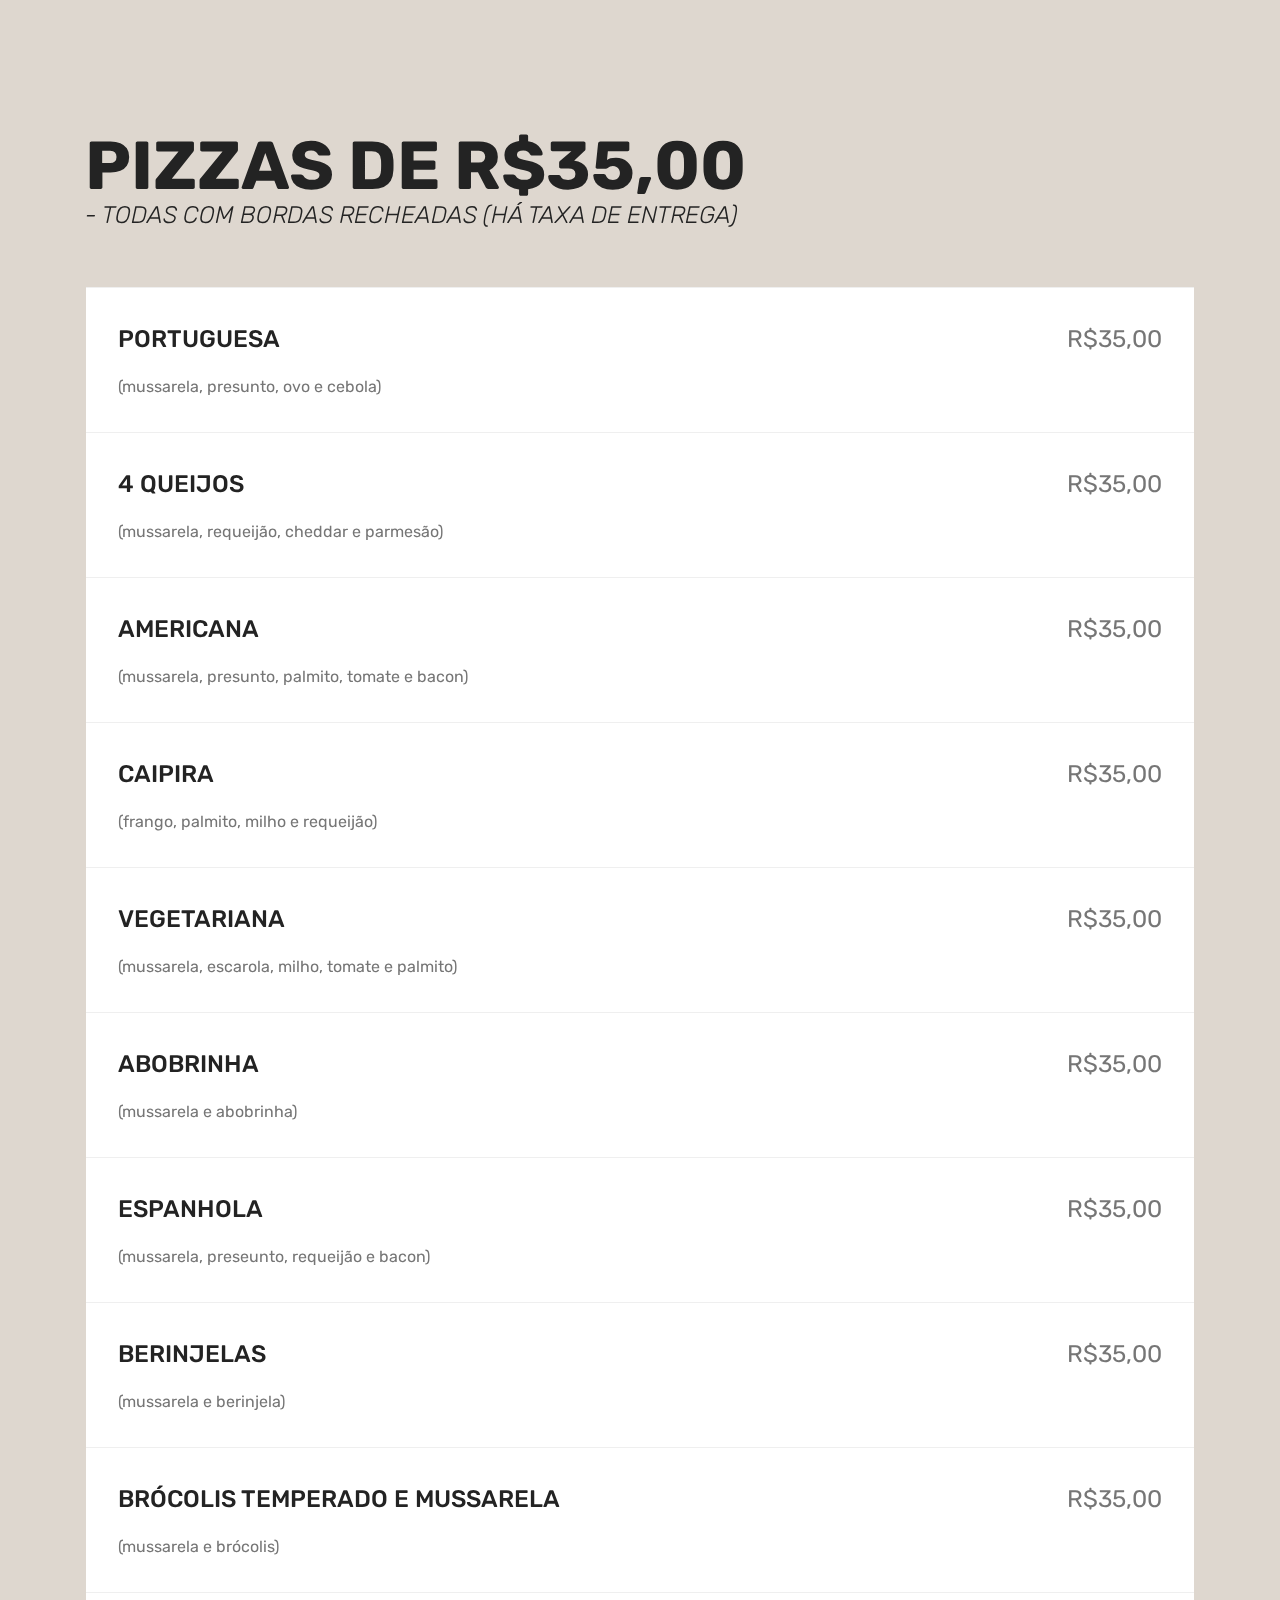
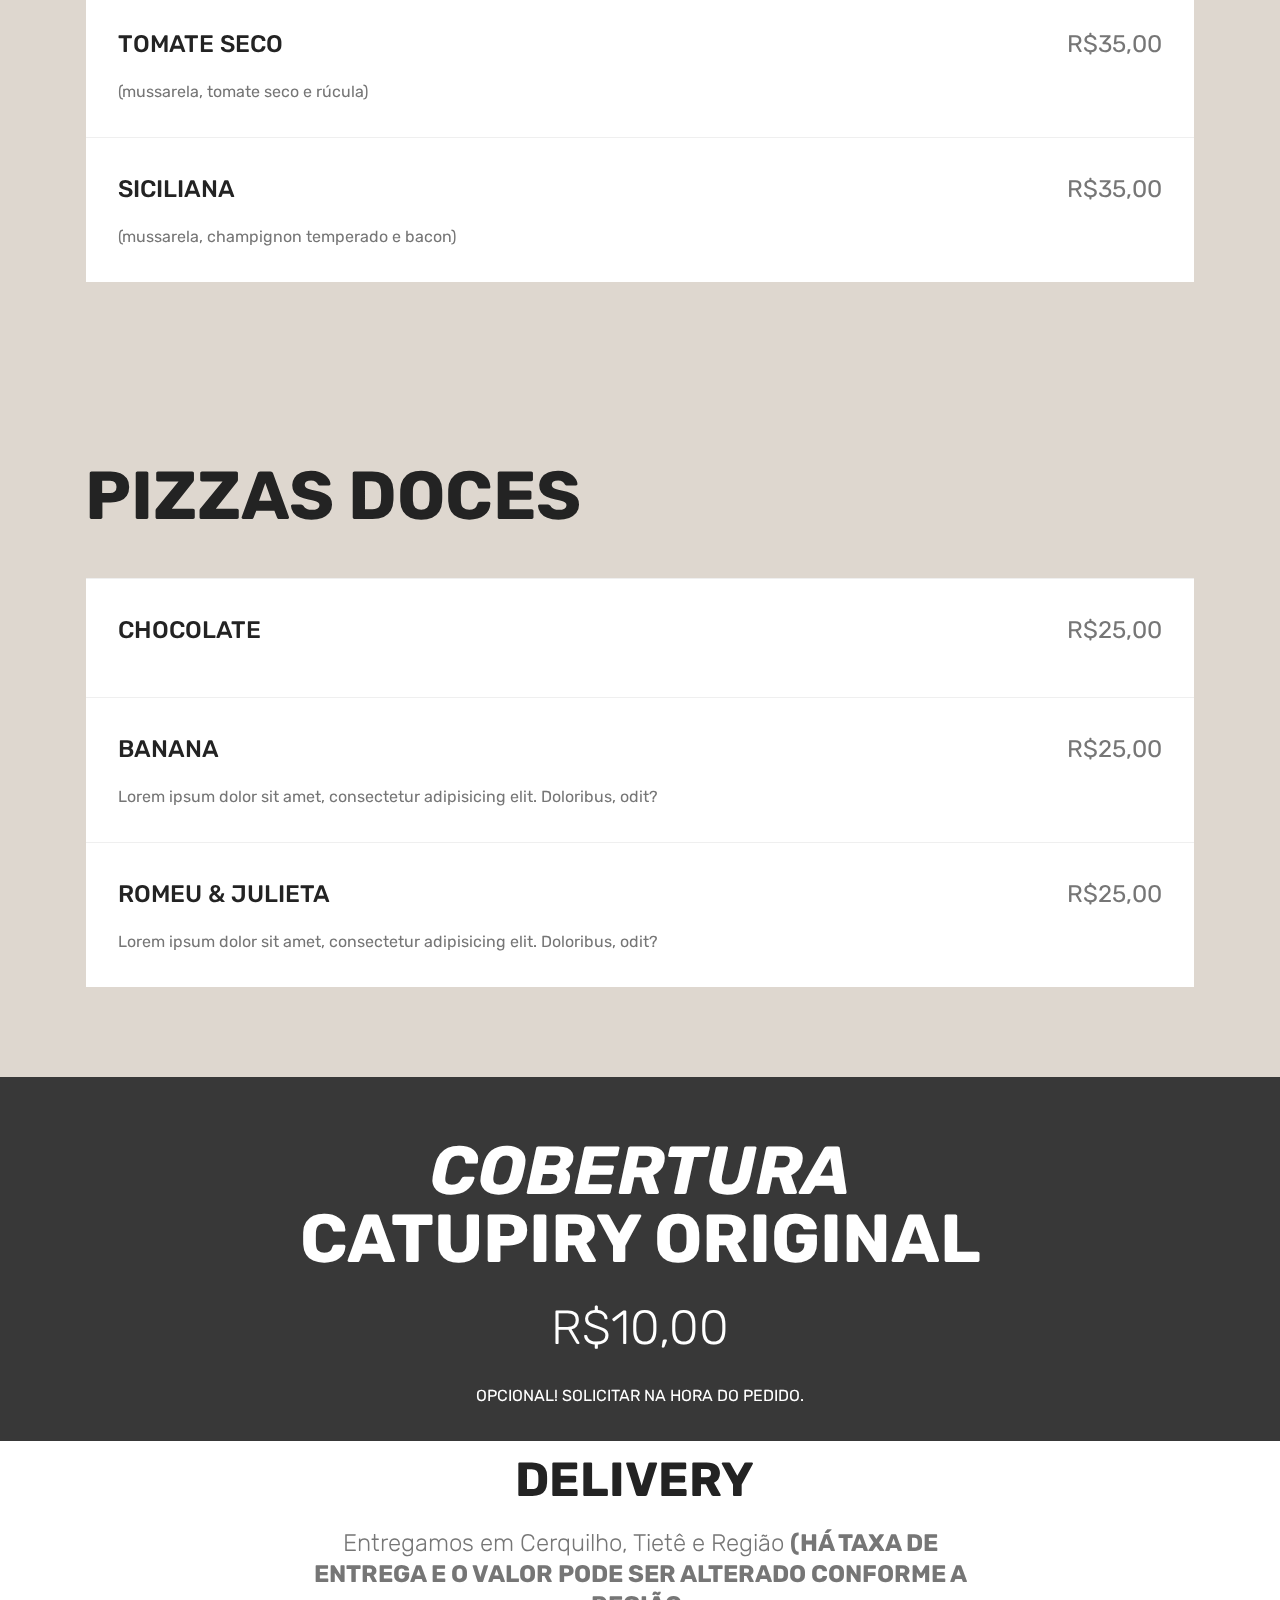
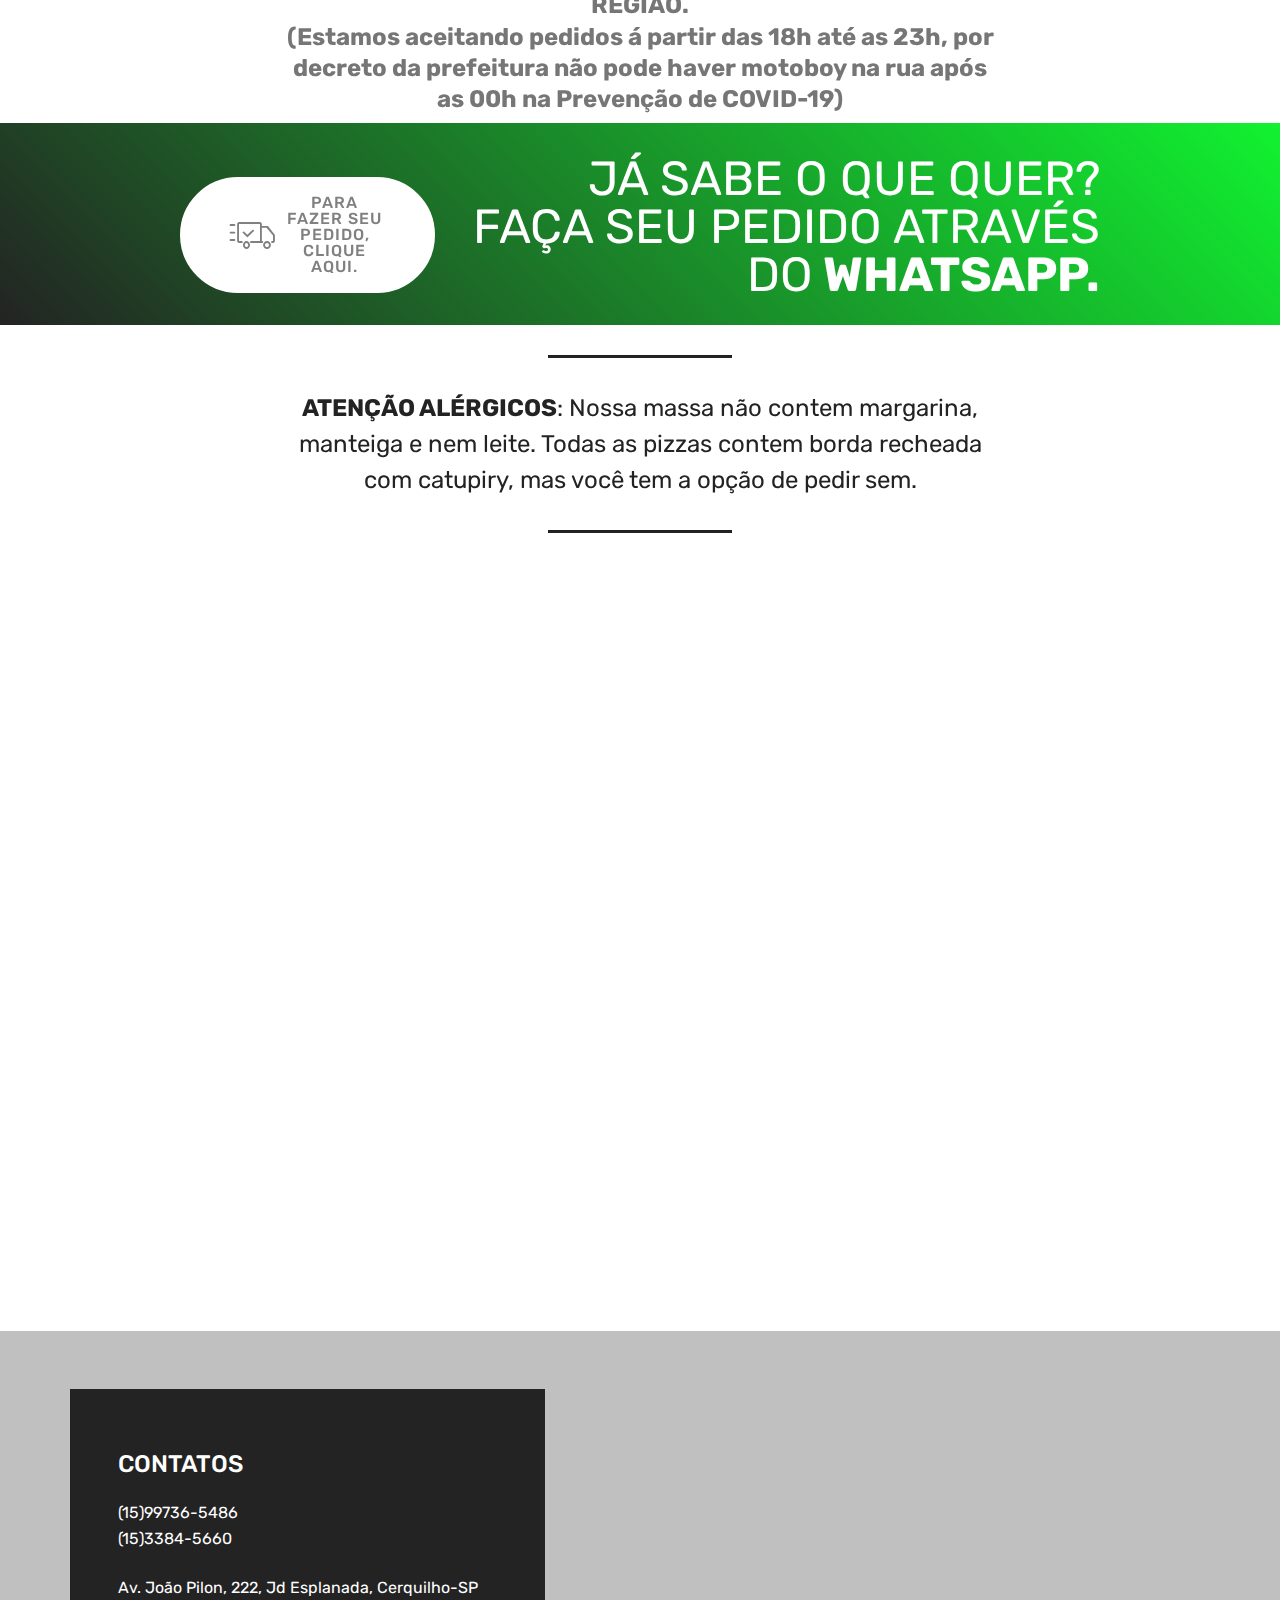
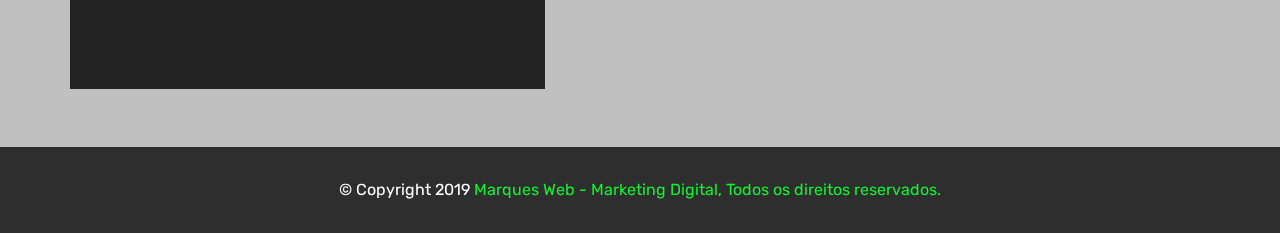
==== commit f042fb08: "create github pages" ====
--- a/index.html
+++ b/index.html
@@ -71,11 +71,11 @@
     </nav>
 </section>
 
-<section class="engine"><a href="https://mobirise.info/j">website templates</a></section><section class="carousel slide cid-rUcZiA3sAM" data-interval="false" id="slider1-5">
-
-    
-
-    <div class="full-screen"><div class="mbr-slider slide carousel" data-keyboard="false" data-ride="carousel" data-interval="3000" data-pause="true"><ol class="carousel-indicators"><li data-app-prevent-settings="" data-target="#slider1-5" data-slide-to="0"></li><li data-app-prevent-settings="" data-target="#slider1-5" data-slide-to="1"></li><li data-app-prevent-settings="" data-target="#slider1-5" class=" active" data-slide-to="2"></li></ol><div class="carousel-inner" role="listbox"><div class="carousel-item slider-fullscreen-image" data-bg-video-slide="false" style="background-image: url(assets/images/csm-shutterstock-1060535249-90d28bb12d.jpg);"><div class="container container-slide"><div class="image_wrapper"><div class="mbr-overlay"></div><img src="assets/images/csm-shutterstock-1060535249-90d28bb12d.jpg" alt="" title=""><div class="carousel-caption justify-content-center"><div class="col-10 align-left"><h2 class="mbr-fonts-style display-1"><strong>CASA DO </strong><br><strong>PIZZAIOLO</strong></h2><p class="lead mbr-text mbr-fonts-style display-5">Pizzas de 8 pedaços e Bordas Recheadas.</p><div class="mbr-section-btn" buttons="0"><a class="btn display-4 btn-white" href="https://www.bitly.com/Quer0Pizza" target="_blank">FAZER PEDIDO</a> <a class="btn  btn-white-outline display-4" href="index.html#services5-c">VER SABORES</a></div></div></div></div></div></div><div class="carousel-item slider-fullscreen-image" data-bg-video-slide="false" style="background-image: url(assets/images/3277899-2000x1125.jpg);"><div class="container container-slide"><div class="image_wrapper"><div class="mbr-overlay"></div><img src="assets/images/3277899-2000x1125.jpg" alt="" title=""><div class="carousel-caption justify-content-center"><div class="col-10 align-left"><h2 class="mbr-fonts-style display-1">PIZZAS Á PARTIR <br>DE R$20,00</h2><p class="lead mbr-text mbr-fonts-style display-5">DELICIOSOS SABORES, PIZZAS DE 8 PEDAÇOS.</p><div class="mbr-section-btn" buttons="0"><a class="btn btn-primary display-4" href="https://www.bitly.com/Quer0Pizza" target="_blank">FAZER PEDIDO</a> </div></div></div></div></div></div><div class="carousel-item slider-fullscreen-image active" data-bg-video-slide="false" style="background-image: url(assets/images/17795-2000x1333.jpg);"><div class="container container-slide"><div class="image_wrapper"><div class="mbr-overlay" style="opacity: 0.6;"></div><img src="assets/images/17795-2000x1333.jpg" alt="" title=""><div class="carousel-caption justify-content-center"><div class="col-10 align-right"><h2 class="mbr-fonts-style display-1">DELIVERY EM<br> CERQUILHO <br>E TIETÊ</h2><p class="lead mbr-text mbr-fonts-style display-5">DELIVERY DAS 18H ÁS 00H.</p><div class="mbr-section-btn" buttons="0"><a class="btn display-4 btn-white" href="https://www.bitly.com/Quer0Pizza" target="_blank">PEDIR AGORA</a> </div></div></div></div></div></div></div><a data-app-prevent-settings="" class="carousel-control carousel-control-prev" role="button" data-slide="prev" href="#slider1-5"><span aria-hidden="true" class="mbri-left mbr-iconfont"></span><span class="sr-only">Previous</span></a><a data-app-prevent-settings="" class="carousel-control carousel-control-next" role="button" data-slide="next" href="#slider1-5"><span aria-hidden="true" class="mbri-right mbr-iconfont"></span><span class="sr-only">Next</span></a></div></div>
+<section class="engine"><a href="https://mobirise.info/g">how to build your own website</a></section><section class="carousel slide cid-rUcZiA3sAM" data-interval="false" id="slider1-5">
+
+    
+
+    <div class="full-screen"><div class="mbr-slider slide carousel" data-keyboard="false" data-ride="carousel" data-interval="4000" data-pause="hover"><ol class="carousel-indicators"><li data-app-prevent-settings="" data-target="#slider1-5" data-slide-to="0"></li><li data-app-prevent-settings="" data-target="#slider1-5" data-slide-to="1"></li><li data-app-prevent-settings="" data-target="#slider1-5" class=" active" data-slide-to="2"></li></ol><div class="carousel-inner" role="listbox"><div class="carousel-item slider-fullscreen-image" data-bg-video-slide="false" style="background-image: url(assets/images/csm-shutterstock-1060535249-90d28bb12d.jpg);"><div class="container container-slide"><div class="image_wrapper"><div class="mbr-overlay"></div><img src="assets/images/csm-shutterstock-1060535249-90d28bb12d.jpg" alt="" title=""><div class="carousel-caption justify-content-center"><div class="col-10 align-left"><h2 class="mbr-fonts-style display-1"><strong>CASA DO </strong><br><strong>PIZZAIOLO</strong></h2><p class="lead mbr-text mbr-fonts-style display-5">Pizzas de 8 pedaços e Bordas Recheadas.</p><div class="mbr-section-btn" buttons="0"><a class="btn display-4 btn-white" href="https://www.bitly.com/Quer0Pizza" target="_blank">FAZER PEDIDO</a> <a class="btn  btn-white-outline display-4" href="index.html#services5-c">VER SABORES</a></div></div></div></div></div></div><div class="carousel-item slider-fullscreen-image" data-bg-video-slide="false" style="background-image: url(assets/images/3277899-2000x1125.jpg);"><div class="container container-slide"><div class="image_wrapper"><div class="mbr-overlay"></div><img src="assets/images/3277899-2000x1125.jpg" alt="" title=""><div class="carousel-caption justify-content-center"><div class="col-10 align-left"><h2 class="mbr-fonts-style display-1">PIZZAS Á PARTIR <br>DE R$20,00</h2><p class="lead mbr-text mbr-fonts-style display-5">DELICIOSOS SABORES, PIZZAS DE 8 PEDAÇOS.</p><div class="mbr-section-btn" buttons="0"><a class="btn btn-primary display-4" href="https://www.bitly.com/Quer0Pizza" target="_blank">FAZER PEDIDO</a> </div></div></div></div></div></div><div class="carousel-item slider-fullscreen-image active" data-bg-video-slide="false" style="background-image: url(assets/images/17795-2000x1333.jpg);"><div class="container container-slide"><div class="image_wrapper"><div class="mbr-overlay" style="opacity: 0.6;"></div><img src="assets/images/17795-2000x1333.jpg" alt="" title=""><div class="carousel-caption justify-content-center"><div class="col-10 align-right"><h2 class="mbr-fonts-style display-1">DELIVERY EM<br> CERQUILHO <br>E TIETÊ</h2><p class="lead mbr-text mbr-fonts-style display-5">DELIVERY DAS 18H ÁS 00H.</p><div class="mbr-section-btn" buttons="0"><a class="btn display-4 btn-white" href="https://www.bitly.com/Quer0Pizza" target="_blank">PEDIR AGORA</a> </div></div></div></div></div></div></div><a data-app-prevent-settings="" class="carousel-control carousel-control-prev" role="button" data-slide="prev" href="#slider1-5"><span aria-hidden="true" class="mbri-left mbr-iconfont"></span><span class="sr-only">Previous</span></a><a data-app-prevent-settings="" class="carousel-control carousel-control-next" role="button" data-slide="next" href="#slider1-5"><span aria-hidden="true" class="mbri-right mbr-iconfont"></span><span class="sr-only">Next</span></a></div></div>
 
 </section>
 
@@ -141,7 +141,7 @@
                             </p>
                         </div>
                         <div class="bottom-line">
-                            <p class="mbr-text mbr-fonts-style m-0 b-descr display-7">(mussarela e milho)</p>
+                            <p class="mbr-text mbr-fonts-style m-0 b-descr display-7">(requeijão e milho)</p>
                         </div>
                     </div>
                 </div>
@@ -151,14 +151,13 @@
                 <div class="card-wrapper media-container-row media-container-row">
                     <div class="card-box">
                         <div class="top-line pb-3">
-                            <h4 class="card-title mbr-fonts-style display-5">
-                                ESCAROLA</h4>
+                            <h4 class="card-title mbr-fonts-style display-5">CALACATU</h4>
                             <p class="mbr-text cost mbr-fonts-style m-0 display-5">
                                 R$20,00
                             </p>
                         </div>
                         <div class="bottom-line">
-                            <p class="mbr-text mbr-fonts-style m-0 b-descr display-7">(mussarela, escarola e bacon)</p>
+                            <p class="mbr-text mbr-fonts-style m-0 b-descr display-7">(calabresa e requeijão)</p>
                         </div>
                     </div>
                 </div>
@@ -175,46 +174,15 @@
                             </p>
                         </div>
                         <div class="bottom-line">
-                            <p class="mbr-text mbr-fonts-style m-0 b-descr display-7">(mussarela e palmito)</p>
+                            <p class="mbr-text mbr-fonts-style m-0 b-descr display-7">(requeijão e palmito)</p>
                         </div>
                     </div>
                 </div>
             </div>
             <!--Card-5-->
-            <div class="card px-3 col-12">
-                <div class="card-wrapper media-container-row media-container-row">
-                    <div class="card-box">
-                        <div class="top-line pb-3">
-                            <h4 class="card-title mbr-fonts-style display-5">
-                                CALACATU</h4>
-                            <p class="mbr-text cost mbr-fonts-style m-0 display-5">
-                                R$20,00
-                            </p>
-                        </div>
-                        <div class="bottom-line">
-                            <p class="mbr-text mbr-fonts-style m-0 b-descr display-7">
-                                (calabresa e catupiry)</p>
-                        </div>
-                    </div>
-                </div>
-            </div>
+            
             <!--Card-6-->
-            <div class="card px-3 col-12">
-                <div class="card-wrapper media-container-row media-container-row">
-                    <div class="card-box">
-                        <div class="top-line pb-3">
-                            <h4 class="card-title mbr-fonts-style display-5">BRASILEIRA</h4>
-                            <p class="mbr-text cost mbr-fonts-style m-0 display-5">
-                                R$20,00
-                            </p>
-                        </div>
-                        <div class="bottom-line">
-                            <p class="mbr-text mbr-fonts-style m-0 b-descr display-7">
-                                (presunto, catupiry e milho)&nbsp;</p>
-                        </div>
-                    </div>
-                </div>
-            </div>
+            
             <!--Card-7-->
             
             <!--Card-8-->
@@ -286,14 +254,14 @@
                 <div class="card-wrapper media-container-row media-container-row">
                     <div class="card-box">
                         <div class="top-line pb-3">
-                            <h4 class="card-title mbr-fonts-style display-5">MUSSARELA</h4>
+                            <h4 class="card-title mbr-fonts-style display-5">BRASILEIRA</h4>
                             <p class="mbr-text card-title cost mbr-fonts-style m-0 display-5">
                                 R$25,00
                             </p>
                         </div>
                         <div class="bottom-line">
                             <p class="mbr-text mbr-fonts-style display-7">
-                                (mussarela)</p>
+                                (presunto, requeijão e milho)</p>
                         </div>
                     </div>
                 </div>
@@ -303,15 +271,14 @@
                 <div class="card-wrapper media-container-row media-container-row">
                     <div class="card-box">
                         <div class="top-line pb-3">
-                            <h4 class="card-title mbr-fonts-style display-5">
-                                BAURU</h4>
+                            <h4 class="card-title mbr-fonts-style display-5">ESCAROLA</h4>
                             <p class="mbr-text card-title cost mbr-fonts-style m-0 display-5">
                                 R$25,00
                             </p>
                         </div>
                         <div class="bottom-line">
                             <p class="mbr-text mbr-fonts-style display-7">
-                                (mussarela, presunto e tomate)&nbsp;</p>
+                                (mussarela, escarola e bacon)&nbsp;</p>
                         </div>
                     </div>
                 </div>
@@ -351,189 +318,22 @@
                 </div>
             </div>
             <!--Card-7-->
-            <div class="card px-3 col-12 col-md-6">
-                <div class="card-wrapper media-container-row media-container-row">
-                    <div class="card-box">
-                        <div class="top-line pb-3">
-                            <h4 class="card-title mbr-fonts-style display-5">
-                                ATUM</h4>
-                            <p class="mbr-text card-title cost mbr-fonts-style m-0 display-5">
-                                R$25,00
-                            </p>
-                        </div>
-                        <div class="bottom-line">
-                            <p class="mbr-text mbr-fonts-style display-7">
-                                (atum e cebola)</p>
-                        </div>
-                    </div>
-                </div>
-            </div>
+            
             <!--Card-8-->
-            <div class="card px-3 col-12 col-md-6">
-                <div class="card-wrapper media-container-row media-container-row">
-                    <div class="card-box">
-                        <div class="top-line pb-3">
-                            <h4 class="card-title mbr-fonts-style display-5">
-                                FRANGO COM CHEDDAR</h4>
-                            <p class="mbr-text card-title cost mbr-fonts-style m-0 display-5">
-                                R$25,00
-                            </p>
-                        </div>
-                        <div class="bottom-line">
-                            <p class="mbr-text mbr-fonts-style display-7">(frango e cheddar)</p>
-                        </div>
-                    </div>
-                </div>
-            </div>
+            
             <!--Card-9-->
-            <div class="card px-3 col-12 col-md-6">
-                <div class="card-wrapper media-container-row media-container-row">
-                    <div class="card-box">
-                        <div class="top-line pb-3">
-                            <h4 class="card-title mbr-fonts-style display-5">
-                                BACON</h4>
-                            <p class="mbr-text card-title cost mbr-fonts-style m-0 display-5">
-                                R$25,00
-                            </p>
-                        </div>
-                        <div class="bottom-line">
-                            <p class="mbr-text mbr-fonts-style display-7">
-                                (mussarela e bacon)</p>
-                        </div>
-                    </div>
-                </div>
-            </div>
+            
             <!--Card-10-->
-            <div class="card px-3 col-12 col-md-6">
-                <div class="card-wrapper media-container-row media-container-row">
-                    <div class="card-box">
-                        <div class="top-line pb-3">
-                            <h4 class="card-title mbr-fonts-style display-5">
-                                TOSCANA<br></h4>
-                            <p class="mbr-text card-title cost mbr-fonts-style m-0 display-5">
-                                R$25,00
-                            </p>
-                        </div>
-                        <div class="bottom-line">
-                            <p class="mbr-text mbr-fonts-style display-7">
-                                (mussarela, calabresa moida, cebola e parmesão)</p>
-                        </div>
-                    </div>
-                </div>
-            </div>
+            
             <!--Card-11-->
-            <div class="card px-3 col-12 col-md-6">
-                <div class="card-wrapper media-container-row media-container-row">
-                    <div class="card-box">
-                        <div class="top-line pb-3">
-                            <h4 class="card-title mbr-fonts-style display-5">
-                                MISTA</h4>
-                            <p class="mbr-text card-title cost mbr-fonts-style m-0 display-5">
-                                R$25,00
-                            </p>
-                        </div>
-                        <div class="bottom-line">
-                            <p class="mbr-text mbr-fonts-style display-7">
-                                (mussarela e calabresa)</p>
-                        </div>
-                    </div>
-                </div>
-            </div>
+            
             <!--Card-12-->
-            <div class="card px-3 col-12 col-md-6">
-                <div class="card-wrapper media-container-row media-container-row">
-                    <div class="card-box">
-                        <div class="top-line pb-3">
-                            <h4 class="card-title mbr-fonts-style display-5">
-                                DO FORNEIRO</h4>
-                            <p class="mbr-text card-title cost mbr-fonts-style m-0 display-5">
-                                R$25,00
-                            </p>
-                        </div>
-                        <div class="bottom-line">
-                            <p class="mbr-text mbr-fonts-style display-7">(escarola, calabresa, cebola, bacon e catupiry)</p>
-                        </div>
-                    </div>
-                </div>
-            </div>
-        </div>
-    </div>
-</section>
-
-<section class="services3 cid-rUfTbAX8QY mbr-parallax-background" id="services3-d">
-    <!---->
-    
-    <!---->
-    <!--Overlay-->
-    <div class="mbr-overlay" style="opacity: 0.5; background-color: rgb(206, 191, 175);">
-    </div>
-    <!--Container-->
-    <div class="container">
-        <div class="row">
-            <!--Titles-->
-            <div class="title pb-5 col-12">
-                
-                
-            </div>
-            <!--Card-1-->
-            <div class="card px-3 col-12 col-md-6">
-                <div class="card-wrapper media-container-row media-container-row">
-                    <div class="card-box">
-                        <div class="top-line pb-1">
-                            <h4 class="card-title mbr-fonts-style display-5">ALHO E ÓLEO</h4>
-                            <p class="mbr-text card-title cost mbr-fonts-style m-0 display-5">
-                                R$25,00
-                            </p>
-                        </div>
-                        <div class="bottom-line">
-                            <p class="mbr-text mbr-fonts-style display-7">
-                                (mussarela, alho e óleo)</p>
-                        </div>
-                    </div>
-                </div>
-            </div>
-            <!--Card-2-->
-            <div class="card px-3 col-12 col-md-6">
-                <div class="card-wrapper media-container-row media-container-row">
-                    <div class="card-box">
-                        <div class="top-line pb-3">
-                            <h4 class="card-title mbr-fonts-style display-5">FRANGO COM CATUPIRY&nbsp;</h4>
-                            <p class="mbr-text card-title cost mbr-fonts-style m-0 display-5">
-                                R$25,00
-                            </p>
-                        </div>
-                        <div class="bottom-line">
-                            <p class="mbr-text mbr-fonts-style display-7">
-                                (frango e catupiry)&nbsp;</p>
-                        </div>
-                    </div>
-                </div>
-            </div>
-            <!--Card-3-->
-            
-            <!--Card-4-->
-            
-            <!--Card-5-->
-            
-            <!--Card-6-->
-            
-            <!--Card-7-->
-            
-            <!--Card-8-->
-            
-            <!--Card-9-->
-            
-            <!--Card-10-->
-            
-            <!--Card-11-->
-            
-            <!--Card-12-->
-            
-        </div>
-    </div>
-</section>
-
-<section class="services5 cid-rUg1NYBh85 mbr-parallax-background" id="services5-f">
+            
+        </div>
+    </div>
+</section>
+
+<section class="services5 cid-rVvxuMZWgr mbr-parallax-background" id="services5-t">
     <!---->
     
     <!---->
@@ -556,8 +356,233 @@
                     <div class="card-box">
                         <div class="top-line pb-3">
                             <h4 class="card-title mbr-fonts-style display-5">
+                                MUSSARELA</h4>
+                            <p class="mbr-text cost mbr-fonts-style m-0 display-5">R$30,00</p>
+                        </div>
+                        <div class="bottom-line">
+                            <p class="mbr-text mbr-fonts-style m-0 b-descr display-7">
+                                (mussarela)</p>
+                        </div>
+                    </div>
+                </div>
+            </div>
+            <!--Card-2-->
+            <div class="card px-3 col-12">
+                <div class="card-wrapper media-container-row media-container-row">
+                    <div class="card-box">
+                        <div class="top-line pb-3">
+                            <h4 class="card-title mbr-fonts-style display-5">
+                                BAURU</h4>
+                            <p class="mbr-text cost mbr-fonts-style m-0 display-5">
+                                R$30,00
+                            </p>
+                        </div>
+                        <div class="bottom-line">
+                            <p class="mbr-text mbr-fonts-style m-0 b-descr display-7">
+                                (mussarela, presunto e tomate)</p>
+                        </div>
+                    </div>
+                </div>
+            </div>
+            <!--Card-3-->
+            <div class="card px-3 col-12">
+                <div class="card-wrapper media-container-row media-container-row">
+                    <div class="card-box">
+                        <div class="top-line pb-3">
+                            <h4 class="card-title mbr-fonts-style display-5">MARGUERITA</h4>
+                            <p class="mbr-text cost mbr-fonts-style m-0 display-5">
+                                R$30,00
+                            </p>
+                        </div>
+                        <div class="bottom-line">
+                            <p class="mbr-text mbr-fonts-style m-0 b-descr display-7">
+                                (mussarela, tomate, manjericão e parmessão)</p>
+                        </div>
+                    </div>
+                </div>
+            </div>
+            <!--Card-4-->
+            <div class="card px-3 col-12">
+                <div class="card-wrapper media-container-row media-container-row">
+                    <div class="card-box">
+                        <div class="top-line pb-3">
+                            <h4 class="card-title mbr-fonts-style display-5">ATUM</h4>
+                            <p class="mbr-text cost mbr-fonts-style m-0 display-5">
+                                R$30,00
+                            </p>
+                        </div>
+                        <div class="bottom-line">
+                            <p class="mbr-text mbr-fonts-style m-0 b-descr display-7">
+                                (atum e cebola)</p>
+                        </div>
+                    </div>
+                </div>
+            </div>
+            <!--Card-5-->
+            <div class="card px-3 col-12">
+                <div class="card-wrapper media-container-row media-container-row">
+                    <div class="card-box">
+                        <div class="top-line pb-3">
+                            <h4 class="card-title mbr-fonts-style display-5">FRANGO COM CHEDDAR</h4>
+                            <p class="mbr-text cost mbr-fonts-style m-0 display-5">
+                                R$30,00
+                            </p>
+                        </div>
+                        <div class="bottom-line">
+                            <p class="mbr-text mbr-fonts-style m-0 b-descr display-7">
+                                (frango e cheddar)</p>
+                        </div>
+                    </div>
+                </div>
+            </div>
+            <!--Card-6-->
+            <div class="card px-3 col-12">
+                <div class="card-wrapper media-container-row media-container-row">
+                    <div class="card-box">
+                        <div class="top-line pb-3">
+                            <h4 class="card-title mbr-fonts-style display-5">
+                                BACON</h4>
+                            <p class="mbr-text cost mbr-fonts-style m-0 display-5">
+                                R$30,00
+                            </p>
+                        </div>
+                        <div class="bottom-line">
+                            <p class="mbr-text mbr-fonts-style m-0 b-descr display-7">
+                                (bacon e mussarela)</p>
+                        </div>
+                    </div>
+                </div>
+            </div>
+            <!--Card-7-->
+            <div class="card px-3 col-12">
+                <div class="card-wrapper media-container-row media-container-row">
+                    <div class="card-box">
+                        <div class="top-line pb-3">
+                            <h4 class="card-title mbr-fonts-style display-5">
+                                TOSCANA</h4>
+                            <p class="mbr-text cost mbr-fonts-style m-0 display-5">
+                                R$30,00
+                            </p>
+                        </div>
+                        <div class="bottom-line">
+                            <p class="mbr-text mbr-fonts-style m-0 b-descr display-7">
+                                (mussarela, calabresa moida, cebola e parmesão)</p>
+                        </div>
+                    </div>
+                </div>
+            </div>
+            <!--Card-8-->
+            <div class="card px-3 col-12">
+                <div class="card-wrapper media-container-row media-container-row">
+                    <div class="card-box">
+                        <div class="top-line pb-3">
+                            <h4 class="card-title mbr-fonts-style display-5">MISTA</h4>
+                            <p class="mbr-text cost mbr-fonts-style m-0 display-5">
+                                R$30,00
+                            </p>
+                        </div>
+                        <div class="bottom-line">
+                            <p class="mbr-text mbr-fonts-style m-0 b-descr display-7">
+                                (mussarela e calabresa)&nbsp;</p>
+                        </div>
+                    </div>
+                </div>
+            </div>
+            <!--Card-9-->
+            <div class="card px-3 col-12">
+                <div class="card-wrapper media-container-row media-container-row">
+                    <div class="card-box">
+                        <div class="top-line pb-3">
+                            <h4 class="card-title mbr-fonts-style display-5">DO FORNEIRO</h4>
+                            <p class="mbr-text cost mbr-fonts-style m-0 display-5">
+                                R$30,00</p>
+                        </div>
+                        <div class="bottom-line">
+                            <p class="mbr-text mbr-fonts-style m-0 b-descr display-7">
+                                (escarola, calabresa, cebola, bacon e requeijão)</p>
+                        </div>
+                    </div>
+                </div>
+            </div>
+            <!--Card-10-->
+            <div class="card px-3 col-12">
+                <div class="card-wrapper media-container-row media-container-row">
+                    <div class="card-box">
+                        <div class="top-line pb-3">
+                            <h4 class="card-title mbr-fonts-style display-5">
+                                ALICHE</h4>
+                            <p class="mbr-text cost mbr-fonts-style m-0 display-5">
+                                R$30,00</p>
+                        </div>
+                        <div class="bottom-line">
+                            <p class="mbr-text mbr-fonts-style m-0 b-descr display-7">
+                                (mussarela e aliceh)</p>
+                        </div>
+                    </div>
+                </div>
+            </div>
+            <!--Card-11-->
+            <div class="card px-3 col-12">
+                <div class="card-wrapper media-container-row media-container-row">
+                    <div class="card-box">
+                        <div class="top-line pb-3">
+                            <h4 class="card-title mbr-fonts-style display-5">ALHO E ÓLEO</h4>
+                            <p class="mbr-text cost mbr-fonts-style m-0 display-5">
+                                R$30,00</p>
+                        </div>
+                        <div class="bottom-line">
+                            <p class="mbr-text mbr-fonts-style m-0 b-descr display-7">
+                                ( mussarela, alho e óleo)</p>
+                        </div>
+                    </div>
+                </div>
+            </div>
+            <!--Card-12-->
+            <div class="card px-3 col-12">
+                <div class="card-wrapper media-container-row media-container-row">
+                    <div class="card-box">
+                        <div class="top-line pb-3">
+                            <h4 class="card-title mbr-fonts-style display-5">
+                                FRANGO COM REQUEIJÃO</h4>
+                            <p class="mbr-text cost mbr-fonts-style m-0 display-5">
+                                R$30,00</p>
+                        </div>
+                        <div class="bottom-line">
+                            <p class="mbr-text mbr-fonts-style m-0 b-descr display-7">
+                                (frango e requeijão)</p>
+                        </div>
+                    </div>
+                </div>
+            </div>
+        </div>
+    </div>
+</section>
+
+<section class="services5 cid-rUg1NYBh85 mbr-parallax-background" id="services5-f">
+    <!---->
+    
+    <!---->
+    <!--Overlay-->
+    <div class="mbr-overlay" style="opacity: 0.5; background-color: rgb(206, 191, 175);">
+    </div>
+    <!--Container-->
+    <div class="container">
+        <div class="row">
+            <!--Titles-->
+            <div class="title pb-5 col-12">
+                <h2 class="align-left mbr-fonts-style m-0 display-1"><strong>
+                    PIZZAS DE R$35,00</strong></h2>
+                <h3 class="mbr-section-subtitle mbr-light mbr-fonts-style display-5"><em>
+                    - TODAS COM BORDAS RECHEADAS (HÁ TAXA DE ENTREGA)</em></h3>
+            </div>
+            <!--Card-1-->
+            <div class="card px-3 col-12">
+                <div class="card-wrapper media-container-row media-container-row">
+                    <div class="card-box">
+                        <div class="top-line pb-3">
+                            <h4 class="card-title mbr-fonts-style display-5">
                                 PORTUGUESA</h4>
-                            <p class="mbr-text cost mbr-fonts-style m-0 display-5">R$30,00</p>
+                            <p class="mbr-text cost mbr-fonts-style m-0 display-5">R$35,00</p>
                         </div>
                         <div class="bottom-line">
                             <p class="mbr-text mbr-fonts-style m-0 b-descr display-7">
@@ -574,12 +599,12 @@
                             <h4 class="card-title mbr-fonts-style display-5">
                                 4 QUEIJOS</h4>
                             <p class="mbr-text cost mbr-fonts-style m-0 display-5">
-                                R$30,00
-                            </p>
-                        </div>
-                        <div class="bottom-line">
-                            <p class="mbr-text mbr-fonts-style m-0 b-descr display-7">
-                                (mussarela, catupiry, cheddar e parmesão)</p>
+                                R$35,00
+                            </p>
+                        </div>
+                        <div class="bottom-line">
+                            <p class="mbr-text mbr-fonts-style m-0 b-descr display-7">
+                                (mussarela, requeijão, cheddar e parmesão)</p>
                         </div>
                     </div>
                 </div>
@@ -591,8 +616,7 @@
                         <div class="top-line pb-3">
                             <h4 class="card-title mbr-fonts-style display-5">AMERICANA</h4>
                             <p class="mbr-text cost mbr-fonts-style m-0 display-5">
-                                R$30,00
-                            </p>
+                                R$35,00</p>
                         </div>
                         <div class="bottom-line">
                             <p class="mbr-text mbr-fonts-style m-0 b-descr display-7">
@@ -608,12 +632,12 @@
                         <div class="top-line pb-3">
                             <h4 class="card-title mbr-fonts-style display-5">CAIPIRA</h4>
                             <p class="mbr-text cost mbr-fonts-style m-0 display-5">
-                                R$30,00
-                            </p>
-                        </div>
-                        <div class="bottom-line">
-                            <p class="mbr-text mbr-fonts-style m-0 b-descr display-7">
-                                (frango, palmito, milho e catupiry)</p>
+                                R$35,00
+                            </p>
+                        </div>
+                        <div class="bottom-line">
+                            <p class="mbr-text mbr-fonts-style m-0 b-descr display-7">
+                                (frango, palmito, milho e requeijão)</p>
                         </div>
                     </div>
                 </div>
@@ -625,7 +649,7 @@
                         <div class="top-line pb-3">
                             <h4 class="card-title mbr-fonts-style display-5">VEGETARIANA</h4>
                             <p class="mbr-text cost mbr-fonts-style m-0 display-5">
-                                R$30,00
+                                R$35,00
                             </p>
                         </div>
                         <div class="bottom-line">
@@ -640,15 +664,14 @@
                 <div class="card-wrapper media-container-row media-container-row">
                     <div class="card-box">
                         <div class="top-line pb-3">
-                            <h4 class="card-title mbr-fonts-style display-5">
-                                LITORÂNEA</h4>
-                            <p class="mbr-text cost mbr-fonts-style m-0 display-5">
-                                R$30,00
-                            </p>
-                        </div>
-                        <div class="bottom-line">
-                            <p class="mbr-text mbr-fonts-style m-0 b-descr display-7">
-                                (mussarela, atum, palmito e tomate)</p>
+                            <h4 class="card-title mbr-fonts-style display-5">ABOBRINHA</h4>
+                            <p class="mbr-text cost mbr-fonts-style m-0 display-5">
+                                R$35,00
+                            </p>
+                        </div>
+                        <div class="bottom-line">
+                            <p class="mbr-text mbr-fonts-style m-0 b-descr display-7">
+                                (mussarela e abobrinha)</p>
                         </div>
                     </div>
                 </div>
@@ -659,14 +682,13 @@
                     <div class="card-box">
                         <div class="top-line pb-3">
                             <h4 class="card-title mbr-fonts-style display-5">
-                                ESPANHOLA</h4>
-                            <p class="mbr-text cost mbr-fonts-style m-0 display-5">
-                                R$30,00
-                            </p>
-                        </div>
-                        <div class="bottom-line">
-                            <p class="mbr-text mbr-fonts-style m-0 b-descr display-7">
-                                (mussarela, presunto, catupiry e bacon)</p>
+                                ESPANHOLA<br></h4>
+                            <p class="mbr-text cost mbr-fonts-style m-0 display-5">
+                                R$35,00
+                            </p>
+                        </div>
+                        <div class="bottom-line">
+                            <p class="mbr-text mbr-fonts-style m-0 b-descr display-7">(mussarela, preseunto, requeijão e bacon)</p>
                         </div>
                     </div>
                 </div>
@@ -677,26 +699,184 @@
                     <div class="card-box">
                         <div class="top-line pb-3">
                             <h4 class="card-title mbr-fonts-style display-5">
-                                LA FIORI</h4>
-                            <p class="mbr-text cost mbr-fonts-style m-0 display-5">
-                                R$30,00
-                            </p>
-                        </div>
-                        <div class="bottom-line">
-                            <p class="mbr-text mbr-fonts-style m-0 b-descr display-7">
-                                (hamburguer, palmito, milho e catupiry)&nbsp;</p>
+                                BERINJELAS</h4>
+                            <p class="mbr-text cost mbr-fonts-style m-0 display-5">
+                                R$35,00
+                            </p>
+                        </div>
+                        <div class="bottom-line">
+                            <p class="mbr-text mbr-fonts-style m-0 b-descr display-7">
+                                (mussarela e berinjela)&nbsp;</p>
                         </div>
                     </div>
                 </div>
             </div>
             <!--Card-9-->
-            
+            <div class="card px-3 col-12">
+                <div class="card-wrapper media-container-row media-container-row">
+                    <div class="card-box">
+                        <div class="top-line pb-3">
+                            <h4 class="card-title mbr-fonts-style display-5">
+                                BRÓCOLIS TEMPERADO E MUSSARELA</h4>
+                            <p class="mbr-text cost mbr-fonts-style m-0 display-5">
+                                R$35,00
+                            </p>
+                        </div>
+                        <div class="bottom-line">
+                            <p class="mbr-text mbr-fonts-style m-0 b-descr display-7">
+                                (mussarela e brócolis)</p>
+                        </div>
+                    </div>
+                </div>
+            </div>
             <!--Card-10-->
-            
+            <div class="card px-3 col-12">
+                <div class="card-wrapper media-container-row media-container-row">
+                    <div class="card-box">
+                        <div class="top-line pb-3">
+                            <h4 class="card-title mbr-fonts-style display-5">
+                                TOMATE SECO</h4>
+                            <p class="mbr-text cost mbr-fonts-style m-0 display-5">
+                                R$35,00
+                            </p>
+                        </div>
+                        <div class="bottom-line">
+                            <p class="mbr-text mbr-fonts-style m-0 b-descr display-7">
+                                (mussarela, tomate seco e rúcula)</p>
+                        </div>
+                    </div>
+                </div>
+            </div>
             <!--Card-11-->
-            
+            <div class="card px-3 col-12">
+                <div class="card-wrapper media-container-row media-container-row">
+                    <div class="card-box">
+                        <div class="top-line pb-3">
+                            <h4 class="card-title mbr-fonts-style display-5">
+                                SICILIANA</h4>
+                            <p class="mbr-text cost mbr-fonts-style m-0 display-5">
+                                R$35,00
+                            </p>
+                        </div>
+                        <div class="bottom-line">
+                            <p class="mbr-text mbr-fonts-style m-0 b-descr display-7">
+                                (mussarela, champignon temperado e bacon)</p>
+                        </div>
+                    </div>
+                </div>
+            </div>
             <!--Card-12-->
             
+        </div>
+    </div>
+</section>
+
+<section class="services5 cid-rVvB8tbShp mbr-parallax-background" id="services5-v">
+    <!---->
+    
+    <!---->
+    <!--Overlay-->
+    <div class="mbr-overlay" style="opacity: 0.5; background-color: rgb(206, 191, 175);">
+    </div>
+    <!--Container-->
+    <div class="container">
+        <div class="row">
+            <!--Titles-->
+            <div class="title pb-5 col-12">
+                <h2 class="align-left mbr-fonts-style m-0 display-1"><strong>
+                    PIZZAS DOCES</strong></h2>
+                
+            </div>
+            <!--Card-1-->
+            <div class="card px-3 col-12">
+                <div class="card-wrapper media-container-row media-container-row">
+                    <div class="card-box">
+                        <div class="top-line pb-3">
+                            <h4 class="card-title mbr-fonts-style display-5">CHOCOLATE</h4>
+                            <p class="mbr-text cost mbr-fonts-style m-0 display-5">
+                                R$25,00</p>
+                        </div>
+                        <div class="bottom-line">
+                            <p class="mbr-text mbr-fonts-style m-0 b-descr display-7"></p>
+                        </div>
+                    </div>
+                </div>
+            </div>
+            <!--Card-2-->
+            <div class="card px-3 col-12">
+                <div class="card-wrapper media-container-row media-container-row">
+                    <div class="card-box">
+                        <div class="top-line pb-3">
+                            <h4 class="card-title mbr-fonts-style display-5">BANANA</h4>
+                            <p class="mbr-text cost mbr-fonts-style m-0 display-5">
+                                R$25,00
+                            </p>
+                        </div>
+                        <div class="bottom-line">
+                            <p class="mbr-text mbr-fonts-style m-0 b-descr display-7">
+                                Lorem ipsum dolor sit amet, consectetur adipisicing elit. Doloribus, odit?
+                            </p>
+                        </div>
+                    </div>
+                </div>
+            </div>
+            <!--Card-3-->
+            <div class="card px-3 col-12">
+                <div class="card-wrapper media-container-row media-container-row">
+                    <div class="card-box">
+                        <div class="top-line pb-3">
+                            <h4 class="card-title mbr-fonts-style display-5">
+                                ROMEU &amp; JULIETA</h4>
+                            <p class="mbr-text cost mbr-fonts-style m-0 display-5">
+                                R$25,00
+                            </p>
+                        </div>
+                        <div class="bottom-line">
+                            <p class="mbr-text mbr-fonts-style m-0 b-descr display-7">
+                                Lorem ipsum dolor sit amet, consectetur adipisicing elit. Doloribus, odit?
+                            </p>
+                        </div>
+                    </div>
+                </div>
+            </div>
+            <!--Card-4-->
+            
+            <!--Card-5-->
+            
+            <!--Card-6-->
+            
+            <!--Card-7-->
+            
+            <!--Card-8-->
+            
+            <!--Card-9-->
+            
+            <!--Card-10-->
+            
+            <!--Card-11-->
+            
+            <!--Card-12-->
+            
+        </div>
+    </div>
+</section>
+
+<section class="mbr-section content5 cid-rVvBVziAky mbr-parallax-background" id="content5-w">
+
+    
+
+    <div class="mbr-overlay" style="opacity: 0.9; background-color: rgb(35, 35, 35);">
+    </div>
+
+    <div class="container">
+        <div class="media-container-row">
+            <div class="title col-12 col-md-8">
+                <h2 class="align-center mbr-bold mbr-white pb-3 mbr-fonts-style display-1"><em>COBERTURA</em> CATUPIRY ORIGINAL</h2>
+                <h3 class="mbr-section-subtitle align-center mbr-light mbr-white pb-3 mbr-fonts-style display-2">R$10,00</h3>
+                <p class="mbr-text align-center mbr-white pb-3 mbr-fonts-style display-7">
+                    OPCIONAL! SOLICITAR NA HORA DO PEDIDO.</p>
+                
+            </div>
         </div>
     </div>
 </section>
@@ -709,7 +889,7 @@
         <div class="media-container-row">
             <div class="title col-12 col-md-8">
                 <h2 class="align-center pb-3 mbr-fonts-style display-2"><strong>DELIVERY</strong>&nbsp;</h2>
-                <h3 class="mbr-section-subtitle align-center mbr-light mbr-fonts-style display-5">Entregamos em Cerquilho, Tietê e Região <strong>(HÁ TAXA DE ENTREGA E O VALOR PODE SER ALTERADO CONFORME A REGIÃO.</strong><br><strong>(Estamos aceitando pedidos á partir das 18h até as 23h, por decreto da prefeitura não pode haver motoboy na rua após as 00h na Prevenção de COVID-19)<br></strong><br><br></h3>
+                <h3 class="mbr-section-subtitle align-center mbr-light mbr-fonts-style display-5">Entregamos em Cerquilho, Tietê e Região <strong>(HÁ TAXA DE ENTREGA E O VALOR PODE SER ALTERADO CONFORME A REGIÃO.</strong><br><strong>(Estamos aceitando pedidos á partir das 18h até as 23h, por decreto da prefeitura não pode haver motoboy na rua após as 00h na Prevenção de COVID-19)</strong><br></h3>
                 
             </div>
         </div>
@@ -750,27 +930,7 @@
     </div>
 </section>
 
-<section class="mbr-section info3 cid-rUiu4dkGn6" id="info3-m">
-
-    
-
-    <div class="mbr-overlay" style="opacity: 0.5; background-color: rgb(35, 35, 35);">
-    </div>
-
-    <div class="container">
-        <div class="row justify-content-center">
-            <div class="media-container-column title col-12 col-md-10">
-                <h2 class="align-left mbr-bold mbr-white pb-3 mbr-fonts-style display-2">PIZZA GRÁTIS<br> PARA VOCÊ.</h2>
-                
-                <p class="mbr-text align-left mbr-white mbr-fonts-style display-7">
-                    TODA SEMANA NÓS FAZEMOS DIVERSOS SORTEIOS NO FACEBOOK DANDO A OPORTUNIDADE DE VOCÊ EXPERIMENTAR<br>NOSSAS DELICIOSAS PIZZAS GRATUITAMENTE. <br>CLIQUE ABAIXO, DEIXE SEU LIKE E "VER PRIMEIRO" PARA FICAR POR DENTRO DE TODOS OS SORTEIOS..</p>
-                <div class="mbr-section-btn align-left py-4"><a class="btn btn-primary display-4" href="https://www.facebook.com/casadopizzaiolocerquilho/" target="_blank">QUERO PIZZA GRÁTIS</a></div>
-            </div>
-        </div>
-    </div>
-</section>
-
-<section class="mbr-section mbr-section--no-padding mbr-soundcloud-container" id="soundcloud2-q" data-rv-view="115" style="background-color: rgb(255, 255, 255); padding-top: 1.5rem; padding-bottom: 1.5rem;">
+<section class="mbr-section mbr-section--no-padding mbr-soundcloud-container" id="soundcloud2-q" data-rv-view="413" style="background-color: rgb(255, 255, 255); padding-top: 1.5rem; padding-bottom: 1.5rem;">
     <div class="mbr-section__container mbr-section__container--isolated">
             <div>
                 <figure class="mbr-figure mbr-figure--wysiwyg mbr-figure--full-width mbr-figure--caption-outside-bottom">
@@ -793,7 +953,7 @@
                         <div class="block p-5">
                             <div class="block_wrapper">
                                 <h4 class="align-left mbr-fonts-style pb-4 m-0 display-5">CONTATOS</h4>
-                                <p class="mbr-text align-left mbr-fonts-style pb-4 m-0 display-7">(15)99736-5486 <br>(15)3384-2932<br>(15)3384-2090 <br>(15)3384-5660<br>casadopizzaiolocerquilho@gmail.com</p>
+                                <p class="mbr-text align-left mbr-fonts-style pb-4 m-0 display-7">(15)99736-5486 <br>(15)3384-5660<br></p>
                                 <p class="mbr-text align-left mbr-fonts-style m-0 display-7">Av. João Pilon, 222, Jd Esplanada, Cerquilho-SP<br><br></p>
                             </div>
                         </div>
@@ -802,7 +962,7 @@
             </div>
         </div>
         <!--Map-->
-        <div class="google-map"><iframe frameborder="0" style="border:0" src="https://www.google.com/maps/embed/v1/place?key=AIzaSyAEIpgj38KyLFELm2bK9Y7krBkz1K-cMq8&amp;q=place_id:EkpBdi4gSm_Do28gUGlsb24sIDIyMiAtIEphcmRpbSBFc3BsYW5hZGEsIENlcnF1aWxobyAtIFNQLCAxODUyMC0wMDAsIEJyYXppbCIbEhkKFAoSCS3LOa_EDMaUEbwvplVtwikfEN4B" allowfullscreen=""></iframe></div>
+        <div class="google-map"><iframe frameborder="0" style="border:0" src="https://www.google.com/maps/embed/v1/place?key=AIzaSyCx3d07zxHPLvkFBLlAR3Ng8a9wsAsGoJ8&amp;q=place_id:EkpBdi4gSm_Do28gUGlsb24sIDIyMiAtIEphcmRpbSBFc3BsYW5hZGEsIENlcnF1aWxobyAtIFNQLCAxODUyMC0wMDAsIEJyYXppbCIbEhkKFAoSCS3LOa_EDMaUEbwvplVtwikfEN4B" allowfullscreen=""></iframe></div>
     </div>
 </section>
 
--- a/assets/mobirise/css/mbr-additional.css
+++ b/assets/mobirise/css/mbr-additional.css
@@ -1437,46 +1437,42 @@
     margin: 1rem 0 0 0;
   }
 }
-.cid-rUfTbAX8QY {
-  padding-top: 0px;
-  padding-bottom: 0px;
+.cid-rVvxuMZWgr {
+  padding-top: 90px;
+  padding-bottom: 90px;
   background-image: url("../../../assets/images/fundo-casa-do-pizzaiolo-1000x1000.png");
 }
-.cid-rUfTbAX8QY h2 {
-  margin-bottom: 0;
-}
-.cid-rUfTbAX8QY h4 {
+.cid-rVvxuMZWgr h4 {
+  width: 85%;
   font-weight: 500;
   margin-bottom: 0;
-  width: 80%;
-}
-.cid-rUfTbAX8QY p {
+}
+.cid-rVvxuMZWgr p {
   color: #767676;
-  margin-bottom: 0;
-}
-.cid-rUfTbAX8QY .card-wrapper {
+}
+.cid-rVvxuMZWgr .card-wrapper {
   border-top: 1px solid #efefef;
   background-color: #ffffff;
   position: relative;
   justify-content: unset;
 }
-.cid-rUfTbAX8QY .card-wrapper .card-box {
-  padding: 2rem 1rem;
+.cid-rVvxuMZWgr .card-wrapper .card-box {
+  padding: 2rem;
   width: 100%;
 }
-.cid-rUfTbAX8QY .card-wrapper .card-box .top-line {
+.cid-rVvxuMZWgr .card-wrapper .card-box .top-line {
   display: flex;
   justify-content: space-between;
   align-items: center;
 }
-.cid-rUfTbAX8QY .card-wrapper .card-box .bottom-line {
-  width: 70%;
+.cid-rVvxuMZWgr .card-wrapper .card-box .bottom-line {
+  width: 85%;
 }
 @media (max-width: 767px) {
-  .cid-rUfTbAX8QY .card-wrapper .card-box .bottom-line {
+  .cid-rVvxuMZWgr .card-wrapper .card-box .bottom-line {
     width: 100%;
   }
-  .cid-rUfTbAX8QY .card-wrapper .card-box .bottom-line p {
+  .cid-rVvxuMZWgr .card-wrapper .card-box .bottom-line p {
     text-align: center;
     margin: 1rem 0 0 0;
   }
@@ -1520,6 +1516,51 @@
     text-align: center;
     margin: 1rem 0 0 0;
   }
+}
+.cid-rVvB8tbShp {
+  padding-top: 90px;
+  padding-bottom: 90px;
+  background-image: url("../../../assets/images/fundo-casa-do-pizzaiolo-1000x1000.png");
+}
+.cid-rVvB8tbShp h4 {
+  width: 85%;
+  font-weight: 500;
+  margin-bottom: 0;
+}
+.cid-rVvB8tbShp p {
+  color: #767676;
+}
+.cid-rVvB8tbShp .card-wrapper {
+  border-top: 1px solid #efefef;
+  background-color: #ffffff;
+  position: relative;
+  justify-content: unset;
+}
+.cid-rVvB8tbShp .card-wrapper .card-box {
+  padding: 2rem;
+  width: 100%;
+}
+.cid-rVvB8tbShp .card-wrapper .card-box .top-line {
+  display: flex;
+  justify-content: space-between;
+  align-items: center;
+}
+.cid-rVvB8tbShp .card-wrapper .card-box .bottom-line {
+  width: 85%;
+}
+@media (max-width: 767px) {
+  .cid-rVvB8tbShp .card-wrapper .card-box .bottom-line {
+    width: 100%;
+  }
+  .cid-rVvB8tbShp .card-wrapper .card-box .bottom-line p {
+    text-align: center;
+    margin: 1rem 0 0 0;
+  }
+}
+.cid-rVvBVziAky {
+  padding-top: 60px;
+  padding-bottom: 0px;
+  background-image: url("../../../assets/images/17795.jpg");
 }
 .cid-rUgemM3s5T {
   padding-top: 15px;
@@ -1560,11 +1601,6 @@
   .cid-rUg3gbIgl8 .inner-container {
     width: 100% !important;
   }
-}
-.cid-rUiu4dkGn6 {
-  padding-top: 90px;
-  padding-bottom: 90px;
-  background-image: url("../../../assets/images/3277899.jpg");
 }
 .cid-rUd2IT3PzO .main_wrapper {
   position: relative;
--- a/assets/mobirise/css/mbr-additional.css
+++ b/assets/mobirise/css/mbr-additional.css
@@ -1437,46 +1437,42 @@
     margin: 1rem 0 0 0;
   }
 }
-.cid-rUfTbAX8QY {
-  padding-top: 0px;
-  padding-bottom: 0px;
+.cid-rVvxuMZWgr {
+  padding-top: 90px;
+  padding-bottom: 90px;
   background-image: url("../../../assets/images/fundo-casa-do-pizzaiolo-1000x1000.png");
 }
-.cid-rUfTbAX8QY h2 {
-  margin-bottom: 0;
-}
-.cid-rUfTbAX8QY h4 {
+.cid-rVvxuMZWgr h4 {
+  width: 85%;
   font-weight: 500;
   margin-bottom: 0;
-  width: 80%;
-}
-.cid-rUfTbAX8QY p {
+}
+.cid-rVvxuMZWgr p {
   color: #767676;
-  margin-bottom: 0;
-}
-.cid-rUfTbAX8QY .card-wrapper {
+}
+.cid-rVvxuMZWgr .card-wrapper {
   border-top: 1px solid #efefef;
   background-color: #ffffff;
   position: relative;
   justify-content: unset;
 }
-.cid-rUfTbAX8QY .card-wrapper .card-box {
-  padding: 2rem 1rem;
+.cid-rVvxuMZWgr .card-wrapper .card-box {
+  padding: 2rem;
   width: 100%;
 }
-.cid-rUfTbAX8QY .card-wrapper .card-box .top-line {
+.cid-rVvxuMZWgr .card-wrapper .card-box .top-line {
   display: flex;
   justify-content: space-between;
   align-items: center;
 }
-.cid-rUfTbAX8QY .card-wrapper .card-box .bottom-line {
-  width: 70%;
+.cid-rVvxuMZWgr .card-wrapper .card-box .bottom-line {
+  width: 85%;
 }
 @media (max-width: 767px) {
-  .cid-rUfTbAX8QY .card-wrapper .card-box .bottom-line {
+  .cid-rVvxuMZWgr .card-wrapper .card-box .bottom-line {
     width: 100%;
   }
-  .cid-rUfTbAX8QY .card-wrapper .card-box .bottom-line p {
+  .cid-rVvxuMZWgr .card-wrapper .card-box .bottom-line p {
     text-align: center;
     margin: 1rem 0 0 0;
   }
@@ -1520,6 +1516,51 @@
     text-align: center;
     margin: 1rem 0 0 0;
   }
+}
+.cid-rVvB8tbShp {
+  padding-top: 90px;
+  padding-bottom: 90px;
+  background-image: url("../../../assets/images/fundo-casa-do-pizzaiolo-1000x1000.png");
+}
+.cid-rVvB8tbShp h4 {
+  width: 85%;
+  font-weight: 500;
+  margin-bottom: 0;
+}
+.cid-rVvB8tbShp p {
+  color: #767676;
+}
+.cid-rVvB8tbShp .card-wrapper {
+  border-top: 1px solid #efefef;
+  background-color: #ffffff;
+  position: relative;
+  justify-content: unset;
+}
+.cid-rVvB8tbShp .card-wrapper .card-box {
+  padding: 2rem;
+  width: 100%;
+}
+.cid-rVvB8tbShp .card-wrapper .card-box .top-line {
+  display: flex;
+  justify-content: space-between;
+  align-items: center;
+}
+.cid-rVvB8tbShp .card-wrapper .card-box .bottom-line {
+  width: 85%;
+}
+@media (max-width: 767px) {
+  .cid-rVvB8tbShp .card-wrapper .card-box .bottom-line {
+    width: 100%;
+  }
+  .cid-rVvB8tbShp .card-wrapper .card-box .bottom-line p {
+    text-align: center;
+    margin: 1rem 0 0 0;
+  }
+}
+.cid-rVvBVziAky {
+  padding-top: 60px;
+  padding-bottom: 0px;
+  background-image: url("../../../assets/images/17795.jpg");
 }
 .cid-rUgemM3s5T {
   padding-top: 15px;
@@ -1560,11 +1601,6 @@
   .cid-rUg3gbIgl8 .inner-container {
     width: 100% !important;
   }
-}
-.cid-rUiu4dkGn6 {
-  padding-top: 90px;
-  padding-bottom: 90px;
-  background-image: url("../../../assets/images/3277899.jpg");
 }
 .cid-rUd2IT3PzO .main_wrapper {
   position: relative;
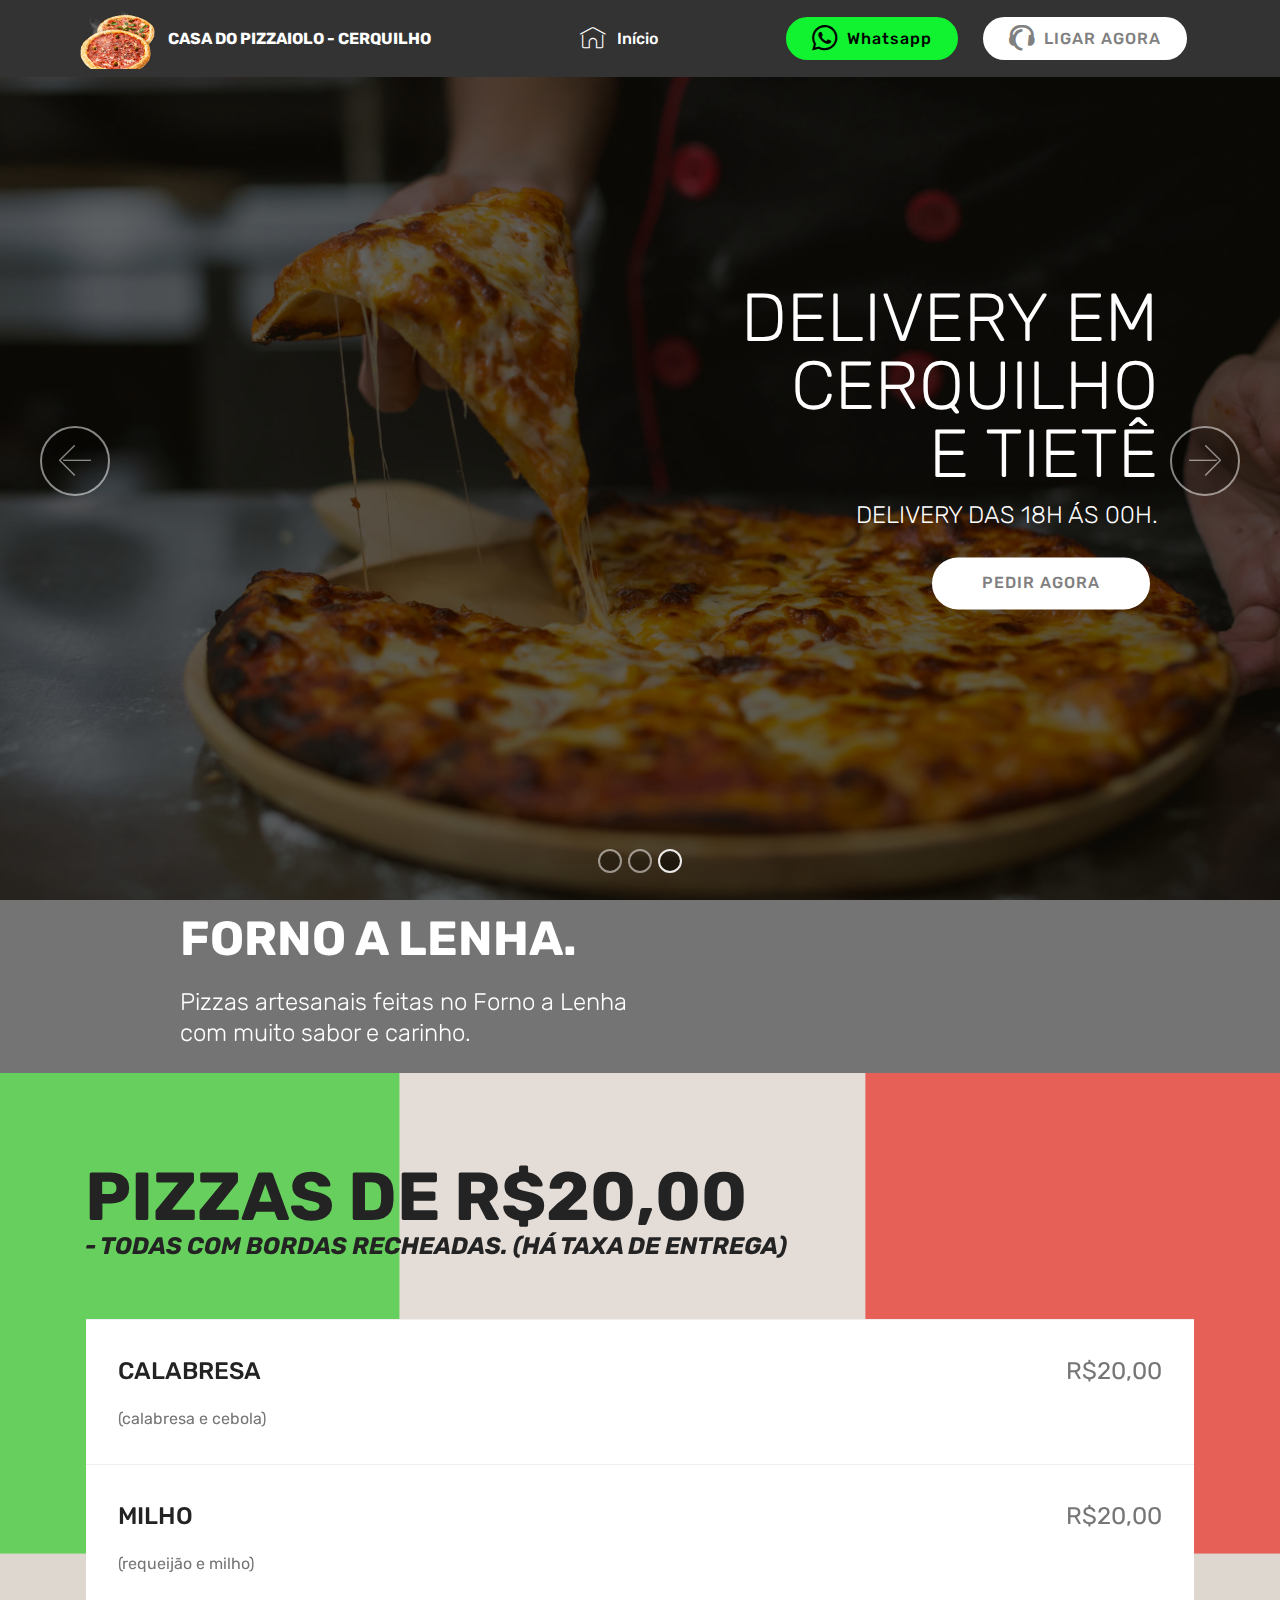
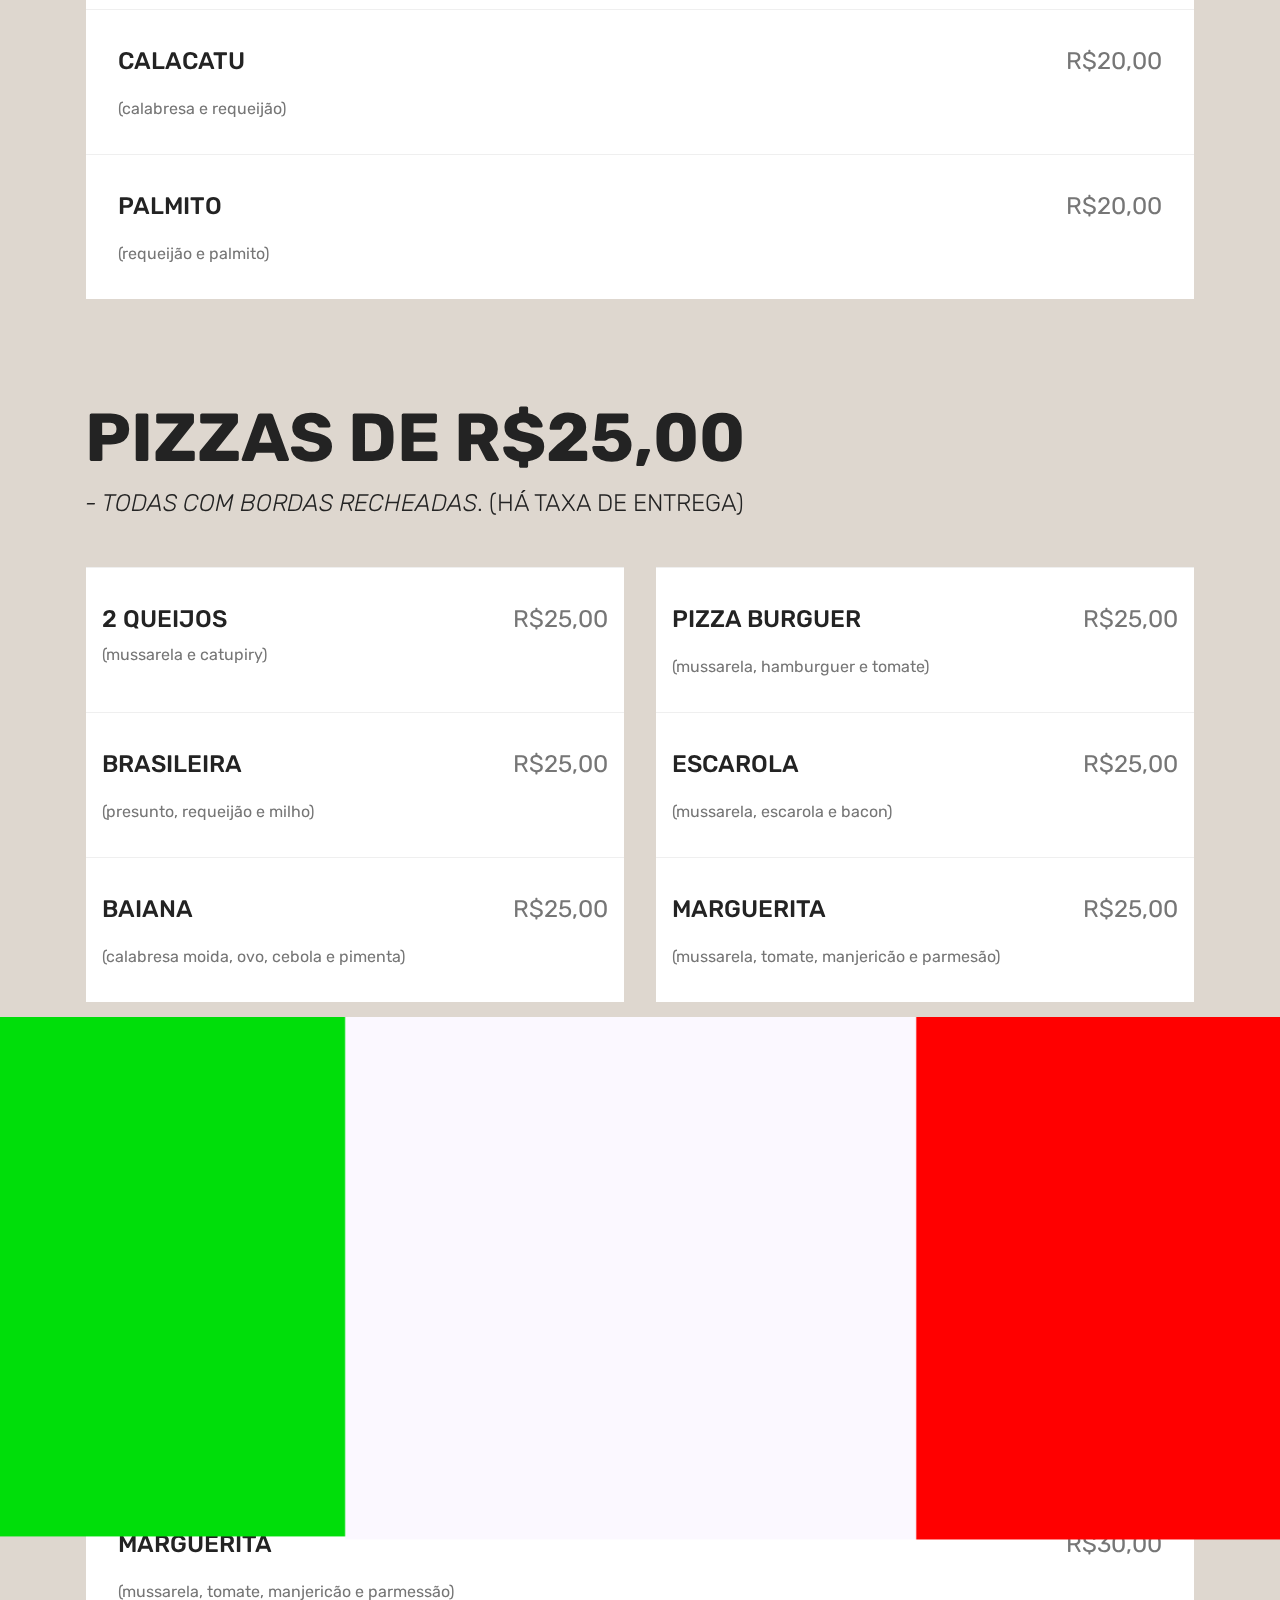
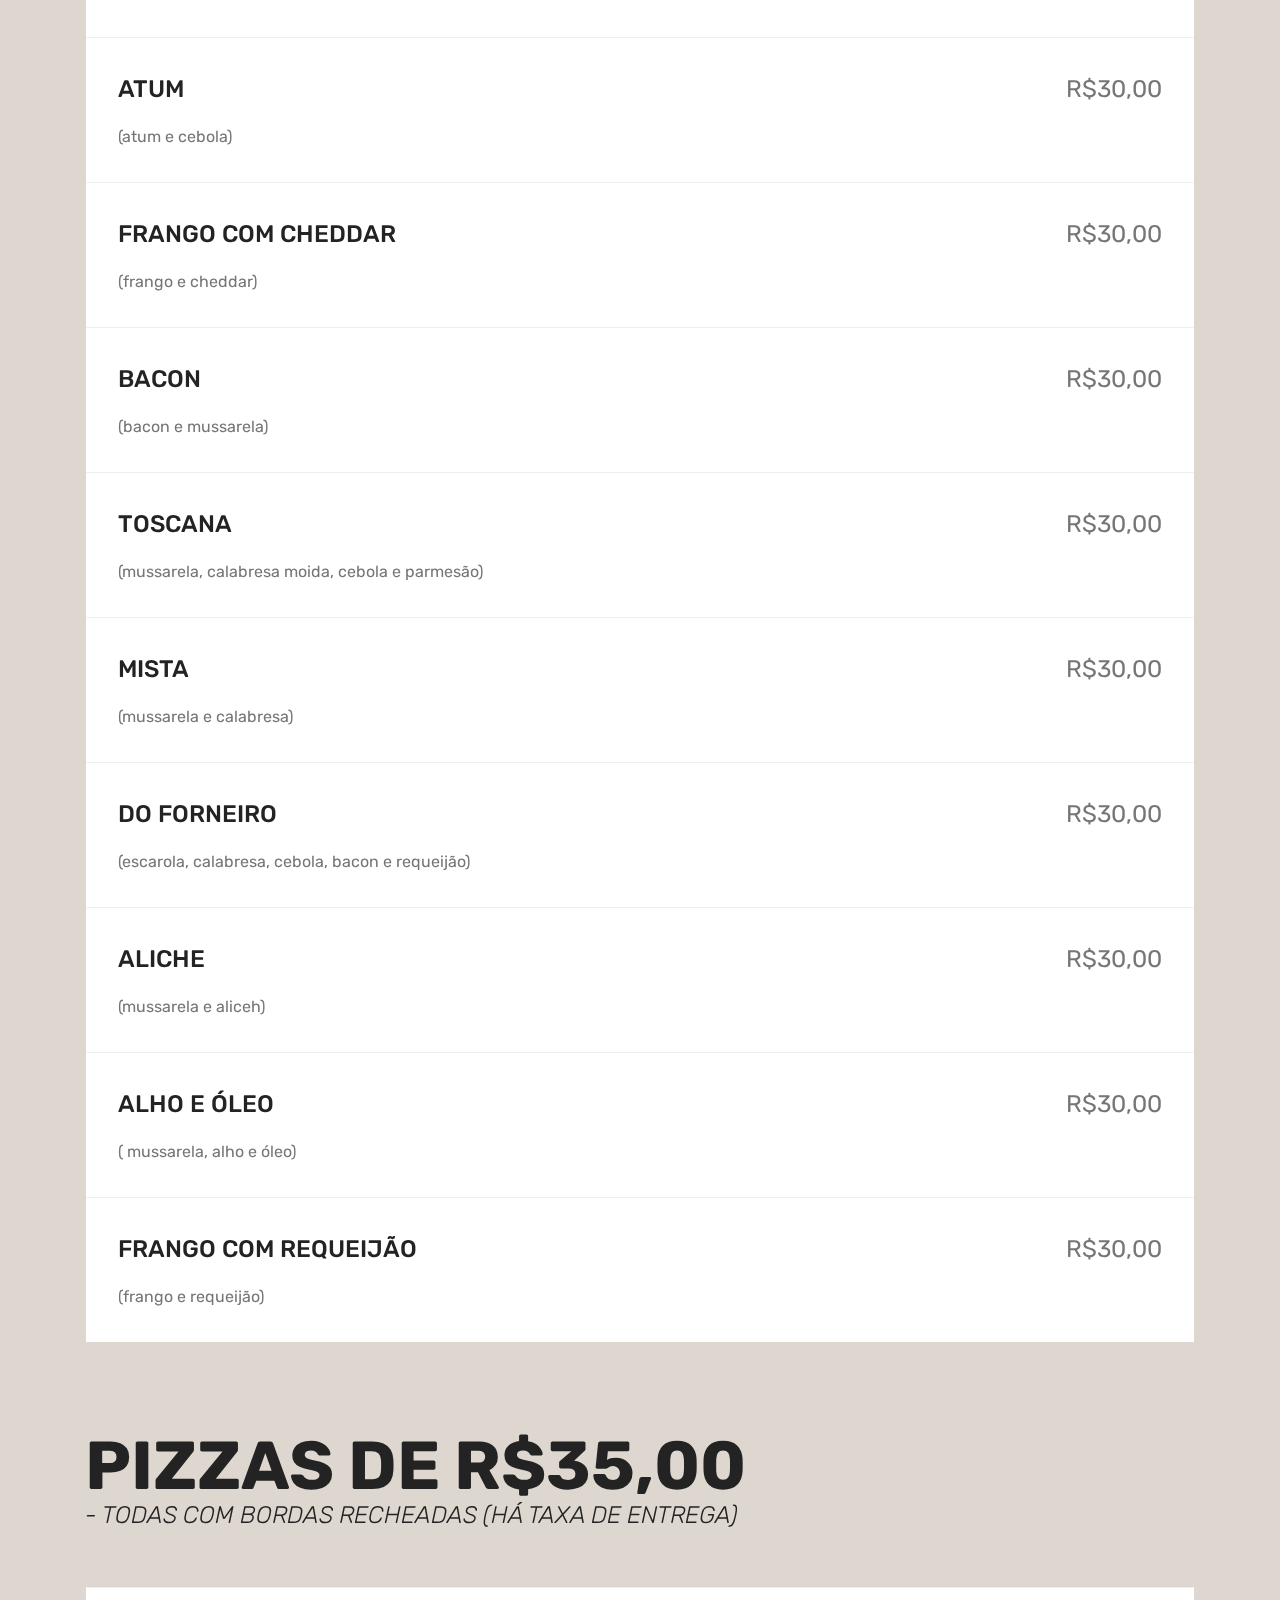
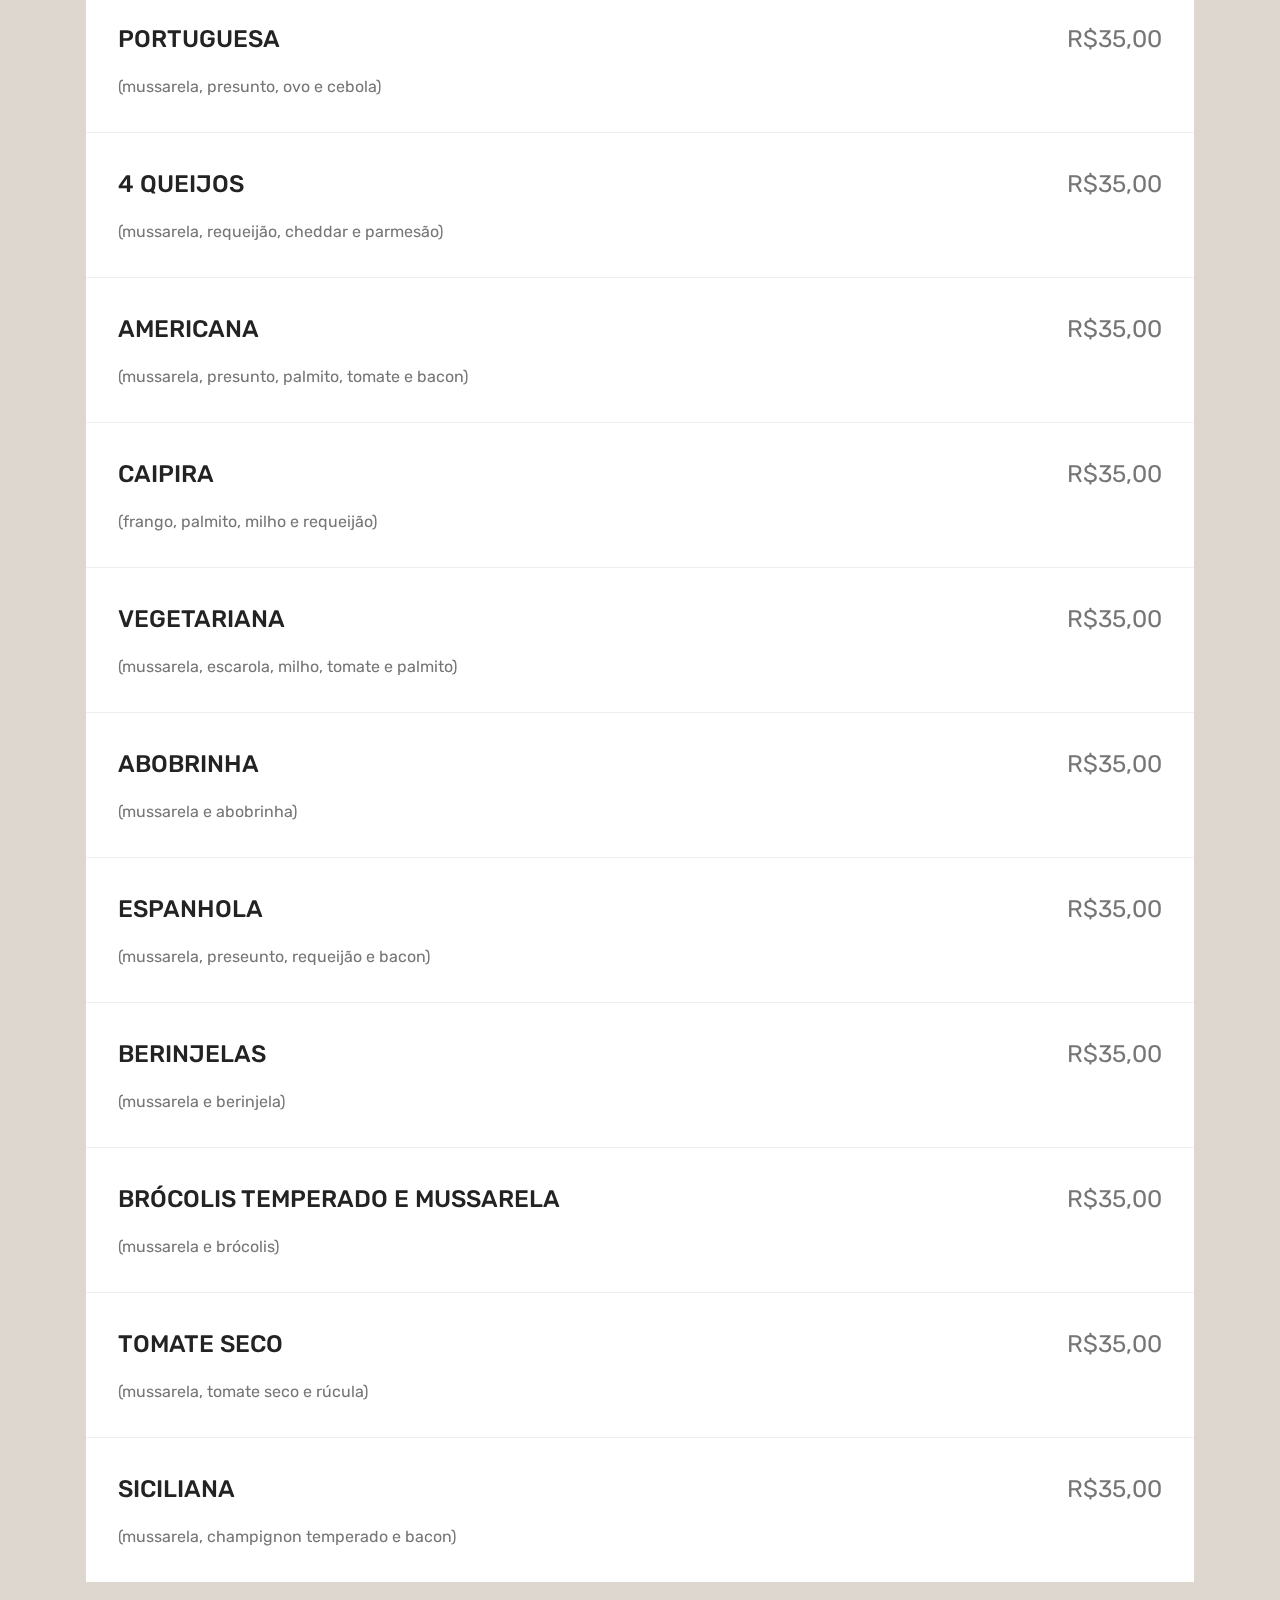
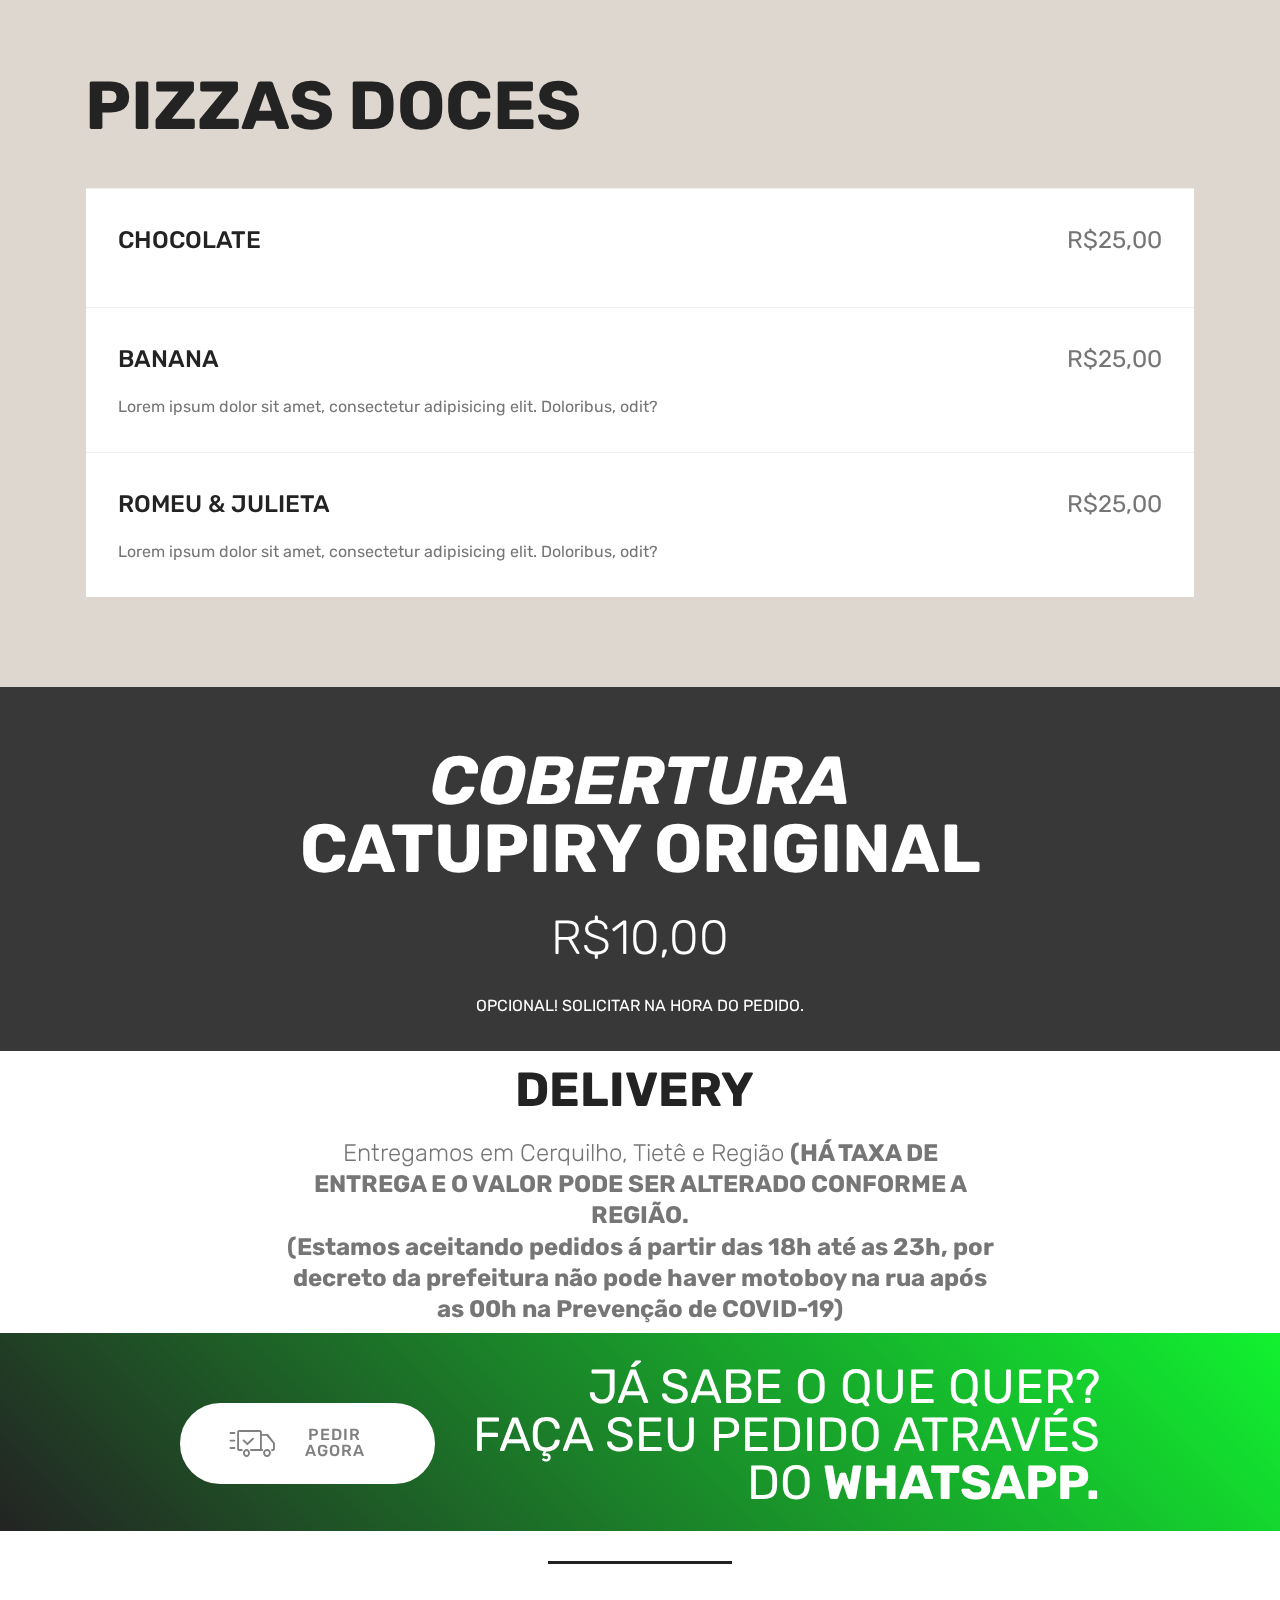
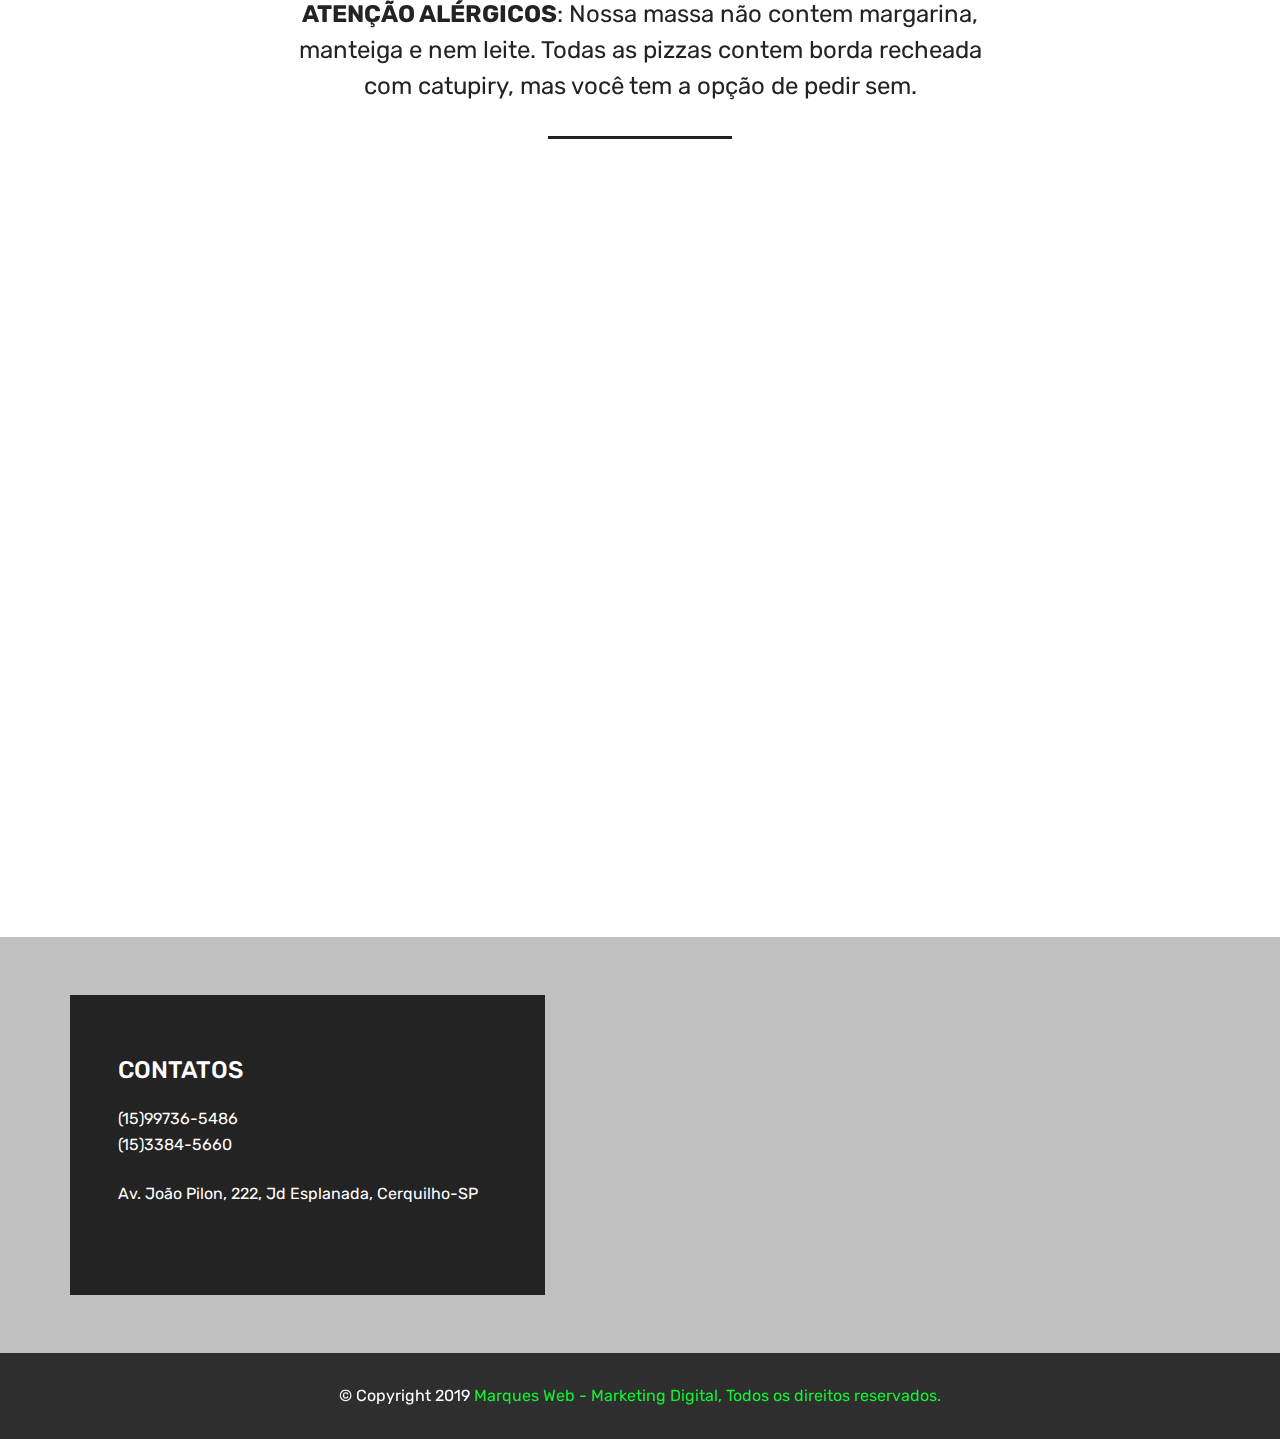
==== commit 987793ba: "create github pages" ====
--- a/index.html
+++ b/index.html
@@ -71,11 +71,11 @@
     </nav>
 </section>
 
-<section class="engine"><a href="https://mobirise.info/g">how to build your own website</a></section><section class="carousel slide cid-rUcZiA3sAM" data-interval="false" id="slider1-5">
-
-    
-
-    <div class="full-screen"><div class="mbr-slider slide carousel" data-keyboard="false" data-ride="carousel" data-interval="4000" data-pause="hover"><ol class="carousel-indicators"><li data-app-prevent-settings="" data-target="#slider1-5" data-slide-to="0"></li><li data-app-prevent-settings="" data-target="#slider1-5" data-slide-to="1"></li><li data-app-prevent-settings="" data-target="#slider1-5" class=" active" data-slide-to="2"></li></ol><div class="carousel-inner" role="listbox"><div class="carousel-item slider-fullscreen-image" data-bg-video-slide="false" style="background-image: url(assets/images/csm-shutterstock-1060535249-90d28bb12d.jpg);"><div class="container container-slide"><div class="image_wrapper"><div class="mbr-overlay"></div><img src="assets/images/csm-shutterstock-1060535249-90d28bb12d.jpg" alt="" title=""><div class="carousel-caption justify-content-center"><div class="col-10 align-left"><h2 class="mbr-fonts-style display-1"><strong>CASA DO </strong><br><strong>PIZZAIOLO</strong></h2><p class="lead mbr-text mbr-fonts-style display-5">Pizzas de 8 pedaços e Bordas Recheadas.</p><div class="mbr-section-btn" buttons="0"><a class="btn display-4 btn-white" href="https://www.bitly.com/Quer0Pizza" target="_blank">FAZER PEDIDO</a> <a class="btn  btn-white-outline display-4" href="index.html#services5-c">VER SABORES</a></div></div></div></div></div></div><div class="carousel-item slider-fullscreen-image" data-bg-video-slide="false" style="background-image: url(assets/images/3277899-2000x1125.jpg);"><div class="container container-slide"><div class="image_wrapper"><div class="mbr-overlay"></div><img src="assets/images/3277899-2000x1125.jpg" alt="" title=""><div class="carousel-caption justify-content-center"><div class="col-10 align-left"><h2 class="mbr-fonts-style display-1">PIZZAS Á PARTIR <br>DE R$20,00</h2><p class="lead mbr-text mbr-fonts-style display-5">DELICIOSOS SABORES, PIZZAS DE 8 PEDAÇOS.</p><div class="mbr-section-btn" buttons="0"><a class="btn btn-primary display-4" href="https://www.bitly.com/Quer0Pizza" target="_blank">FAZER PEDIDO</a> </div></div></div></div></div></div><div class="carousel-item slider-fullscreen-image active" data-bg-video-slide="false" style="background-image: url(assets/images/17795-2000x1333.jpg);"><div class="container container-slide"><div class="image_wrapper"><div class="mbr-overlay" style="opacity: 0.6;"></div><img src="assets/images/17795-2000x1333.jpg" alt="" title=""><div class="carousel-caption justify-content-center"><div class="col-10 align-right"><h2 class="mbr-fonts-style display-1">DELIVERY EM<br> CERQUILHO <br>E TIETÊ</h2><p class="lead mbr-text mbr-fonts-style display-5">DELIVERY DAS 18H ÁS 00H.</p><div class="mbr-section-btn" buttons="0"><a class="btn display-4 btn-white" href="https://www.bitly.com/Quer0Pizza" target="_blank">PEDIR AGORA</a> </div></div></div></div></div></div></div><a data-app-prevent-settings="" class="carousel-control carousel-control-prev" role="button" data-slide="prev" href="#slider1-5"><span aria-hidden="true" class="mbri-left mbr-iconfont"></span><span class="sr-only">Previous</span></a><a data-app-prevent-settings="" class="carousel-control carousel-control-next" role="button" data-slide="next" href="#slider1-5"><span aria-hidden="true" class="mbri-right mbr-iconfont"></span><span class="sr-only">Next</span></a></div></div>
+<section class="engine"><a href="https://mobirise.info/g">build your own website</a></section><section class="carousel slide cid-rUcZiA3sAM" data-interval="false" id="slider1-5">
+
+    
+
+    <div class="full-screen"><div class="mbr-slider slide carousel" data-keyboard="false" data-ride="carousel" data-interval="4000" data-pause="hover"><ol class="carousel-indicators"><li data-app-prevent-settings="" data-target="#slider1-5" data-slide-to="0"></li><li data-app-prevent-settings="" data-target="#slider1-5" data-slide-to="1"></li><li data-app-prevent-settings="" data-target="#slider1-5" class=" active" data-slide-to="2"></li></ol><div class="carousel-inner" role="listbox"><div class="carousel-item slider-fullscreen-image" data-bg-video-slide="false" style="background-image: url(assets/images/csm-shutterstock-1060535249-90d28bb12d.jpg);"><div class="container container-slide"><div class="image_wrapper"><div class="mbr-overlay"></div><img src="assets/images/csm-shutterstock-1060535249-90d28bb12d.jpg" alt="" title=""><div class="carousel-caption justify-content-center"><div class="col-10 align-left"><h2 class="mbr-fonts-style display-1"><strong>CASA DO </strong><br><strong>PIZZAIOLO</strong></h2><p class="lead mbr-text mbr-fonts-style display-5">PIZZAS DE 8 PEDAÇOS - GRÁTIS BORDA RECHEADA</p><div class="mbr-section-btn" buttons="0"><a class="btn display-4 btn-white" href="https://www.bitly.com/Quer0Pizza" target="_blank">FAZER PEDIDO</a> <a class="btn  btn-white-outline display-4" href="index.html#services5-c">VER SABORES</a></div></div></div></div></div></div><div class="carousel-item slider-fullscreen-image" data-bg-video-slide="false" style="background-image: url(assets/images/3277899-2000x1125.jpg);"><div class="container container-slide"><div class="image_wrapper"><div class="mbr-overlay"></div><img src="assets/images/3277899-2000x1125.jpg" alt="" title=""><div class="carousel-caption justify-content-center"><div class="col-10 align-left"><h2 class="mbr-fonts-style display-1">PIZZAS Á PARTIR <br>DE R$20,00</h2><p class="lead mbr-text mbr-fonts-style display-5">DELICIOSOS SABORES, GRANDE VARIEDADE.</p><div class="mbr-section-btn" buttons="0"><a class="btn display-4 btn-white" href="https://www.bitly.com/Quer0Pizza" target="_blank">FAZER PEDIDO</a> </div></div></div></div></div></div><div class="carousel-item slider-fullscreen-image active" data-bg-video-slide="false" style="background-image: url(assets/images/17795-2000x1333.jpg);"><div class="container container-slide"><div class="image_wrapper"><div class="mbr-overlay" style="opacity: 0.6;"></div><img src="assets/images/17795-2000x1333.jpg" alt="" title=""><div class="carousel-caption justify-content-center"><div class="col-10 align-right"><h2 class="mbr-fonts-style display-1">DELIVERY EM<br> CERQUILHO <br>E TIETÊ</h2><p class="lead mbr-text mbr-fonts-style display-5">DELIVERY DAS 18H ÁS 00H.</p><div class="mbr-section-btn" buttons="0"><a class="btn display-4 btn-white" href="https://www.bitly.com/Quer0Pizza" target="_blank">PEDIR AGORA</a> </div></div></div></div></div></div></div><a data-app-prevent-settings="" class="carousel-control carousel-control-prev" role="button" data-slide="prev" href="#slider1-5"><span aria-hidden="true" class="mbri-left mbr-iconfont"></span><span class="sr-only">Previous</span></a><a data-app-prevent-settings="" class="carousel-control carousel-control-next" role="button" data-slide="next" href="#slider1-5"><span aria-hidden="true" class="mbri-right mbr-iconfont"></span><span class="sr-only">Next</span></a></div></div>
 
 </section>
 
@@ -83,7 +83,7 @@
 
     
 
-    <div class="mbr-overlay" style="opacity: 0.5; background-color: rgb(35, 35, 35);">
+    <div class="mbr-overlay" style="opacity: 0.6; background-color: rgb(35, 35, 35);">
     </div>
 
     <div class="container">
@@ -907,7 +907,7 @@
             <div class="media-container-column col-12 col-lg-3 col-md-4">
                 <div class="mbr-section-btn align-left py-4"><a class="btn btn-white display-4" href="http://www.bitly.com/Quer0Pizza" target="_blank"><span class="mbri-delivery mbr-iconfont mbr-iconfont-btn" style="font-size: 45px;"></span>
                     
-                    PARA FAZER SEU PEDIDO, CLIQUE AQUI.</a></div>
+                    PEDIR AGORA</a></div>
             </div>
             <div class="media-container-column title col-12 col-lg-7 col-md-6">
                 <h2 class="align-right mbr-bold mbr-white pb-3 mbr-fonts-style display-2"><span style="font-weight: normal;">JÁ SABE O QUE QUER? FAÇA SEU PEDIDO ATRAVÉS DO</span> WHATSAPP.</h2>
--- a/assets/mobirise/css/mbr-additional.css
+++ b/assets/mobirise/css/mbr-additional.css
@@ -1349,8 +1349,8 @@
   z-index: auto;
 }
 .cid-rUg8nnMfqS {
-  padding-top: 30px;
-  padding-bottom: 60px;
+  padding-top: 15px;
+  padding-bottom: 0px;
   background-image: url("../../../assets/images/93.jpg");
 }
 .cid-rUfT8cRtk5 {
@@ -1394,7 +1394,7 @@
   }
 }
 .cid-rUfVYzcpiJ {
-  padding-top: 90px;
+  padding-top: 15px;
   padding-bottom: 15px;
   background-image: url("../../../assets/images/fundo-casa-do-pizzaiolo-1000x1000.png");
 }
@@ -1438,7 +1438,7 @@
   }
 }
 .cid-rVvxuMZWgr {
-  padding-top: 90px;
+  padding-top: 30px;
   padding-bottom: 90px;
   background-image: url("../../../assets/images/fundo-casa-do-pizzaiolo-1000x1000.png");
 }
@@ -1478,7 +1478,7 @@
   }
 }
 .cid-rUg1NYBh85 {
-  padding-top: 90px;
+  padding-top: 0px;
   padding-bottom: 90px;
   background-image: url("../../../assets/images/fundo-casa-do-pizzaiolo-1000x1000.png");
 }
@@ -1518,7 +1518,7 @@
   }
 }
 .cid-rVvB8tbShp {
-  padding-top: 90px;
+  padding-top: 0px;
   padding-bottom: 90px;
   background-image: url("../../../assets/images/fundo-casa-do-pizzaiolo-1000x1000.png");
 }
--- a/assets/mobirise/css/mbr-additional.css
+++ b/assets/mobirise/css/mbr-additional.css
@@ -1349,8 +1349,8 @@
   z-index: auto;
 }
 .cid-rUg8nnMfqS {
-  padding-top: 30px;
-  padding-bottom: 60px;
+  padding-top: 15px;
+  padding-bottom: 0px;
   background-image: url("../../../assets/images/93.jpg");
 }
 .cid-rUfT8cRtk5 {
@@ -1394,7 +1394,7 @@
   }
 }
 .cid-rUfVYzcpiJ {
-  padding-top: 90px;
+  padding-top: 15px;
   padding-bottom: 15px;
   background-image: url("../../../assets/images/fundo-casa-do-pizzaiolo-1000x1000.png");
 }
@@ -1438,7 +1438,7 @@
   }
 }
 .cid-rVvxuMZWgr {
-  padding-top: 90px;
+  padding-top: 30px;
   padding-bottom: 90px;
   background-image: url("../../../assets/images/fundo-casa-do-pizzaiolo-1000x1000.png");
 }
@@ -1478,7 +1478,7 @@
   }
 }
 .cid-rUg1NYBh85 {
-  padding-top: 90px;
+  padding-top: 0px;
   padding-bottom: 90px;
   background-image: url("../../../assets/images/fundo-casa-do-pizzaiolo-1000x1000.png");
 }
@@ -1518,7 +1518,7 @@
   }
 }
 .cid-rVvB8tbShp {
-  padding-top: 90px;
+  padding-top: 0px;
   padding-bottom: 90px;
   background-image: url("../../../assets/images/fundo-casa-do-pizzaiolo-1000x1000.png");
 }
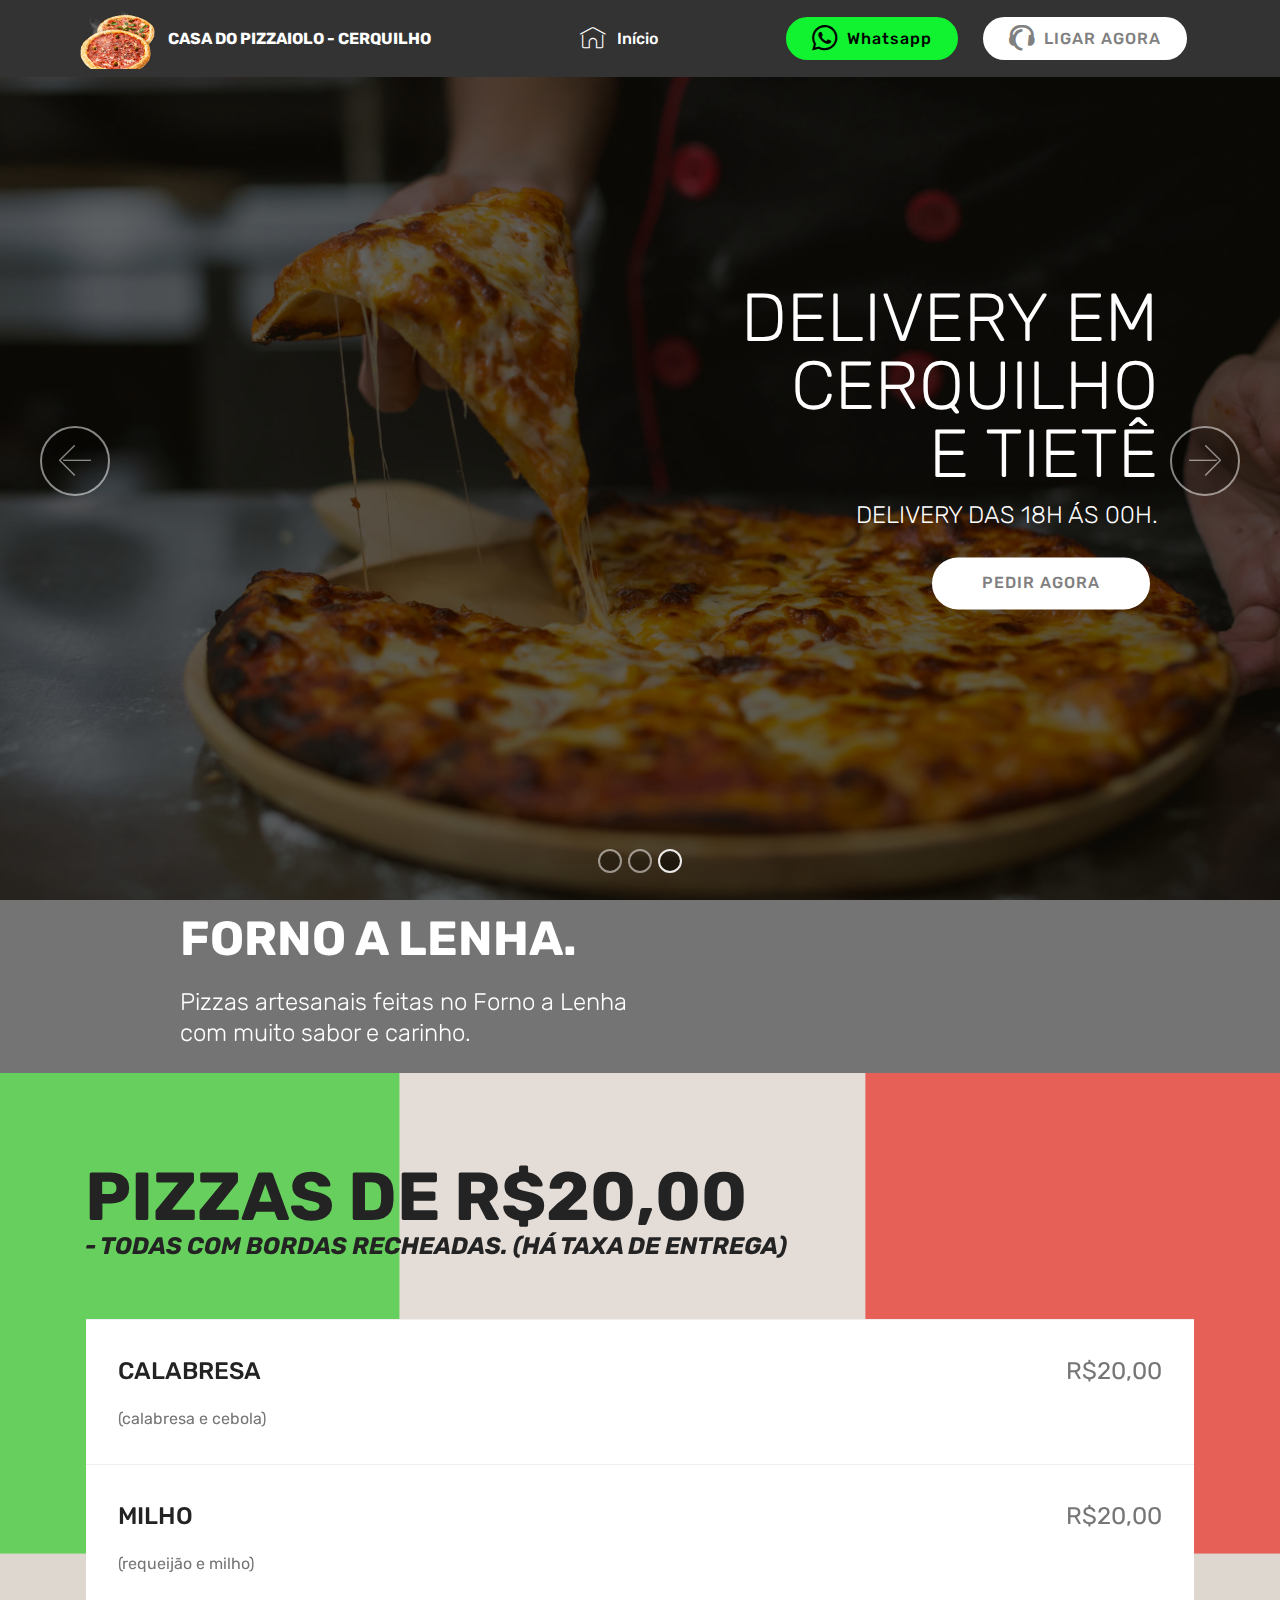
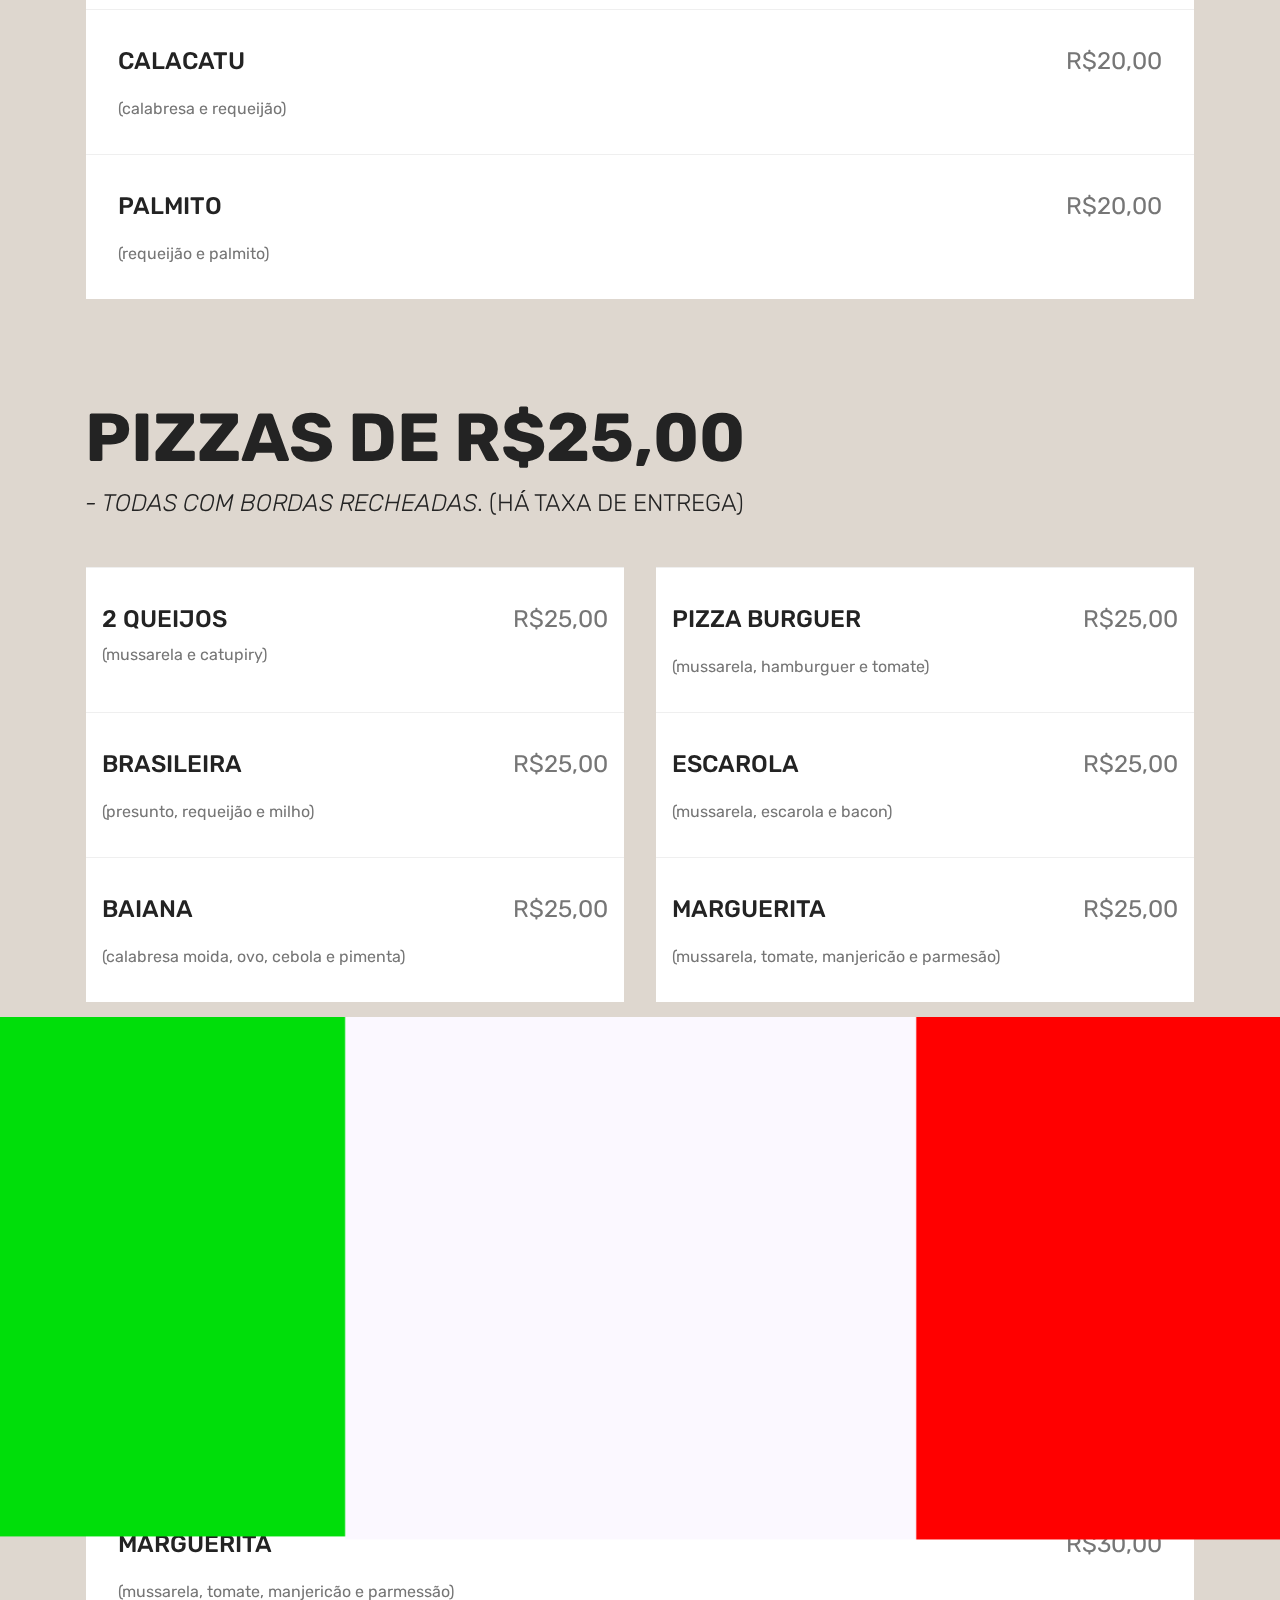
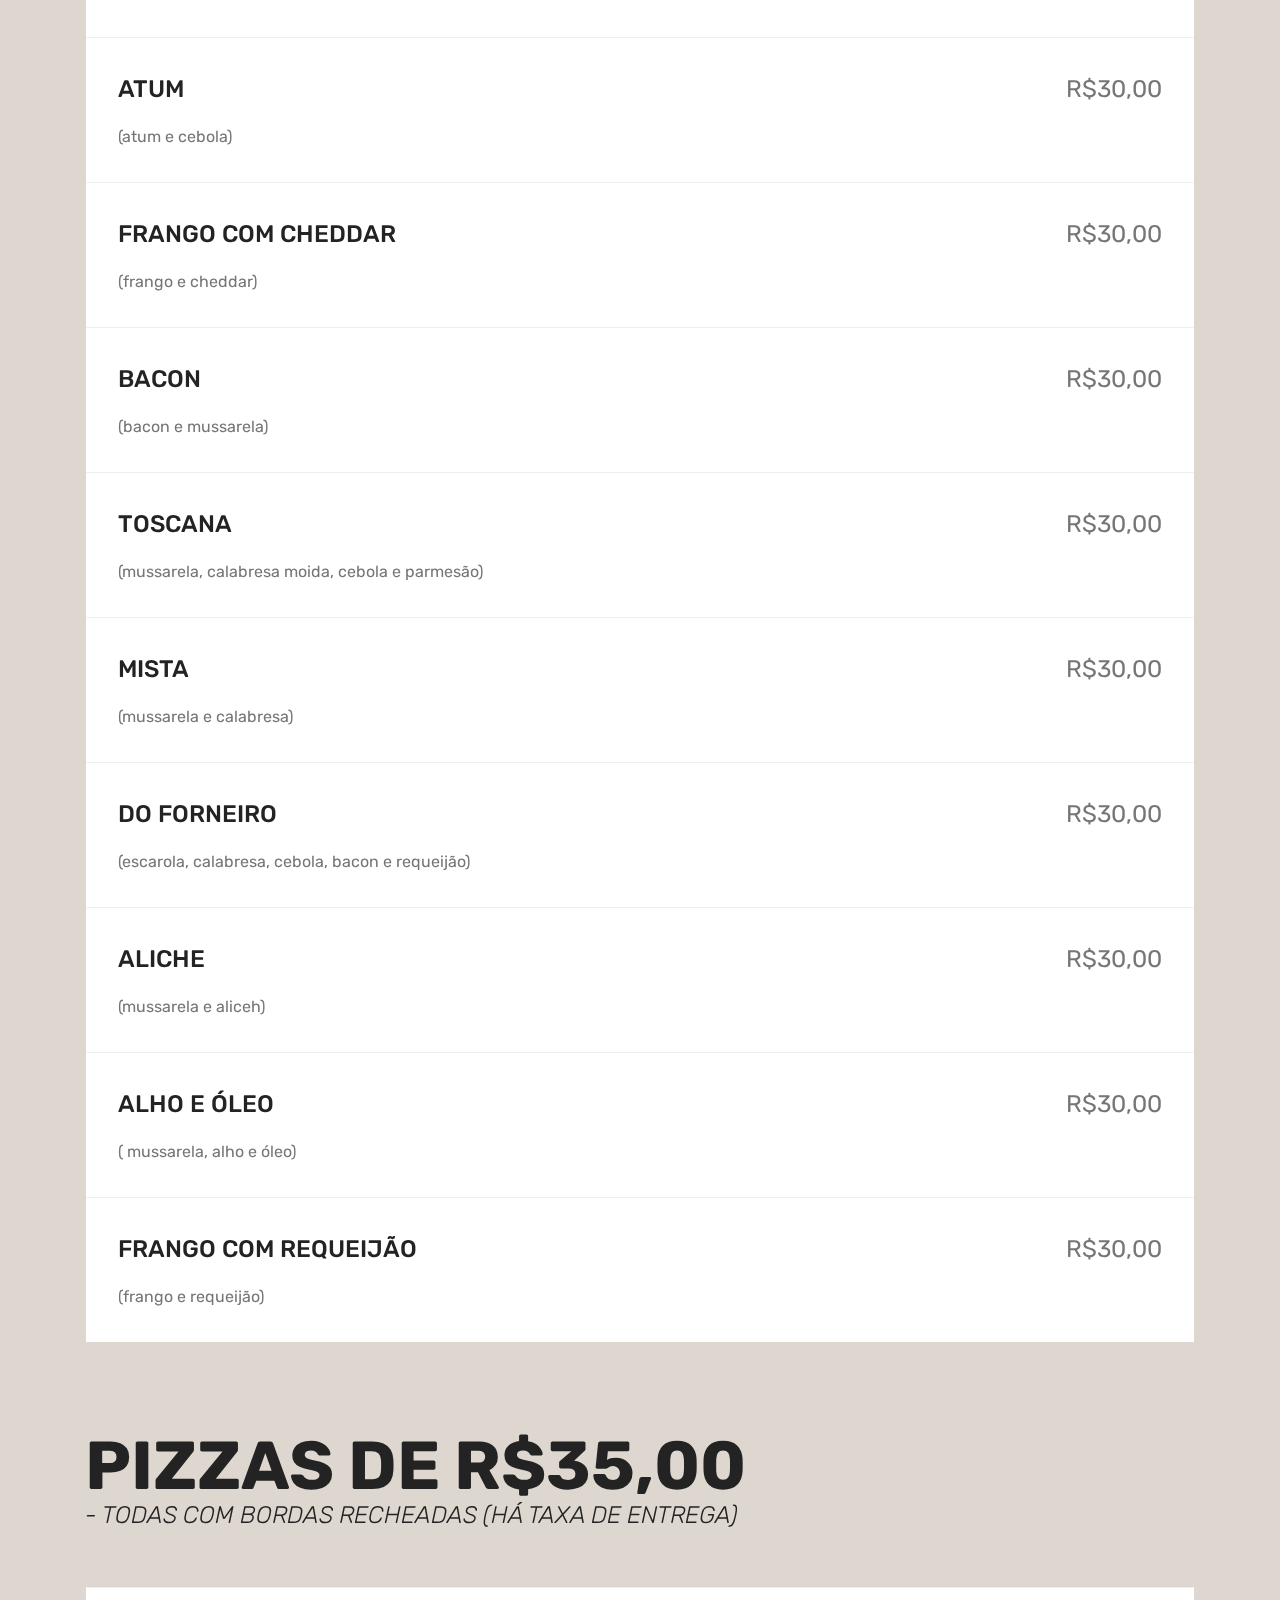
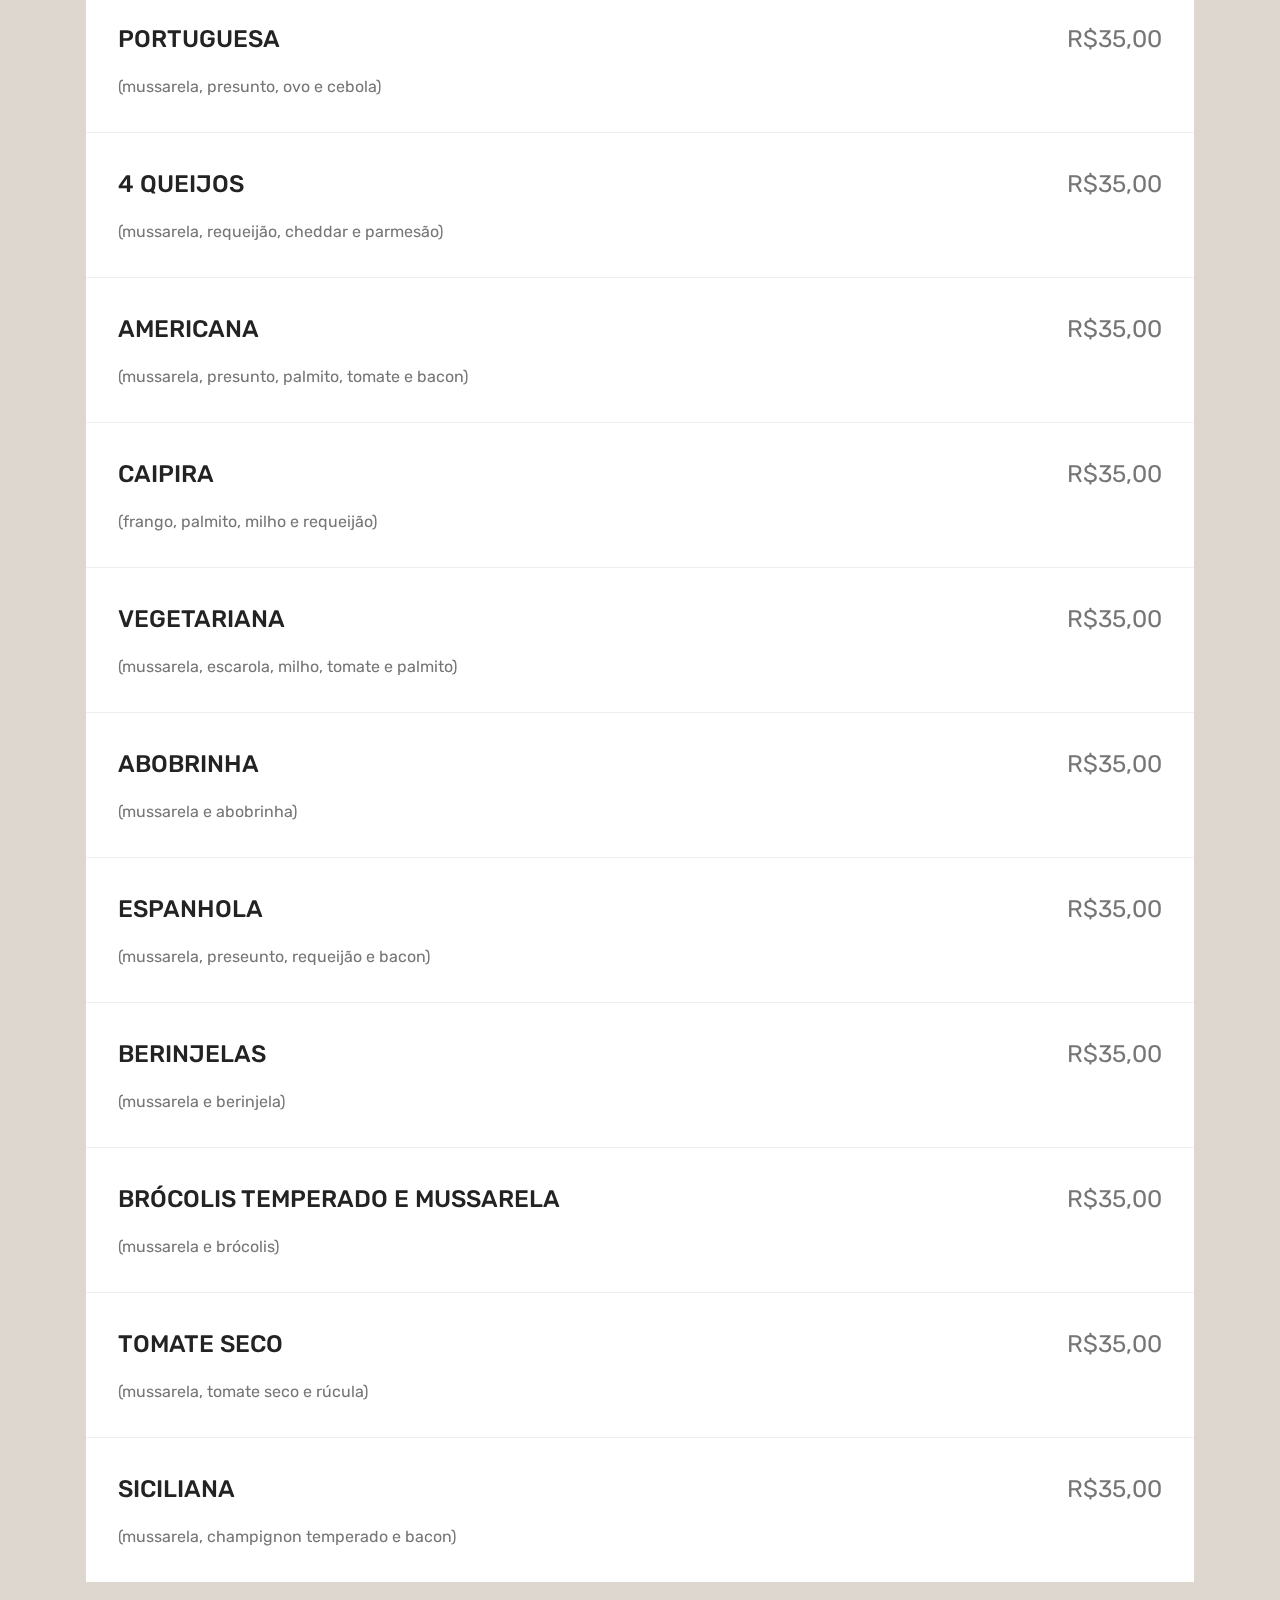
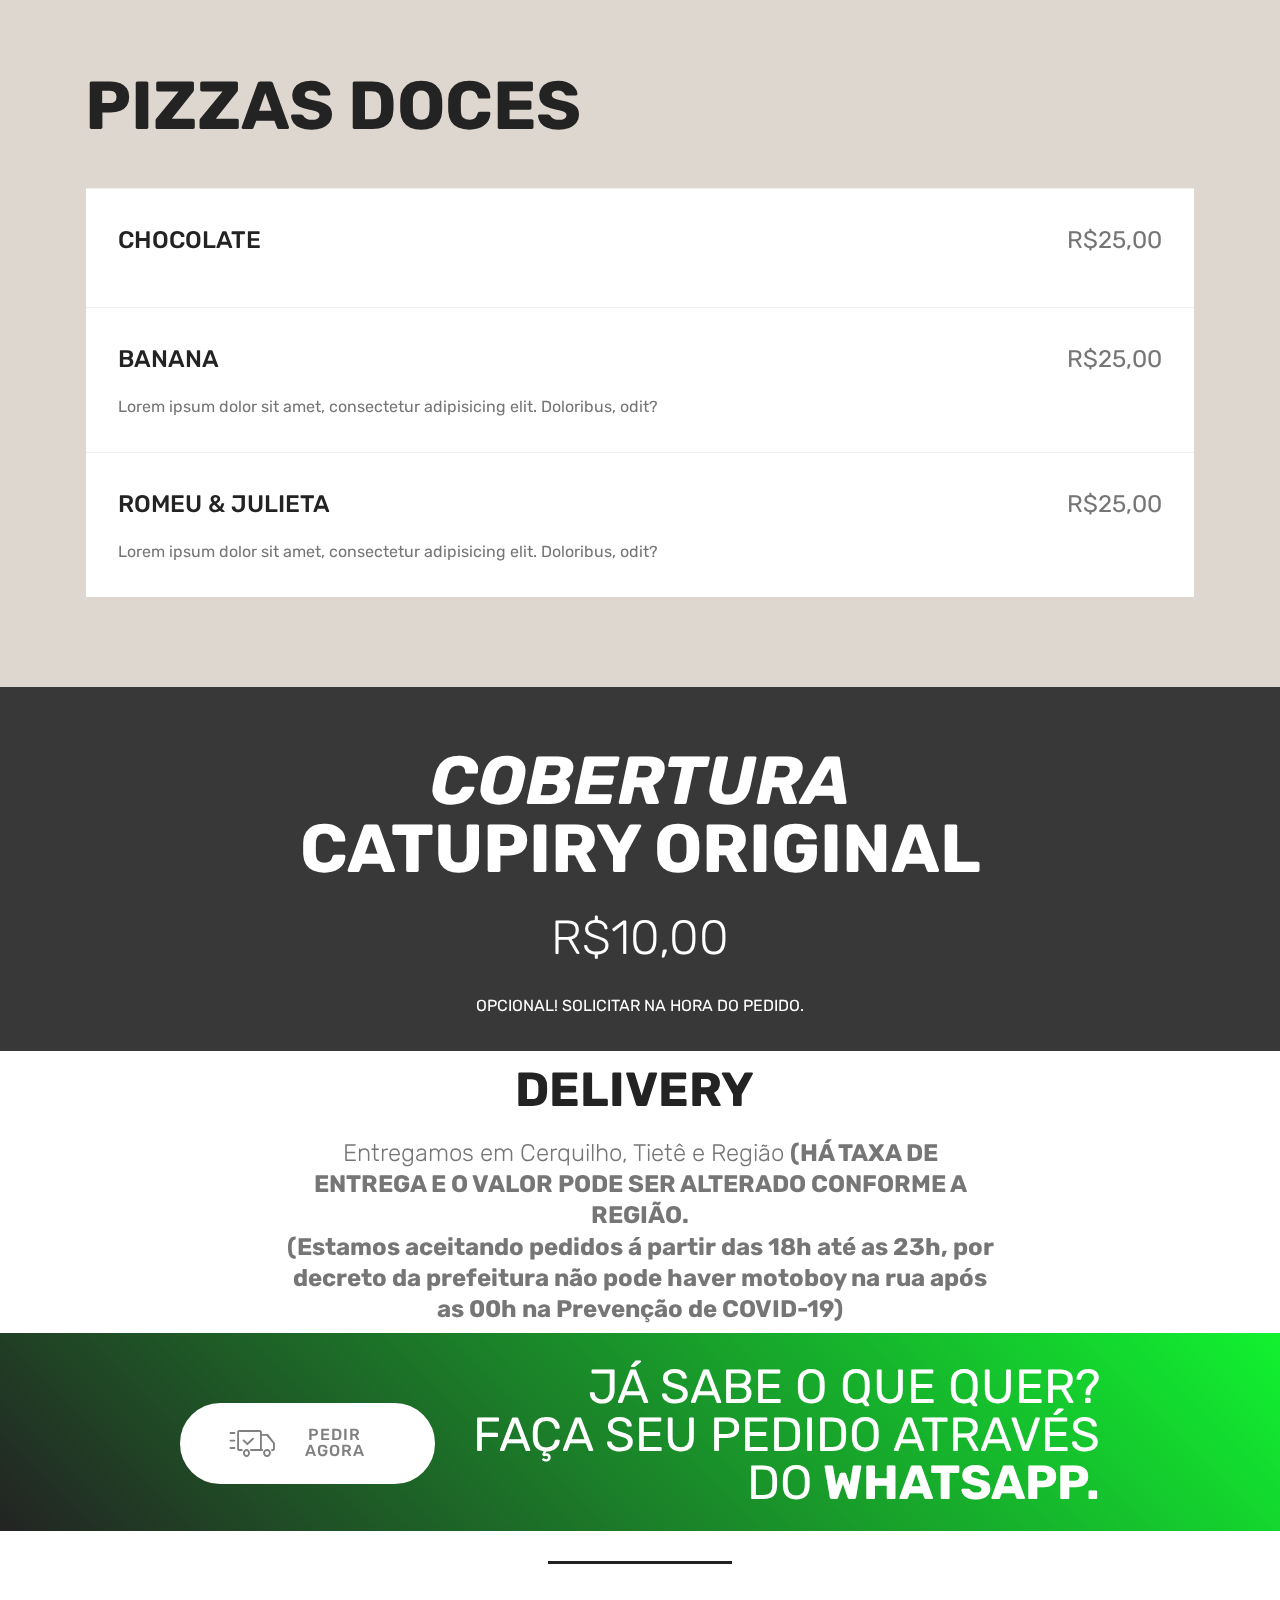
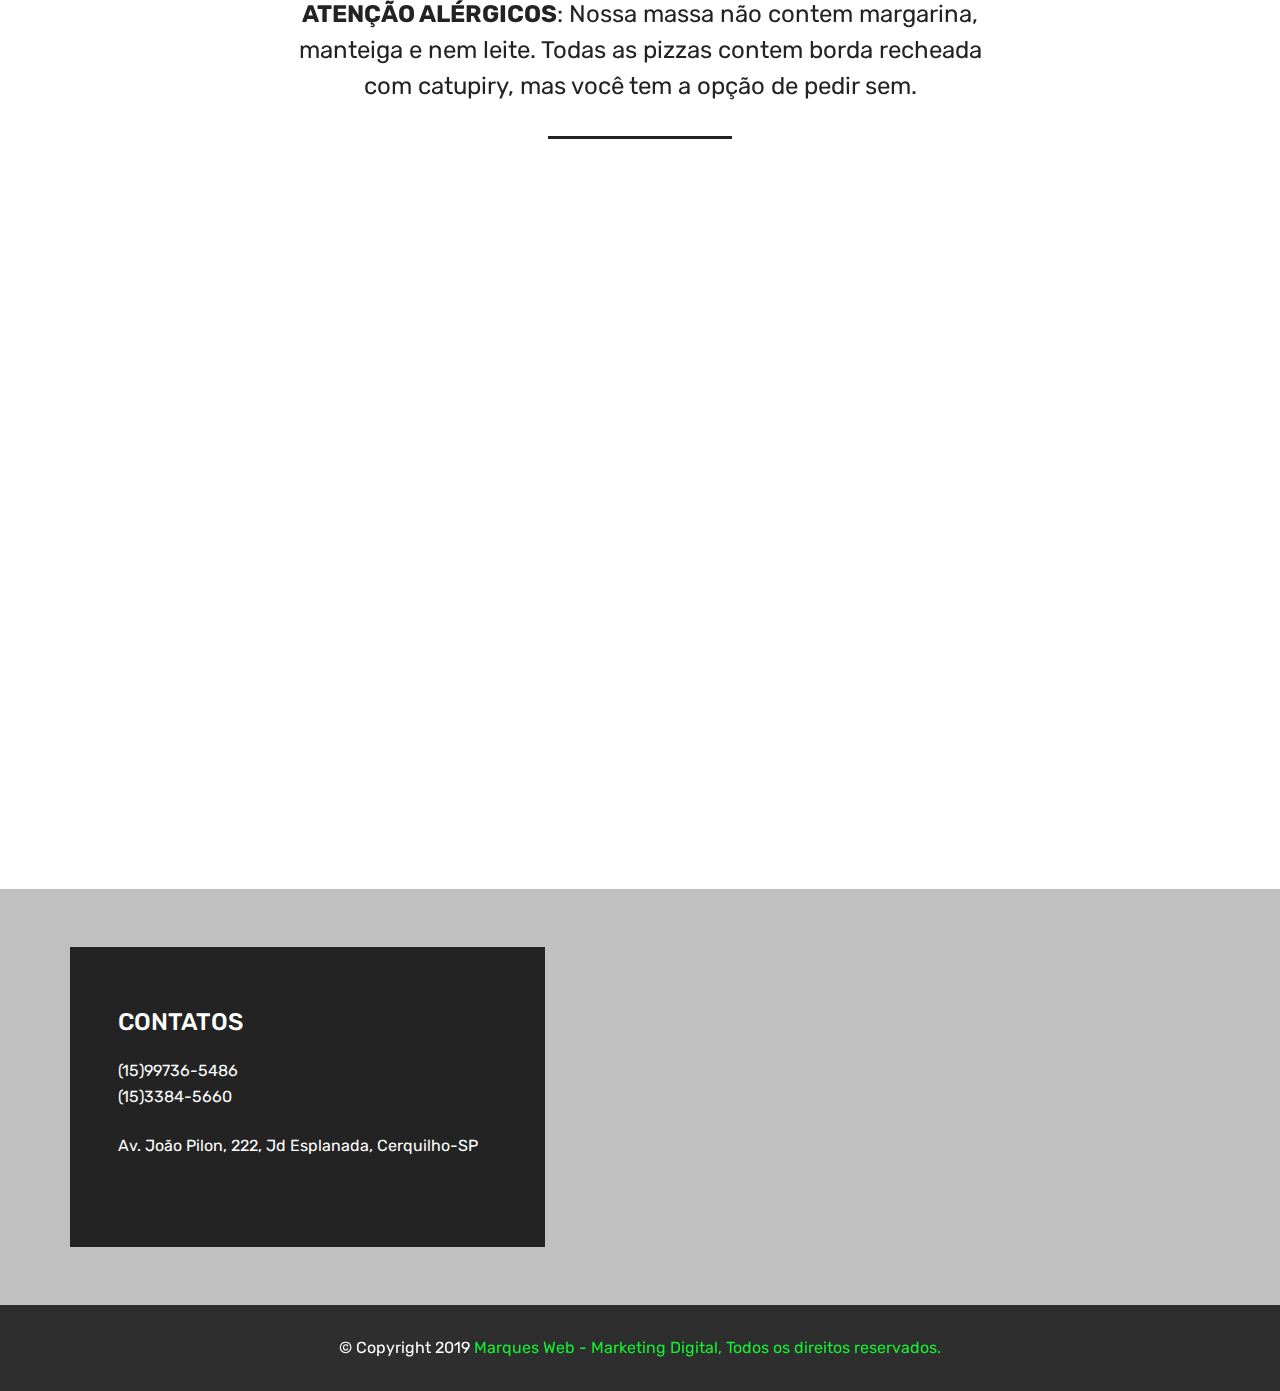
==== commit 66c76d29: "create github pages" ====
--- a/index.html
+++ b/index.html
@@ -71,7 +71,7 @@
     </nav>
 </section>
 
-<section class="engine"><a href="https://mobirise.info/g">build your own website</a></section><section class="carousel slide cid-rUcZiA3sAM" data-interval="false" id="slider1-5">
+<section class="engine"><a href="https://mobirise.info/n">simple web templates</a></section><section class="carousel slide cid-rUcZiA3sAM" data-interval="false" id="slider1-5">
 
     
 
@@ -930,7 +930,7 @@
     </div>
 </section>
 
-<section class="mbr-section mbr-section--no-padding mbr-soundcloud-container" id="soundcloud2-q" data-rv-view="413" style="background-color: rgb(255, 255, 255); padding-top: 1.5rem; padding-bottom: 1.5rem;">
+<section class="mbr-section mbr-section--no-padding mbr-soundcloud-container" id="soundcloud2-q" data-rv-view="42" style="background-color: rgb(255, 255, 255); padding-top: 0rem; padding-bottom: 0rem;">
     <div class="mbr-section__container mbr-section__container--isolated">
             <div>
                 <figure class="mbr-figure mbr-figure--wysiwyg mbr-figure--full-width mbr-figure--caption-outside-bottom">
@@ -962,7 +962,7 @@
             </div>
         </div>
         <!--Map-->
-        <div class="google-map"><iframe frameborder="0" style="border:0" src="https://www.google.com/maps/embed/v1/place?key=AIzaSyCx3d07zxHPLvkFBLlAR3Ng8a9wsAsGoJ8&amp;q=place_id:EkpBdi4gSm_Do28gUGlsb24sIDIyMiAtIEphcmRpbSBFc3BsYW5hZGEsIENlcnF1aWxobyAtIFNQLCAxODUyMC0wMDAsIEJyYXppbCIbEhkKFAoSCS3LOa_EDMaUEbwvplVtwikfEN4B" allowfullscreen=""></iframe></div>
+        <div class="google-map"><iframe frameborder="0" style="border:0" src="https://www.google.com/maps/embed/v1/place?key=AIzaSyAEIpgj38KyLFELm2bK9Y7krBkz1K-cMq8&amp;q=place_id:EkpBdi4gSm_Do28gUGlsb24sIDIyMiAtIEphcmRpbSBFc3BsYW5hZGEsIENlcnF1aWxobyAtIFNQLCAxODUyMC0wMDAsIEJyYXppbCIbEhkKFAoSCS3LOa_EDMaUEbwvplVtwikfEN4B" allowfullscreen=""></iframe></div>
     </div>
 </section>
 
